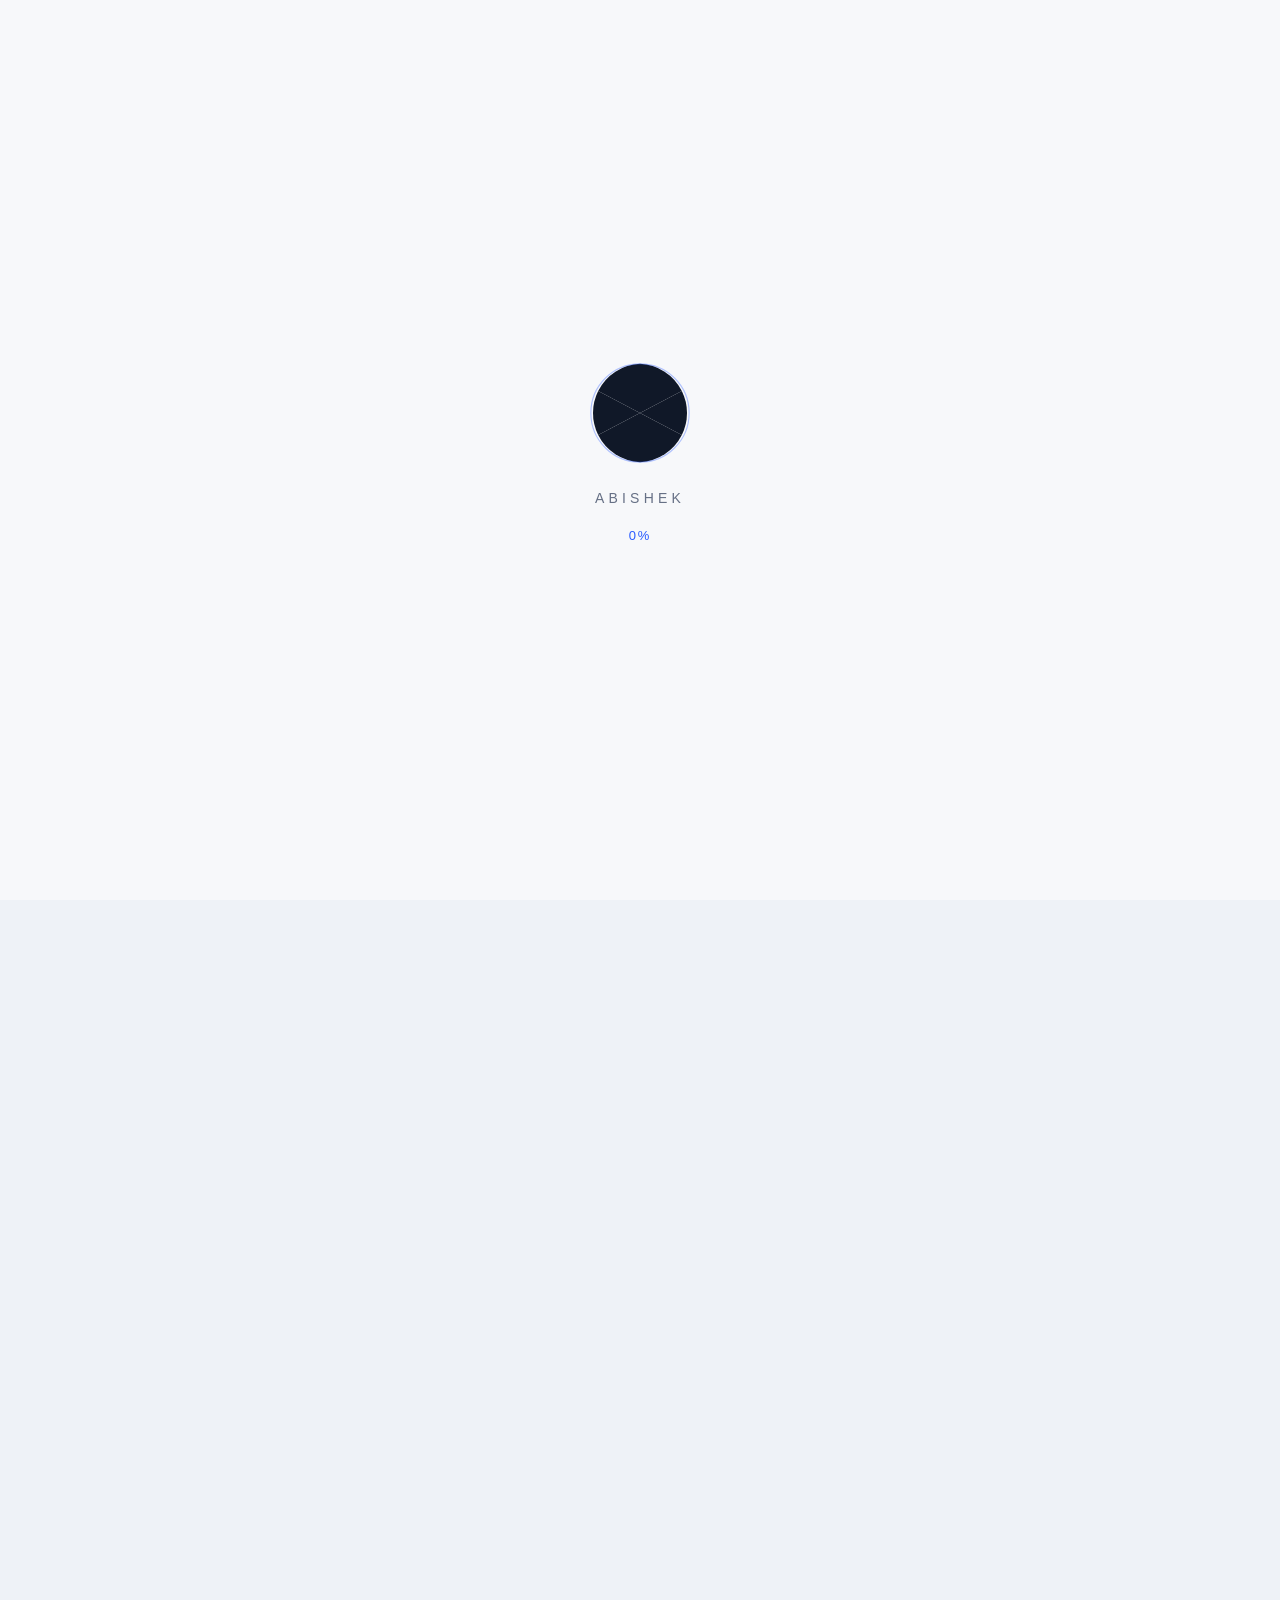
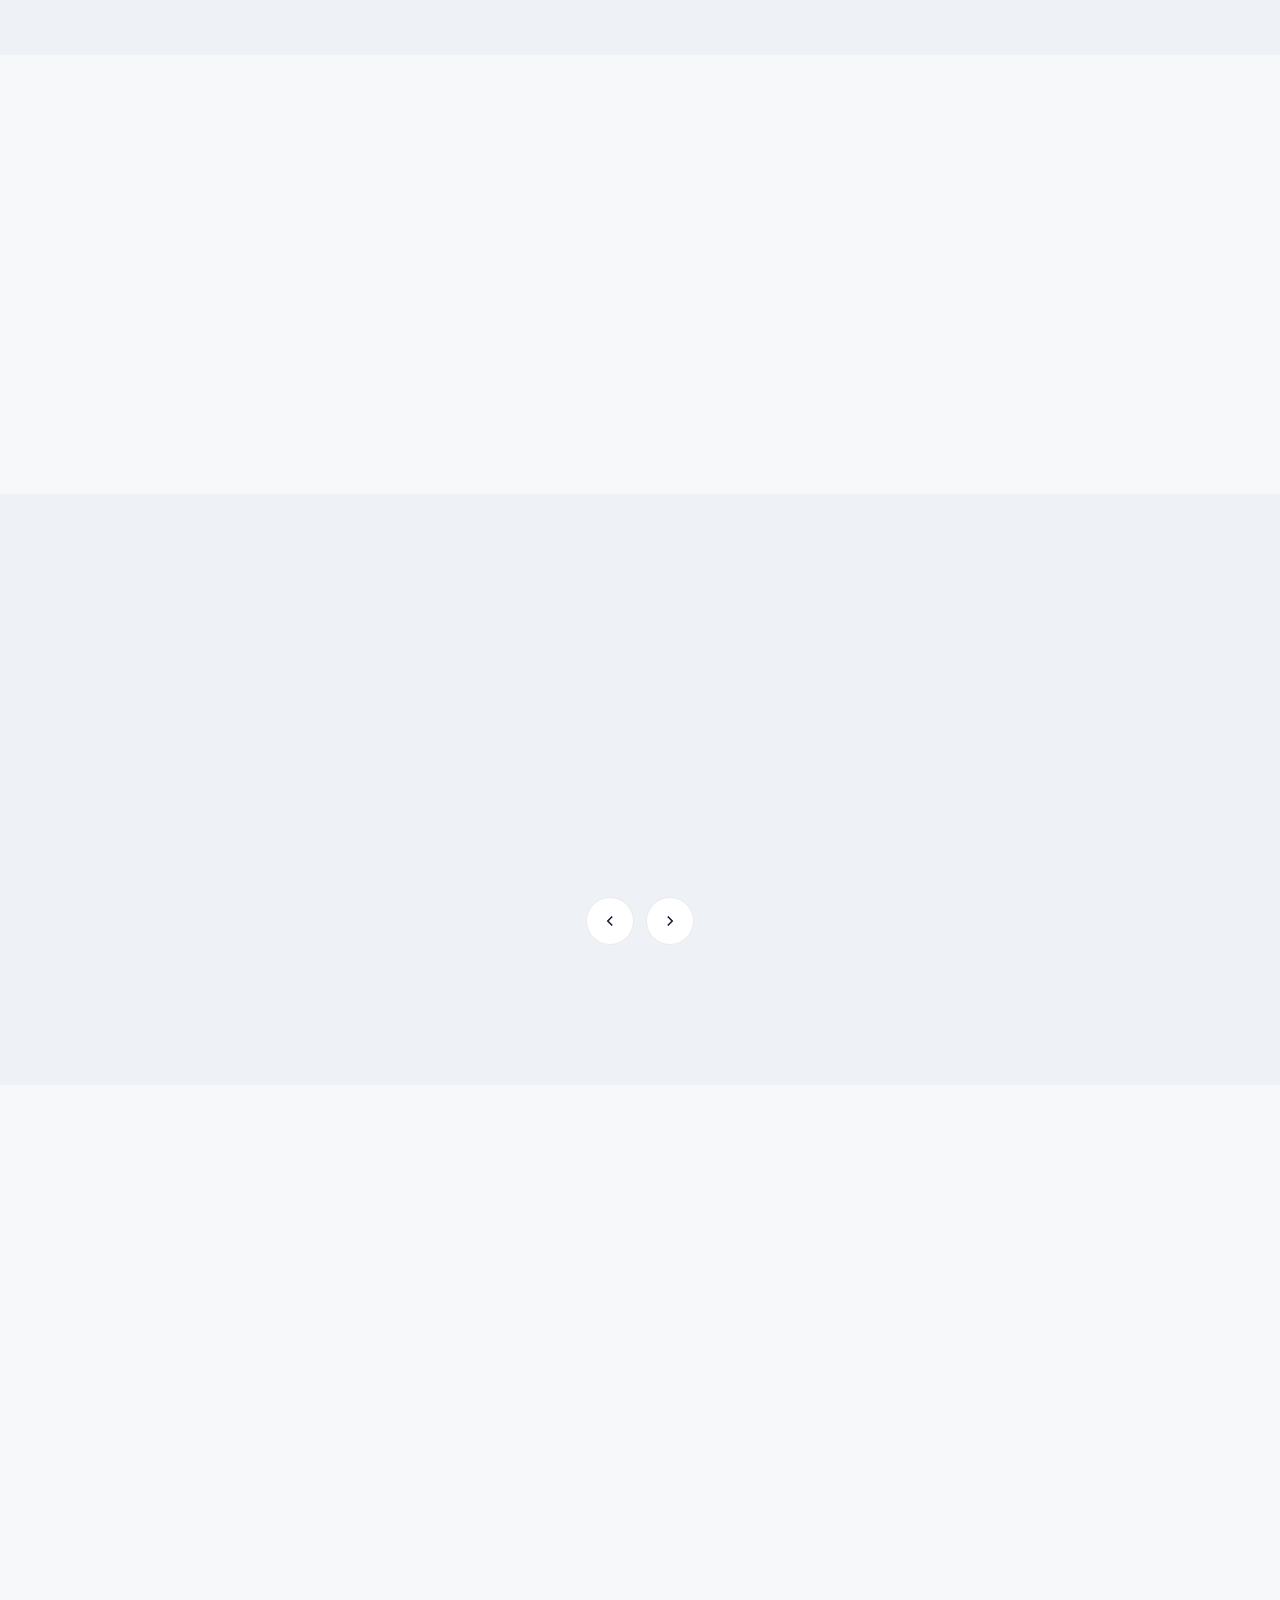
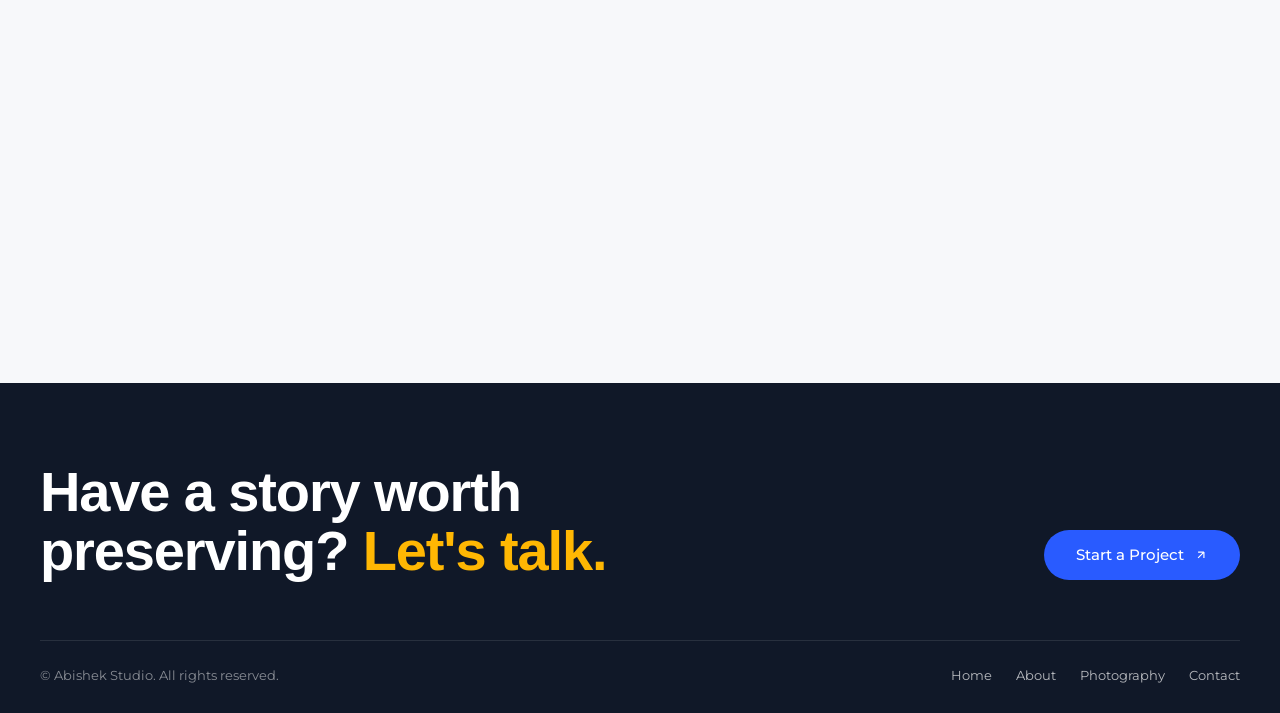
==== index.html @ bbdb17e8 "the first changes font, stdioto digital arts,remove skill" ====
<!DOCTYPE html>
<html lang="en">
<head>
<meta charset="UTF-8">
<meta name="viewport" content="width=device-width, initial-scale=1.0">
<title>ABISHEK — Photographer &amp; Graphic Designer</title>
<meta name="description" content="ABISHEK — Professional Photographer &amp; Graphic Designer. Photography is not just capturing moments, it is preserving emotions.">

<link rel="preconnect" href="https://fonts.googleapis.com">
<link rel="preconnect" href="https://fonts.gstatic.com" crossorigin>
<link href="https://fonts.googleapis.com/css2?family=Montserrat:wght@300;400;500;600;700;800&display=swap" rel="stylesheet">
<link href="https://api.fontshare.com/v2/css?f[]=clash-display@400,500,600,700&display=swap" rel="stylesheet">

<script src="https://cdnjs.cloudflare.com/ajax/libs/gsap/3.12.5/gsap.min.js"></script>
<script src="https://cdnjs.cloudflare.com/ajax/libs/gsap/3.12.5/ScrollTrigger.min.js"></script>
<script src="https://unpkg.com/lenis@1.1.13/dist/lenis.min.js"></script>

<style>
:root{
  --bg:#F7F8FA;
  --bg2:#EEF2F7;
  --accent:#295BFF;
  --accent-2:#FFB703;
  --text:#101828;
  --text-light:#667085;
  --border:rgba(0,0,0,.08);
  --white:#ffffff;
  --shadow-sm: 0 2px 12px rgba(16,24,40,.05);
  --shadow-md: 0 12px 40px rgba(16,24,40,.08);
  --shadow-lg: 0 24px 70px rgba(16,24,40,.14);
  --ease: cubic-bezier(.16,.84,.44,1);
  --f-head:'Clash Display', 'Inter', sans-serif;
  --f-body:'Montserrat', sans-serif;
}
*{margin:0;padding:0;box-sizing:border-box;}
html{background:var(--bg);}
html.lenis, html.lenis body{height:auto;}
.lenis.lenis-smooth{scroll-behavior:auto!important;}
body{
  font-family:var(--f-body);
  background:var(--bg);
  color:var(--text);
  overflow-x:hidden;
  cursor:none;
  -webkit-font-smoothing:antialiased;
}
@media (max-width:900px){ body{cursor:auto;} }
img{max-width:100%;display:block;}
a{color:inherit;text-decoration:none;}
button{font-family:inherit;cursor:pointer;border:none;background:none;color:inherit;}
::selection{background:var(--accent);color:#fff;}
.wrap{max-width:1320px;margin:0 auto;padding:0 40px;}
@media (max-width:640px){.wrap{padding:0 22px;}}

h1,h2,h3,h4{font-family:var(--f-head);font-weight:600;letter-spacing:-0.02em;line-height:1.05;}
.eyebrow{
  font-family:var(--f-body);
  font-size:12.5px;
  letter-spacing:.22em;
  text-transform:uppercase;
  color:var(--accent);
  font-weight:600;
  display:flex;align-items:center;gap:10px;
}
.eyebrow::before{content:'';width:26px;height:1px;background:var(--accent);display:inline-block;}
.section-tag{color:var(--text-light);font-size:16px;max-width:520px;line-height:1.6;}

/* ===== custom cursor ===== */
#cursor-dot,#cursor-ring{
  position:fixed;top:0;left:0;border-radius:50%;pointer-events:none;z-index:9999;
  transform:translate(-50%,-50%);
}
#cursor-dot{width:6px;height:6px;background:var(--accent);}
#cursor-ring{width:38px;height:38px;border:1px solid rgba(41,91,255,.45);transition:width .3s var(--ease),height .3s var(--ease),border-color .3s var(--ease),background .3s var(--ease);}
#cursor-ring.big{width:96px;height:96px;background:rgba(41,91,255,.06);border-color:rgba(41,91,255,.2);}
#cursor-ring.view::after{content:'View';font-size:11px;letter-spacing:.08em;text-transform:uppercase;color:var(--accent);font-weight:600;}
#cursor-ring.view{display:flex;align-items:center;justify-content:center;}
@media (max-width:900px){#cursor-dot,#cursor-ring{display:none;}}

/* ===== loader ===== */
#loader{
  position:fixed;inset:0;z-index:10000;background:var(--bg);
  display:flex;align-items:center;justify-content:center;flex-direction:column;gap:22px;
}
.shutter{position:relative;width:110px;height:110px;}
.shutter svg{width:100%;height:100%;}
.shutter-blade{transform-origin:75px 75px;transition:transform 1.1s var(--ease);}
#loader .loader-label{font-family:var(--f-head);font-size:14px;letter-spacing:.3em;text-transform:uppercase;color:var(--text-light);}
#loader .loader-pct{font-family:var(--f-head);font-size:13px;color:var(--accent);letter-spacing:.15em;}

/* ===== nav ===== */
header{position:fixed;top:0;left:0;right:0;z-index:900;padding:26px 0;transition:padding .4s var(--ease),background .4s var(--ease),box-shadow .4s var(--ease);}
header .navbar{
  max-width:1320px;margin:0 auto;padding:0 40px;
  display:flex;align-items:center;justify-content:space-between;
}
@media (max-width:640px){header .navbar{padding:0 22px;}}
header.scrolled{padding:14px 0;}
header.scrolled .nav-inner{
  background:rgba(247,248,250,.72);backdrop-filter:blur(18px) saturate(160%);-webkit-backdrop-filter:blur(18px) saturate(160%);
  box-shadow:var(--shadow-sm);border:1px solid var(--border);
}
.nav-inner{width:100%;display:flex;align-items:center;justify-content:space-between;padding:10px 10px 10px 24px;border-radius:100px;transition:all .4s var(--ease);}
.logo{font-family:var(--f-head);font-size:20px;font-weight:600;letter-spacing:.04em;}
.logo span{color:var(--accent);}
.nav-links{display:flex;gap:2px;list-style:none;align-items:center;}
.nav-links a{
  position:relative;padding:10px 18px;font-size:14px;font-weight:500;color:var(--text-light);border-radius:100px;transition:color .3s;
}
.nav-links a:hover,.nav-links a.active{color:var(--text);}
.nav-links a.active::after{
  content:'';position:absolute;left:18px;right:18px;bottom:5px;height:2px;background:var(--accent);border-radius:2px;
}
.nav-cta{
  background:var(--text);color:#fff;padding:11px 24px;border-radius:100px;font-size:14px;font-weight:500;display:flex;align-items:center;gap:8px;
}
.nav-cta:hover{background:var(--accent);}
.burger{display:none;width:44px;height:44px;border-radius:50%;background:var(--white);border:1px solid var(--border);align-items:center;justify-content:center;flex-direction:column;gap:5px;}
.burger span{width:18px;height:2px;background:var(--text);display:block;transition:.3s;}
@media (max-width:900px){
  .nav-links,.nav-cta{display:none;}
  .burger{display:flex;}
}
#mobile-menu{
  position:fixed;inset:0;z-index:950;background:var(--bg);display:flex;flex-direction:column;
  justify-content:center;padding:40px;transform:translateY(-100%);transition:transform .6s var(--ease);
}
#mobile-menu.open{transform:translateY(0);}
#mobile-menu a{font-family:var(--f-head);font-size:38px;padding:14px 0;border-bottom:1px solid var(--border);}
#mobile-menu .mm-close{position:absolute;top:30px;right:30px;width:44px;height:44px;border-radius:50%;border:1px solid var(--border);display:flex;align-items:center;justify-content:center;}

/* ===== hero ===== */
#hero{position:relative;min-height:100svh;display:flex;align-items:center;overflow:hidden;padding-top:120px;padding-bottom:60px;}
.hero-bg-lines{position:absolute;inset:0;opacity:.5;pointer-events:none;}
.hero-grid{
  display:grid;grid-template-columns:1.05fr .95fr;gap:40px;align-items:center;width:100%;position:relative;z-index:2;
}
@media (max-width:980px){.hero-grid{grid-template-columns:1fr;gap:70px;}}
.hero-eyebrow{margin-bottom:26px;}
.hero-title{font-size:clamp(46px,7vw,92px);overflow:hidden;}
.hero-title .line{display:block;overflow:hidden;}
.hero-title .line span{display:inline-block;transform:translateY(110%);}
.hero-role{
  font-family:var(--f-head);font-size:clamp(20px,2.4vw,28px);color:var(--accent);margin-top:6px;font-weight:500;
}
.hero-desc{max-width:460px;color:var(--text-light);font-size:17px;line-height:1.7;margin-top:26px;}
.hero-btns{display:flex;gap:16px;margin-top:40px;flex-wrap:wrap;}
.btn{
  position:relative;display:inline-flex;align-items:center;gap:10px;padding:16px 32px;border-radius:100px;font-size:14.5px;font-weight:500;
  overflow:hidden;isolation:isolate;
}
.btn-primary{background:var(--accent);color:#fff;}
.btn-primary::before{content:'';position:absolute;inset:0;background:#1b46e0;transform:translateY(101%);transition:transform .45s var(--ease);z-index:-1;}
.btn-primary:hover::before{transform:translateY(0);}
.btn-outline{border:1px solid var(--border);color:var(--text);background:var(--white);}
.btn-outline:hover{border-color:var(--accent);color:var(--accent);}
.magnetic{will-change:transform;}

.hero-visual{position:relative;height:560px;display:flex;align-items:center;justify-content:center;}
@media (max-width:980px){.hero-visual{height:420px;}}
.hero-portrait-ring{
  position:absolute;width:420px;height:420px;border-radius:50%;
  background:conic-gradient(from 90deg, var(--accent), var(--accent-2), #295BFF33, var(--accent));
  filter:blur(2px);opacity:.55;animation:spin 16s linear infinite;
}
@media (max-width:980px){.hero-portrait-ring{width:320px;height:320px;}}
@keyframes spin{to{transform:rotate(360deg);}}
.hero-portrait-frame{
  position:relative;width:380px;height:460px;border-radius:190px 190px 24px 24px;overflow:hidden;
  box-shadow:var(--shadow-lg);border:6px solid var(--white);
}
@media (max-width:980px){.hero-portrait-frame{width:290px;height:360px;border-radius:145px 145px 20px 20px;}}
.hero-portrait-frame img{width:100%;height:100%;object-fit:cover;transform:scale(1.12);}
.float-icon{
  position:absolute;background:var(--white);border-radius:50%;box-shadow:var(--shadow-md);display:flex;align-items:center;justify-content:center;color:var(--accent);
}
.float-icon svg{width:20px;height:20px;}
.fi-1{width:64px;height:64px;top:6%;left:-2%;}
.fi-2{width:52px;height:52px;bottom:14%;right:-4%;color:var(--accent-2);}
.fi-3{width:44px;height:44px;top:44%;right:6%;}
.hero-particle{position:absolute;border-radius:50%;background:var(--accent);opacity:.35;pointer-events:none;}
.hero-scroll{
  position:absolute;bottom:34px;left:50%;transform:translateX(-50%);display:flex;flex-direction:column;align-items:center;gap:10px;color:var(--text-light);font-size:11px;letter-spacing:.2em;text-transform:uppercase;z-index:3;
}
.hero-scroll .line{width:1px;height:38px;background:var(--border);position:relative;overflow:hidden;}
.hero-scroll .line::after{content:'';position:absolute;top:-100%;left:0;width:100%;height:100%;background:var(--accent);animation:scrollLine 2s ease-in-out infinite;}
@keyframes scrollLine{50%{top:100%;}100%{top:100%;}}

/* ===== section shell ===== */
section{position:relative;padding:140px 0;}
@media (max-width:768px){section{padding:90px 0;}}
.section-head{display:flex;justify-content:space-between;align-items:flex-end;gap:40px;margin-bottom:70px;}
@media (max-width:768px){.section-head{flex-direction:column;align-items:flex-start;gap:20px;margin-bottom:50px;}}
.section-title{font-size:clamp(34px,4.6vw,56px);margin-top:16px;}

/* ===== about ===== */
#about{background:var(--bg2);}
.about-grid{display:grid;grid-template-columns:.85fr 1.15fr;gap:80px;align-items:start;}
@media (max-width:980px){.about-grid{grid-template-columns:1fr;gap:60px;}}
.about-portrait{position:relative;}
.about-portrait-img{border-radius:24px;overflow:hidden;box-shadow:var(--shadow-lg);aspect-ratio:4/5;}
.about-portrait-img img{width:100%;height:100%;object-fit:cover;}
.about-badge{
  position:absolute;bottom:-28px;left:-28px;background:var(--white);border-radius:20px;box-shadow:var(--shadow-md);
  padding:20px 26px;display:flex;align-items:center;gap:14px;border:1px solid var(--border);
}
@media (max-width:640px){.about-badge{left:0;bottom:-20px;padding:16px 20px;}}
.badge-ring{width:52px;height:52px;position:relative;flex:none;}
.badge-ring svg{transform:rotate(-90deg);}
.badge-ring circle{fill:none;stroke-width:5;}
.badge-num{font-family:var(--f-head);font-size:22px;}
.badge-label{font-size:12px;color:var(--text-light);max-width:110px;line-height:1.3;}

.about-cards{display:flex;flex-direction:column;gap:14px;}
.a-card{
  background:var(--white);border:1px solid var(--border);border-radius:20px;padding:26px 28px;cursor:pointer;
  box-shadow:var(--shadow-sm);transition:box-shadow .35s var(--ease),border-color .35s;
}
.a-card:hover{box-shadow:var(--shadow-md);}
.a-card.open{border-color:rgba(41,91,255,.25);}
.a-card-top{display:flex;align-items:center;justify-content:space-between;gap:20px;}
.a-card-left{display:flex;align-items:center;gap:18px;}
.a-num{font-family:var(--f-head);font-size:13px;color:var(--accent);width:30px;}
.a-title{font-family:var(--f-head);font-size:19px;font-weight:500;}
.a-plus{width:34px;height:34px;border-radius:50%;border:1px solid var(--border);flex:none;display:flex;align-items:center;justify-content:center;transition:transform .4s var(--ease),background .3s;position:relative;}
.a-plus::before,.a-plus::after{content:'';position:absolute;background:var(--text);transition:transform .35s var(--ease);}
.a-plus::before{width:11px;height:1.4px;}
.a-plus::after{width:1.4px;height:11px;}
.a-card.open .a-plus{background:var(--accent);border-color:var(--accent);}
.a-card.open .a-plus::before,.a-card.open .a-plus::after{background:#fff;}
.a-card.open .a-plus::after{transform:rotate(90deg) scaleY(0);}
.a-body{max-height:0;overflow:hidden;transition:max-height .5s var(--ease);}
.a-body-in{padding-top:18px;color:var(--text-light);font-size:15px;line-height:1.75;}

.counters{display:grid;grid-template-columns:repeat(4,1fr);gap:20px;margin-top:64px;}
@media (max-width:640px){.counters{grid-template-columns:repeat(2,1fr);}}
.counter-item{text-align:left;}
.counter-num{font-family:var(--f-head);font-size:clamp(30px,4vw,44px);color:var(--text);display:flex;align-items:baseline;}
.counter-num span.suffix{color:var(--accent);font-size:.5em;margin-left:2px;}
.counter-label{font-size:13px;color:var(--text-light);margin-top:6px;}

/* ===== skills ===== */
.skills-grid{display:grid;grid-template-columns:repeat(4,1fr);gap:22px;}
@media (max-width:900px){.skills-grid{grid-template-columns:repeat(2,1fr);}}
@media (max-width:480px){.skills-grid{grid-template-columns:1fr;}}
.skill-card{
  background:var(--white);border:1px solid var(--border);border-radius:22px;padding:32px 26px;text-align:center;
  box-shadow:var(--shadow-sm);position:relative;overflow:hidden;transition:transform .4s var(--ease),box-shadow .4s var(--ease);
}
.skill-card:hover{transform:translateY(-6px);box-shadow:var(--shadow-md);}
.skill-ring{width:104px;height:104px;margin:0 auto 18px;position:relative;}
.skill-ring svg{transform:rotate(-90deg);width:100%;height:100%;}
.skill-ring circle{fill:none;stroke-width:6;}
.skill-ring .bg-c{stroke:var(--bg2);}
.skill-ring .fg-c{stroke:var(--accent);stroke-linecap:round;transition:stroke-dashoffset 1.4s var(--ease);}
.skill-pct{position:absolute;inset:0;display:flex;align-items:center;justify-content:center;font-family:var(--f-head);font-size:20px;}
.skill-name{font-family:var(--f-head);font-size:16px;font-weight:500;}
.skill-desc{
  font-size:12.5px;color:var(--text-light);max-height:0;overflow:hidden;transition:max-height .4s var(--ease),margin .4s var(--ease);line-height:1.5;
}
.skill-card:hover .skill-desc{max-height:60px;margin-top:10px;}

/* ===== portfolio ===== */
#portfolio{background:var(--bg2);}
.filter-bar{display:flex;gap:10px;flex-wrap:wrap;margin-bottom:52px;}
.filter-btn{
  padding:11px 22px;border-radius:100px;border:1px solid var(--border);font-size:13.5px;font-weight:500;color:var(--text-light);
  background:var(--white);transition:all .3s var(--ease);
}
.filter-btn:hover{color:var(--text);}
.filter-btn.active{background:var(--text);color:#fff;border-color:var(--text);}

.masonry{column-count:3;column-gap:20px;}
@media (max-width:980px){.masonry{column-count:2;}}
@media (max-width:600px){.masonry{column-count:1;}}
.g-card{
  break-inside:avoid;margin-bottom:20px;border-radius:20px;overflow:hidden;position:relative;background:var(--white);
  box-shadow:var(--shadow-sm);cursor:pointer;transition:box-shadow .4s var(--ease);
}
.g-card:hover{box-shadow:var(--shadow-lg);}
.g-card-img{overflow:hidden;position:relative;}
.g-card-img img{width:100%;display:block;transition:transform .7s var(--ease);}
.g-card:hover .g-card-img img{transform:scale(1.08);}
.g-overlay{
  position:absolute;inset:0;background:linear-gradient(to top,rgba(16,24,40,.78) 0%,rgba(16,24,40,.15) 45%,transparent 70%);
  opacity:0;transition:opacity .4s var(--ease);display:flex;flex-direction:column;justify-content:flex-end;padding:22px;color:#fff;
}
.g-card:hover .g-overlay{opacity:1;}
.g-cat{font-size:11px;text-transform:uppercase;letter-spacing:.15em;color:var(--accent-2);font-weight:600;}
.g-title{font-family:var(--f-head);font-size:19px;margin-top:6px;}
.g-loc{font-size:12.5px;opacity:.8;margin-top:4px;display:flex;align-items:center;gap:6px;}
.g-dots{
  position:absolute;top:14px;right:14px;width:36px;height:36px;border-radius:50%;background:rgba(255,255,255,.92);
  display:flex;align-items:center;justify-content:center;z-index:3;backdrop-filter:blur(6px);
}
.g-dots svg{width:16px;height:16px;color:var(--text);}
.g-menu{
  position:absolute;top:56px;right:14px;background:#fff;border-radius:14px;box-shadow:var(--shadow-lg);width:170px;
  padding:8px;z-index:5;opacity:0;transform:translateY(-8px);pointer-events:none;transition:.25s var(--ease);
}
.g-menu.open{opacity:1;transform:translateY(0);pointer-events:auto;}
.g-menu button{width:100%;text-align:left;padding:10px 12px;border-radius:8px;font-size:13.5px;display:flex;align-items:center;gap:10px;}
.g-menu button:hover{background:var(--bg2);}
.view-more-wrap{text-align:center;margin-top:50px;}

/* ===== modal ===== */
#modal-backdrop{
  position:fixed;inset:0;background:rgba(16,24,40,.55);backdrop-filter:blur(10px);z-index:2000;
  display:flex;align-items:center;justify-content:center;padding:30px;opacity:0;pointer-events:none;transition:opacity .4s var(--ease);
}
#modal-backdrop.open{opacity:1;pointer-events:auto;}
#modal{
  background:var(--white);max-width:1000px;width:100%;max-height:88vh;overflow-y:auto;border-radius:28px;
  display:grid;grid-template-columns:1.1fr .9fr;transform:scale(.94) translateY(20px);opacity:0;transition:all .45s var(--ease);
}
#modal-backdrop.open #modal{transform:scale(1) translateY(0);opacity:1;}
@media (max-width:800px){#modal{grid-template-columns:1fr;}}
.modal-img{background:var(--bg2);}
.modal-img img{width:100%;height:100%;object-fit:cover;max-height:88vh;}
.modal-info{padding:40px;}
.modal-close{
  position:absolute;top:20px;right:20px;width:42px;height:42px;border-radius:50%;background:#fff;box-shadow:var(--shadow-md);
  display:flex;align-items:center;justify-content:center;z-index:10;
}
.modal-cat{color:var(--accent);font-size:12px;letter-spacing:.15em;text-transform:uppercase;font-weight:600;}
.modal-title{font-size:30px;margin-top:10px;}
.modal-desc{color:var(--text-light);font-size:14.5px;line-height:1.7;margin-top:16px;}
.modal-story{background:var(--bg2);border-radius:16px;padding:18px 20px;margin-top:22px;font-size:14px;line-height:1.7;color:var(--text);}
.modal-story b{color:var(--accent);display:block;font-size:11px;letter-spacing:.12em;text-transform:uppercase;margin-bottom:8px;}
.modal-specs{display:grid;grid-template-columns:1fr 1fr;gap:16px;margin-top:26px;padding-top:26px;border-top:1px solid var(--border);}
.spec-item{}
.spec-label{font-size:11px;text-transform:uppercase;letter-spacing:.1em;color:var(--text-light);}
.spec-val{font-size:14.5px;margin-top:4px;font-weight:500;}
.modal-tags{display:flex;gap:8px;flex-wrap:wrap;margin-top:22px;}
.tag{background:var(--bg2);padding:7px 14px;border-radius:100px;font-size:12px;color:var(--text-light);}

/* ===== projects ===== */
.projects-grid{display:grid;grid-template-columns:repeat(3,1fr);gap:24px;}
@media (max-width:980px){.projects-grid{grid-template-columns:1fr;}}
.p-card{
  background:var(--white);border-radius:24px;overflow:hidden;box-shadow:var(--shadow-sm);border:1px solid var(--border);
  transition:box-shadow .4s var(--ease),transform .4s var(--ease);
}
.p-card:hover{box-shadow:var(--shadow-lg);transform:translateY(-6px);}
.p-cover{aspect-ratio:16/11;overflow:hidden;}
.p-cover img{width:100%;height:100%;object-fit:cover;transition:transform .6s var(--ease);}
.p-card:hover .p-cover img{transform:scale(1.06);}
.p-body{padding:26px;}
.p-role{font-size:12px;color:var(--accent);letter-spacing:.1em;text-transform:uppercase;font-weight:600;}
.p-title{font-size:21px;margin-top:8px;}
.p-desc{font-size:14px;color:var(--text-light);margin-top:10px;line-height:1.6;}
.p-meta{display:flex;gap:18px;margin-top:18px;padding-top:18px;border-top:1px solid var(--border);font-size:12px;color:var(--text-light);}
.p-link{display:inline-flex;align-items:center;gap:8px;margin-top:18px;font-size:13.5px;font-weight:600;color:var(--text);}
.p-link svg{width:14px;height:14px;transition:transform .3s var(--ease);}
.p-card:hover .p-link svg{transform:translate(4px,-4px);}

/* ===== testimonials ===== */
#testimonials{background:var(--bg2);overflow:hidden;}
.t-track-wrap{position:relative;}
.t-track{display:flex;gap:24px;transition:transform .6s var(--ease);}
.t-card{
  min-width:calc(33.333% - 16px);background:rgba(255,255,255,.6);backdrop-filter:blur(14px);border:1px solid rgba(255,255,255,.7);
  border-radius:24px;padding:34px;box-shadow:var(--shadow-sm);
}
@media (max-width:980px){.t-card{min-width:calc(50% - 12px);}}
@media (max-width:640px){.t-card{min-width:100%;}}
.t-stars{display:flex;gap:3px;color:var(--accent-2);margin-bottom:18px;}
.t-stars svg{width:16px;height:16px;}
.t-quote{font-size:15.5px;line-height:1.75;color:var(--text);}
.t-person{display:flex;align-items:center;gap:14px;margin-top:26px;}
.t-avatar{width:48px;height:48px;border-radius:50%;overflow:hidden;flex:none;}
.t-avatar img{width:100%;height:100%;object-fit:cover;}
.t-name{font-family:var(--f-head);font-size:15px;font-weight:500;}
.t-role{font-size:12.5px;color:var(--text-light);}
.t-controls{display:flex;gap:12px;margin-top:44px;justify-content:center;}
.t-arrow{width:48px;height:48px;border-radius:50%;border:1px solid var(--border);display:flex;align-items:center;justify-content:center;background:var(--white);transition:.3s;}
.t-arrow:hover{background:var(--accent);color:#fff;border-color:var(--accent);}
.t-arrow svg{width:18px;height:18px;}

/* ===== contact ===== */
.contact-grid{display:grid;grid-template-columns:1fr 1fr;gap:70px;}
@media (max-width:980px){.contact-grid{grid-template-columns:1fr;gap:50px;}}
.contact-info-list{display:flex;flex-direction:column;gap:18px;margin-top:36px;}
.ci-item{display:flex;align-items:center;gap:18px;padding:18px;background:var(--white);border:1px solid var(--border);border-radius:18px;transition:.3s;}
.ci-item:hover{border-color:var(--accent);transform:translateX(6px);}
.ci-icon{width:46px;height:46px;border-radius:50%;background:var(--bg2);display:flex;align-items:center;justify-content:center;color:var(--accent);flex:none;}
.ci-icon svg{width:19px;height:19px;}
.ci-label{font-size:11.5px;color:var(--text-light);text-transform:uppercase;letter-spacing:.08em;}
.ci-val{font-size:15px;font-weight:500;margin-top:2px;}
.social-row{display:flex;gap:12px;margin-top:28px;}
.social-btn{width:46px;height:46px;border-radius:50%;border:1px solid var(--border);display:flex;align-items:center;justify-content:center;background:var(--white);transition:.3s;}
.social-btn:hover{background:var(--text);color:#fff;border-color:var(--text);}
.social-btn svg{width:17px;height:17px;}

.contact-form{background:var(--white);border-radius:28px;padding:40px;border:1px solid var(--border);box-shadow:var(--shadow-sm);}
.f-row{display:grid;grid-template-columns:1fr 1fr;gap:16px;}
@media (max-width:480px){.f-row{grid-template-columns:1fr;}}
.f-group{margin-bottom:20px;}
.f-group label{font-size:12px;color:var(--text-light);text-transform:uppercase;letter-spacing:.08em;margin-bottom:8px;display:block;}
.f-group input,.f-group textarea,.f-group select{
  width:100%;padding:14px 16px;border-radius:12px;border:1px solid var(--border);background:var(--bg);font-family:inherit;font-size:14.5px;
  transition:border-color .3s;
}
.f-group input:focus,.f-group textarea:focus,.f-group select:focus{outline:none;border-color:var(--accent);}
.send-btn{width:100%;justify-content:center;margin-top:6px;}
.send-btn .icon-send{width:16px;height:16px;transition:transform .3s var(--ease);}
.send-btn:hover .icon-send{transform:translate(4px,-4px);}
.form-success{display:none;text-align:center;padding:30px 0;}
.form-success.show{display:block;}
.form-success svg{width:56px;height:56px;color:var(--accent);margin:0 auto 16px;}

/* ===== footer ===== */
footer{background:var(--text);color:#fff;padding:80px 0 30px;}
.footer-top{display:flex;justify-content:space-between;align-items:flex-end;flex-wrap:wrap;gap:30px;padding-bottom:60px;border-bottom:1px solid rgba(255,255,255,.1);}
.footer-cta-title{font-size:clamp(30px,4.6vw,56px);max-width:640px;}
.footer-cta-title span{color:var(--accent-2);}
.footer-bottom{display:flex;justify-content:space-between;align-items:center;padding-top:26px;flex-wrap:wrap;gap:16px;color:rgba(255,255,255,.5);font-size:13px;}
.footer-bottom a{color:rgba(255,255,255,.7);}
.footer-links{display:flex;gap:24px;}

/* ===== reveal helper ===== */
.reveal{opacity:0;transform:translateY(36px);}

@media (prefers-reduced-motion: reduce){
  *{animation:none!important;transition:none!important;}
}
</style>
</head>
<body>

<div id="cursor-dot"></div>
<div id="cursor-ring"></div>

<div id="loader">
  <div class="shutter">
    <svg viewBox="0 0 150 150">
      <g id="blades" fill="#101828">
        <path class="shutter-blade" d="M75 75 L75 8 A67 67 0 0 1 132 45 Z"/>
        <path class="shutter-blade" d="M75 75 L132 45 A67 67 0 0 1 132 105 Z"/>
        <path class="shutter-blade" d="M75 75 L132 105 A67 67 0 0 1 75 142 Z"/>
        <path class="shutter-blade" d="M75 75 L75 142 A67 67 0 0 1 18 105 Z"/>
        <path class="shutter-blade" d="M75 75 L18 105 A67 67 0 0 1 18 45 Z"/>
        <path class="shutter-blade" d="M75 75 L18 45 A67 67 0 0 1 75 8 Z"/>
      </g>
      <circle cx="75" cy="75" r="67" fill="none" stroke="#295BFF" stroke-width="1.5" opacity=".35"/>
    </svg>
  </div>
  <div class="loader-label">ABISHEK</div>
  <div class="loader-pct" id="loader-pct">0%</div>
</div>

<header id="site-header">
  <div class="navbar">
    <div class="nav-inner">
      <a href="#hero" class="logo">ABI<span>SHEK</span></a>
      <ul class="nav-links">
        <li><a href="#hero" class="nav-link active" data-target="hero">Home</a></li>
        <li><a href="#about" class="nav-link" data-target="about">About</a></li>
        <li><a href="#portfolio" class="nav-link" data-target="portfolio">Photography</a></li>
        <li><a href="#projects" class="nav-link" data-target="projects">Projects</a></li>
        <li><a href="#testimonials" class="nav-link" data-target="testimonials">Testimonials</a></li>
        <li><a href="#contact" class="nav-link" data-target="contact">Contact</a></li>
      </ul>
      <a href="#contact" class="nav-cta magnetic">Hire Me
        <svg width="14" height="14" viewBox="0 0 24 24" fill="none" stroke="currentColor" stroke-width="2"><path d="M7 17L17 7M17 7H7M17 7V17"/></svg>
      </a>
      <button class="burger" id="burger-btn"><span></span><span></span><span></span></button>
    </div>
  </div>
</header>

<div id="mobile-menu">
  <button class="mm-close" id="mm-close"><svg width="18" height="18" viewBox="0 0 24 24" fill="none" stroke="#101828" stroke-width="2"><path d="M6 6l12 12M18 6L6 18"/></svg></button>
  <a href="#hero" class="mm-link">Home</a>
  <a href="#about" class="mm-link">About</a>
  <a href="#portfolio" class="mm-link">Photography</a>
  <a href="#projects" class="mm-link">Projects</a>
  <a href="#testimonials" class="mm-link">Testimonials</a>
  <a href="#contact" class="mm-link">Contact</a>
</div>

<!-- ===================== HERO ===================== -->
<section id="hero">
  <svg class="hero-bg-lines" viewBox="0 0 1400 900" preserveAspectRatio="xMidYMid slice">
    <circle cx="1150" cy="200" r="180" fill="none" stroke="#101828" stroke-width="1" opacity=".05"/>
    <circle cx="1150" cy="200" r="130" fill="none" stroke="#101828" stroke-width="1" opacity=".06"/>
    <circle cx="150" cy="760" r="220" fill="none" stroke="#295BFF" stroke-width="1" opacity=".06"/>
    <path d="M1230 120 L1230 280 M1080 200 L1220 200" stroke="#101828" stroke-width="1" opacity=".08"/>
    <rect x="1180" y="150" width="100" height="100" rx="14" fill="none" stroke="#101828" stroke-width="1" opacity=".06"/>
  </svg>
  <div class="wrap hero-grid">
    <div>
      <div class="hero-eyebrow">Photography &amp;  Digital Arts</div>
      <h1 class="hero-title">
        <span class="line"><span>ABISHEK</span></span>
      </h1>
      <div class="hero-role">Professional Photographer &amp; Graphic Designer</div>
      <p class="hero-desc">Photography is not just capturing moments. It is preserving emotions — every frame designed with intention, every story told with light.</p>
      <div class="hero-btns">
        <a href="#portfolio" class="btn btn-primary magnetic">View Portfolio
          <svg width="14" height="14" viewBox="0 0 24 24" fill="none" stroke="currentColor" stroke-width="2"><path d="M7 17L17 7M17 7H7M17 7V17"/></svg>
        </a>
        <a href="#contact" class="btn btn-outline magnetic">Hire Me</a>
      </div>
    </div>
    <div class="hero-visual" id="hero-visual">
      <div class="hero-portrait-ring"></div>
      <div class="hero-portrait-frame" id="hero-portrait">
        <img src="https://images.unsplash.com/photo-1519085360753-af0119f7cbe7?w=700&q=80&auto=format&fit=crop" alt="Abishek, photographer portrait" onerror="this.onerror=null;this.src='https://picsum.photos/seed/abishek-hero/700/860';">
      </div>
      <div class="float-icon fi-1"><svg viewBox="0 0 24 24" fill="none" stroke="currentColor" stroke-width="1.8"><rect x="3" y="7" width="18" height="13" rx="2"/><circle cx="12" cy="13.5" r="3.5"/><path d="M8 7l1.4-2.5h5.2L16 7"/></svg></div>
      <div class="float-icon fi-2"><svg viewBox="0 0 24 24" fill="none" stroke="currentColor" stroke-width="1.8"><circle cx="12" cy="12" r="8"/><circle cx="12" cy="12" r="3"/></svg></div>
      <div class="float-icon fi-3"><svg viewBox="0 0 24 24" fill="none" stroke="currentColor" stroke-width="1.8"><path d="M4 15l4-4 3 3 5-6 4 5"/></svg></div>
    </div>
  </div>
  <div class="hero-scroll"><span>Scroll</span><span class="line"></span></div>
</section>

<!-- ===================== ABOUT ===================== -->
<section id="about">
  <div class="wrap">
    <div class="about-grid">
      <div class="about-portrait reveal">
        <div class="about-portrait-img">
          <img src="https://images.unsplash.com/photo-1500648767791-00dcc994a43e?w=800&q=80&auto=format&fit=crop" alt="Abishek at work" onerror="this.onerror=null;this.src='https://picsum.photos/seed/abishek-about/800/1000';">
        </div>
        <div class="about-badge">
          <div class="badge-ring">
            <svg viewBox="0 0 60 60"><circle cx="30" cy="30" r="26" stroke="#EEF2F7"/><circle cx="30" cy="30" r="26" stroke="#295BFF" stroke-dasharray="163" stroke-dashoffset="20" stroke-linecap="round"/></svg>
          </div>
          <div>
            <div class="badge-num">8+ yrs</div>
            <div class="badge-label">Behind the lens, crafting visual stories</div>
          </div>
        </div>
      </div>

      <div>
        <div class="eyebrow reveal">About Abishek</div>
        <h2 class="section-title reveal" style="margin-bottom:26px;">Where craft meets<br>quiet obsession.</h2>
        <p class="section-tag reveal" style="max-width:100%;margin-bottom:40px;">Eight years spent chasing light — as a photographer and a graphic designer — has taught me one thing: the best work never feels designed. It feels inevitable. Click a card to read more.</p>

        <div class="about-cards reveal">
          <div class="a-card" data-open="true">
            <div class="a-card-top"><div class="a-card-left"><span class="a-num">01</span><span class="a-title">Who I Am</span></div><div class="a-plus"></div></div>
            <div class="a-body"><div class="a-body-in">A visual storyteller based between studio and street — equally at home behind a medium-format camera or inside a design file, building brand identities that photograph as well as they print.</div></div>
          </div>
          <div class="a-card">
            <div class="a-card-top"><div class="a-card-left"><span class="a-num">02</span><span class="a-title">Experience</span></div><div class="a-plus"></div></div>
            <div class="a-body"><div class="a-body-in">8+ years shooting weddings, editorial, and brand campaigns across three countries, alongside 6 years designing identity systems and packaging for boutique and enterprise clients alike.</div></div>
          </div>
          <div class="a-card">
            <div class="a-card-top"><div class="a-card-left"><span class="a-num">03</span><span class="a-title">Creative Philosophy</span></div><div class="a-plus"></div></div>
            <div class="a-body"><div class="a-body-in">Restraint is a design decision. I chase the one true frame and the one right typeface rather than a hundred good-enough options — precision over volume, always.</div></div>
          </div>
          <div class="a-card">
            <div class="a-card-top"><div class="a-card-left"><span class="a-num">04</span><span class="a-title">Education</span></div><div class="a-plus"></div></div>
            <div class="a-body"><div class="a-body-in">BFA in Visual Communication, National Institute of Design — followed by an independent apprenticeship under two documentary photographers across Southeast Asia.</div></div>
          </div>
          <div class="a-card">
            <div class="a-card-top"><div class="a-card-left"><span class="a-num">05</span><span class="a-title">Achievements</span></div><div class="a-plus"></div></div>
            <div class="a-body"><div class="a-body-in">Featured in International Photography Awards 2023, two Awwwards-recognised brand launches, and 40+ published editorial covers.</div></div>
          </div>
        </div>

        <div class="counters reveal">
          <div class="counter-item"><div class="counter-num" data-count="240"><span class="n">0</span><span class="suffix">+</span></div><div class="counter-label">Projects Completed</div></div>
          <div class="counter-item"><div class="counter-num" data-count="180"><span class="n">0</span><span class="suffix">+</span></div><div class="counter-label">Happy Clients</div></div>
          <div class="counter-item"><div class="counter-num" data-count="8"><span class="n">0</span><span class="suffix">yr</span></div><div class="counter-label">Years Experience</div></div>
          <div class="counter-item"><div class="counter-num" data-count="52"><span class="n">0</span><span class="suffix">k+</span></div><div class="counter-label">Photos Taken</div></div>
        </div>
      </div>
    </div>
  </div>
</section>

<!-- ===================== SKILLS ===================== -->
<section id="skills">
  <div class="wrap">
    <div class="section-head">
      <div>
        <div class="eyebrow reveal">Craft &amp; Tools</div>
        <h2 class="section-title reveal">Skills that hold<br>the frame together.</h2>
      </div>
      <p class="section-tag reveal">Hover any card for a short note on how each skill shows up in the work.</p>
    </div>
    <div class="skills-grid" id="skills-grid"></div>
  </div>
</section>

<!-- ===================== PORTFOLIO ===================== -->
<section id="portfolio">
  <div class="wrap">
    <div class="section-head">
      <div>
        <div class="eyebrow reveal">Selected Work</div>
        <h2 class="section-title reveal">Photography &amp;<br>Graphic Design.</h2>
      </div>
      <p class="section-tag reveal">A collection of frames and layouts — filter by category, click to see the full story behind each piece.</p>
    </div>
    <div class="filter-bar reveal" id="filter-bar"></div>
    <div class="masonry" id="gallery"></div>
    <div class="view-more-wrap reveal">
      <button class="btn btn-outline magnetic" id="load-more-btn">Load More Work</button>
    </div>
  </div>
</section>

<!-- ===================== PROJECTS ===================== -->
<section id="projects">
  <div class="wrap">
    <div class="section-head">
      <div>
        <div class="eyebrow reveal">Case Studies</div>
        <h2 class="section-title reveal">Selected Projects.</h2>
      </div>
      <p class="section-tag reveal">Full campaigns — from brief to final delivery — with role, tools, and results.</p>
    </div>
    <div class="projects-grid" id="projects-grid"></div>
  </div>
</section>

<!-- ===================== TESTIMONIALS ===================== -->
<section id="testimonials">
  <div class="wrap">
    <div class="section-head">
      <div>
        <div class="eyebrow reveal">Kind Words</div>
        <h2 class="section-title reveal">Trusted by people<br>who value craft.</h2>
      </div>
    </div>
    <div class="t-track-wrap reveal">
      <div class="t-track" id="t-track"></div>
    </div>
    <div class="t-controls">
      <button class="t-arrow" id="t-prev"><svg viewBox="0 0 24 24" fill="none" stroke="currentColor" stroke-width="2"><path d="M15 18l-6-6 6-6"/></svg></button>
      <button class="t-arrow" id="t-next"><svg viewBox="0 0 24 24" fill="none" stroke="currentColor" stroke-width="2"><path d="M9 18l6-6-6-6"/></svg></button>
    </div>
  </div>
</section>

<!-- ===================== CONTACT ===================== -->
<section id="contact">
  <div class="wrap">
    <div class="contact-grid">
      <div>
        <div class="eyebrow reveal">Get In Touch</div>
        <h2 class="section-title reveal">Let's create<br>something timeless.</h2>
        <p class="section-tag reveal" style="margin-top:20px;">Available for weddings, editorial shoots, brand identity and packaging work worldwide.</p>
        <div class="contact-info-list reveal">
          <div class="ci-item"><div class="ci-icon"><svg viewBox="0 0 24 24" fill="none" stroke="currentColor" stroke-width="1.8"><path d="M22 16.92v3a2 2 0 01-2.18 2 19.8 19.8 0 01-8.63-3.07 19.5 19.5 0 01-6-6 19.8 19.8 0 01-3.07-8.67A2 2 0 014.11 2h3a2 2 0 012 1.72c.127.96.361 1.903.7 2.81a2 2 0 01-.45 2.11L8.09 9.91a16 16 0 006 6l1.27-1.27a2 2 0 012.11-.45c.907.339 1.85.573 2.81.7A2 2 0 0122 16.92z"/></svg></div><div><div class="ci-label">Phone</div><div class="ci-val">+1 (415) 555-0182</div></div></div>
          <div class="ci-item"><div class="ci-icon"><svg viewBox="0 0 24 24" fill="none" stroke="currentColor" stroke-width="1.8"><rect x="2" y="4" width="20" height="16" rx="2"/><path d="M22 6l-10 7L2 6"/></svg></div><div><div class="ci-label">Email</div><div class="ci-val">hello@abishek.studio</div></div></div>
          <div class="ci-item"><div class="ci-icon"><svg viewBox="0 0 24 24" fill="none" stroke="currentColor" stroke-width="1.8"><path d="M21 10c0 6-9 12-9 12S3 16 3 10a9 9 0 0118 0z"/><circle cx="12" cy="10" r="3"/></svg></div><div><div class="ci-label">Studio</div><div class="ci-val">1204 Market St, San Francisco, CA</div></div></div>
        </div>
        <div class="social-row reveal">
          <a href="#" class="social-btn magnetic" aria-label="Instagram"><svg viewBox="0 0 24 24" fill="none" stroke="currentColor" stroke-width="1.8"><rect x="2" y="2" width="20" height="20" rx="5"/><circle cx="12" cy="12" r="4"/><circle cx="17.5" cy="6.5" r="1"/></svg></a>
          <a href="#" class="social-btn magnetic" aria-label="Behance"><svg viewBox="0 0 24 24" fill="none" stroke="currentColor" stroke-width="1.8"><path d="M2 7h7M2 12h5.5a3 3 0 010 6H2V7h6a2.5 2.5 0 010 5H2M16 15.5c1 1.2 4 1.2 5-.2M14 13h8a4 4 0 00-4-4c-2.5 0-4 2-4 4.5S15.5 18 18 18"/></svg></a>
          <a href="#" class="social-btn magnetic" aria-label="LinkedIn"><svg viewBox="0 0 24 24" fill="none" stroke="currentColor" stroke-width="1.8"><path d="M16 8a6 6 0 016 6v7h-4v-7a2 2 0 00-4 0v7h-4V8h4v1.5A5.98 5.98 0 0116 8z"/><rect x="2" y="9" width="4" height="12"/><circle cx="4" cy="4" r="2"/></svg></a>
        </div>
      </div>

      <div class="contact-form reveal">
        <form id="contact-form">
          <div class="f-row">
            <div class="f-group"><label>Name</label><input type="text" placeholder="Your name" required></div>
            <div class="f-group"><label>Email</label><input type="email" placeholder="you@email.com" required></div>
          </div>
          <div class="f-group"><label>Project Type</label>
            <select><option>Wedding Photography</option><option>Editorial / Portrait</option><option>Graphic Design / Branding</option><option>Other</option></select>
          </div>
          <div class="f-group"><label>Message</label><textarea rows="4" placeholder="Tell me about your project..." required></textarea></div>
          <button type="submit" class="btn btn-primary send-btn magnetic">Send Message
            <svg class="icon-send" viewBox="0 0 24 24" fill="none" stroke="currentColor" stroke-width="2"><path d="M7 17L17 7M17 7H7M17 7V17"/></svg>
          </button>
        </form>
        <div class="form-success" id="form-success">
          <svg viewBox="0 0 24 24" fill="none" stroke="currentColor" stroke-width="1.6"><circle cx="12" cy="12" r="10"/><path d="M8 12l3 3 5-6"/></svg>
          <h3 style="font-size:20px;">Message sent</h3>
          <p style="color:var(--text-light);font-size:14px;margin-top:8px;">Thanks for reaching out — Abishek typically replies within 24 hours.</p>
        </div>
      </div>
    </div>
  </div>
</section>

<footer>
  <div class="wrap">
    <div class="footer-top">
      <h3 class="footer-cta-title">Have a story worth<br>preserving? <span>Let's talk.</span></h3>
      <a href="#contact" class="btn btn-primary magnetic">Start a Project
        <svg width="14" height="14" viewBox="0 0 24 24" fill="none" stroke="currentColor" stroke-width="2"><path d="M7 17L17 7M17 7H7M17 7V17"/></svg>
      </a>
    </div>
    <div class="footer-bottom">
      <div>© <span id="year"></span> Abishek Studio. All rights reserved.</div>
      <div class="footer-links"><a href="#hero">Home</a><a href="#about">About</a><a href="#portfolio">Photography</a><a href="#contact">Contact</a></div>
    </div>
  </div>
</footer>

<!-- ===================== MODAL ===================== -->
<div id="modal-backdrop">
  <div id="modal">
    <button class="modal-close" id="modal-close"><svg width="16" height="16" viewBox="0 0 24 24" fill="none" stroke="#101828" stroke-width="2"><path d="M6 6l12 12M18 6L6 18"/></svg></button>
    <div class="modal-img"><img id="modal-img" src="" alt=""></div>
    <div class="modal-info">
      <div class="modal-cat" id="modal-cat"></div>
      <h3 class="modal-title" id="modal-title"></h3>
      <p class="modal-desc" id="modal-desc"></p>
      <div class="modal-story"><b>Story Behind The Photo</b><span id="modal-story"></span></div>
      <div class="modal-specs" id="modal-specs"></div>
      <div class="modal-tags" id="modal-tags"></div>
    </div>
  </div>
</div>

<script>
gsap.registerPlugin(ScrollTrigger);

/* ============ DATA ============ */
const galleryData = [
  {cat:'wedding',title:'Golden Hour Vows',loc:'Napa Valley, CA',date:'Jun 2024',desc:'An intimate vineyard ceremony captured as the light turned amber over the hills.',story:'The couple asked for one thing only: no posed shots during the vows. Every frame here was earned by staying invisible for forty minutes.',img:'photo-1519741497674-611481863552',h:520,camera:'Sony A7R V',lens:'85mm f/1.4 GM',iso:'200',aperture:'f/1.8',shutter:'1/400s',client:'Priya & Dev',tags:['wedding','golden hour','documentary']},
  {cat:'nature',title:'Ridge Line',loc:'Dolomites, Italy',date:'Sep 2023',desc:'First light breaking over a jagged alpine ridge after a two-hour pre-dawn hike.',story:'Shot at -4°C with fogged-up lenses twice. The third attempt, the clouds finally parted for ninety seconds.',img:'photo-1470071459604-3b5ec3a7fe05',h:640,camera:'Nikon Z9',lens:'14-24mm f/2.8',iso:'100',aperture:'f/11',shutter:'1/60s',client:'Personal Work',tags:['landscape','mountains','sunrise']},
  {cat:'street',title:'Rain on Fifth',loc:'New York, NY',date:'Nov 2023',desc:'A lone commuter cuts through the reflections of a rain-soaked avenue at dusk.',story:'No tripod, no plan — just forty-five minutes of walking until the reflections and the figure lined up.',img:'photo-1519608487953-e999c86e7455',h:480,camera:'Fujifilm X-T5',lens:'35mm f/1.4',iso:'1600',aperture:'f/2',shutter:'1/125s',client:'Personal Work',tags:['street','night','reflection']},
  {cat:'food',title:'Char & Citrus',loc:'Studio, Los Angeles',date:'Feb 2024',desc:'Editorial food photography for a Mediterranean restaurant\'s spring menu launch.',story:'Three lighting setups tested before landing on a single hard side light to keep the char texture honest.',img:'photo-1476224203421-9ac39bcb3327',h:560,camera:'Canon R5',lens:'100mm f/2.8 Macro',iso:'100',aperture:'f/5.6',shutter:'1/160s',client:'Ember & Salt Kitchen',tags:['food','editorial','studio']},
  {cat:'sports',title:'Match Point',loc:'Melbourne, Australia',date:'Jan 2024',desc:'Peak action from an ATP qualifier — freezing the exact moment of contact.',story:'Pre-focused on the baseline and burst-fired across eleven matches to land this single frame.',img:'photo-1461896836934-ffe607ba8211',h:500,camera:'Canon R3',lens:'400mm f/2.8',iso:'800',aperture:'f/4',shutter:'1/2000s',client:'Melbourne Open',tags:['sports','action','tennis']},
  {cat:'events',title:'Festival Lights',loc:'Austin, TX',date:'Oct 2023',desc:'Crowd energy at golden hour during a three-day music festival main stage set.',story:'Climbed the sound tower for a clean angle above the crowd just as the haze caught the stage lights.',img:'photo-1492684223066-81342ee5ff30',h:600,camera:'Sony A7 IV',lens:'24-70mm f/2.8',iso:'400',aperture:'f/3.2',shutter:'1/500s',client:'Wildflower Festival',tags:['event','concert','crowd']},
  {cat:'nature',title:'Silent Pines',loc:'Olympic NP, WA',date:'Aug 2023',desc:'Fog drifting through old-growth forest at first light.',story:'Returned to this trail four mornings in a row before the fog cooperated with the light.',img:'photo-1441974231531-c6227db76b6e',h:560,camera:'Nikon Z9',lens:'50mm f/1.8',iso:'320',aperture:'f/4',shutter:'1/40s',client:'Personal Work',tags:['forest','fog','nature']},
  {cat:'wedding',title:'First Look',loc:'Lake Como, Italy',date:'May 2024',desc:'The quiet seconds before a first look, lakeside villa in the background.',story:'Positioned three steps back and let the moment happen unscripted — no direction given.',img:'photo-1511285560929-80b456fea0bc',h:480,camera:'Sony A7R V',lens:'50mm f/1.2',iso:'160',aperture:'f/1.6',shutter:'1/320s',client:'Elena & Marco',tags:['wedding','emotion','villa']},
  {cat:'branding',title:'Nordr Identity System',loc:'Studio, Oslo',date:'Mar 2024',desc:'Full brand identity for a Scandinavian outdoor apparel label.',story:'Built the entire mark around a single ski-track line — every asset in the system traces back to it.',img:'photo-1523726491678-bf852e717f6a',h:520,camera:null,lens:null,iso:null,aperture:null,shutter:null,client:'Nordr Apparel',tags:['branding','logo','identity']},
  {cat:'poster',title:'Monochrome Jazz',loc:'Studio, Chicago',date:'Apr 2024',desc:'Poster series for a five-night jazz residency downtown.',story:'Typography-led design using a single distressed serif to mirror the analog warmth of the music.',img:'photo-1493225457124-a3eb161ffa5f',h:600,camera:null,lens:null,iso:null,aperture:null,shutter:null,client:'Blue Room Jazz Club',tags:['poster','typography','print']},
  {cat:'social media',title:'Bloom Skincare Campaign',loc:'Studio, Toronto',date:'Jul 2024',desc:'Social content system for a skincare brand\'s summer launch.',story:'Designed a modular grid so the in-house team could keep producing on-brand posts long after handoff.',img:'photo-1522337360788-8b13dee7a37e',h:460,camera:null,lens:null,iso:null,aperture:null,shutter:null,client:'Bloom Skincare',tags:['social','campaign','packaging']},
  {cat:'street',title:'Crosswalk Silhouettes',loc:'Tokyo, Japan',date:'Dec 2023',desc:'Backlit figures crossing Shibuya at blue hour.',story:'Twelve minutes of blue hour, one crossing cycle, and a lot of luck with the timing.',img:'photo-1449824913935-59a10b8d2000',h:540,camera:'Fujifilm X-T5',lens:'23mm f/2',iso:'640',aperture:'f/4',shutter:'1/250s',client:'Personal Work',tags:['street','silhouette','tokyo']},
];

const categories = ['all','wedding','nature','street','food','sports','events','branding','poster','social media'];

const projectsData = [
  {title:'Bloom Skincare Rebrand',role:'Lead Designer',img:'photo-1522337360788-8b13dee7a37e',desc:'Full visual identity, packaging and campaign photography for a skincare relaunch across 40 retail doors.',software:'Illustrator, Photoshop, Figma',duration:'6 weeks',client:'Bloom Skincare'},
  {title:'Nordr Apparel Launch',role:'Photographer & Designer',img:'photo-1441974231531-c6227db76b6e',desc:'Brand identity plus a full lookbook shot across three alpine locations in one week.',software:'Lightroom, Illustrator, InDesign',duration:'4 weeks',client:'Nordr Apparel'},
  {title:'Wildflower Festival 2024',role:'Lead Photographer',img:'photo-1492684223066-81342ee5ff30',desc:'Three-day event coverage delivering same-day social content and a full recap gallery.',software:'Lightroom, Premiere Pro',duration:'3 days on-site',client:'Wildflower Festival'},
];

const testimonialsData = [
  {name:'Priya Nair',role:'Bride, Napa Valley Wedding',quote:'Abishek disappeared into the day and somehow still caught every single moment that mattered. We didn\'t feel photographed — we felt witnessed.',img:'photo-1517841905240-472988babdf9',rating:5},
  {name:'Marcus Reid',role:'Founder, Bloom Skincare',quote:'The rebrand didn\'t just look good — it sold better. Retail partners asked for the packaging by name. Rare to find someone this precise.',img:'photo-1500648767791-00dcc994a43e',rating:5},
  {name:'Elena Rossi',role:'Bride, Lake Como Wedding',quote:'Quiet, unobtrusive, and somehow always in exactly the right place. The gallery still makes me cry, in the best way.',img:'photo-1519125323398-675f0ddb6308',rating:5},
  {name:'Jordan Blake',role:'Director, Wildflower Festival',quote:'Same-day turnaround on festival content with zero drop in quality. Our socials have never performed better.',img:'photo-1506905925346-21bda4d32df4',rating:5},
];

const skillsData = [
  {name:'Photography',pct:96,desc:'Weddings, editorial & landscape work.'},
  {name:'Graphic Design',pct:92,desc:'Identity systems & print collateral.'},
  {name:'Photoshop',pct:90,desc:'Retouching & composite imagery.'},
  {name:'Illustrator',pct:85,desc:'Logos, icons & vector illustration.'},
  {name:'Premiere Pro',pct:78,desc:'Wedding films & event recaps.'},
  {name:'Figma',pct:40,desc:'Digital layouts & brand presentation.'},
  ];

const IMG = (id,w=800,q=80) => `https://images.unsplash.com/${id}?w=${w}&q=${q}&auto=format&fit=crop`;
function withFallback(el, seed){ el.onerror = function(){ this.onerror=null; this.src = `https://picsum.photos/seed/${seed}/900/1100`; }; }

/* ============ BUILD SKILLS ============ */
const skillsGrid = document.getElementById('skills-grid');
skillsData.forEach((s,i)=>{
  const r = 42, c = 2*Math.PI*r;
  const div = document.createElement('div');
  div.className = 'skill-card reveal';
  div.innerHTML = `
    <div class="skill-ring">
      <svg viewBox="0 0 104 104">
        <circle class="bg-c" cx="52" cy="52" r="${r}"></circle>
        <circle class="fg-c" cx="52" cy="52" r="${r}" stroke-dasharray="${c}" stroke-dashoffset="${c}" data-offset="${c - (s.pct/100)*c}"></circle>
      </svg>
      <div class="skill-pct">${s.pct}%</div>
    </div>
    <div class="skill-name">${s.name}</div>
    <div class="skill-desc">${s.desc}</div>`;
  skillsGrid.appendChild(div);
});

/* ============ BUILD FILTER BAR ============ */
const filterBar = document.getElementById('filter-bar');
categories.forEach((c,i)=>{
  const b = document.createElement('button');
  b.className = 'filter-btn' + (i===0?' active':'');
  b.textContent = c.charAt(0).toUpperCase()+c.slice(1);
  b.dataset.cat = c;
  filterBar.appendChild(b);
});

/* ============ BUILD GALLERY ============ */
const gallery = document.getElementById('gallery');
let visibleCount = 8;

function renderGallery(filter){
  gallery.innerHTML = '';
  const items = galleryData.filter(g => filter==='all' || g.cat===filter).slice(0, visibleCount);
  items.forEach((g, idx)=>{
    const card = document.createElement('div');
    card.className = 'g-card reveal';
    card.dataset.idx = galleryData.indexOf(g);
    card.innerHTML = `
      <div class="g-card-img">
        <img src="${IMG(g.img,700)}" style="height:${g.h}px;object-fit:cover;" alt="${g.title}">
        <div class="g-overlay">
          <div class="g-cat">${g.cat}</div>
          <div class="g-title">${g.title}</div>
          <div class="g-loc"><svg width="12" height="12" viewBox="0 0 24 24" fill="none" stroke="currentColor" stroke-width="2"><path d="M21 10c0 6-9 12-9 12S3 16 3 10a9 9 0 0118 0z"/><circle cx="12" cy="10" r="3"/></svg>${g.loc} · ${g.date}</div>
        </div>
      </div>
      <div class="g-dots"><svg viewBox="0 0 24 24" fill="currentColor"><circle cx="5" cy="12" r="2"/><circle cx="12" cy="12" r="2"/><circle cx="19" cy="12" r="2"/></svg></div>
      <div class="g-menu">
        <button data-act="view"><svg width="14" height="14" viewBox="0 0 24 24" fill="none" stroke="currentColor" stroke-width="2"><path d="M1 12s4-7 11-7 11 7 11 7-4 7-11 7-11-7-11-7z"/><circle cx="12" cy="12" r="3"/></svg>View Details</button>
        <button data-act="share"><svg width="14" height="14" viewBox="0 0 24 24" fill="none" stroke="currentColor" stroke-width="2"><circle cx="18" cy="5" r="3"/><circle cx="6" cy="12" r="3"/><circle cx="18" cy="19" r="3"/><path d="M8.6 13.5l6.8 4M15.4 6.5l-6.8 4"/></svg>Share</button>
        <button data-act="download"><svg width="14" height="14" viewBox="0 0 24 24" fill="none" stroke="currentColor" stroke-width="2"><path d="M12 3v12M7 10l5 5 5-5M5 21h14"/></svg>Download</button>
        <button data-act="favorite"><svg width="14" height="14" viewBox="0 0 24 24" fill="none" stroke="currentColor" stroke-width="2"><path d="M20.8 4.6a5 5 0 00-7.1 0L12 6.3l-1.7-1.7a5 5 0 00-7.1 7.1L12 21l8.8-9.3a5 5 0 000-7.1z"/></svg>Favorite</button>
      </div>`;
    const img = card.querySelector('img');
    withFallback(img, 'gal-'+galleryData.indexOf(g));
    gallery.appendChild(card);
  });
  document.getElementById('load-more-btn').style.display =
    galleryData.filter(g=>filter==='all'||g.cat===filter).length > visibleCount ? 'inline-flex':'none';
  refreshRevealTargets();
}
renderGallery('all');

filterBar.addEventListener('click', e=>{
  const btn = e.target.closest('.filter-btn'); if(!btn) return;
  filterBar.querySelectorAll('.filter-btn').forEach(b=>b.classList.remove('active'));
  btn.classList.add('active');
  visibleCount = 8;
  renderGallery(btn.dataset.cat);
});
document.getElementById('load-more-btn').addEventListener('click', ()=>{
  visibleCount += 8;
  const active = filterBar.querySelector('.filter-btn.active').dataset.cat;
  renderGallery(active);
});

/* gallery card interactions: dots menu + open modal */
gallery.addEventListener('click', e=>{
  const dots = e.target.closest('.g-dots');
  const menuBtn = e.target.closest('.g-menu button');
  const card = e.target.closest('.g-card');
  if(dots){
    e.stopPropagation();
    const menu = card.querySelector('.g-menu');
    document.querySelectorAll('.g-menu.open').forEach(m=>{ if(m!==menu) m.classList.remove('open'); });
    menu.classList.toggle('open');
    return;
  }
  if(menuBtn){
    e.stopPropagation();
    card.querySelector('.g-menu').classList.remove('open');
    if(menuBtn.dataset.act==='view') openModal(parseInt(card.dataset.idx));
    return;
  }
  if(card){ openModal(parseInt(card.dataset.idx)); }
});
document.addEventListener('click', e=>{
  if(!e.target.closest('.g-menu') && !e.target.closest('.g-dots')){
    document.querySelectorAll('.g-menu.open').forEach(m=>m.classList.remove('open'));
  }
});

/* ============ MODAL ============ */
const backdrop = document.getElementById('modal-backdrop');
function openModal(i){
  const g = galleryData[i];
  document.getElementById('modal-img').src = IMG(g.img,1000);
  withFallback(document.getElementById('modal-img'), 'modal-'+i);
  document.getElementById('modal-cat').textContent = g.cat;
  document.getElementById('modal-title').textContent = g.title;
  document.getElementById('modal-desc').textContent = g.desc;
  document.getElementById('modal-story').textContent = g.story;
  const specs = document.getElementById('modal-specs');
  const specList = [
    ['Location', g.loc], ['Date', g.date], ['Client', g.client],
    ...(g.camera ? [['Camera', g.camera],['Lens', g.lens],['ISO', g.iso],['Aperture', g.aperture],['Shutter Speed', g.shutter]] : [])
  ];
  specs.innerHTML = specList.map(([l,v])=>`<div class="spec-item"><div class="spec-label">${l}</div><div class="spec-val">${v}</div></div>`).join('');
  document.getElementById('modal-tags').innerHTML = g.tags.map(t=>`<span class="tag">#${t}</span>`).join('');
  backdrop.classList.add('open');
  document.body.style.overflow='hidden';
}
function closeModal(){ backdrop.classList.remove('open'); document.body.style.overflow=''; }
document.getElementById('modal-close').addEventListener('click', closeModal);
backdrop.addEventListener('click', e=>{ if(e.target===backdrop) closeModal(); });
document.addEventListener('keydown', e=>{ if(e.key==='Escape') closeModal(); });

/* ============ PROJECTS ============ */
const projGrid = document.getElementById('projects-grid');
projectsData.forEach((p,i)=>{
  const div = document.createElement('div');
  div.className = 'p-card reveal';
  div.innerHTML = `
    <div class="p-cover"><img src="${IMG(p.img,700)}" alt="${p.title}"></div>
    <div class="p-body">
      <div class="p-role">${p.role}</div>
      <h3 class="p-title">${p.title}</h3>
      <p class="p-desc">${p.desc}</p>
      <div class="p-meta"><span>${p.software}</span><span>${p.duration}</span></div>
      <a href="#" class="p-link">View Case Study <svg viewBox="0 0 24 24" fill="none" stroke="currentColor" stroke-width="2"><path d="M7 17L17 7M17 7H7M17 7V17"/></svg></a>
    </div>`;
  withFallback(div.querySelector('img'), 'proj-'+i);
  projGrid.appendChild(div);
});

/* ============ TESTIMONIALS ============ */
const tTrack = document.getElementById('t-track');
testimonialsData.forEach((t,i)=>{
  const stars = Array.from({length:t.rating}).map(()=>`<svg viewBox="0 0 24 24" fill="currentColor"><path d="M12 2l3.1 6.3 6.9 1-5 4.9 1.2 6.9L12 17.8 5.8 21l1.2-6.9-5-4.9 6.9-1z"/></svg>`).join('');
  const div = document.createElement('div');
  div.className = 't-card';
  div.innerHTML = `
    <div class="t-stars">${stars}</div>
    <p class="t-quote">"${t.quote}"</p>
    <div class="t-person">
      <div class="t-avatar"><img src="${IMG(t.img,120)}" alt="${t.name}"></div>
      <div><div class="t-name">${t.name}</div><div class="t-role">${t.role}</div></div>
    </div>`;
  withFallback(div.querySelector('img'), 'test-'+i);
  tTrack.appendChild(div);
});
let tIndex = 0;
function tUpdate(){
  const cardWidth = tTrack.children[0].getBoundingClientRect().width + 24;
  const perView = window.innerWidth<=640?1:(window.innerWidth<=980?2:3);
  const maxIndex = Math.max(0, testimonialsData.length - perView);
  tIndex = Math.max(0, Math.min(tIndex, maxIndex));
  tTrack.style.transform = `translateX(-${tIndex*cardWidth}px)`;
}
document.getElementById('t-next').addEventListener('click', ()=>{ tIndex++; tUpdate(); });
document.getElementById('t-prev').addEventListener('click', ()=>{ tIndex--; tUpdate(); });
window.addEventListener('resize', tUpdate);

/* ============ CONTACT FORM ============ */
document.getElementById('contact-form').addEventListener('submit', function(e){
  e.preventDefault();
  this.style.display = 'none';
  document.getElementById('form-success').classList.add('show');
});

/* ============ LOADER + INIT ============ */
window.addEventListener('load', ()=>{
  const pctEl = document.getElementById('loader-pct');
  let p = 0;
  const t = setInterval(()=>{
    p += Math.random()*18;
    if(p>=100){ p=100; clearInterval(t); }
    pctEl.textContent = Math.floor(p)+'%';
  }, 90);

  const tl = gsap.timeline({ delay: 0.9, onComplete: initPage });
  tl.to('.shutter-blade', { scale: 0, transformOrigin:'75px 75px', duration:.9, ease:'power3.inOut', stagger:.03 })
    .to('#loader', { opacity:0, duration:.6, ease:'power2.inOut', pointerEvents:'none' }, '-=.3')
    .set('#loader', { display:'none' });
});

function initPage(){
  document.getElementById('year').textContent = new Date().getFullYear();

  /* Lenis smooth scroll */
  const lenis = new Lenis({ duration:1.1, easing:(t)=>Math.min(1,1.001-Math.pow(2,-10*t)) });
  function raf(time){ lenis.raf(time); requestAnimationFrame(raf); }
  requestAnimationFrame(raf);
  lenis.on('scroll', ScrollTrigger.update);
  gsap.ticker.add((time)=>{ lenis.raf(time*1000); });
  gsap.ticker.lagSmoothing(0);

  /* hero entrance */
  gsap.to('.hero-title .line span', { yPercent:-110, duration:1, ease:'power4.out', delay:.1 });
  gsap.from('.hero-eyebrow, .hero-role, .hero-desc, .hero-btns', { y:24, opacity:0, duration:.9, stagger:.08, ease:'power3.out', delay:.35 });
  gsap.from('#hero-visual', { scale:.88, opacity:0, duration:1.2, ease:'power3.out', delay:.3 });
  gsap.from('.float-icon', { scale:0, opacity:0, duration:.7, stagger:.12, ease:'back.out(2)', delay:1 });

  /* skill rings animate in */
  document.querySelectorAll('.skill-ring .fg-c').forEach(c=>{
    gsap.to(c, { strokeDashoffset: c.dataset.offset, duration:1.6, ease:'power3.out',
      scrollTrigger:{ trigger:c, start:'top 85%' } });
  });
  /* badge ring */
  gsap.set('.badge-ring .fg-c', {opacity:1});

  /* generic reveal */
  refreshRevealTargets();

  tUpdate();
  ScrollTrigger.refresh();
}

function refreshRevealTargets(){
  document.querySelectorAll('.reveal').forEach(el=>{
    if(el.dataset.revealed) return;
    gsap.set(el,{opacity:0,y:36});
    ScrollTrigger.create({
      trigger:el, start:'top 90%',
      onEnter:()=>{ gsap.to(el,{opacity:1,y:0,duration:.9,ease:'power3.out'}); el.dataset.revealed='1'; }
    });
  });
}

/* ============ NAV ============ */
const header = document.getElementById('site-header');
window.addEventListener('scroll', ()=>{ header.classList.toggle('scrolled', window.scrollY>40); });

const sections = ['hero','about','skills','portfolio','projects','testimonials','contact'];
const navLinks = document.querySelectorAll('.nav-link');
window.addEventListener('scroll', ()=>{
  let current = 'hero';
  sections.forEach(id=>{
    const el = document.getElementById(id);
    if(el && window.scrollY >= el.offsetTop - window.innerHeight*0.4) current = id;
  });
  navLinks.forEach(l=> l.classList.toggle('active', l.dataset.target===current));
});

/* mobile menu */
const burger = document.getElementById('burger-btn');
const mmenu = document.getElementById('mobile-menu');
burger.addEventListener('click', ()=> mmenu.classList.add('open'));
document.getElementById('mm-close').addEventListener('click', ()=> mmenu.classList.remove('open'));
mmenu.querySelectorAll('a').forEach(a=> a.addEventListener('click', ()=> mmenu.classList.remove('open')));

/* about cards accordion */
document.querySelectorAll('.a-card').forEach(card=>{
  const body = card.querySelector('.a-body');
  if(card.dataset.open==='true'){ card.classList.add('open'); body.style.maxHeight = body.scrollHeight+40+'px'; }
  card.addEventListener('click', ()=>{
    const isOpen = card.classList.contains('open');
    document.querySelectorAll('.a-card').forEach(c=>{
      c.classList.remove('open'); c.querySelector('.a-body').style.maxHeight = 0;
    });
    if(!isOpen){ card.classList.add('open'); body.style.maxHeight = body.scrollHeight+40+'px'; }
  });
});

/* counters */
document.querySelectorAll('.counter-num').forEach(el=>{
  const target = +el.dataset.count;
  const numEl = el.querySelector('.n');
  ScrollTrigger.create({
    trigger:el, start:'top 90%', once:true,
    onEnter:()=>{ gsap.to({v:0},{ v:target, duration:1.8, ease:'power2.out',
      onUpdate:function(){ numEl.textContent = Math.floor(this.targets()[0].v); } }); }
  });
});

/* ============ CURSOR ============ */
const cDot = document.getElementById('cursor-dot');
const cRing = document.getElementById('cursor-ring');
let mx=0,my=0, rx=0, ry=0;
window.addEventListener('mousemove', e=>{ mx=e.clientX; my=e.clientY; cDot.style.left=mx+'px'; cDot.style.top=my+'px'; });
gsap.ticker.add(()=>{ rx += (mx-rx)*0.16; ry += (my-ry)*0.16; cRing.style.left=rx+'px'; cRing.style.top=ry+'px'; });
document.querySelectorAll('a, button, .g-card, .magnetic, input, textarea, select').forEach(el=>{
  el.addEventListener('mouseenter', ()=> cRing.classList.add('big'));
  el.addEventListener('mouseleave', ()=> cRing.classList.remove('big'));
});
document.querySelectorAll('.g-card').forEach(el=>{
  el.addEventListener('mouseenter', ()=> cRing.classList.add('view'));
  el.addEventListener('mouseleave', ()=> cRing.classList.remove('view'));
});

/* re-bind on gallery re-render */
const galleryObserver = new MutationObserver(()=>{
  gallery.querySelectorAll('.g-card').forEach(el=>{
    el.addEventListener('mouseenter', ()=>{ cRing.classList.add('big'); cRing.classList.add('view'); });
    el.addEventListener('mouseleave', ()=>{ cRing.classList.remove('big'); cRing.classList.remove('view'); });
  });
});
galleryObserver.observe(gallery, {childList:true});

/* ============ MAGNETIC BUTTONS ============ */
function bindMagnetic(){
  document.querySelectorAll('.magnetic').forEach(btn=>{
    if(btn.dataset.magBound) return;
    btn.dataset.magBound='1';
    btn.addEventListener('mousemove', e=>{
      const r = btn.getBoundingClientRect();
      const x = e.clientX - r.left - r.width/2;
      const y = e.clientY - r.top - r.height/2;
      gsap.to(btn, { x:x*0.35, y:y*0.35, duration:.4, ease:'power3.out' });
    });
    btn.addEventListener('mouseleave', ()=>{ gsap.to(btn,{x:0,y:0,duration:.5,ease:'elastic.out(1,0.4)'}); });
  });
}
bindMagnetic();
new MutationObserver(bindMagnetic).observe(document.body,{childList:true,subtree:true});

/* ============ HERO PARALLAX ON MOUSE ============ */
const heroVisual = document.getElementById('hero-visual');
const heroPortrait = document.getElementById('hero-portrait');
window.addEventListener('mousemove', e=>{
  if(window.innerWidth<=980) return;
  const x = (e.clientX/window.innerWidth - .5)*24;
  const y = (e.clientY/window.innerHeight - .5)*24;
  gsap.to(heroPortrait, { x:x, y:y, duration:.8, ease:'power2.out' });
});

/* ============ FLOATING PARTICLES ============ */
(function initParticles(){
  const visual = document.getElementById('hero-visual');
  for(let i=0;i<14;i++){
    const p = document.createElement('div');
    p.className='hero-particle';
    const size = Math.random()*5+2;
    p.style.width=size+'px'; p.style.height=size+'px';
    p.style.left = Math.random()*100+'%';
    p.style.top = Math.random()*100+'%';
    visual.appendChild(p);
    gsap.to(p, { y: (Math.random()*80-40), x:(Math.random()*80-40), opacity: Math.random()*.5+.2,
      duration: Math.random()*4+3, repeat:-1, yoyo:true, ease:'sine.inOut', delay: Math.random()*2 });
  }
})();
</script>
</body>
</html>
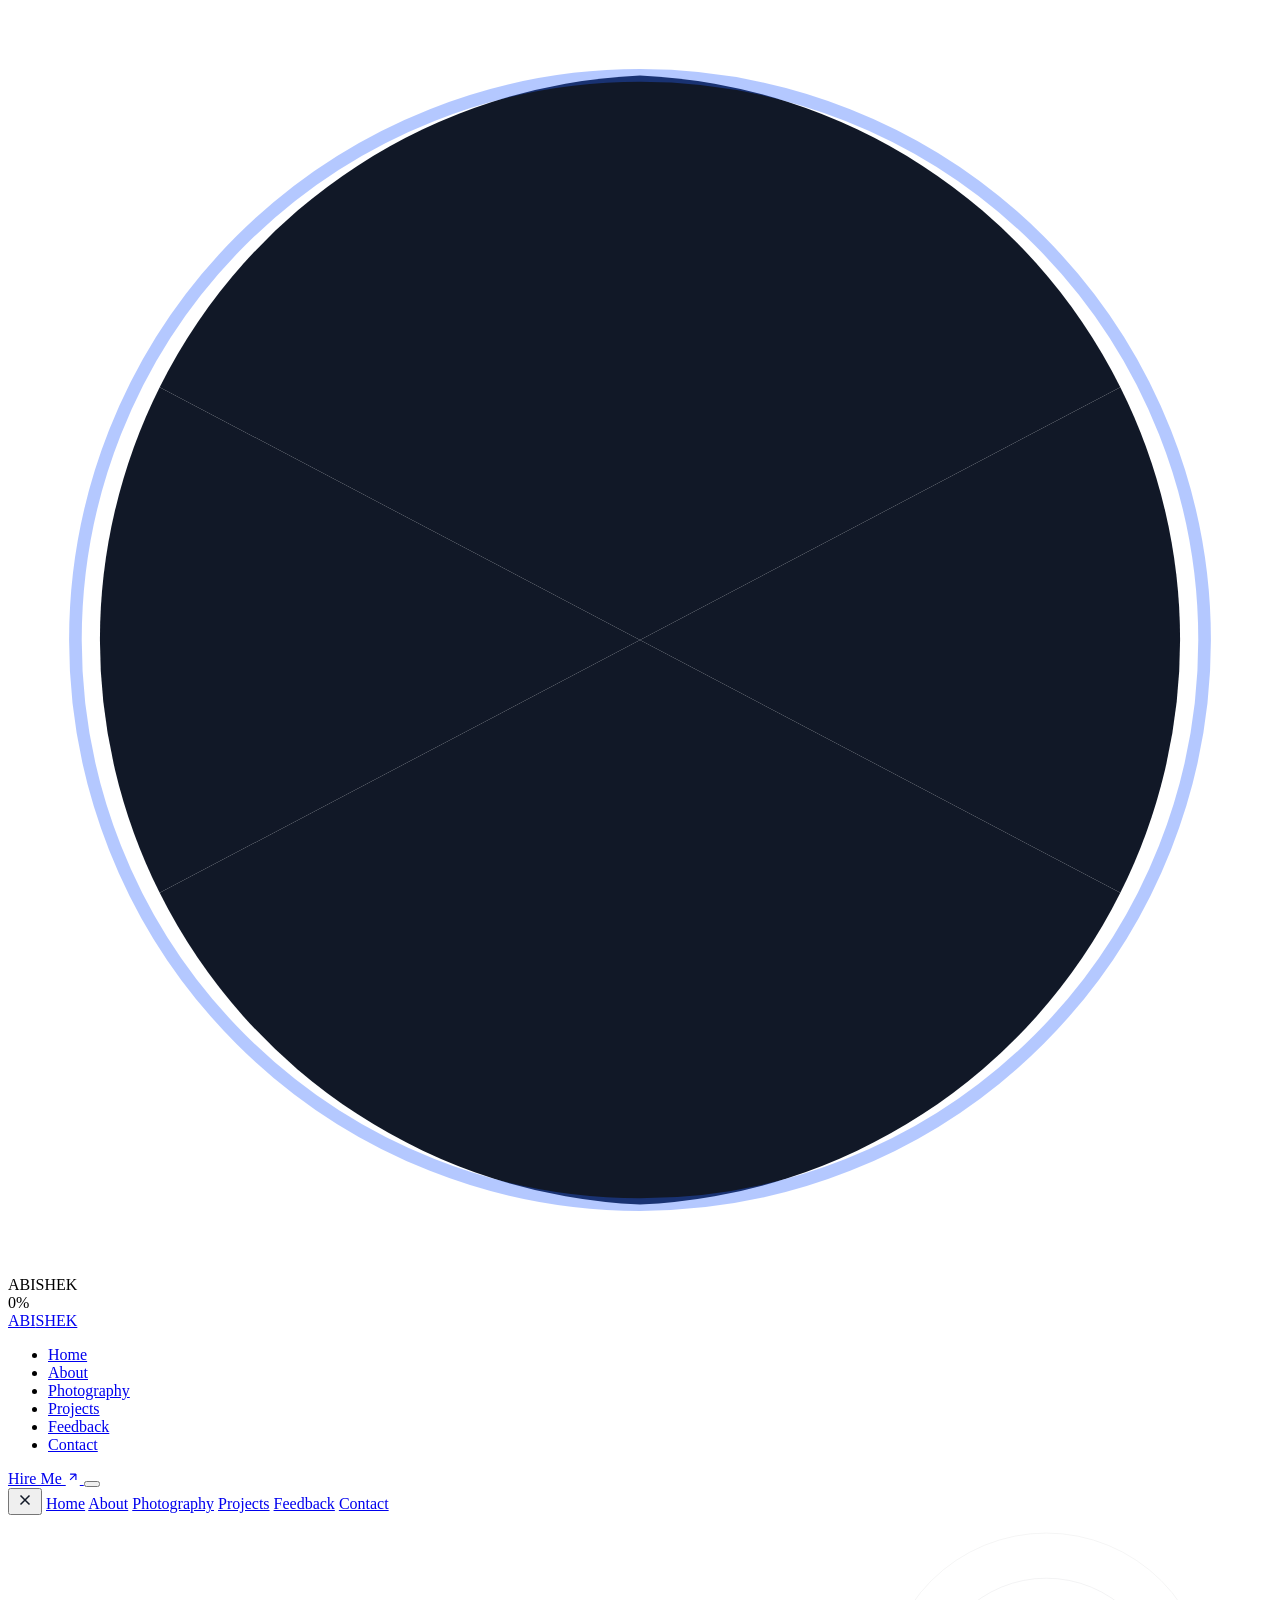
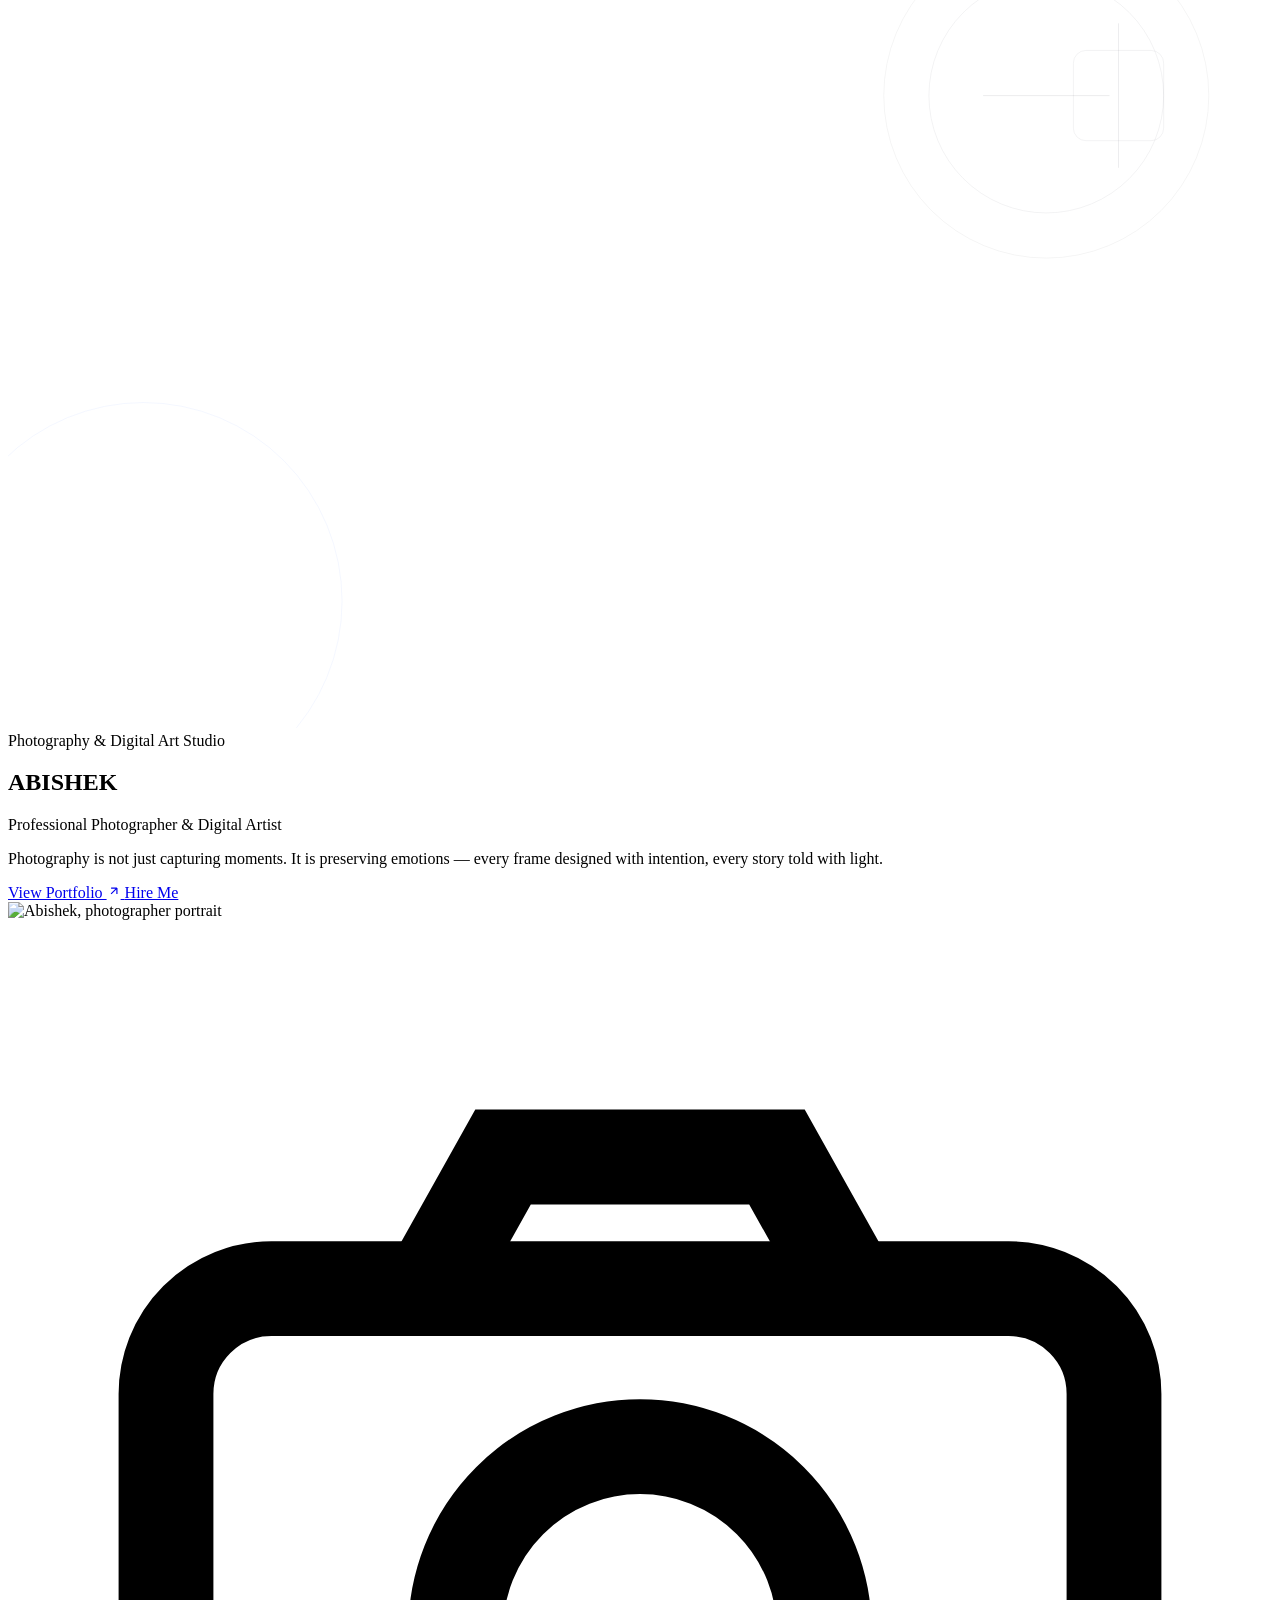
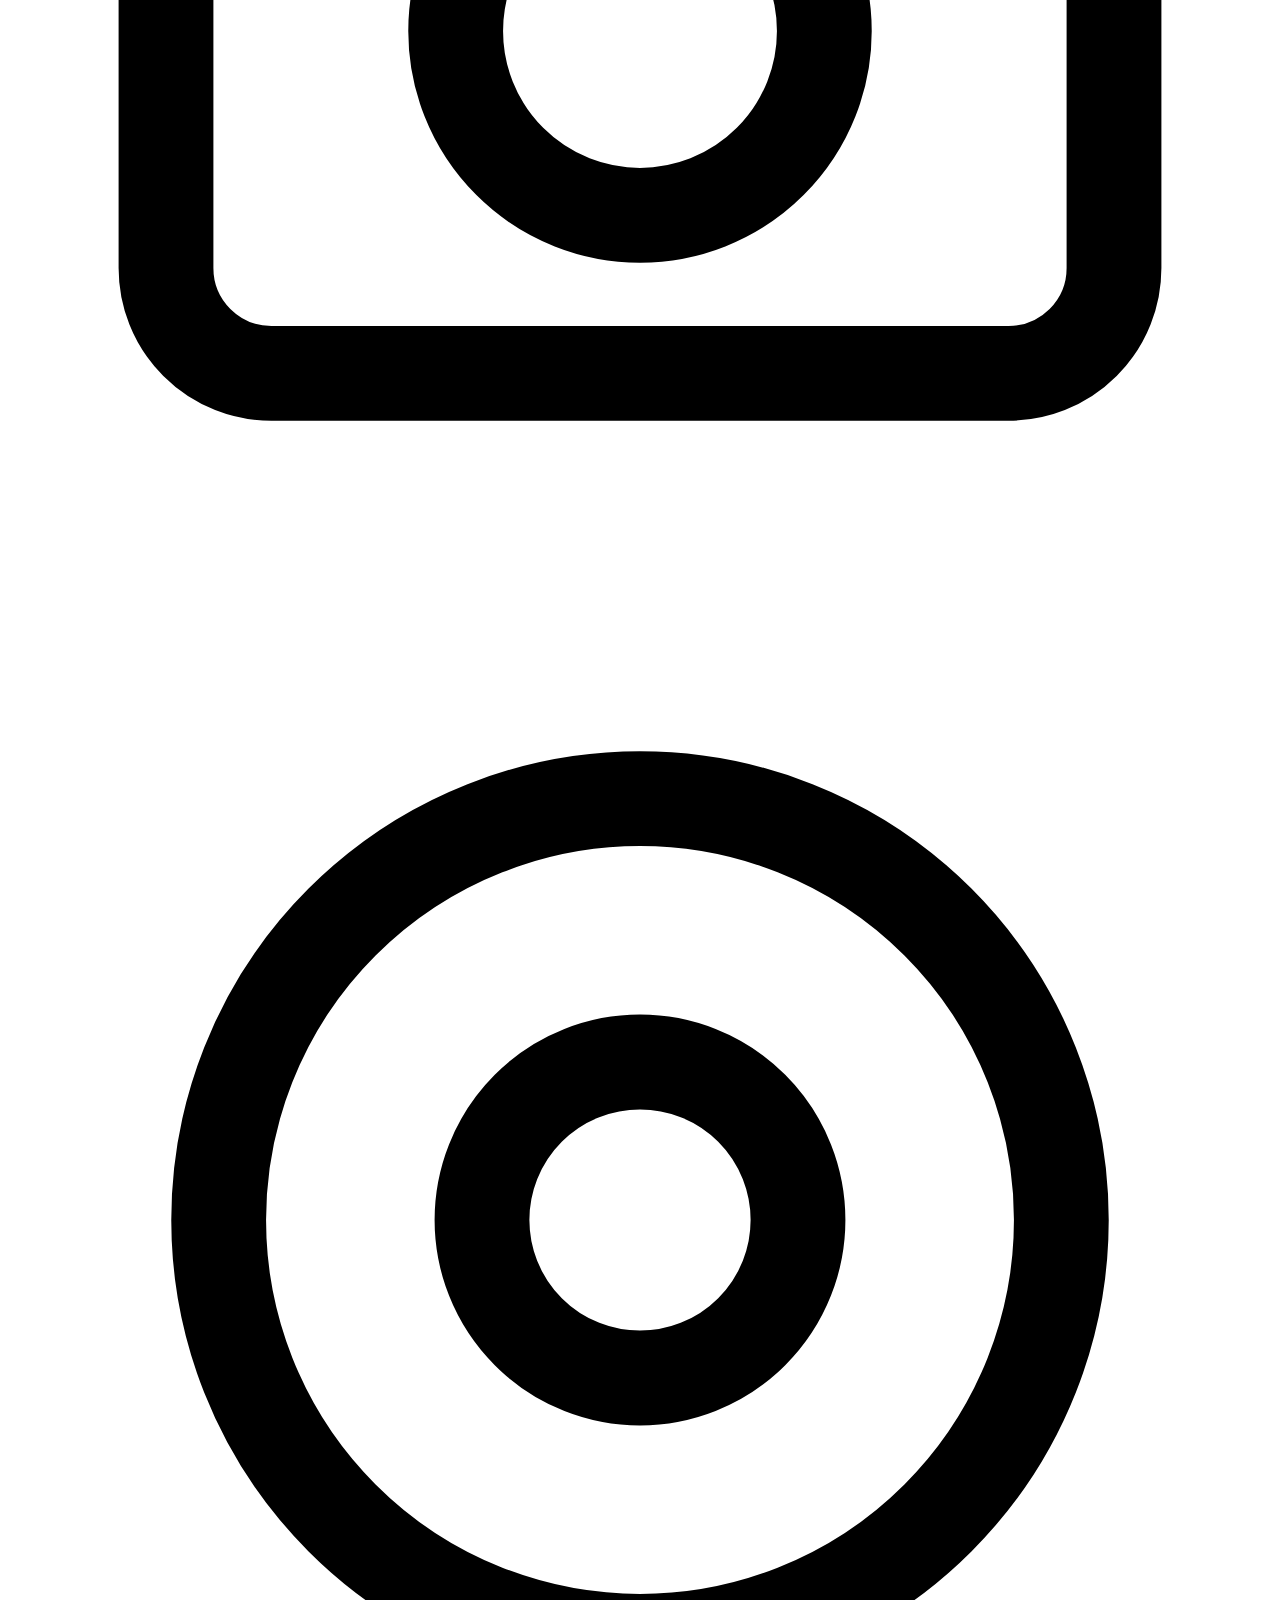
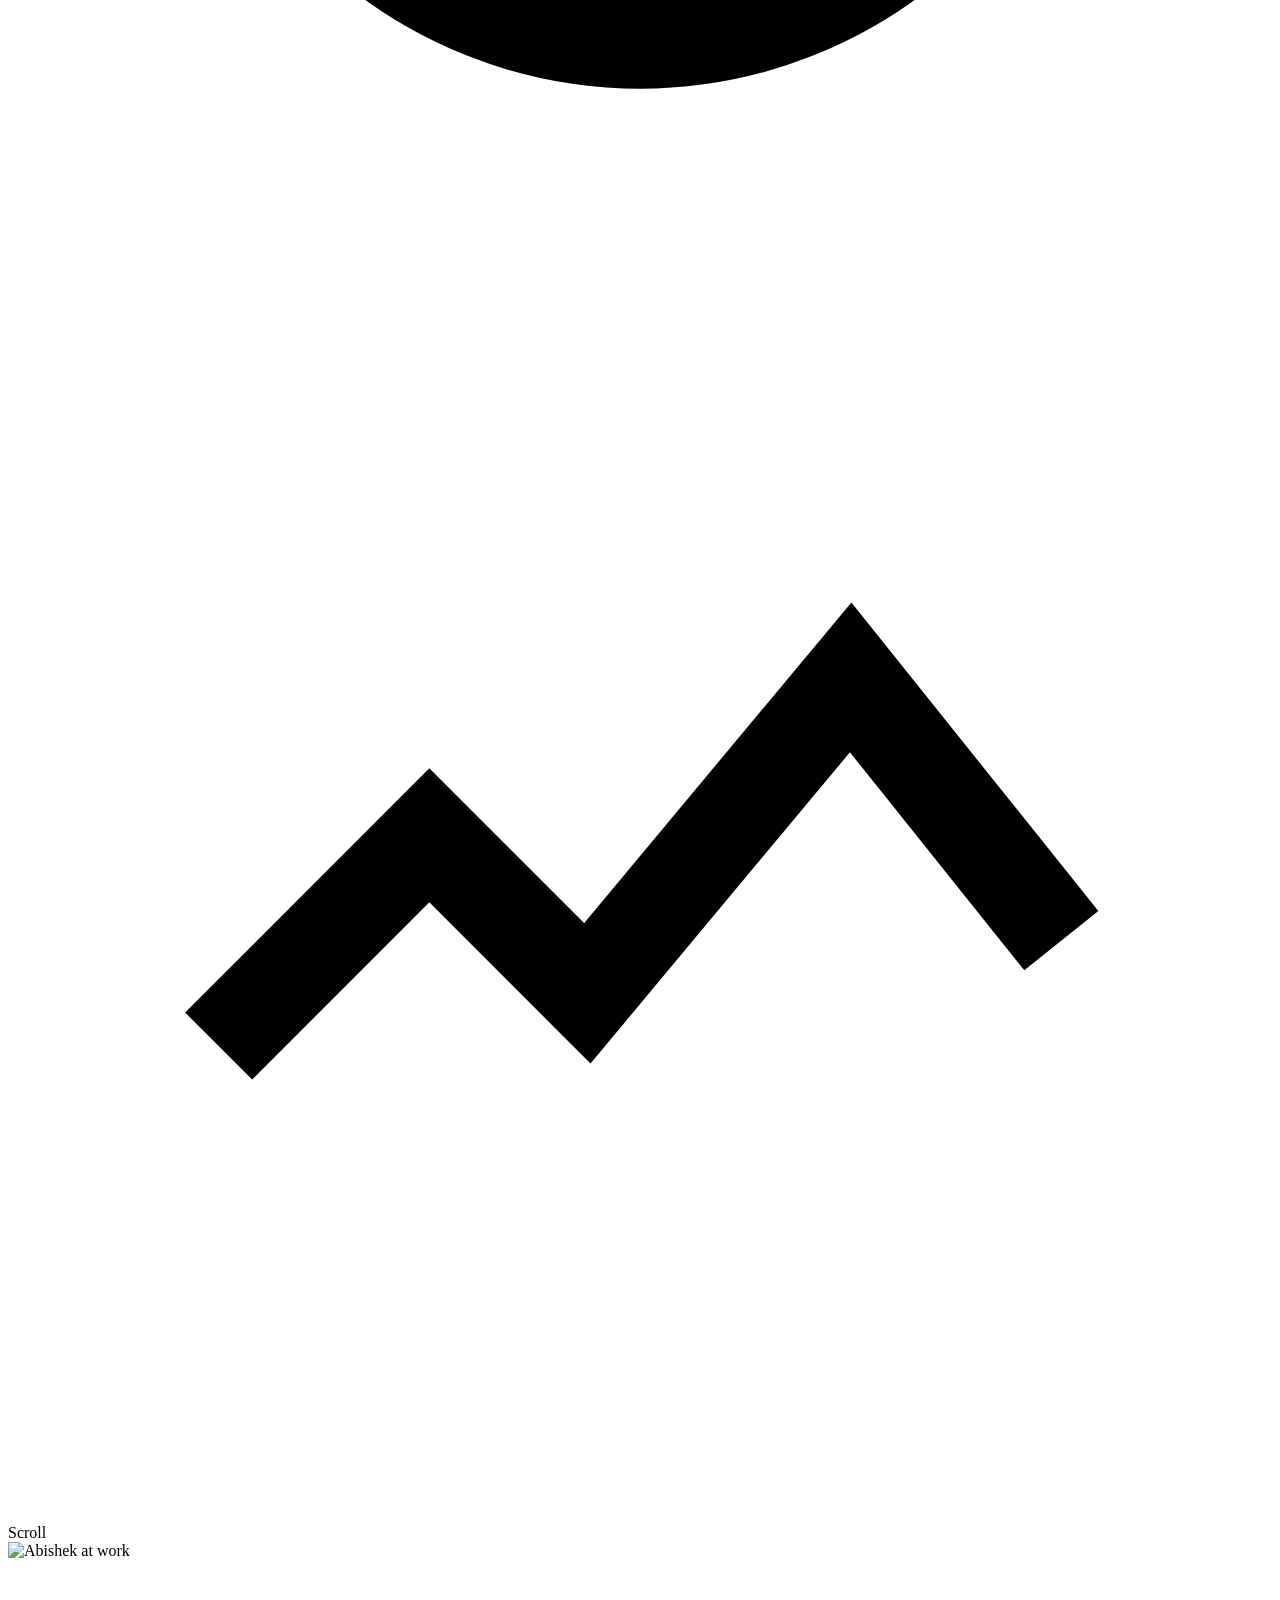
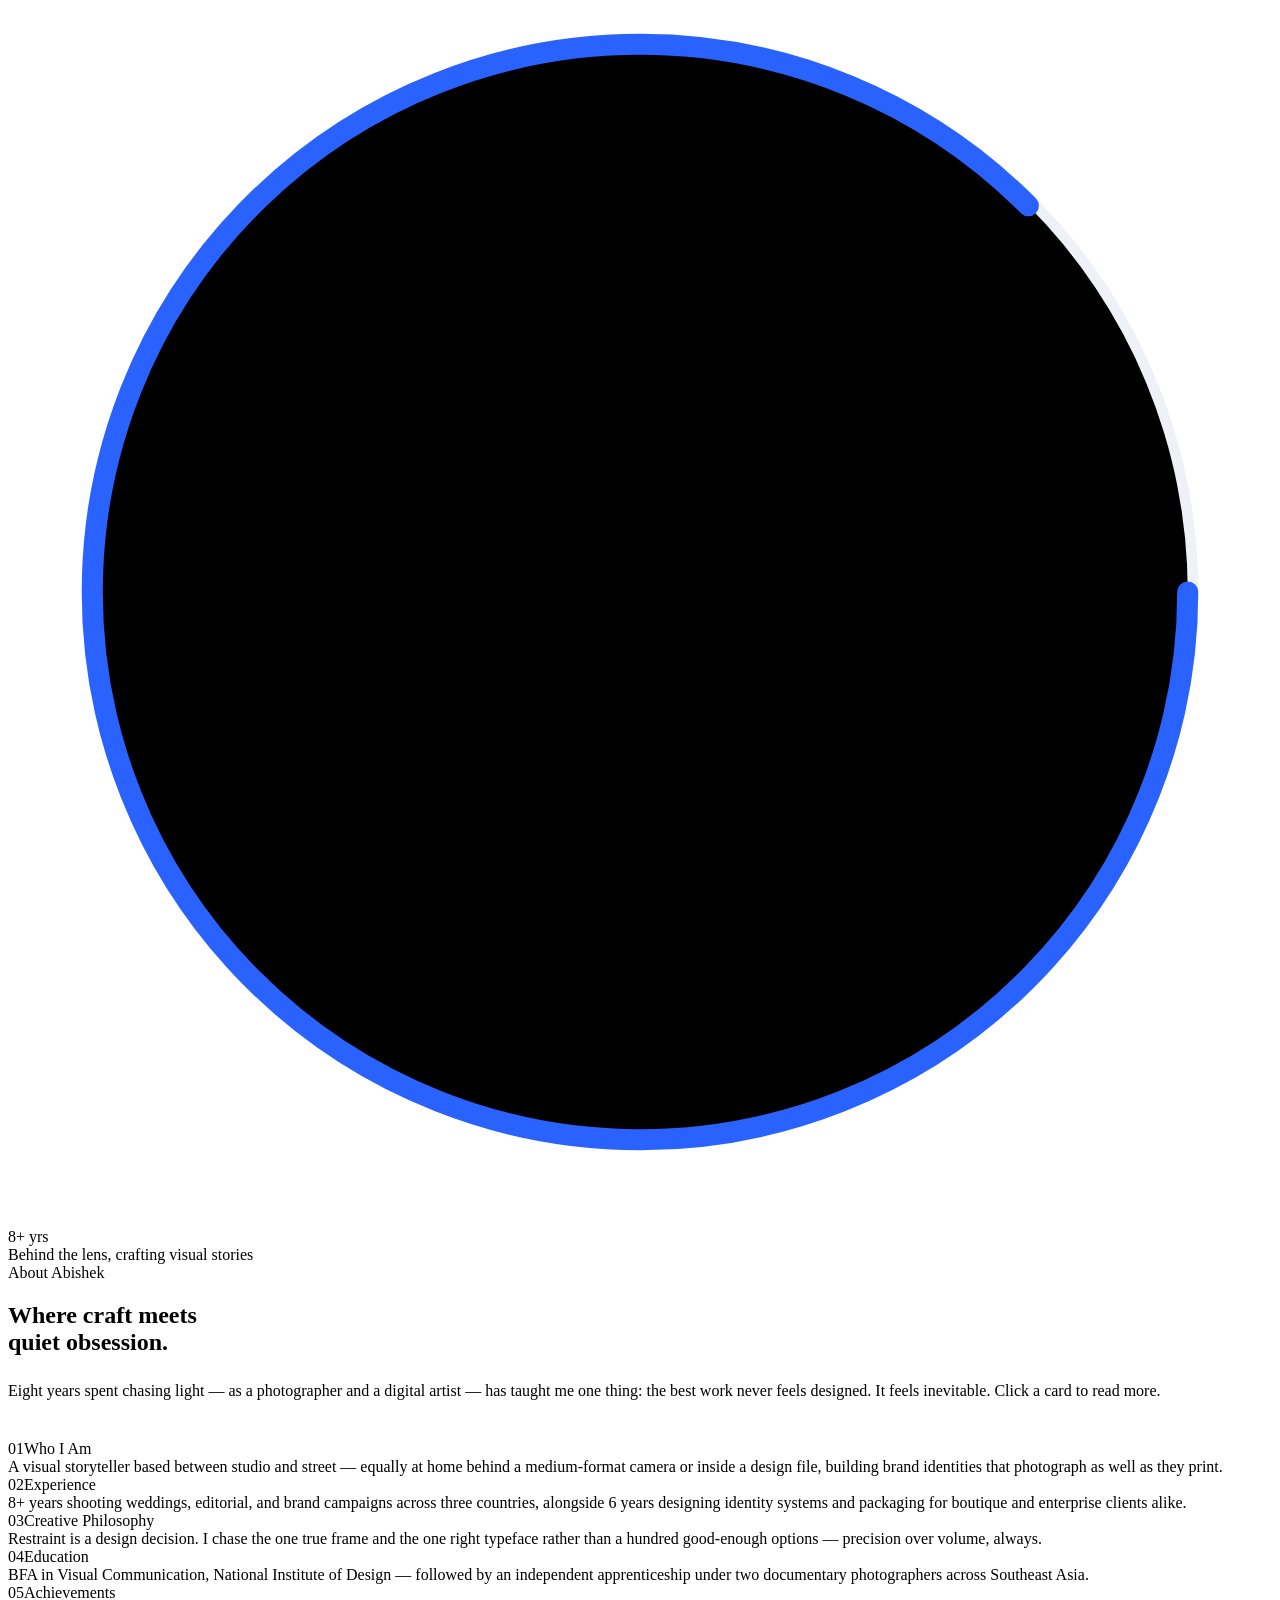
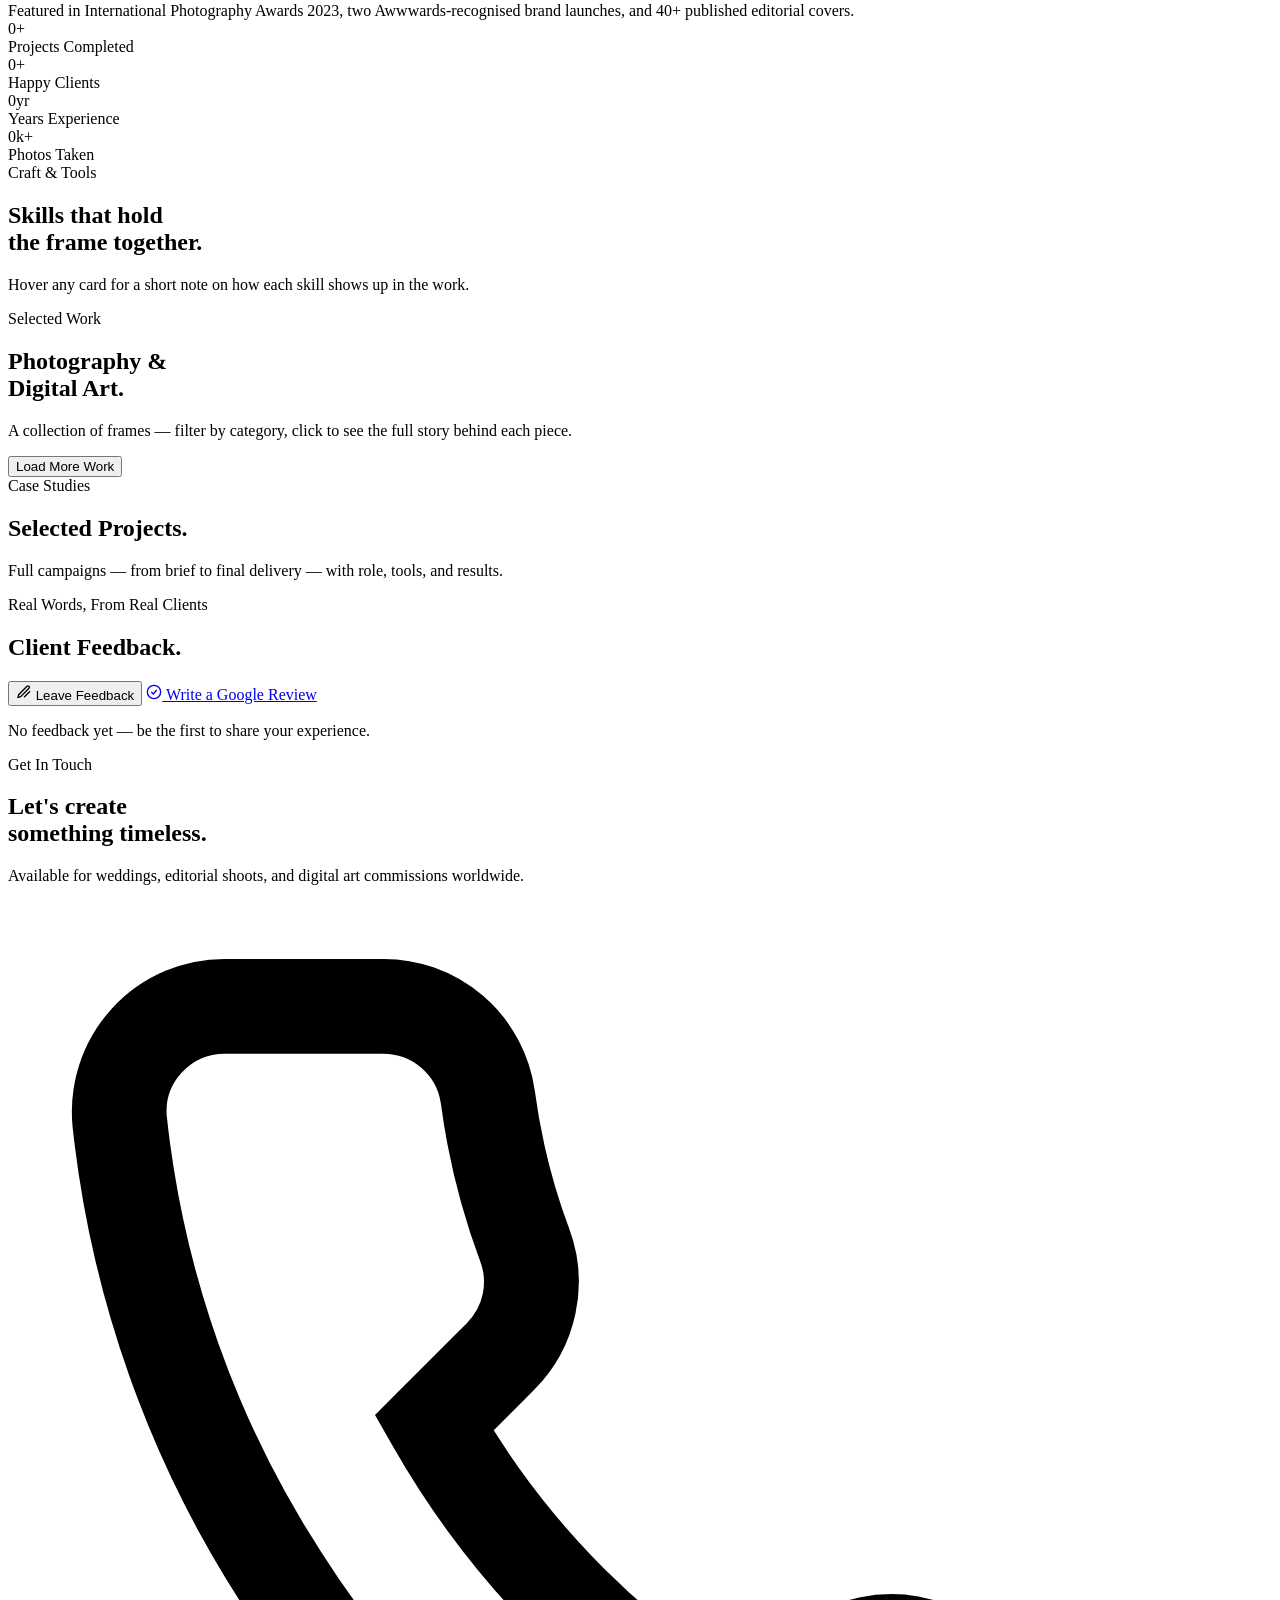
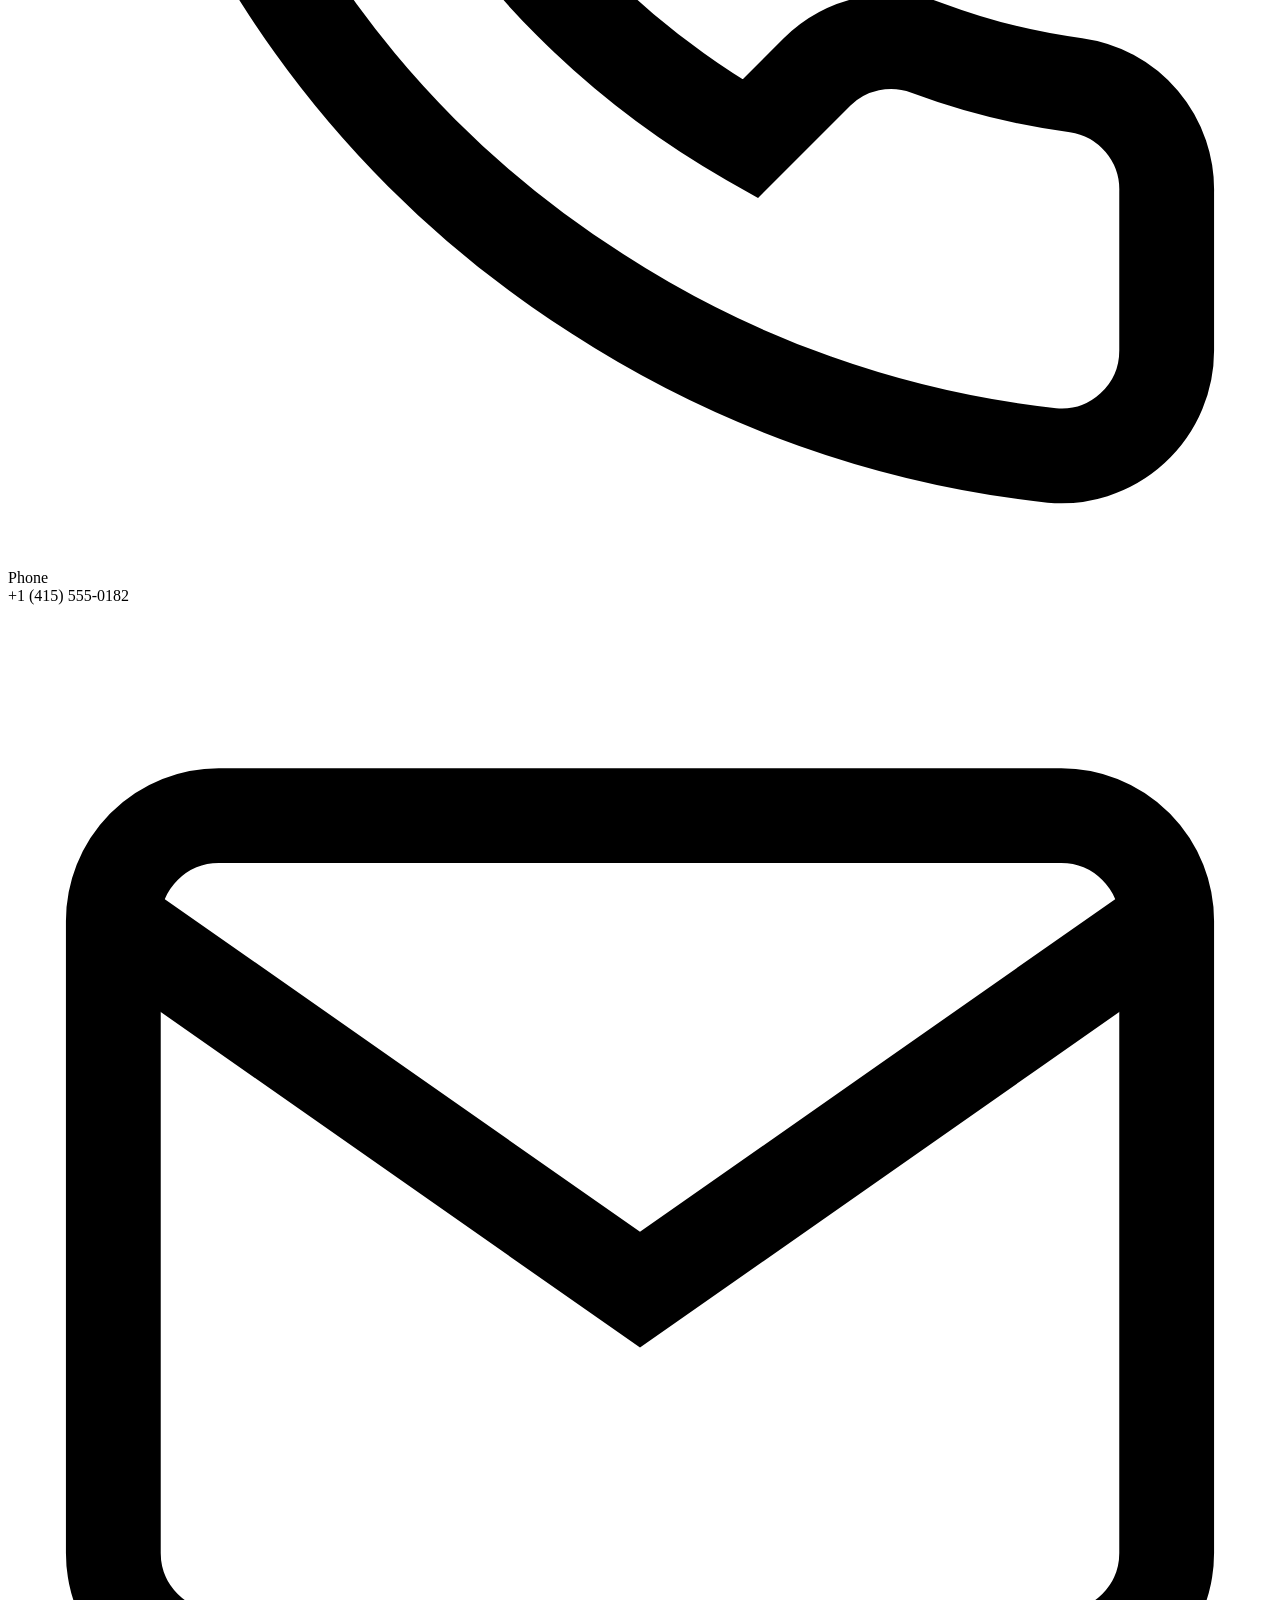
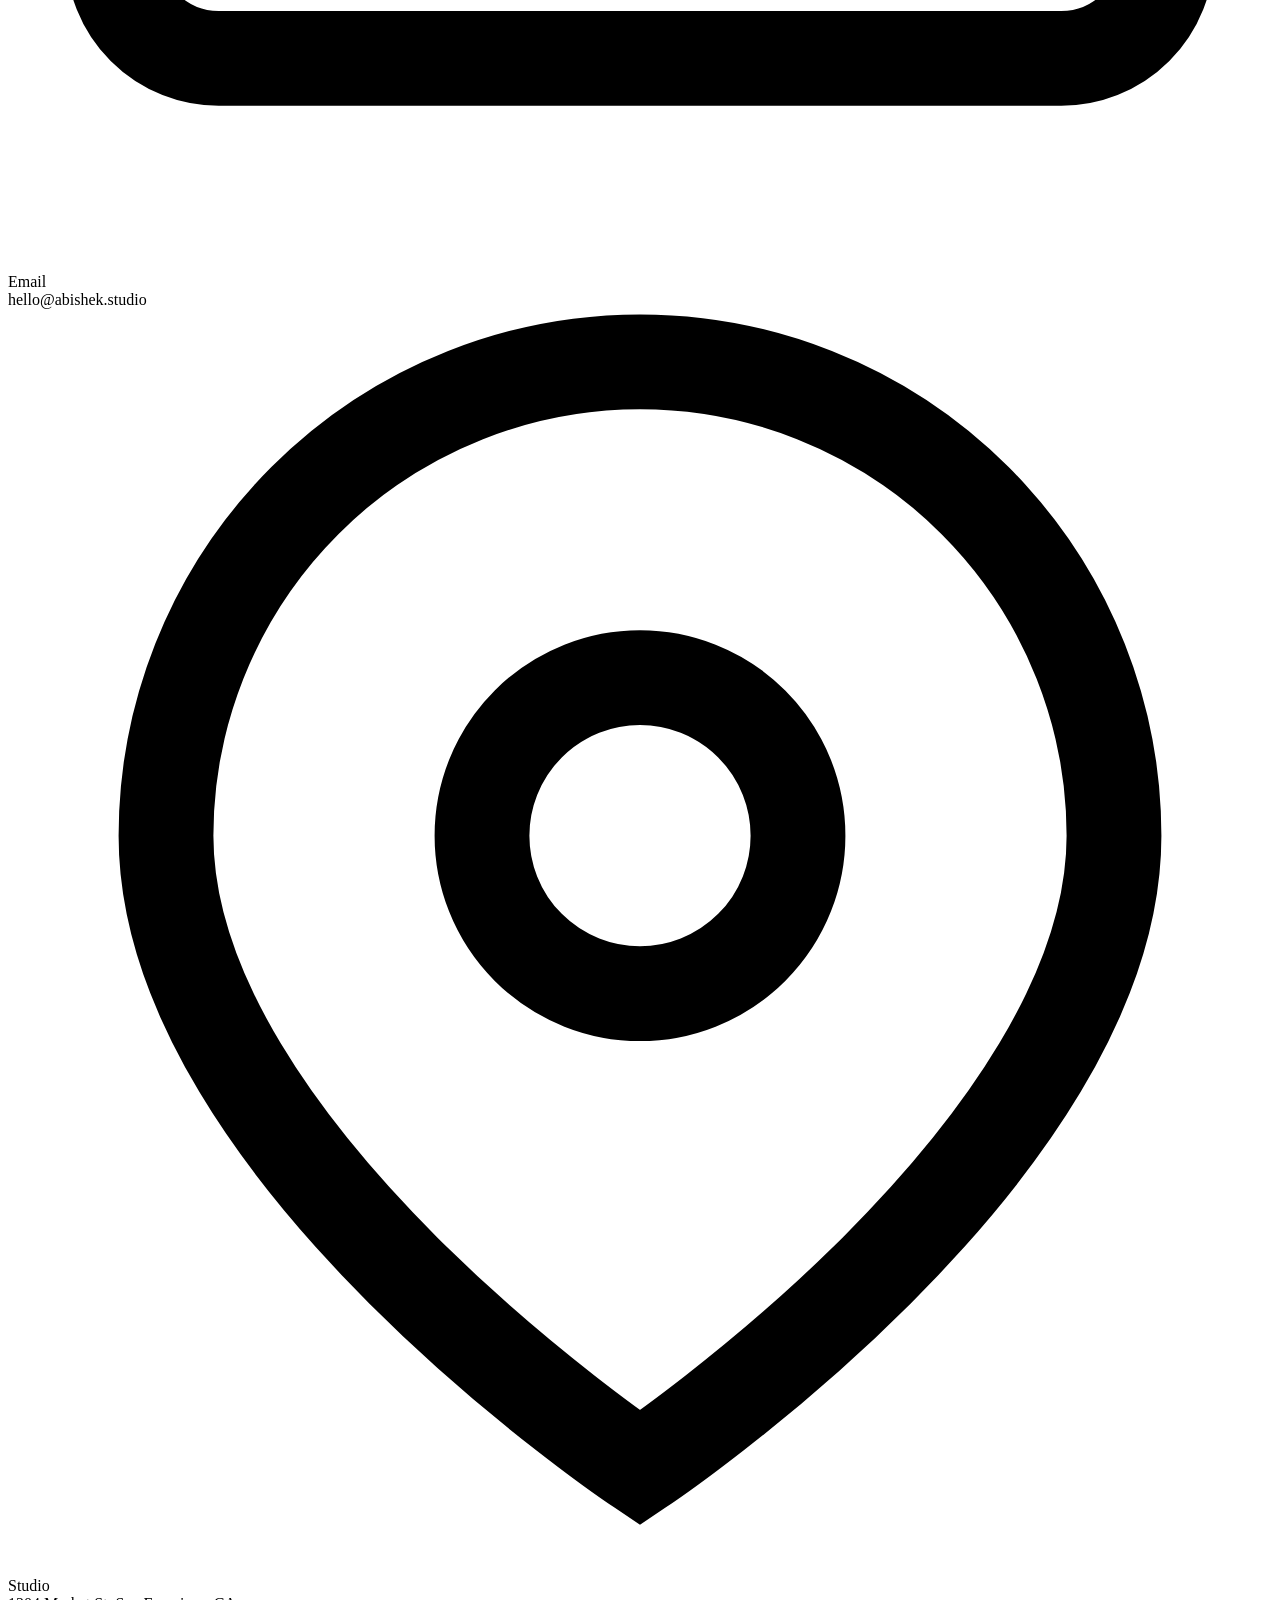
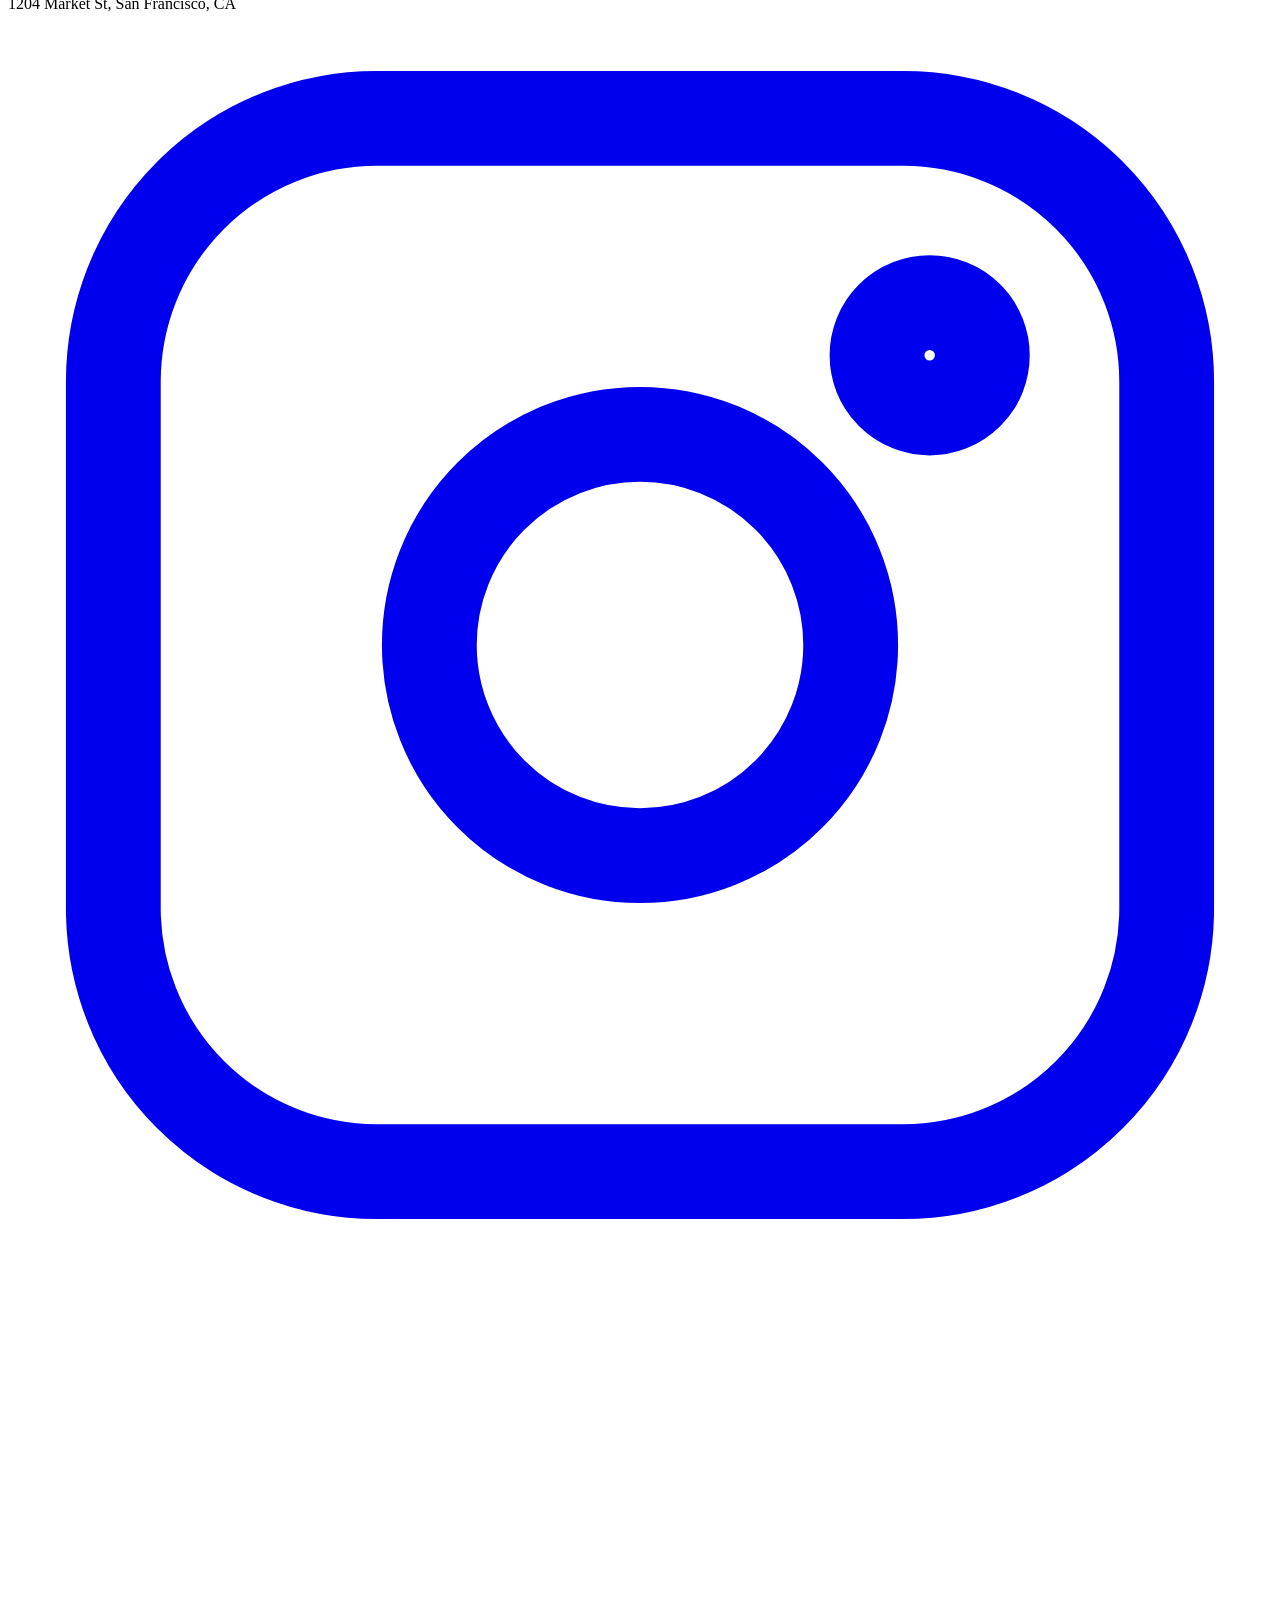
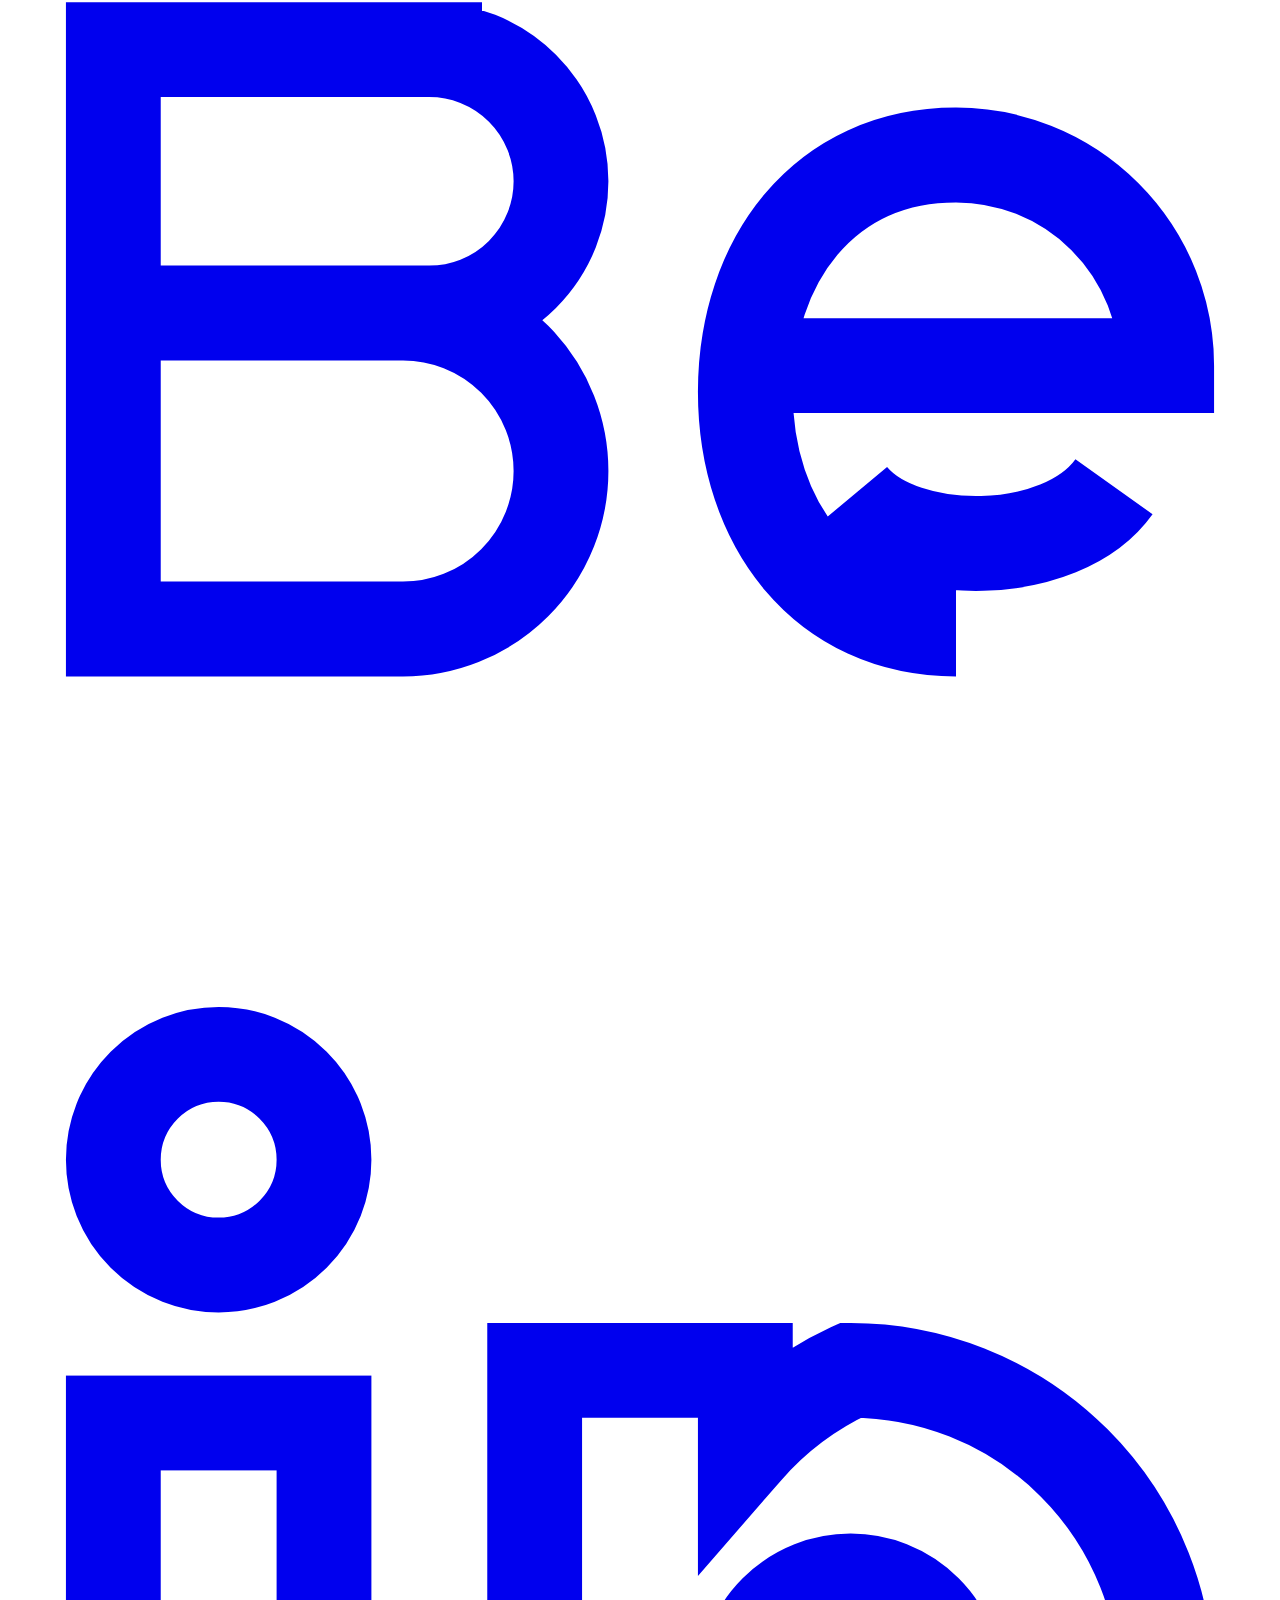
==== commit 7bfb35ad: "the git and change" ====
--- a/index.html
+++ b/index.html
@@ -3,428 +3,28 @@
 <head>
 <meta charset="UTF-8">
 <meta name="viewport" content="width=device-width, initial-scale=1.0">
-<title>ABISHEK — Photographer &amp; Graphic Designer</title>
-<meta name="description" content="ABISHEK — Professional Photographer &amp; Graphic Designer. Photography is not just capturing moments, it is preserving emotions.">
-
+<title>ABISHEK — Photographer &amp; Digital Artist</title>
+<meta name="description" content="ABISHEK — Professional Photographer &amp; Digital Artist. Photography is not just capturing moments, it is preserving emotions.">
+
+<!-- Fonts: General Sans (primary + secondary heading fallback) + Lexend (body) -->
 <link rel="preconnect" href="https://fonts.googleapis.com">
 <link rel="preconnect" href="https://fonts.gstatic.com" crossorigin>
-<link href="https://fonts.googleapis.com/css2?family=Montserrat:wght@300;400;500;600;700;800&display=swap" rel="stylesheet">
-<link href="https://api.fontshare.com/v2/css?f[]=clash-display@400,500,600,700&display=swap" rel="stylesheet">
+<link href="https://fonts.googleapis.com/css2?family=Lexend:wght@300;400;500;600;700&display=swap" rel="stylesheet">
+<link href="https://api.fontshare.com/v2/css?f[]=general-sans@400,500,600,700&display=swap" rel="stylesheet">
+<!--
+  NOTE: "TT Hoves Pro Trial" is a licensed commercial font and cannot be
+  loaded from a free CDN. Per the brief, it automatically falls back to
+  General Sans (see --f-head-secondary in style.css). If the client later
+  purchases a license, host the font files and update that one variable.
+-->
+
+<link rel="stylesheet" href="style.css">
 
 <script src="https://cdnjs.cloudflare.com/ajax/libs/gsap/3.12.5/gsap.min.js"></script>
 <script src="https://cdnjs.cloudflare.com/ajax/libs/gsap/3.12.5/ScrollTrigger.min.js"></script>
 <script src="https://unpkg.com/lenis@1.1.13/dist/lenis.min.js"></script>
-
-<style>
-:root{
-  --bg:#F7F8FA;
-  --bg2:#EEF2F7;
-  --accent:#295BFF;
-  --accent-2:#FFB703;
-  --text:#101828;
-  --text-light:#667085;
-  --border:rgba(0,0,0,.08);
-  --white:#ffffff;
-  --shadow-sm: 0 2px 12px rgba(16,24,40,.05);
-  --shadow-md: 0 12px 40px rgba(16,24,40,.08);
-  --shadow-lg: 0 24px 70px rgba(16,24,40,.14);
-  --ease: cubic-bezier(.16,.84,.44,1);
-  --f-head:'Clash Display', 'Inter', sans-serif;
-  --f-body:'Montserrat', sans-serif;
-}
-*{margin:0;padding:0;box-sizing:border-box;}
-html{background:var(--bg);}
-html.lenis, html.lenis body{height:auto;}
-.lenis.lenis-smooth{scroll-behavior:auto!important;}
-body{
-  font-family:var(--f-body);
-  background:var(--bg);
-  color:var(--text);
-  overflow-x:hidden;
-  cursor:none;
-  -webkit-font-smoothing:antialiased;
-}
-@media (max-width:900px){ body{cursor:auto;} }
-img{max-width:100%;display:block;}
-a{color:inherit;text-decoration:none;}
-button{font-family:inherit;cursor:pointer;border:none;background:none;color:inherit;}
-::selection{background:var(--accent);color:#fff;}
-.wrap{max-width:1320px;margin:0 auto;padding:0 40px;}
-@media (max-width:640px){.wrap{padding:0 22px;}}
-
-h1,h2,h3,h4{font-family:var(--f-head);font-weight:600;letter-spacing:-0.02em;line-height:1.05;}
-.eyebrow{
-  font-family:var(--f-body);
-  font-size:12.5px;
-  letter-spacing:.22em;
-  text-transform:uppercase;
-  color:var(--accent);
-  font-weight:600;
-  display:flex;align-items:center;gap:10px;
-}
-.eyebrow::before{content:'';width:26px;height:1px;background:var(--accent);display:inline-block;}
-.section-tag{color:var(--text-light);font-size:16px;max-width:520px;line-height:1.6;}
-
-/* ===== custom cursor ===== */
-#cursor-dot,#cursor-ring{
-  position:fixed;top:0;left:0;border-radius:50%;pointer-events:none;z-index:9999;
-  transform:translate(-50%,-50%);
-}
-#cursor-dot{width:6px;height:6px;background:var(--accent);}
-#cursor-ring{width:38px;height:38px;border:1px solid rgba(41,91,255,.45);transition:width .3s var(--ease),height .3s var(--ease),border-color .3s var(--ease),background .3s var(--ease);}
-#cursor-ring.big{width:96px;height:96px;background:rgba(41,91,255,.06);border-color:rgba(41,91,255,.2);}
-#cursor-ring.view::after{content:'View';font-size:11px;letter-spacing:.08em;text-transform:uppercase;color:var(--accent);font-weight:600;}
-#cursor-ring.view{display:flex;align-items:center;justify-content:center;}
-@media (max-width:900px){#cursor-dot,#cursor-ring{display:none;}}
-
-/* ===== loader ===== */
-#loader{
-  position:fixed;inset:0;z-index:10000;background:var(--bg);
-  display:flex;align-items:center;justify-content:center;flex-direction:column;gap:22px;
-}
-.shutter{position:relative;width:110px;height:110px;}
-.shutter svg{width:100%;height:100%;}
-.shutter-blade{transform-origin:75px 75px;transition:transform 1.1s var(--ease);}
-#loader .loader-label{font-family:var(--f-head);font-size:14px;letter-spacing:.3em;text-transform:uppercase;color:var(--text-light);}
-#loader .loader-pct{font-family:var(--f-head);font-size:13px;color:var(--accent);letter-spacing:.15em;}
-
-/* ===== nav ===== */
-header{position:fixed;top:0;left:0;right:0;z-index:900;padding:26px 0;transition:padding .4s var(--ease),background .4s var(--ease),box-shadow .4s var(--ease);}
-header .navbar{
-  max-width:1320px;margin:0 auto;padding:0 40px;
-  display:flex;align-items:center;justify-content:space-between;
-}
-@media (max-width:640px){header .navbar{padding:0 22px;}}
-header.scrolled{padding:14px 0;}
-header.scrolled .nav-inner{
-  background:rgba(247,248,250,.72);backdrop-filter:blur(18px) saturate(160%);-webkit-backdrop-filter:blur(18px) saturate(160%);
-  box-shadow:var(--shadow-sm);border:1px solid var(--border);
-}
-.nav-inner{width:100%;display:flex;align-items:center;justify-content:space-between;padding:10px 10px 10px 24px;border-radius:100px;transition:all .4s var(--ease);}
-.logo{font-family:var(--f-head);font-size:20px;font-weight:600;letter-spacing:.04em;}
-.logo span{color:var(--accent);}
-.nav-links{display:flex;gap:2px;list-style:none;align-items:center;}
-.nav-links a{
-  position:relative;padding:10px 18px;font-size:14px;font-weight:500;color:var(--text-light);border-radius:100px;transition:color .3s;
-}
-.nav-links a:hover,.nav-links a.active{color:var(--text);}
-.nav-links a.active::after{
-  content:'';position:absolute;left:18px;right:18px;bottom:5px;height:2px;background:var(--accent);border-radius:2px;
-}
-.nav-cta{
-  background:var(--text);color:#fff;padding:11px 24px;border-radius:100px;font-size:14px;font-weight:500;display:flex;align-items:center;gap:8px;
-}
-.nav-cta:hover{background:var(--accent);}
-.burger{display:none;width:44px;height:44px;border-radius:50%;background:var(--white);border:1px solid var(--border);align-items:center;justify-content:center;flex-direction:column;gap:5px;}
-.burger span{width:18px;height:2px;background:var(--text);display:block;transition:.3s;}
-@media (max-width:900px){
-  .nav-links,.nav-cta{display:none;}
-  .burger{display:flex;}
-}
-#mobile-menu{
-  position:fixed;inset:0;z-index:950;background:var(--bg);display:flex;flex-direction:column;
-  justify-content:center;padding:40px;transform:translateY(-100%);transition:transform .6s var(--ease);
-}
-#mobile-menu.open{transform:translateY(0);}
-#mobile-menu a{font-family:var(--f-head);font-size:38px;padding:14px 0;border-bottom:1px solid var(--border);}
-#mobile-menu .mm-close{position:absolute;top:30px;right:30px;width:44px;height:44px;border-radius:50%;border:1px solid var(--border);display:flex;align-items:center;justify-content:center;}
-
-/* ===== hero ===== */
-#hero{position:relative;min-height:100svh;display:flex;align-items:center;overflow:hidden;padding-top:120px;padding-bottom:60px;}
-.hero-bg-lines{position:absolute;inset:0;opacity:.5;pointer-events:none;}
-.hero-grid{
-  display:grid;grid-template-columns:1.05fr .95fr;gap:40px;align-items:center;width:100%;position:relative;z-index:2;
-}
-@media (max-width:980px){.hero-grid{grid-template-columns:1fr;gap:70px;}}
-.hero-eyebrow{margin-bottom:26px;}
-.hero-title{font-size:clamp(46px,7vw,92px);overflow:hidden;}
-.hero-title .line{display:block;overflow:hidden;}
-.hero-title .line span{display:inline-block;transform:translateY(110%);}
-.hero-role{
-  font-family:var(--f-head);font-size:clamp(20px,2.4vw,28px);color:var(--accent);margin-top:6px;font-weight:500;
-}
-.hero-desc{max-width:460px;color:var(--text-light);font-size:17px;line-height:1.7;margin-top:26px;}
-.hero-btns{display:flex;gap:16px;margin-top:40px;flex-wrap:wrap;}
-.btn{
-  position:relative;display:inline-flex;align-items:center;gap:10px;padding:16px 32px;border-radius:100px;font-size:14.5px;font-weight:500;
-  overflow:hidden;isolation:isolate;
-}
-.btn-primary{background:var(--accent);color:#fff;}
-.btn-primary::before{content:'';position:absolute;inset:0;background:#1b46e0;transform:translateY(101%);transition:transform .45s var(--ease);z-index:-1;}
-.btn-primary:hover::before{transform:translateY(0);}
-.btn-outline{border:1px solid var(--border);color:var(--text);background:var(--white);}
-.btn-outline:hover{border-color:var(--accent);color:var(--accent);}
-.magnetic{will-change:transform;}
-
-.hero-visual{position:relative;height:560px;display:flex;align-items:center;justify-content:center;}
-@media (max-width:980px){.hero-visual{height:420px;}}
-.hero-portrait-ring{
-  position:absolute;width:420px;height:420px;border-radius:50%;
-  background:conic-gradient(from 90deg, var(--accent), var(--accent-2), #295BFF33, var(--accent));
-  filter:blur(2px);opacity:.55;animation:spin 16s linear infinite;
-}
-@media (max-width:980px){.hero-portrait-ring{width:320px;height:320px;}}
-@keyframes spin{to{transform:rotate(360deg);}}
-.hero-portrait-frame{
-  position:relative;width:380px;height:460px;border-radius:190px 190px 24px 24px;overflow:hidden;
-  box-shadow:var(--shadow-lg);border:6px solid var(--white);
-}
-@media (max-width:980px){.hero-portrait-frame{width:290px;height:360px;border-radius:145px 145px 20px 20px;}}
-.hero-portrait-frame img{width:100%;height:100%;object-fit:cover;transform:scale(1.12);}
-.float-icon{
-  position:absolute;background:var(--white);border-radius:50%;box-shadow:var(--shadow-md);display:flex;align-items:center;justify-content:center;color:var(--accent);
-}
-.float-icon svg{width:20px;height:20px;}
-.fi-1{width:64px;height:64px;top:6%;left:-2%;}
-.fi-2{width:52px;height:52px;bottom:14%;right:-4%;color:var(--accent-2);}
-.fi-3{width:44px;height:44px;top:44%;right:6%;}
-.hero-particle{position:absolute;border-radius:50%;background:var(--accent);opacity:.35;pointer-events:none;}
-.hero-scroll{
-  position:absolute;bottom:34px;left:50%;transform:translateX(-50%);display:flex;flex-direction:column;align-items:center;gap:10px;color:var(--text-light);font-size:11px;letter-spacing:.2em;text-transform:uppercase;z-index:3;
-}
-.hero-scroll .line{width:1px;height:38px;background:var(--border);position:relative;overflow:hidden;}
-.hero-scroll .line::after{content:'';position:absolute;top:-100%;left:0;width:100%;height:100%;background:var(--accent);animation:scrollLine 2s ease-in-out infinite;}
-@keyframes scrollLine{50%{top:100%;}100%{top:100%;}}
-
-/* ===== section shell ===== */
-section{position:relative;padding:140px 0;}
-@media (max-width:768px){section{padding:90px 0;}}
-.section-head{display:flex;justify-content:space-between;align-items:flex-end;gap:40px;margin-bottom:70px;}
-@media (max-width:768px){.section-head{flex-direction:column;align-items:flex-start;gap:20px;margin-bottom:50px;}}
-.section-title{font-size:clamp(34px,4.6vw,56px);margin-top:16px;}
-
-/* ===== about ===== */
-#about{background:var(--bg2);}
-.about-grid{display:grid;grid-template-columns:.85fr 1.15fr;gap:80px;align-items:start;}
-@media (max-width:980px){.about-grid{grid-template-columns:1fr;gap:60px;}}
-.about-portrait{position:relative;}
-.about-portrait-img{border-radius:24px;overflow:hidden;box-shadow:var(--shadow-lg);aspect-ratio:4/5;}
-.about-portrait-img img{width:100%;height:100%;object-fit:cover;}
-.about-badge{
-  position:absolute;bottom:-28px;left:-28px;background:var(--white);border-radius:20px;box-shadow:var(--shadow-md);
-  padding:20px 26px;display:flex;align-items:center;gap:14px;border:1px solid var(--border);
-}
-@media (max-width:640px){.about-badge{left:0;bottom:-20px;padding:16px 20px;}}
-.badge-ring{width:52px;height:52px;position:relative;flex:none;}
-.badge-ring svg{transform:rotate(-90deg);}
-.badge-ring circle{fill:none;stroke-width:5;}
-.badge-num{font-family:var(--f-head);font-size:22px;}
-.badge-label{font-size:12px;color:var(--text-light);max-width:110px;line-height:1.3;}
-
-.about-cards{display:flex;flex-direction:column;gap:14px;}
-.a-card{
-  background:var(--white);border:1px solid var(--border);border-radius:20px;padding:26px 28px;cursor:pointer;
-  box-shadow:var(--shadow-sm);transition:box-shadow .35s var(--ease),border-color .35s;
-}
-.a-card:hover{box-shadow:var(--shadow-md);}
-.a-card.open{border-color:rgba(41,91,255,.25);}
-.a-card-top{display:flex;align-items:center;justify-content:space-between;gap:20px;}
-.a-card-left{display:flex;align-items:center;gap:18px;}
-.a-num{font-family:var(--f-head);font-size:13px;color:var(--accent);width:30px;}
-.a-title{font-family:var(--f-head);font-size:19px;font-weight:500;}
-.a-plus{width:34px;height:34px;border-radius:50%;border:1px solid var(--border);flex:none;display:flex;align-items:center;justify-content:center;transition:transform .4s var(--ease),background .3s;position:relative;}
-.a-plus::before,.a-plus::after{content:'';position:absolute;background:var(--text);transition:transform .35s var(--ease);}
-.a-plus::before{width:11px;height:1.4px;}
-.a-plus::after{width:1.4px;height:11px;}
-.a-card.open .a-plus{background:var(--accent);border-color:var(--accent);}
-.a-card.open .a-plus::before,.a-card.open .a-plus::after{background:#fff;}
-.a-card.open .a-plus::after{transform:rotate(90deg) scaleY(0);}
-.a-body{max-height:0;overflow:hidden;transition:max-height .5s var(--ease);}
-.a-body-in{padding-top:18px;color:var(--text-light);font-size:15px;line-height:1.75;}
-
-.counters{display:grid;grid-template-columns:repeat(4,1fr);gap:20px;margin-top:64px;}
-@media (max-width:640px){.counters{grid-template-columns:repeat(2,1fr);}}
-.counter-item{text-align:left;}
-.counter-num{font-family:var(--f-head);font-size:clamp(30px,4vw,44px);color:var(--text);display:flex;align-items:baseline;}
-.counter-num span.suffix{color:var(--accent);font-size:.5em;margin-left:2px;}
-.counter-label{font-size:13px;color:var(--text-light);margin-top:6px;}
-
-/* ===== skills ===== */
-.skills-grid{display:grid;grid-template-columns:repeat(4,1fr);gap:22px;}
-@media (max-width:900px){.skills-grid{grid-template-columns:repeat(2,1fr);}}
-@media (max-width:480px){.skills-grid{grid-template-columns:1fr;}}
-.skill-card{
-  background:var(--white);border:1px solid var(--border);border-radius:22px;padding:32px 26px;text-align:center;
-  box-shadow:var(--shadow-sm);position:relative;overflow:hidden;transition:transform .4s var(--ease),box-shadow .4s var(--ease);
-}
-.skill-card:hover{transform:translateY(-6px);box-shadow:var(--shadow-md);}
-.skill-ring{width:104px;height:104px;margin:0 auto 18px;position:relative;}
-.skill-ring svg{transform:rotate(-90deg);width:100%;height:100%;}
-.skill-ring circle{fill:none;stroke-width:6;}
-.skill-ring .bg-c{stroke:var(--bg2);}
-.skill-ring .fg-c{stroke:var(--accent);stroke-linecap:round;transition:stroke-dashoffset 1.4s var(--ease);}
-.skill-pct{position:absolute;inset:0;display:flex;align-items:center;justify-content:center;font-family:var(--f-head);font-size:20px;}
-.skill-name{font-family:var(--f-head);font-size:16px;font-weight:500;}
-.skill-desc{
-  font-size:12.5px;color:var(--text-light);max-height:0;overflow:hidden;transition:max-height .4s var(--ease),margin .4s var(--ease);line-height:1.5;
-}
-.skill-card:hover .skill-desc{max-height:60px;margin-top:10px;}
-
-/* ===== portfolio ===== */
-#portfolio{background:var(--bg2);}
-.filter-bar{display:flex;gap:10px;flex-wrap:wrap;margin-bottom:52px;}
-.filter-btn{
-  padding:11px 22px;border-radius:100px;border:1px solid var(--border);font-size:13.5px;font-weight:500;color:var(--text-light);
-  background:var(--white);transition:all .3s var(--ease);
-}
-.filter-btn:hover{color:var(--text);}
-.filter-btn.active{background:var(--text);color:#fff;border-color:var(--text);}
-
-.masonry{column-count:3;column-gap:20px;}
-@media (max-width:980px){.masonry{column-count:2;}}
-@media (max-width:600px){.masonry{column-count:1;}}
-.g-card{
-  break-inside:avoid;margin-bottom:20px;border-radius:20px;overflow:hidden;position:relative;background:var(--white);
-  box-shadow:var(--shadow-sm);cursor:pointer;transition:box-shadow .4s var(--ease);
-}
-.g-card:hover{box-shadow:var(--shadow-lg);}
-.g-card-img{overflow:hidden;position:relative;}
-.g-card-img img{width:100%;display:block;transition:transform .7s var(--ease);}
-.g-card:hover .g-card-img img{transform:scale(1.08);}
-.g-overlay{
-  position:absolute;inset:0;background:linear-gradient(to top,rgba(16,24,40,.78) 0%,rgba(16,24,40,.15) 45%,transparent 70%);
-  opacity:0;transition:opacity .4s var(--ease);display:flex;flex-direction:column;justify-content:flex-end;padding:22px;color:#fff;
-}
-.g-card:hover .g-overlay{opacity:1;}
-.g-cat{font-size:11px;text-transform:uppercase;letter-spacing:.15em;color:var(--accent-2);font-weight:600;}
-.g-title{font-family:var(--f-head);font-size:19px;margin-top:6px;}
-.g-loc{font-size:12.5px;opacity:.8;margin-top:4px;display:flex;align-items:center;gap:6px;}
-.g-dots{
-  position:absolute;top:14px;right:14px;width:36px;height:36px;border-radius:50%;background:rgba(255,255,255,.92);
-  display:flex;align-items:center;justify-content:center;z-index:3;backdrop-filter:blur(6px);
-}
-.g-dots svg{width:16px;height:16px;color:var(--text);}
-.g-menu{
-  position:absolute;top:56px;right:14px;background:#fff;border-radius:14px;box-shadow:var(--shadow-lg);width:170px;
-  padding:8px;z-index:5;opacity:0;transform:translateY(-8px);pointer-events:none;transition:.25s var(--ease);
-}
-.g-menu.open{opacity:1;transform:translateY(0);pointer-events:auto;}
-.g-menu button{width:100%;text-align:left;padding:10px 12px;border-radius:8px;font-size:13.5px;display:flex;align-items:center;gap:10px;}
-.g-menu button:hover{background:var(--bg2);}
-.view-more-wrap{text-align:center;margin-top:50px;}
-
-/* ===== modal ===== */
-#modal-backdrop{
-  position:fixed;inset:0;background:rgba(16,24,40,.55);backdrop-filter:blur(10px);z-index:2000;
-  display:flex;align-items:center;justify-content:center;padding:30px;opacity:0;pointer-events:none;transition:opacity .4s var(--ease);
-}
-#modal-backdrop.open{opacity:1;pointer-events:auto;}
-#modal{
-  background:var(--white);max-width:1000px;width:100%;max-height:88vh;overflow-y:auto;border-radius:28px;
-  display:grid;grid-template-columns:1.1fr .9fr;transform:scale(.94) translateY(20px);opacity:0;transition:all .45s var(--ease);
-}
-#modal-backdrop.open #modal{transform:scale(1) translateY(0);opacity:1;}
-@media (max-width:800px){#modal{grid-template-columns:1fr;}}
-.modal-img{background:var(--bg2);}
-.modal-img img{width:100%;height:100%;object-fit:cover;max-height:88vh;}
-.modal-info{padding:40px;}
-.modal-close{
-  position:absolute;top:20px;right:20px;width:42px;height:42px;border-radius:50%;background:#fff;box-shadow:var(--shadow-md);
-  display:flex;align-items:center;justify-content:center;z-index:10;
-}
-.modal-cat{color:var(--accent);font-size:12px;letter-spacing:.15em;text-transform:uppercase;font-weight:600;}
-.modal-title{font-size:30px;margin-top:10px;}
-.modal-desc{color:var(--text-light);font-size:14.5px;line-height:1.7;margin-top:16px;}
-.modal-story{background:var(--bg2);border-radius:16px;padding:18px 20px;margin-top:22px;font-size:14px;line-height:1.7;color:var(--text);}
-.modal-story b{color:var(--accent);display:block;font-size:11px;letter-spacing:.12em;text-transform:uppercase;margin-bottom:8px;}
-.modal-specs{display:grid;grid-template-columns:1fr 1fr;gap:16px;margin-top:26px;padding-top:26px;border-top:1px solid var(--border);}
-.spec-item{}
-.spec-label{font-size:11px;text-transform:uppercase;letter-spacing:.1em;color:var(--text-light);}
-.spec-val{font-size:14.5px;margin-top:4px;font-weight:500;}
-.modal-tags{display:flex;gap:8px;flex-wrap:wrap;margin-top:22px;}
-.tag{background:var(--bg2);padding:7px 14px;border-radius:100px;font-size:12px;color:var(--text-light);}
-
-/* ===== projects ===== */
-.projects-grid{display:grid;grid-template-columns:repeat(3,1fr);gap:24px;}
-@media (max-width:980px){.projects-grid{grid-template-columns:1fr;}}
-.p-card{
-  background:var(--white);border-radius:24px;overflow:hidden;box-shadow:var(--shadow-sm);border:1px solid var(--border);
-  transition:box-shadow .4s var(--ease),transform .4s var(--ease);
-}
-.p-card:hover{box-shadow:var(--shadow-lg);transform:translateY(-6px);}
-.p-cover{aspect-ratio:16/11;overflow:hidden;}
-.p-cover img{width:100%;height:100%;object-fit:cover;transition:transform .6s var(--ease);}
-.p-card:hover .p-cover img{transform:scale(1.06);}
-.p-body{padding:26px;}
-.p-role{font-size:12px;color:var(--accent);letter-spacing:.1em;text-transform:uppercase;font-weight:600;}
-.p-title{font-size:21px;margin-top:8px;}
-.p-desc{font-size:14px;color:var(--text-light);margin-top:10px;line-height:1.6;}
-.p-meta{display:flex;gap:18px;margin-top:18px;padding-top:18px;border-top:1px solid var(--border);font-size:12px;color:var(--text-light);}
-.p-link{display:inline-flex;align-items:center;gap:8px;margin-top:18px;font-size:13.5px;font-weight:600;color:var(--text);}
-.p-link svg{width:14px;height:14px;transition:transform .3s var(--ease);}
-.p-card:hover .p-link svg{transform:translate(4px,-4px);}
-
-/* ===== testimonials ===== */
-#testimonials{background:var(--bg2);overflow:hidden;}
-.t-track-wrap{position:relative;}
-.t-track{display:flex;gap:24px;transition:transform .6s var(--ease);}
-.t-card{
-  min-width:calc(33.333% - 16px);background:rgba(255,255,255,.6);backdrop-filter:blur(14px);border:1px solid rgba(255,255,255,.7);
-  border-radius:24px;padding:34px;box-shadow:var(--shadow-sm);
-}
-@media (max-width:980px){.t-card{min-width:calc(50% - 12px);}}
-@media (max-width:640px){.t-card{min-width:100%;}}
-.t-stars{display:flex;gap:3px;color:var(--accent-2);margin-bottom:18px;}
-.t-stars svg{width:16px;height:16px;}
-.t-quote{font-size:15.5px;line-height:1.75;color:var(--text);}
-.t-person{display:flex;align-items:center;gap:14px;margin-top:26px;}
-.t-avatar{width:48px;height:48px;border-radius:50%;overflow:hidden;flex:none;}
-.t-avatar img{width:100%;height:100%;object-fit:cover;}
-.t-name{font-family:var(--f-head);font-size:15px;font-weight:500;}
-.t-role{font-size:12.5px;color:var(--text-light);}
-.t-controls{display:flex;gap:12px;margin-top:44px;justify-content:center;}
-.t-arrow{width:48px;height:48px;border-radius:50%;border:1px solid var(--border);display:flex;align-items:center;justify-content:center;background:var(--white);transition:.3s;}
-.t-arrow:hover{background:var(--accent);color:#fff;border-color:var(--accent);}
-.t-arrow svg{width:18px;height:18px;}
-
-/* ===== contact ===== */
-.contact-grid{display:grid;grid-template-columns:1fr 1fr;gap:70px;}
-@media (max-width:980px){.contact-grid{grid-template-columns:1fr;gap:50px;}}
-.contact-info-list{display:flex;flex-direction:column;gap:18px;margin-top:36px;}
-.ci-item{display:flex;align-items:center;gap:18px;padding:18px;background:var(--white);border:1px solid var(--border);border-radius:18px;transition:.3s;}
-.ci-item:hover{border-color:var(--accent);transform:translateX(6px);}
-.ci-icon{width:46px;height:46px;border-radius:50%;background:var(--bg2);display:flex;align-items:center;justify-content:center;color:var(--accent);flex:none;}
-.ci-icon svg{width:19px;height:19px;}
-.ci-label{font-size:11.5px;color:var(--text-light);text-transform:uppercase;letter-spacing:.08em;}
-.ci-val{font-size:15px;font-weight:500;margin-top:2px;}
-.social-row{display:flex;gap:12px;margin-top:28px;}
-.social-btn{width:46px;height:46px;border-radius:50%;border:1px solid var(--border);display:flex;align-items:center;justify-content:center;background:var(--white);transition:.3s;}
-.social-btn:hover{background:var(--text);color:#fff;border-color:var(--text);}
-.social-btn svg{width:17px;height:17px;}
-
-.contact-form{background:var(--white);border-radius:28px;padding:40px;border:1px solid var(--border);box-shadow:var(--shadow-sm);}
-.f-row{display:grid;grid-template-columns:1fr 1fr;gap:16px;}
-@media (max-width:480px){.f-row{grid-template-columns:1fr;}}
-.f-group{margin-bottom:20px;}
-.f-group label{font-size:12px;color:var(--text-light);text-transform:uppercase;letter-spacing:.08em;margin-bottom:8px;display:block;}
-.f-group input,.f-group textarea,.f-group select{
-  width:100%;padding:14px 16px;border-radius:12px;border:1px solid var(--border);background:var(--bg);font-family:inherit;font-size:14.5px;
-  transition:border-color .3s;
-}
-.f-group input:focus,.f-group textarea:focus,.f-group select:focus{outline:none;border-color:var(--accent);}
-.send-btn{width:100%;justify-content:center;margin-top:6px;}
-.send-btn .icon-send{width:16px;height:16px;transition:transform .3s var(--ease);}
-.send-btn:hover .icon-send{transform:translate(4px,-4px);}
-.form-success{display:none;text-align:center;padding:30px 0;}
-.form-success.show{display:block;}
-.form-success svg{width:56px;height:56px;color:var(--accent);margin:0 auto 16px;}
-
-/* ===== footer ===== */
-footer{background:var(--text);color:#fff;padding:80px 0 30px;}
-.footer-top{display:flex;justify-content:space-between;align-items:flex-end;flex-wrap:wrap;gap:30px;padding-bottom:60px;border-bottom:1px solid rgba(255,255,255,.1);}
-.footer-cta-title{font-size:clamp(30px,4.6vw,56px);max-width:640px;}
-.footer-cta-title span{color:var(--accent-2);}
-.footer-bottom{display:flex;justify-content:space-between;align-items:center;padding-top:26px;flex-wrap:wrap;gap:16px;color:rgba(255,255,255,.5);font-size:13px;}
-.footer-bottom a{color:rgba(255,255,255,.7);}
-.footer-links{display:flex;gap:24px;}
-
-/* ===== reveal helper ===== */
-.reveal{opacity:0;transform:translateY(36px);}
-
-@media (prefers-reduced-motion: reduce){
-  *{animation:none!important;transition:none!important;}
-}
-</style>
+<!-- Supabase client for the feedback system (see script.js for config) -->
+<script src="https://unpkg.com/@supabase/supabase-js@2"></script>
 </head>
 <body>
 
@@ -434,7 +34,7 @@
 <div id="loader">
   <div class="shutter">
     <svg viewBox="0 0 150 150">
-      <g id="blades" fill="#101828">
+      <g id="blades" fill="#111827">
         <path class="shutter-blade" d="M75 75 L75 8 A67 67 0 0 1 132 45 Z"/>
         <path class="shutter-blade" d="M75 75 L132 45 A67 67 0 0 1 132 105 Z"/>
         <path class="shutter-blade" d="M75 75 L132 105 A67 67 0 0 1 75 142 Z"/>
@@ -442,7 +42,7 @@
         <path class="shutter-blade" d="M75 75 L18 105 A67 67 0 0 1 18 45 Z"/>
         <path class="shutter-blade" d="M75 75 L18 45 A67 67 0 0 1 75 8 Z"/>
       </g>
-      <circle cx="75" cy="75" r="67" fill="none" stroke="#295BFF" stroke-width="1.5" opacity=".35"/>
+      <circle cx="75" cy="75" r="67" fill="none" stroke="#2962FF" stroke-width="1.5" opacity=".35"/>
     </svg>
   </div>
   <div class="loader-label">ABISHEK</div>
@@ -458,7 +58,7 @@
         <li><a href="#about" class="nav-link" data-target="about">About</a></li>
         <li><a href="#portfolio" class="nav-link" data-target="portfolio">Photography</a></li>
         <li><a href="#projects" class="nav-link" data-target="projects">Projects</a></li>
-        <li><a href="#testimonials" class="nav-link" data-target="testimonials">Testimonials</a></li>
+        <li><a href="#testimonials" class="nav-link" data-target="testimonials">Feedback</a></li>
         <li><a href="#contact" class="nav-link" data-target="contact">Contact</a></li>
       </ul>
       <a href="#contact" class="nav-cta magnetic">Hire Me
@@ -470,31 +70,31 @@
 </header>
 
 <div id="mobile-menu">
-  <button class="mm-close" id="mm-close"><svg width="18" height="18" viewBox="0 0 24 24" fill="none" stroke="#101828" stroke-width="2"><path d="M6 6l12 12M18 6L6 18"/></svg></button>
+  <button class="mm-close" id="mm-close"><svg width="18" height="18" viewBox="0 0 24 24" fill="none" stroke="#111827" stroke-width="2"><path d="M6 6l12 12M18 6L6 18"/></svg></button>
   <a href="#hero" class="mm-link">Home</a>
   <a href="#about" class="mm-link">About</a>
   <a href="#portfolio" class="mm-link">Photography</a>
   <a href="#projects" class="mm-link">Projects</a>
-  <a href="#testimonials" class="mm-link">Testimonials</a>
+  <a href="#testimonials" class="mm-link">Feedback</a>
   <a href="#contact" class="mm-link">Contact</a>
 </div>
 
 <!-- ===================== HERO ===================== -->
 <section id="hero">
   <svg class="hero-bg-lines" viewBox="0 0 1400 900" preserveAspectRatio="xMidYMid slice">
-    <circle cx="1150" cy="200" r="180" fill="none" stroke="#101828" stroke-width="1" opacity=".05"/>
-    <circle cx="1150" cy="200" r="130" fill="none" stroke="#101828" stroke-width="1" opacity=".06"/>
-    <circle cx="150" cy="760" r="220" fill="none" stroke="#295BFF" stroke-width="1" opacity=".06"/>
-    <path d="M1230 120 L1230 280 M1080 200 L1220 200" stroke="#101828" stroke-width="1" opacity=".08"/>
-    <rect x="1180" y="150" width="100" height="100" rx="14" fill="none" stroke="#101828" stroke-width="1" opacity=".06"/>
+    <circle cx="1150" cy="200" r="180" fill="none" stroke="#111827" stroke-width="1" opacity=".05"/>
+    <circle cx="1150" cy="200" r="130" fill="none" stroke="#111827" stroke-width="1" opacity=".06"/>
+    <circle cx="150" cy="760" r="220" fill="none" stroke="#2962FF" stroke-width="1" opacity=".06"/>
+    <path d="M1230 120 L1230 280 M1080 200 L1220 200" stroke="#111827" stroke-width="1" opacity=".08"/>
+    <rect x="1180" y="150" width="100" height="100" rx="14" fill="none" stroke="#111827" stroke-width="1" opacity=".06"/>
   </svg>
   <div class="wrap hero-grid">
     <div>
-      <div class="hero-eyebrow">Photography &amp;  Digital Arts</div>
+      <div class="hero-eyebrow">Photography &amp; Digital Art Studio</div>
       <h1 class="hero-title">
         <span class="line"><span>ABISHEK</span></span>
       </h1>
-      <div class="hero-role">Professional Photographer &amp; Graphic Designer</div>
+      <div class="hero-role">Professional Photographer &amp; Digital Artist</div>
       <p class="hero-desc">Photography is not just capturing moments. It is preserving emotions — every frame designed with intention, every story told with light.</p>
       <div class="hero-btns">
         <a href="#portfolio" class="btn btn-primary magnetic">View Portfolio
@@ -526,7 +126,7 @@
         </div>
         <div class="about-badge">
           <div class="badge-ring">
-            <svg viewBox="0 0 60 60"><circle cx="30" cy="30" r="26" stroke="#EEF2F7"/><circle cx="30" cy="30" r="26" stroke="#295BFF" stroke-dasharray="163" stroke-dashoffset="20" stroke-linecap="round"/></svg>
+            <svg viewBox="0 0 60 60"><circle cx="30" cy="30" r="26" stroke="#EEF2F7"/><circle cx="30" cy="30" r="26" stroke="#2962FF" stroke-dasharray="163" stroke-dashoffset="20" stroke-linecap="round"/></svg>
           </div>
           <div>
             <div class="badge-num">8+ yrs</div>
@@ -538,7 +138,7 @@
       <div>
         <div class="eyebrow reveal">About Abishek</div>
         <h2 class="section-title reveal" style="margin-bottom:26px;">Where craft meets<br>quiet obsession.</h2>
-        <p class="section-tag reveal" style="max-width:100%;margin-bottom:40px;">Eight years spent chasing light — as a photographer and a graphic designer — has taught me one thing: the best work never feels designed. It feels inevitable. Click a card to read more.</p>
+        <p class="section-tag reveal" style="max-width:100%;margin-bottom:40px;">Eight years spent chasing light — as a photographer and a digital artist — has taught me one thing: the best work never feels designed. It feels inevitable. Click a card to read more.</p>
 
         <div class="about-cards reveal">
           <div class="a-card" data-open="true">
@@ -594,9 +194,9 @@
     <div class="section-head">
       <div>
         <div class="eyebrow reveal">Selected Work</div>
-        <h2 class="section-title reveal">Photography &amp;<br>Graphic Design.</h2>
-      </div>
-      <p class="section-tag reveal">A collection of frames and layouts — filter by category, click to see the full story behind each piece.</p>
+        <h2 class="section-title reveal">Photography &amp;<br>Digital Art.</h2>
+      </div>
+      <p class="section-tag reveal">A collection of frames — filter by category, click to see the full story behind each piece.</p>
     </div>
     <div class="filter-bar reveal" id="filter-bar"></div>
     <div class="masonry" id="gallery"></div>
@@ -620,21 +220,31 @@
   </div>
 </section>
 
-<!-- ===================== TESTIMONIALS ===================== -->
+<!-- ===================== CLIENT FEEDBACK ===================== -->
 <section id="testimonials">
   <div class="wrap">
     <div class="section-head">
       <div>
-        <div class="eyebrow reveal">Kind Words</div>
-        <h2 class="section-title reveal">Trusted by people<br>who value craft.</h2>
-      </div>
-    </div>
-    <div class="t-track-wrap reveal">
-      <div class="t-track" id="t-track"></div>
-    </div>
-    <div class="t-controls">
-      <button class="t-arrow" id="t-prev"><svg viewBox="0 0 24 24" fill="none" stroke="currentColor" stroke-width="2"><path d="M15 18l-6-6 6-6"/></svg></button>
-      <button class="t-arrow" id="t-next"><svg viewBox="0 0 24 24" fill="none" stroke="currentColor" stroke-width="2"><path d="M9 18l6-6-6-6"/></svg></button>
+        <div class="eyebrow reveal">Real Words, From Real Clients</div>
+        <h2 class="section-title reveal">Client Feedback.</h2>
+      </div>
+      <div class="feedback-actions reveal">
+        <button class="btn btn-primary magnetic" id="open-feedback-btn">
+          <svg width="16" height="16" viewBox="0 0 24 24" fill="none" stroke="currentColor" stroke-width="2"><path d="M12 20l9-9M16.5 3.5a2.1 2.1 0 013 3L7 19l-4 1 1-4L16.5 3.5z"/></svg>
+          Leave Feedback
+        </button>
+        <a href="#" target="_blank" rel="noopener" class="btn btn-outline magnetic" id="google-review-btn">
+          <svg width="16" height="16" viewBox="0 0 24 24" fill="none" stroke="currentColor" stroke-width="2"><circle cx="12" cy="12" r="10"/><path d="M8 12l3 3 5-6"/></svg>
+          Write a Google Review
+        </a>
+      </div>
+    </div>
+
+    <div class="feedback-grid" id="feedback-grid">
+      <!-- feedback cards injected by script.js (Supabase, with in-memory fallback) -->
+    </div>
+    <div class="feedback-empty" id="feedback-empty">
+      <p>No feedback yet — be the first to share your experience.</p>
     </div>
   </div>
 </section>
@@ -646,7 +256,7 @@
       <div>
         <div class="eyebrow reveal">Get In Touch</div>
         <h2 class="section-title reveal">Let's create<br>something timeless.</h2>
-        <p class="section-tag reveal" style="margin-top:20px;">Available for weddings, editorial shoots, brand identity and packaging work worldwide.</p>
+        <p class="section-tag reveal" style="margin-top:20px;">Available for weddings, editorial shoots, and digital art commissions worldwide.</p>
         <div class="contact-info-list reveal">
           <div class="ci-item"><div class="ci-icon"><svg viewBox="0 0 24 24" fill="none" stroke="currentColor" stroke-width="1.8"><path d="M22 16.92v3a2 2 0 01-2.18 2 19.8 19.8 0 01-8.63-3.07 19.5 19.5 0 01-6-6 19.8 19.8 0 01-3.07-8.67A2 2 0 014.11 2h3a2 2 0 012 1.72c.127.96.361 1.903.7 2.81a2 2 0 01-.45 2.11L8.09 9.91a16 16 0 006 6l1.27-1.27a2 2 0 012.11-.45c.907.339 1.85.573 2.81.7A2 2 0 0122 16.92z"/></svg></div><div><div class="ci-label">Phone</div><div class="ci-val">+1 (415) 555-0182</div></div></div>
           <div class="ci-item"><div class="ci-icon"><svg viewBox="0 0 24 24" fill="none" stroke="currentColor" stroke-width="1.8"><rect x="2" y="4" width="20" height="16" rx="2"/><path d="M22 6l-10 7L2 6"/></svg></div><div><div class="ci-label">Email</div><div class="ci-val">hello@abishek.studio</div></div></div>
@@ -662,21 +272,31 @@
       <div class="contact-form reveal">
         <form id="contact-form">
           <div class="f-row">
-            <div class="f-group"><label>Name</label><input type="text" placeholder="Your name" required></div>
-            <div class="f-group"><label>Email</label><input type="email" placeholder="you@email.com" required></div>
-          </div>
-          <div class="f-group"><label>Project Type</label>
-            <select><option>Wedding Photography</option><option>Editorial / Portrait</option><option>Graphic Design / Branding</option><option>Other</option></select>
-          </div>
-          <div class="f-group"><label>Message</label><textarea rows="4" placeholder="Tell me about your project..." required></textarea></div>
+            <div class="f-group floating">
+              <input type="text" id="cf-name" placeholder=" " required>
+              <label for="cf-name">Name</label>
+            </div>
+            <div class="f-group floating">
+              <input type="email" id="cf-email" placeholder=" " required>
+              <label for="cf-email">Email</label>
+            </div>
+          </div>
+          <div class="f-group">
+            <label class="static-label">Project Type</label>
+            <select id="cf-type"><option>Wedding Photography</option><option>Editorial / Portrait</option><option>Digital Art / Commission</option><option>Other</option></select>
+          </div>
+          <div class="f-group floating">
+            <textarea id="cf-message" rows="4" placeholder=" " required></textarea>
+            <label for="cf-message">Message</label>
+          </div>
           <button type="submit" class="btn btn-primary send-btn magnetic">Send Message
             <svg class="icon-send" viewBox="0 0 24 24" fill="none" stroke="currentColor" stroke-width="2"><path d="M7 17L17 7M17 7H7M17 7V17"/></svg>
           </button>
         </form>
         <div class="form-success" id="form-success">
           <svg viewBox="0 0 24 24" fill="none" stroke="currentColor" stroke-width="1.6"><circle cx="12" cy="12" r="10"/><path d="M8 12l3 3 5-6"/></svg>
-          <h3 style="font-size:20px;">Message sent</h3>
-          <p style="color:var(--text-light);font-size:14px;margin-top:8px;">Thanks for reaching out — Abishek typically replies within 24 hours.</p>
+          <h3>Message sent</h3>
+          <p>Thanks for reaching out — Abishek typically replies within 24 hours.</p>
         </div>
       </div>
     </div>
@@ -698,10 +318,12 @@
   </div>
 </footer>
 
-<!-- ===================== MODAL ===================== -->
+<!-- ===================== IMAGE MODAL ===================== -->
 <div id="modal-backdrop">
   <div id="modal">
-    <button class="modal-close" id="modal-close"><svg width="16" height="16" viewBox="0 0 24 24" fill="none" stroke="#101828" stroke-width="2"><path d="M6 6l12 12M18 6L6 18"/></svg></button>
+    <button class="modal-close" id="modal-close" aria-label="Close"><svg width="16" height="16" viewBox="0 0 24 24" fill="none" stroke="#111827" stroke-width="2"><path d="M6 6l12 12M18 6L6 18"/></svg></button>
+    <button class="modal-nav modal-prev" id="modal-prev" aria-label="Previous"><svg width="18" height="18" viewBox="0 0 24 24" fill="none" stroke="currentColor" stroke-width="2"><path d="M15 18l-6-6 6-6"/></svg></button>
+    <button class="modal-nav modal-next" id="modal-next" aria-label="Next"><svg width="18" height="18" viewBox="0 0 24 24" fill="none" stroke="currentColor" stroke-width="2"><path d="M9 18l6-6-6-6"/></svg></button>
     <div class="modal-img"><img id="modal-img" src="" alt=""></div>
     <div class="modal-info">
       <div class="modal-cat" id="modal-cat"></div>
@@ -710,410 +332,66 @@
       <div class="modal-story"><b>Story Behind The Photo</b><span id="modal-story"></span></div>
       <div class="modal-specs" id="modal-specs"></div>
       <div class="modal-tags" id="modal-tags"></div>
+      <div class="modal-related">
+        <b class="modal-related-label">Related Photos</b>
+        <div class="modal-related-row" id="modal-related-row"></div>
+      </div>
     </div>
   </div>
 </div>
 
-<script>
-gsap.registerPlugin(ScrollTrigger);
-
-/* ============ DATA ============ */
-const galleryData = [
-  {cat:'wedding',title:'Golden Hour Vows',loc:'Napa Valley, CA',date:'Jun 2024',desc:'An intimate vineyard ceremony captured as the light turned amber over the hills.',story:'The couple asked for one thing only: no posed shots during the vows. Every frame here was earned by staying invisible for forty minutes.',img:'photo-1519741497674-611481863552',h:520,camera:'Sony A7R V',lens:'85mm f/1.4 GM',iso:'200',aperture:'f/1.8',shutter:'1/400s',client:'Priya & Dev',tags:['wedding','golden hour','documentary']},
-  {cat:'nature',title:'Ridge Line',loc:'Dolomites, Italy',date:'Sep 2023',desc:'First light breaking over a jagged alpine ridge after a two-hour pre-dawn hike.',story:'Shot at -4°C with fogged-up lenses twice. The third attempt, the clouds finally parted for ninety seconds.',img:'photo-1470071459604-3b5ec3a7fe05',h:640,camera:'Nikon Z9',lens:'14-24mm f/2.8',iso:'100',aperture:'f/11',shutter:'1/60s',client:'Personal Work',tags:['landscape','mountains','sunrise']},
-  {cat:'street',title:'Rain on Fifth',loc:'New York, NY',date:'Nov 2023',desc:'A lone commuter cuts through the reflections of a rain-soaked avenue at dusk.',story:'No tripod, no plan — just forty-five minutes of walking until the reflections and the figure lined up.',img:'photo-1519608487953-e999c86e7455',h:480,camera:'Fujifilm X-T5',lens:'35mm f/1.4',iso:'1600',aperture:'f/2',shutter:'1/125s',client:'Personal Work',tags:['street','night','reflection']},
-  {cat:'food',title:'Char & Citrus',loc:'Studio, Los Angeles',date:'Feb 2024',desc:'Editorial food photography for a Mediterranean restaurant\'s spring menu launch.',story:'Three lighting setups tested before landing on a single hard side light to keep the char texture honest.',img:'photo-1476224203421-9ac39bcb3327',h:560,camera:'Canon R5',lens:'100mm f/2.8 Macro',iso:'100',aperture:'f/5.6',shutter:'1/160s',client:'Ember & Salt Kitchen',tags:['food','editorial','studio']},
-  {cat:'sports',title:'Match Point',loc:'Melbourne, Australia',date:'Jan 2024',desc:'Peak action from an ATP qualifier — freezing the exact moment of contact.',story:'Pre-focused on the baseline and burst-fired across eleven matches to land this single frame.',img:'photo-1461896836934-ffe607ba8211',h:500,camera:'Canon R3',lens:'400mm f/2.8',iso:'800',aperture:'f/4',shutter:'1/2000s',client:'Melbourne Open',tags:['sports','action','tennis']},
-  {cat:'events',title:'Festival Lights',loc:'Austin, TX',date:'Oct 2023',desc:'Crowd energy at golden hour during a three-day music festival main stage set.',story:'Climbed the sound tower for a clean angle above the crowd just as the haze caught the stage lights.',img:'photo-1492684223066-81342ee5ff30',h:600,camera:'Sony A7 IV',lens:'24-70mm f/2.8',iso:'400',aperture:'f/3.2',shutter:'1/500s',client:'Wildflower Festival',tags:['event','concert','crowd']},
-  {cat:'nature',title:'Silent Pines',loc:'Olympic NP, WA',date:'Aug 2023',desc:'Fog drifting through old-growth forest at first light.',story:'Returned to this trail four mornings in a row before the fog cooperated with the light.',img:'photo-1441974231531-c6227db76b6e',h:560,camera:'Nikon Z9',lens:'50mm f/1.8',iso:'320',aperture:'f/4',shutter:'1/40s',client:'Personal Work',tags:['forest','fog','nature']},
-  {cat:'wedding',title:'First Look',loc:'Lake Como, Italy',date:'May 2024',desc:'The quiet seconds before a first look, lakeside villa in the background.',story:'Positioned three steps back and let the moment happen unscripted — no direction given.',img:'photo-1511285560929-80b456fea0bc',h:480,camera:'Sony A7R V',lens:'50mm f/1.2',iso:'160',aperture:'f/1.6',shutter:'1/320s',client:'Elena & Marco',tags:['wedding','emotion','villa']},
-  {cat:'branding',title:'Nordr Identity System',loc:'Studio, Oslo',date:'Mar 2024',desc:'Full brand identity for a Scandinavian outdoor apparel label.',story:'Built the entire mark around a single ski-track line — every asset in the system traces back to it.',img:'photo-1523726491678-bf852e717f6a',h:520,camera:null,lens:null,iso:null,aperture:null,shutter:null,client:'Nordr Apparel',tags:['branding','logo','identity']},
-  {cat:'poster',title:'Monochrome Jazz',loc:'Studio, Chicago',date:'Apr 2024',desc:'Poster series for a five-night jazz residency downtown.',story:'Typography-led design using a single distressed serif to mirror the analog warmth of the music.',img:'photo-1493225457124-a3eb161ffa5f',h:600,camera:null,lens:null,iso:null,aperture:null,shutter:null,client:'Blue Room Jazz Club',tags:['poster','typography','print']},
-  {cat:'social media',title:'Bloom Skincare Campaign',loc:'Studio, Toronto',date:'Jul 2024',desc:'Social content system for a skincare brand\'s summer launch.',story:'Designed a modular grid so the in-house team could keep producing on-brand posts long after handoff.',img:'photo-1522337360788-8b13dee7a37e',h:460,camera:null,lens:null,iso:null,aperture:null,shutter:null,client:'Bloom Skincare',tags:['social','campaign','packaging']},
-  {cat:'street',title:'Crosswalk Silhouettes',loc:'Tokyo, Japan',date:'Dec 2023',desc:'Backlit figures crossing Shibuya at blue hour.',story:'Twelve minutes of blue hour, one crossing cycle, and a lot of luck with the timing.',img:'photo-1449824913935-59a10b8d2000',h:540,camera:'Fujifilm X-T5',lens:'23mm f/2',iso:'640',aperture:'f/4',shutter:'1/250s',client:'Personal Work',tags:['street','silhouette','tokyo']},
-];
-
-const categories = ['all','wedding','nature','street','food','sports','events','branding','poster','social media'];
-
-const projectsData = [
-  {title:'Bloom Skincare Rebrand',role:'Lead Designer',img:'photo-1522337360788-8b13dee7a37e',desc:'Full visual identity, packaging and campaign photography for a skincare relaunch across 40 retail doors.',software:'Illustrator, Photoshop, Figma',duration:'6 weeks',client:'Bloom Skincare'},
-  {title:'Nordr Apparel Launch',role:'Photographer & Designer',img:'photo-1441974231531-c6227db76b6e',desc:'Brand identity plus a full lookbook shot across three alpine locations in one week.',software:'Lightroom, Illustrator, InDesign',duration:'4 weeks',client:'Nordr Apparel'},
-  {title:'Wildflower Festival 2024',role:'Lead Photographer',img:'photo-1492684223066-81342ee5ff30',desc:'Three-day event coverage delivering same-day social content and a full recap gallery.',software:'Lightroom, Premiere Pro',duration:'3 days on-site',client:'Wildflower Festival'},
-];
-
-const testimonialsData = [
-  {name:'Priya Nair',role:'Bride, Napa Valley Wedding',quote:'Abishek disappeared into the day and somehow still caught every single moment that mattered. We didn\'t feel photographed — we felt witnessed.',img:'photo-1517841905240-472988babdf9',rating:5},
-  {name:'Marcus Reid',role:'Founder, Bloom Skincare',quote:'The rebrand didn\'t just look good — it sold better. Retail partners asked for the packaging by name. Rare to find someone this precise.',img:'photo-1500648767791-00dcc994a43e',rating:5},
-  {name:'Elena Rossi',role:'Bride, Lake Como Wedding',quote:'Quiet, unobtrusive, and somehow always in exactly the right place. The gallery still makes me cry, in the best way.',img:'photo-1519125323398-675f0ddb6308',rating:5},
-  {name:'Jordan Blake',role:'Director, Wildflower Festival',quote:'Same-day turnaround on festival content with zero drop in quality. Our socials have never performed better.',img:'photo-1506905925346-21bda4d32df4',rating:5},
-];
-
-const skillsData = [
-  {name:'Photography',pct:96,desc:'Weddings, editorial & landscape work.'},
-  {name:'Graphic Design',pct:92,desc:'Identity systems & print collateral.'},
-  {name:'Photoshop',pct:90,desc:'Retouching & composite imagery.'},
-  {name:'Illustrator',pct:85,desc:'Logos, icons & vector illustration.'},
-  {name:'Premiere Pro',pct:78,desc:'Wedding films & event recaps.'},
-  {name:'Figma',pct:40,desc:'Digital layouts & brand presentation.'},
-  ];
-
-const IMG = (id,w=800,q=80) => `https://images.unsplash.com/${id}?w=${w}&q=${q}&auto=format&fit=crop`;
-function withFallback(el, seed){ el.onerror = function(){ this.onerror=null; this.src = `https://picsum.photos/seed/${seed}/900/1100`; }; }
-
-/* ============ BUILD SKILLS ============ */
-const skillsGrid = document.getElementById('skills-grid');
-skillsData.forEach((s,i)=>{
-  const r = 42, c = 2*Math.PI*r;
-  const div = document.createElement('div');
-  div.className = 'skill-card reveal';
-  div.innerHTML = `
-    <div class="skill-ring">
-      <svg viewBox="0 0 104 104">
-        <circle class="bg-c" cx="52" cy="52" r="${r}"></circle>
-        <circle class="fg-c" cx="52" cy="52" r="${r}" stroke-dasharray="${c}" stroke-dashoffset="${c}" data-offset="${c - (s.pct/100)*c}"></circle>
-      </svg>
-      <div class="skill-pct">${s.pct}%</div>
-    </div>
-    <div class="skill-name">${s.name}</div>
-    <div class="skill-desc">${s.desc}</div>`;
-  skillsGrid.appendChild(div);
-});
-
-/* ============ BUILD FILTER BAR ============ */
-const filterBar = document.getElementById('filter-bar');
-categories.forEach((c,i)=>{
-  const b = document.createElement('button');
-  b.className = 'filter-btn' + (i===0?' active':'');
-  b.textContent = c.charAt(0).toUpperCase()+c.slice(1);
-  b.dataset.cat = c;
-  filterBar.appendChild(b);
-});
-
-/* ============ BUILD GALLERY ============ */
-const gallery = document.getElementById('gallery');
-let visibleCount = 8;
-
-function renderGallery(filter){
-  gallery.innerHTML = '';
-  const items = galleryData.filter(g => filter==='all' || g.cat===filter).slice(0, visibleCount);
-  items.forEach((g, idx)=>{
-    const card = document.createElement('div');
-    card.className = 'g-card reveal';
-    card.dataset.idx = galleryData.indexOf(g);
-    card.innerHTML = `
-      <div class="g-card-img">
-        <img src="${IMG(g.img,700)}" style="height:${g.h}px;object-fit:cover;" alt="${g.title}">
-        <div class="g-overlay">
-          <div class="g-cat">${g.cat}</div>
-          <div class="g-title">${g.title}</div>
-          <div class="g-loc"><svg width="12" height="12" viewBox="0 0 24 24" fill="none" stroke="currentColor" stroke-width="2"><path d="M21 10c0 6-9 12-9 12S3 16 3 10a9 9 0 0118 0z"/><circle cx="12" cy="10" r="3"/></svg>${g.loc} · ${g.date}</div>
-        </div>
-      </div>
-      <div class="g-dots"><svg viewBox="0 0 24 24" fill="currentColor"><circle cx="5" cy="12" r="2"/><circle cx="12" cy="12" r="2"/><circle cx="19" cy="12" r="2"/></svg></div>
-      <div class="g-menu">
-        <button data-act="view"><svg width="14" height="14" viewBox="0 0 24 24" fill="none" stroke="currentColor" stroke-width="2"><path d="M1 12s4-7 11-7 11 7 11 7-4 7-11 7-11-7-11-7z"/><circle cx="12" cy="12" r="3"/></svg>View Details</button>
-        <button data-act="share"><svg width="14" height="14" viewBox="0 0 24 24" fill="none" stroke="currentColor" stroke-width="2"><circle cx="18" cy="5" r="3"/><circle cx="6" cy="12" r="3"/><circle cx="18" cy="19" r="3"/><path d="M8.6 13.5l6.8 4M15.4 6.5l-6.8 4"/></svg>Share</button>
-        <button data-act="download"><svg width="14" height="14" viewBox="0 0 24 24" fill="none" stroke="currentColor" stroke-width="2"><path d="M12 3v12M7 10l5 5 5-5M5 21h14"/></svg>Download</button>
-        <button data-act="favorite"><svg width="14" height="14" viewBox="0 0 24 24" fill="none" stroke="currentColor" stroke-width="2"><path d="M20.8 4.6a5 5 0 00-7.1 0L12 6.3l-1.7-1.7a5 5 0 00-7.1 7.1L12 21l8.8-9.3a5 5 0 000-7.1z"/></svg>Favorite</button>
-      </div>`;
-    const img = card.querySelector('img');
-    withFallback(img, 'gal-'+galleryData.indexOf(g));
-    gallery.appendChild(card);
-  });
-  document.getElementById('load-more-btn').style.display =
-    galleryData.filter(g=>filter==='all'||g.cat===filter).length > visibleCount ? 'inline-flex':'none';
-  refreshRevealTargets();
-}
-renderGallery('all');
-
-filterBar.addEventListener('click', e=>{
-  const btn = e.target.closest('.filter-btn'); if(!btn) return;
-  filterBar.querySelectorAll('.filter-btn').forEach(b=>b.classList.remove('active'));
-  btn.classList.add('active');
-  visibleCount = 8;
-  renderGallery(btn.dataset.cat);
-});
-document.getElementById('load-more-btn').addEventListener('click', ()=>{
-  visibleCount += 8;
-  const active = filterBar.querySelector('.filter-btn.active').dataset.cat;
-  renderGallery(active);
-});
-
-/* gallery card interactions: dots menu + open modal */
-gallery.addEventListener('click', e=>{
-  const dots = e.target.closest('.g-dots');
-  const menuBtn = e.target.closest('.g-menu button');
-  const card = e.target.closest('.g-card');
-  if(dots){
-    e.stopPropagation();
-    const menu = card.querySelector('.g-menu');
-    document.querySelectorAll('.g-menu.open').forEach(m=>{ if(m!==menu) m.classList.remove('open'); });
-    menu.classList.toggle('open');
-    return;
-  }
-  if(menuBtn){
-    e.stopPropagation();
-    card.querySelector('.g-menu').classList.remove('open');
-    if(menuBtn.dataset.act==='view') openModal(parseInt(card.dataset.idx));
-    return;
-  }
-  if(card){ openModal(parseInt(card.dataset.idx)); }
-});
-document.addEventListener('click', e=>{
-  if(!e.target.closest('.g-menu') && !e.target.closest('.g-dots')){
-    document.querySelectorAll('.g-menu.open').forEach(m=>m.classList.remove('open'));
-  }
-});
-
-/* ============ MODAL ============ */
-const backdrop = document.getElementById('modal-backdrop');
-function openModal(i){
-  const g = galleryData[i];
-  document.getElementById('modal-img').src = IMG(g.img,1000);
-  withFallback(document.getElementById('modal-img'), 'modal-'+i);
-  document.getElementById('modal-cat').textContent = g.cat;
-  document.getElementById('modal-title').textContent = g.title;
-  document.getElementById('modal-desc').textContent = g.desc;
-  document.getElementById('modal-story').textContent = g.story;
-  const specs = document.getElementById('modal-specs');
-  const specList = [
-    ['Location', g.loc], ['Date', g.date], ['Client', g.client],
-    ...(g.camera ? [['Camera', g.camera],['Lens', g.lens],['ISO', g.iso],['Aperture', g.aperture],['Shutter Speed', g.shutter]] : [])
-  ];
-  specs.innerHTML = specList.map(([l,v])=>`<div class="spec-item"><div class="spec-label">${l}</div><div class="spec-val">${v}</div></div>`).join('');
-  document.getElementById('modal-tags').innerHTML = g.tags.map(t=>`<span class="tag">#${t}</span>`).join('');
-  backdrop.classList.add('open');
-  document.body.style.overflow='hidden';
-}
-function closeModal(){ backdrop.classList.remove('open'); document.body.style.overflow=''; }
-document.getElementById('modal-close').addEventListener('click', closeModal);
-backdrop.addEventListener('click', e=>{ if(e.target===backdrop) closeModal(); });
-document.addEventListener('keydown', e=>{ if(e.key==='Escape') closeModal(); });
-
-/* ============ PROJECTS ============ */
-const projGrid = document.getElementById('projects-grid');
-projectsData.forEach((p,i)=>{
-  const div = document.createElement('div');
-  div.className = 'p-card reveal';
-  div.innerHTML = `
-    <div class="p-cover"><img src="${IMG(p.img,700)}" alt="${p.title}"></div>
-    <div class="p-body">
-      <div class="p-role">${p.role}</div>
-      <h3 class="p-title">${p.title}</h3>
-      <p class="p-desc">${p.desc}</p>
-      <div class="p-meta"><span>${p.software}</span><span>${p.duration}</span></div>
-      <a href="#" class="p-link">View Case Study <svg viewBox="0 0 24 24" fill="none" stroke="currentColor" stroke-width="2"><path d="M7 17L17 7M17 7H7M17 7V17"/></svg></a>
-    </div>`;
-  withFallback(div.querySelector('img'), 'proj-'+i);
-  projGrid.appendChild(div);
-});
-
-/* ============ TESTIMONIALS ============ */
-const tTrack = document.getElementById('t-track');
-testimonialsData.forEach((t,i)=>{
-  const stars = Array.from({length:t.rating}).map(()=>`<svg viewBox="0 0 24 24" fill="currentColor"><path d="M12 2l3.1 6.3 6.9 1-5 4.9 1.2 6.9L12 17.8 5.8 21l1.2-6.9-5-4.9 6.9-1z"/></svg>`).join('');
-  const div = document.createElement('div');
-  div.className = 't-card';
-  div.innerHTML = `
-    <div class="t-stars">${stars}</div>
-    <p class="t-quote">"${t.quote}"</p>
-    <div class="t-person">
-      <div class="t-avatar"><img src="${IMG(t.img,120)}" alt="${t.name}"></div>
-      <div><div class="t-name">${t.name}</div><div class="t-role">${t.role}</div></div>
-    </div>`;
-  withFallback(div.querySelector('img'), 'test-'+i);
-  tTrack.appendChild(div);
-});
-let tIndex = 0;
-function tUpdate(){
-  const cardWidth = tTrack.children[0].getBoundingClientRect().width + 24;
-  const perView = window.innerWidth<=640?1:(window.innerWidth<=980?2:3);
-  const maxIndex = Math.max(0, testimonialsData.length - perView);
-  tIndex = Math.max(0, Math.min(tIndex, maxIndex));
-  tTrack.style.transform = `translateX(-${tIndex*cardWidth}px)`;
-}
-document.getElementById('t-next').addEventListener('click', ()=>{ tIndex++; tUpdate(); });
-document.getElementById('t-prev').addEventListener('click', ()=>{ tIndex--; tUpdate(); });
-window.addEventListener('resize', tUpdate);
-
-/* ============ CONTACT FORM ============ */
-document.getElementById('contact-form').addEventListener('submit', function(e){
-  e.preventDefault();
-  this.style.display = 'none';
-  document.getElementById('form-success').classList.add('show');
-});
-
-/* ============ LOADER + INIT ============ */
-window.addEventListener('load', ()=>{
-  const pctEl = document.getElementById('loader-pct');
-  let p = 0;
-  const t = setInterval(()=>{
-    p += Math.random()*18;
-    if(p>=100){ p=100; clearInterval(t); }
-    pctEl.textContent = Math.floor(p)+'%';
-  }, 90);
-
-  const tl = gsap.timeline({ delay: 0.9, onComplete: initPage });
-  tl.to('.shutter-blade', { scale: 0, transformOrigin:'75px 75px', duration:.9, ease:'power3.inOut', stagger:.03 })
-    .to('#loader', { opacity:0, duration:.6, ease:'power2.inOut', pointerEvents:'none' }, '-=.3')
-    .set('#loader', { display:'none' });
-});
-
-function initPage(){
-  document.getElementById('year').textContent = new Date().getFullYear();
-
-  /* Lenis smooth scroll */
-  const lenis = new Lenis({ duration:1.1, easing:(t)=>Math.min(1,1.001-Math.pow(2,-10*t)) });
-  function raf(time){ lenis.raf(time); requestAnimationFrame(raf); }
-  requestAnimationFrame(raf);
-  lenis.on('scroll', ScrollTrigger.update);
-  gsap.ticker.add((time)=>{ lenis.raf(time*1000); });
-  gsap.ticker.lagSmoothing(0);
-
-  /* hero entrance */
-  gsap.to('.hero-title .line span', { yPercent:-110, duration:1, ease:'power4.out', delay:.1 });
-  gsap.from('.hero-eyebrow, .hero-role, .hero-desc, .hero-btns', { y:24, opacity:0, duration:.9, stagger:.08, ease:'power3.out', delay:.35 });
-  gsap.from('#hero-visual', { scale:.88, opacity:0, duration:1.2, ease:'power3.out', delay:.3 });
-  gsap.from('.float-icon', { scale:0, opacity:0, duration:.7, stagger:.12, ease:'back.out(2)', delay:1 });
-
-  /* skill rings animate in */
-  document.querySelectorAll('.skill-ring .fg-c').forEach(c=>{
-    gsap.to(c, { strokeDashoffset: c.dataset.offset, duration:1.6, ease:'power3.out',
-      scrollTrigger:{ trigger:c, start:'top 85%' } });
-  });
-  /* badge ring */
-  gsap.set('.badge-ring .fg-c', {opacity:1});
-
-  /* generic reveal */
-  refreshRevealTargets();
-
-  tUpdate();
-  ScrollTrigger.refresh();
-}
-
-function refreshRevealTargets(){
-  document.querySelectorAll('.reveal').forEach(el=>{
-    if(el.dataset.revealed) return;
-    gsap.set(el,{opacity:0,y:36});
-    ScrollTrigger.create({
-      trigger:el, start:'top 90%',
-      onEnter:()=>{ gsap.to(el,{opacity:1,y:0,duration:.9,ease:'power3.out'}); el.dataset.revealed='1'; }
-    });
-  });
-}
-
-/* ============ NAV ============ */
-const header = document.getElementById('site-header');
-window.addEventListener('scroll', ()=>{ header.classList.toggle('scrolled', window.scrollY>40); });
-
-const sections = ['hero','about','skills','portfolio','projects','testimonials','contact'];
-const navLinks = document.querySelectorAll('.nav-link');
-window.addEventListener('scroll', ()=>{
-  let current = 'hero';
-  sections.forEach(id=>{
-    const el = document.getElementById(id);
-    if(el && window.scrollY >= el.offsetTop - window.innerHeight*0.4) current = id;
-  });
-  navLinks.forEach(l=> l.classList.toggle('active', l.dataset.target===current));
-});
-
-/* mobile menu */
-const burger = document.getElementById('burger-btn');
-const mmenu = document.getElementById('mobile-menu');
-burger.addEventListener('click', ()=> mmenu.classList.add('open'));
-document.getElementById('mm-close').addEventListener('click', ()=> mmenu.classList.remove('open'));
-mmenu.querySelectorAll('a').forEach(a=> a.addEventListener('click', ()=> mmenu.classList.remove('open')));
-
-/* about cards accordion */
-document.querySelectorAll('.a-card').forEach(card=>{
-  const body = card.querySelector('.a-body');
-  if(card.dataset.open==='true'){ card.classList.add('open'); body.style.maxHeight = body.scrollHeight+40+'px'; }
-  card.addEventListener('click', ()=>{
-    const isOpen = card.classList.contains('open');
-    document.querySelectorAll('.a-card').forEach(c=>{
-      c.classList.remove('open'); c.querySelector('.a-body').style.maxHeight = 0;
-    });
-    if(!isOpen){ card.classList.add('open'); body.style.maxHeight = body.scrollHeight+40+'px'; }
-  });
-});
-
-/* counters */
-document.querySelectorAll('.counter-num').forEach(el=>{
-  const target = +el.dataset.count;
-  const numEl = el.querySelector('.n');
-  ScrollTrigger.create({
-    trigger:el, start:'top 90%', once:true,
-    onEnter:()=>{ gsap.to({v:0},{ v:target, duration:1.8, ease:'power2.out',
-      onUpdate:function(){ numEl.textContent = Math.floor(this.targets()[0].v); } }); }
-  });
-});
-
-/* ============ CURSOR ============ */
-const cDot = document.getElementById('cursor-dot');
-const cRing = document.getElementById('cursor-ring');
-let mx=0,my=0, rx=0, ry=0;
-window.addEventListener('mousemove', e=>{ mx=e.clientX; my=e.clientY; cDot.style.left=mx+'px'; cDot.style.top=my+'px'; });
-gsap.ticker.add(()=>{ rx += (mx-rx)*0.16; ry += (my-ry)*0.16; cRing.style.left=rx+'px'; cRing.style.top=ry+'px'; });
-document.querySelectorAll('a, button, .g-card, .magnetic, input, textarea, select').forEach(el=>{
-  el.addEventListener('mouseenter', ()=> cRing.classList.add('big'));
-  el.addEventListener('mouseleave', ()=> cRing.classList.remove('big'));
-});
-document.querySelectorAll('.g-card').forEach(el=>{
-  el.addEventListener('mouseenter', ()=> cRing.classList.add('view'));
-  el.addEventListener('mouseleave', ()=> cRing.classList.remove('view'));
-});
-
-/* re-bind on gallery re-render */
-const galleryObserver = new MutationObserver(()=>{
-  gallery.querySelectorAll('.g-card').forEach(el=>{
-    el.addEventListener('mouseenter', ()=>{ cRing.classList.add('big'); cRing.classList.add('view'); });
-    el.addEventListener('mouseleave', ()=>{ cRing.classList.remove('big'); cRing.classList.remove('view'); });
-  });
-});
-galleryObserver.observe(gallery, {childList:true});
-
-/* ============ MAGNETIC BUTTONS ============ */
-function bindMagnetic(){
-  document.querySelectorAll('.magnetic').forEach(btn=>{
-    if(btn.dataset.magBound) return;
-    btn.dataset.magBound='1';
-    btn.addEventListener('mousemove', e=>{
-      const r = btn.getBoundingClientRect();
-      const x = e.clientX - r.left - r.width/2;
-      const y = e.clientY - r.top - r.height/2;
-      gsap.to(btn, { x:x*0.35, y:y*0.35, duration:.4, ease:'power3.out' });
-    });
-    btn.addEventListener('mouseleave', ()=>{ gsap.to(btn,{x:0,y:0,duration:.5,ease:'elastic.out(1,0.4)'}); });
-  });
-}
-bindMagnetic();
-new MutationObserver(bindMagnetic).observe(document.body,{childList:true,subtree:true});
-
-/* ============ HERO PARALLAX ON MOUSE ============ */
-const heroVisual = document.getElementById('hero-visual');
-const heroPortrait = document.getElementById('hero-portrait');
-window.addEventListener('mousemove', e=>{
-  if(window.innerWidth<=980) return;
-  const x = (e.clientX/window.innerWidth - .5)*24;
-  const y = (e.clientY/window.innerHeight - .5)*24;
-  gsap.to(heroPortrait, { x:x, y:y, duration:.8, ease:'power2.out' });
-});
-
-/* ============ FLOATING PARTICLES ============ */
-(function initParticles(){
-  const visual = document.getElementById('hero-visual');
-  for(let i=0;i<14;i++){
-    const p = document.createElement('div');
-    p.className='hero-particle';
-    const size = Math.random()*5+2;
-    p.style.width=size+'px'; p.style.height=size+'px';
-    p.style.left = Math.random()*100+'%';
-    p.style.top = Math.random()*100+'%';
-    visual.appendChild(p);
-    gsap.to(p, { y: (Math.random()*80-40), x:(Math.random()*80-40), opacity: Math.random()*.5+.2,
-      duration: Math.random()*4+3, repeat:-1, yoyo:true, ease:'sine.inOut', delay: Math.random()*2 });
-  }
-})();
-</script>
+<!-- ===================== FEEDBACK MODAL ===================== -->
+<div id="fb-modal-backdrop">
+  <div id="fb-modal">
+    <button class="modal-close" id="fb-modal-close" aria-label="Close"><svg width="16" height="16" viewBox="0 0 24 24" fill="none" stroke="#111827" stroke-width="2"><path d="M6 6l12 12M18 6L6 18"/></svg></button>
+    <div class="fb-modal-head">
+      <div class="eyebrow" style="margin-bottom:12px;">Client Feedback</div>
+      <h3>Share your experience</h3>
+      <p>Your feedback helps other clients trust the work — and helps me improve it.</p>
+    </div>
+    <form id="fb-form">
+      <div class="f-row">
+        <div class="f-group floating">
+          <input type="text" id="fb-name" placeholder=" " required>
+          <label for="fb-name">Full Name</label>
+        </div>
+        <div class="f-group floating">
+          <input type="tel" id="fb-phone" placeholder=" ">
+          <label for="fb-phone">Phone Number (optional)</label>
+        </div>
+      </div>
+      <div class="f-group floating">
+        <input type="email" id="fb-email" placeholder=" ">
+        <label for="fb-email">Email (optional)</label>
+      </div>
+      <div class="f-group">
+        <label class="static-label">Rating</label>
+        <div class="star-input" id="fb-star-input">
+          <button type="button" class="star" data-val="1">★</button>
+          <button type="button" class="star" data-val="2">★</button>
+          <button type="button" class="star" data-val="3">★</button>
+          <button type="button" class="star" data-val="4">★</button>
+          <button type="button" class="star" data-val="5">★</button>
+        </div>
+        <input type="hidden" id="fb-rating" value="0">
+      </div>
+      <div class="f-group floating">
+        <textarea id="fb-message" rows="4" placeholder=" " required></textarea>
+        <label for="fb-message">Feedback Message</label>
+      </div>
+      <div class="fb-error" id="fb-error"></div>
+      <button type="submit" class="btn btn-primary send-btn magnetic" id="fb-submit-btn">Submit Feedback
+        <svg class="icon-send" viewBox="0 0 24 24" fill="none" stroke="currentColor" stroke-width="2"><path d="M7 17L17 7M17 7H7M17 7V17"/></svg>
+      </button>
+    </form>
+    <div class="form-success" id="fb-success">
+      <svg viewBox="0 0 24 24" fill="none" stroke="currentColor" stroke-width="1.6"><circle cx="12" cy="12" r="10"/><path d="M8 12l3 3 5-6"/></svg>
+      <h3>Thank you!</h3>
+      <p>Your feedback has been submitted and now appears below.</p>
+    </div>
+  </div>
+</div>
+
+<script src="script.js"></script>
 </body>
-</html>
+</html>
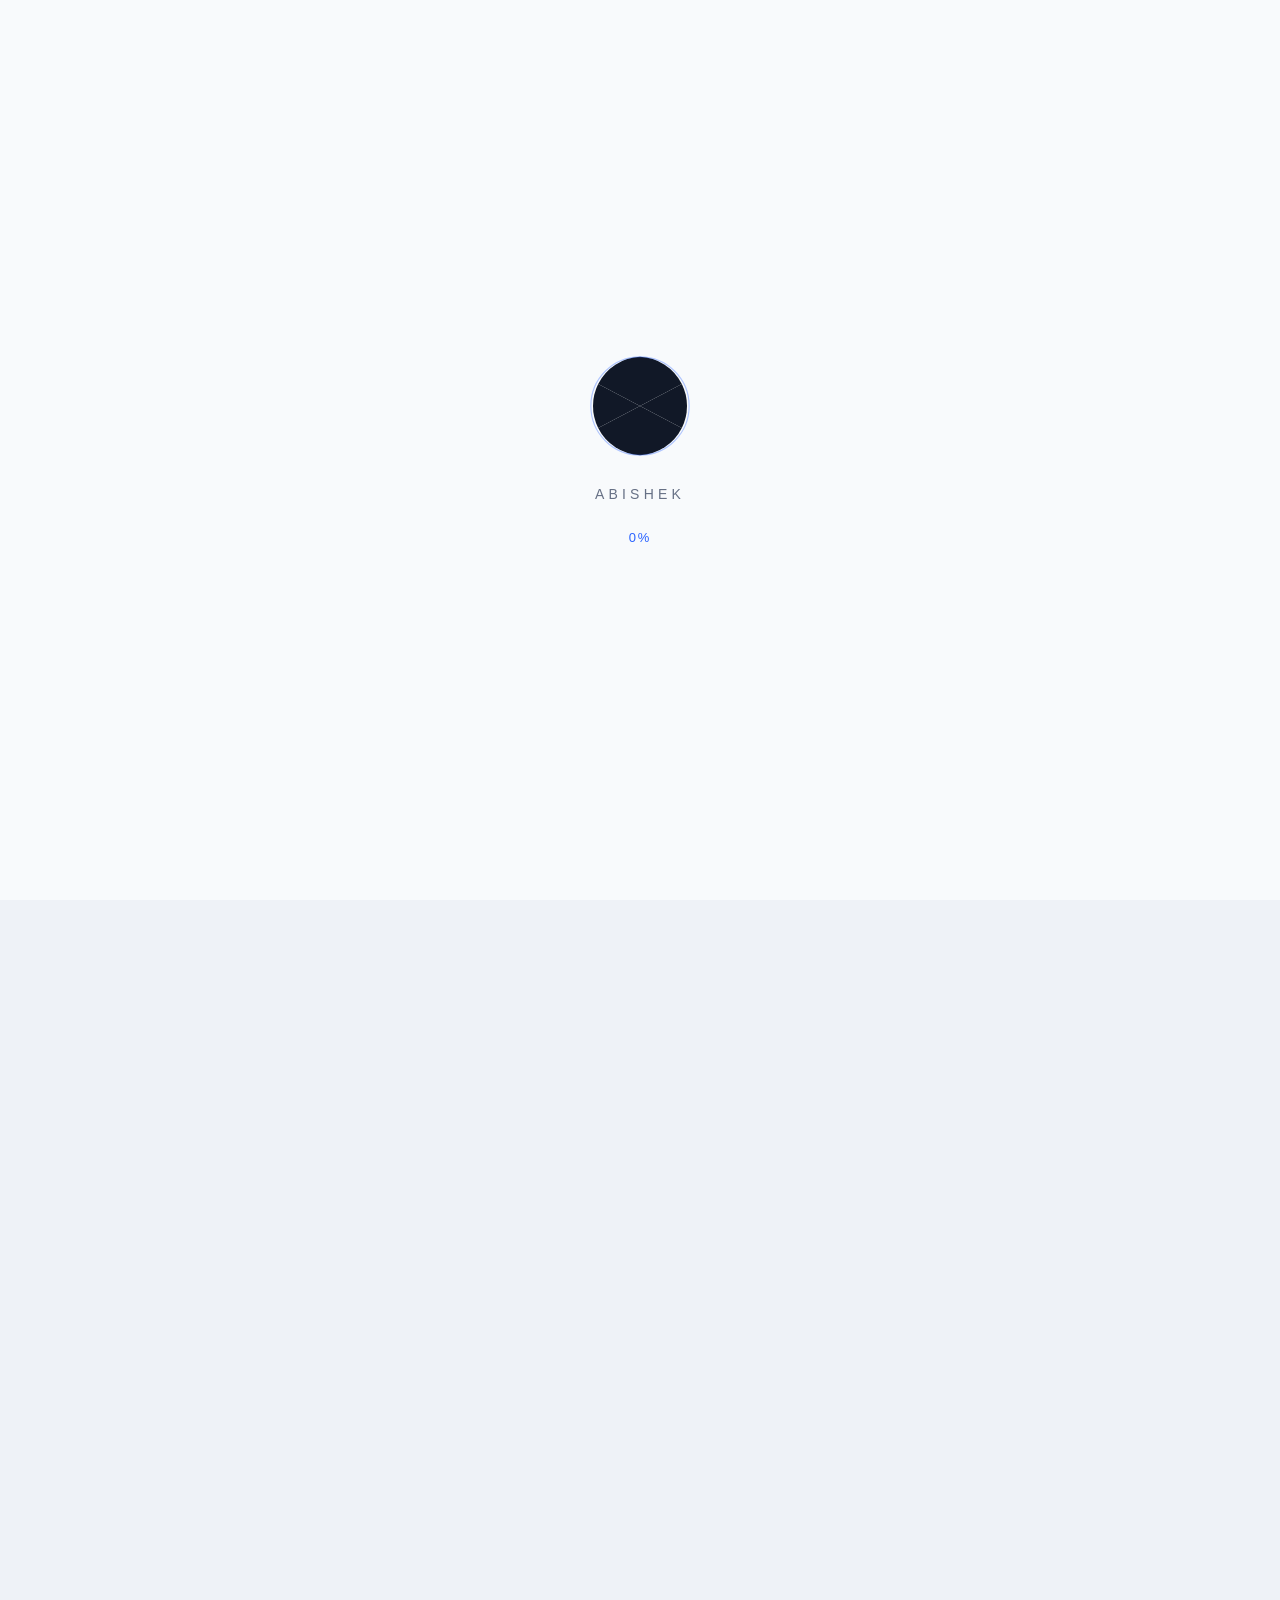
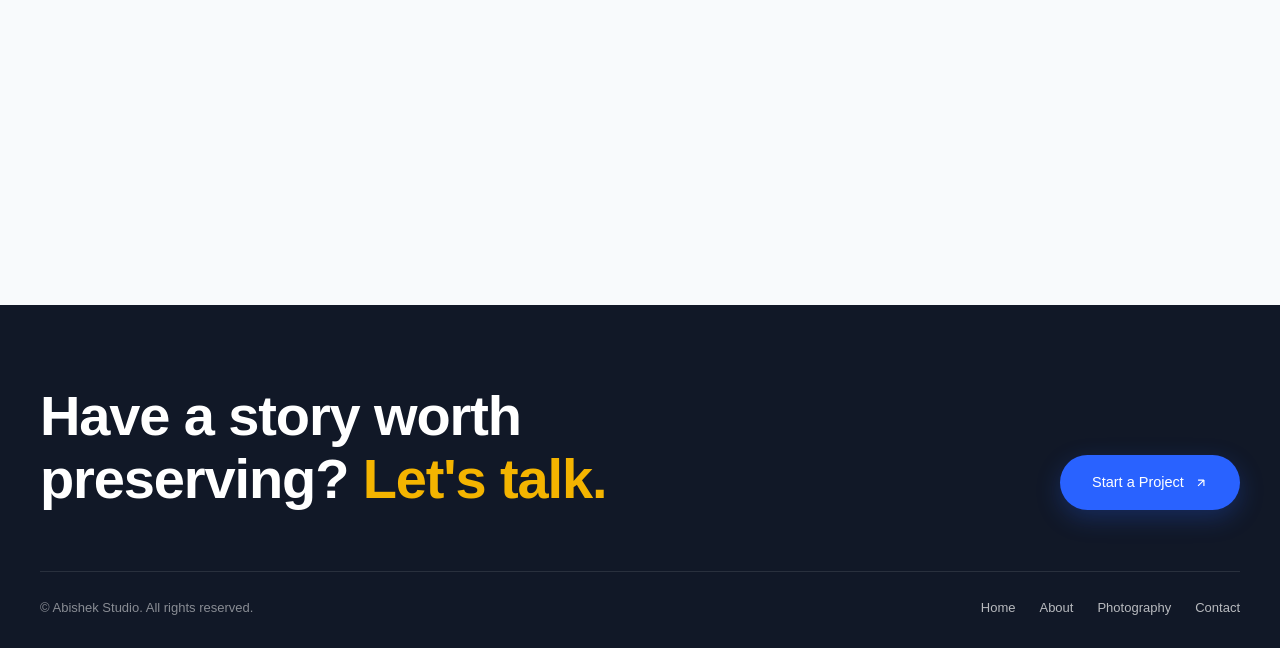
==== commit 47f76c8c: "pic" ====
--- a/index.html
+++ b/index.html
@@ -52,7 +52,7 @@
 <header id="site-header">
   <div class="navbar">
     <div class="nav-inner">
-      <a href="#hero" class="logo">ABI<span>SHEK</span></a>
+      <a href="#hero" class="logo"><img src="images/logo.png" alt="Vision By Abishek logo" class="logo-img"></a>
       <ul class="nav-links">
         <li><a href="#hero" class="nav-link active" data-target="hero">Home</a></li>
         <li><a href="#about" class="nav-link" data-target="about">About</a></li>
@@ -106,7 +106,7 @@
     <div class="hero-visual" id="hero-visual">
       <div class="hero-portrait-ring"></div>
       <div class="hero-portrait-frame" id="hero-portrait">
-        <img src="https://images.unsplash.com/photo-1519085360753-af0119f7cbe7?w=700&q=80&auto=format&fit=crop" alt="Abishek, photographer portrait" onerror="this.onerror=null;this.src='https://picsum.photos/seed/abishek-hero/700/860';">
+        <img src="images/hero.png" alt="Abishek, photographer portrait" onerror="this.onerror=null;this.src='https://picsum.photos/seed/abishek-hero/700/860';">
       </div>
       <div class="float-icon fi-1"><svg viewBox="0 0 24 24" fill="none" stroke="currentColor" stroke-width="1.8"><rect x="3" y="7" width="18" height="13" rx="2"/><circle cx="12" cy="13.5" r="3.5"/><path d="M8 7l1.4-2.5h5.2L16 7"/></svg></div>
       <div class="float-icon fi-2"><svg viewBox="0 0 24 24" fill="none" stroke="currentColor" stroke-width="1.8"><circle cx="12" cy="12" r="8"/><circle cx="12" cy="12" r="3"/></svg></div>
@@ -132,6 +132,9 @@
             <div class="badge-num">8+ yrs</div>
             <div class="badge-label">Behind the lens, crafting visual stories</div>
           </div>
+        </div>
+        <div class="about-portrait-img-2">
+          <img src="images/about-2.jpg" alt="Abishek at work, second photo">
         </div>
       </div>
 
--- a/style.css
+++ b/style.css
@@ -0,0 +1,402 @@
+:root{
+  /* ===== Premium color system ===== */
+  --bg:#F8FAFC;
+  --bg2:#EEF2F7;
+  --accent:#2962FF;
+  --accent-2:#F4B400;
+  --text:#111827;
+  --text-light:#667085;
+  --border:rgba(17,24,39,.08);
+  --white:#ffffff;
+  --shadow-sm: 0 2px 12px rgba(17,24,39,.05);
+  --shadow-md: 0 12px 40px rgba(17,24,39,.08);
+  --shadow-lg: 0 24px 70px rgba(17,24,39,.14);
+  --ease: cubic-bezier(.16,.84,.44,1);
+
+  /* ===== Typography system =====
+     Primary heading   -> General Sans (fallback Helvetica Neue)
+     Secondary heading -> TT Hoves Pro Trial, auto-falls back to General Sans
+                           (licensed font, not loadable from a free CDN —
+                           swap this one variable if a license is purchased)
+     Body               -> Lexend
+  */
+  --f-display:'General Sans','Helvetica Neue',sans-serif;
+  --f-head:'TT Hoves Pro Trial','General Sans','Helvetica Neue',sans-serif;
+  --f-body:'Lexend',sans-serif;
+}
+*{margin:0;padding:0;box-sizing:border-box;}
+html{background:var(--bg);}
+html.lenis, html.lenis body{height:auto;}
+.lenis.lenis-smooth{scroll-behavior:auto!important;}
+body{
+  font-family:var(--f-body);
+  background:var(--bg);
+  color:var(--text);
+  overflow-x:hidden;
+  cursor:none;
+  -webkit-font-smoothing:antialiased;
+  line-height:1.6;
+}
+@media (max-width:900px){ body{cursor:auto;} }
+img{max-width:100%;display:block;}
+a{color:inherit;text-decoration:none;}
+button{font-family:inherit;cursor:pointer;border:none;background:none;color:inherit;}
+::selection{background:var(--accent);color:#fff;}
+.wrap{max-width:1320px;margin:0 auto;padding:0 40px;}
+@media (max-width:640px){.wrap{padding:0 22px;}}
+
+h1,h2,h3,h4{font-family:var(--f-head);font-weight:600;letter-spacing:-0.02em;line-height:1.12;}
+.hero-title, .logo{font-family:var(--f-display);} /* primary heading face */
+
+.eyebrow{
+  font-family:var(--f-body);
+  font-size:12.5px;
+  letter-spacing:.2em;
+  text-transform:uppercase;
+  color:var(--accent);
+  font-weight:600;
+  display:flex;align-items:center;gap:10px;
+}
+.eyebrow::before{content:'';width:26px;height:1px;background:var(--accent);display:inline-block;}
+.section-tag{color:var(--text-light);font-size:16px;max-width:520px;line-height:1.7;font-weight:300;}
+
+/* ===== custom cursor ===== */
+#cursor-dot,#cursor-ring{
+  position:fixed;top:0;left:0;border-radius:50%;pointer-events:none;z-index:9999;
+  transform:translate(-50%,-50%);
+}
+#cursor-dot{width:6px;height:6px;background:var(--accent);}
+#cursor-ring{width:38px;height:38px;border:1px solid rgba(41,98,255,.45);transition:width .3s var(--ease),height .3s var(--ease),border-color .3s var(--ease),background .3s var(--ease);}
+#cursor-ring.big{width:96px;height:96px;background:rgba(41,98,255,.06);border-color:rgba(41,98,255,.2);}
+#cursor-ring.view{display:flex;align-items:center;justify-content:center;}
+#cursor-ring.view::after{content:'View';font-size:11px;letter-spacing:.08em;text-transform:uppercase;color:var(--accent);font-weight:600;}
+@media (max-width:900px){#cursor-dot,#cursor-ring{display:none;}}
+
+/* ===== loader ===== */
+#loader{
+  position:fixed;inset:0;z-index:10000;background:var(--bg);
+  display:flex;align-items:center;justify-content:center;flex-direction:column;gap:22px;
+}
+.shutter{position:relative;width:110px;height:110px;}
+.shutter svg{width:100%;height:100%;}
+.shutter-blade{transform-origin:75px 75px;transition:transform 1.1s var(--ease);}
+#loader .loader-label{font-family:var(--f-display);font-size:14px;letter-spacing:.3em;text-transform:uppercase;color:var(--text-light);}
+#loader .loader-pct{font-family:var(--f-display);font-size:13px;color:var(--accent);letter-spacing:.15em;}
+
+/* ===== nav ===== */
+header{position:fixed;top:0;left:0;right:0;z-index:900;padding:26px 0;transition:padding .4s var(--ease);}
+header .navbar{max-width:1320px;margin:0 auto;padding:0 40px;display:flex;align-items:center;justify-content:space-between;}
+@media (max-width:640px){header .navbar{padding:0 22px;}}
+header.scrolled{padding:14px 0;}
+header.scrolled .nav-inner{
+  background:rgba(248,250,252,.72);backdrop-filter:blur(18px) saturate(160%);-webkit-backdrop-filter:blur(18px) saturate(160%);
+  box-shadow:var(--shadow-sm);border:1px solid var(--border);
+}
+.nav-inner{width:100%;display:flex;align-items:center;justify-content:space-between;padding:10px 10px 10px 24px;border-radius:100px;transition:all .4s var(--ease);}
+.logo{font-size:20px;font-weight:600;letter-spacing:.02em;}
+.logo span{color:var(--accent);}
+.nav-links{display:flex;gap:2px;list-style:none;align-items:center;}
+.nav-links a{position:relative;padding:10px 18px;font-size:14px;font-weight:500;color:var(--text-light);border-radius:100px;transition:color .3s;}
+.nav-links a:hover,.nav-links a.active{color:var(--text);}
+.nav-links a.active::after{content:'';position:absolute;left:18px;right:18px;bottom:5px;height:2px;background:var(--accent);border-radius:2px;transform-origin:left;animation:navIndicator .35s var(--ease);}
+@keyframes navIndicator{from{transform:scaleX(0);}to{transform:scaleX(1);}}
+.nav-cta{background:var(--text);color:#fff;padding:11px 24px;border-radius:100px;font-size:14px;font-weight:500;display:flex;align-items:center;gap:8px;}
+.nav-cta:hover{background:var(--accent);}
+.burger{display:none;width:44px;height:44px;border-radius:50%;background:var(--white);border:1px solid var(--border);align-items:center;justify-content:center;flex-direction:column;gap:5px;}
+.burger span{width:18px;height:2px;background:var(--text);display:block;transition:.3s;}
+@media (max-width:900px){.nav-links,.nav-cta{display:none;}.burger{display:flex;}}
+#mobile-menu{position:fixed;inset:0;z-index:950;background:var(--bg);display:flex;flex-direction:column;justify-content:center;padding:40px;transform:translateY(-100%);transition:transform .6s var(--ease);}
+#mobile-menu.open{transform:translateY(0);}
+#mobile-menu a{font-family:var(--f-display);font-size:38px;padding:14px 0;border-bottom:1px solid var(--border);}
+#mobile-menu .mm-close{position:absolute;top:30px;right:30px;width:44px;height:44px;border-radius:50%;border:1px solid var(--border);display:flex;align-items:center;justify-content:center;}
+
+/* ===== hero =====
+   NOTE (bug fix): the reveal animation for .hero-title .line span must
+   land on yPercent(0), never a value beyond 0, or the glyphs end up
+   partially outside the overflow:hidden line box (the "clipped ABISHEK"
+   bug). Extra line-height + bottom padding on .line also protects
+   descenders/ascenders across every font swap. See script.js. */
+#hero{position:relative;min-height:100svh;display:flex;align-items:center;overflow:hidden;padding-top:120px;padding-bottom:60px;}
+.hero-bg-lines{position:absolute;inset:0;opacity:.5;pointer-events:none;}
+.hero-grid{display:grid;grid-template-columns:1.05fr .95fr;gap:40px;align-items:center;width:100%;position:relative;z-index:2;}
+@media (max-width:980px){.hero-grid{grid-template-columns:1fr;gap:70px;}}
+.hero-eyebrow{margin-bottom:26px;font-family:var(--f-body);font-size:12.5px;letter-spacing:.2em;text-transform:uppercase;color:var(--accent);font-weight:600;}
+.hero-title{font-size:clamp(46px,7vw,92px);}
+.hero-title .line{display:block;overflow:hidden;line-height:1.12;padding-bottom:.1em;margin-bottom:-.1em;}
+.hero-title .line span{display:inline-block;transform:translateY(0);will-change:transform;}
+.hero-role{font-family:var(--f-head);font-size:clamp(20px,2.4vw,28px);color:var(--accent);margin-top:10px;font-weight:500;}
+.hero-desc{max-width:460px;color:var(--text-light);font-size:17px;line-height:1.75;margin-top:26px;font-weight:300;}
+.hero-btns{display:flex;gap:16px;margin-top:40px;flex-wrap:wrap;}
+
+.btn{position:relative;display:inline-flex;align-items:center;gap:10px;padding:16px 32px;border-radius:100px;font-size:14.5px;font-weight:500;overflow:hidden;isolation:isolate;}
+.btn-primary{background:var(--accent);color:#fff;box-shadow:0 8px 24px rgba(41,98,255,.25);}
+.btn-primary::before{content:'';position:absolute;inset:0;background:#1d4ed8;transform:translateY(101%);transition:transform .45s var(--ease);z-index:-1;}
+.btn-primary:hover::before{transform:translateY(0);}
+.btn-primary:hover{box-shadow:0 12px 30px rgba(41,98,255,.35);}
+.btn-outline{border:1px solid var(--border);color:var(--text);background:var(--white);}
+.btn-outline:hover{border-color:var(--accent);color:var(--accent);}
+.btn:active{transform:scale(.97);}
+.magnetic{will-change:transform;}
+
+/* ripple */
+.ripple-dot{position:absolute;border-radius:50%;background:rgba(255,255,255,.55);transform:scale(0);animation:rippleAnim .6s var(--ease) forwards;pointer-events:none;}
+.btn-outline .ripple-dot{background:rgba(41,98,255,.18);}
+@keyframes rippleAnim{to{transform:scale(2.6);opacity:0;}}
+
+.hero-visual{position:relative;height:560px;display:flex;align-items:center;justify-content:center;}
+@media (max-width:980px){.hero-visual{height:420px;}}
+.hero-portrait-ring{position:absolute;width:420px;height:420px;border-radius:50%;background:conic-gradient(from 90deg, var(--accent), var(--accent-2), #2962FF33, var(--accent));filter:blur(2px);opacity:.5;animation:spin 16s linear infinite;}
+@media (max-width:980px){.hero-portrait-ring{width:320px;height:320px;}}
+@keyframes spin{to{transform:rotate(360deg);}}
+.hero-portrait-frame{position:relative;width:380px;height:460px;border-radius:190px 190px 24px 24px;overflow:hidden;box-shadow:var(--shadow-lg);border:6px solid var(--white);}
+@media (max-width:980px){.hero-portrait-frame{width:290px;height:360px;border-radius:145px 145px 20px 20px;}}
+.hero-portrait-frame img{width:100%;height:100%;object-fit:cover;transform:scale(1.12);}
+.float-icon{position:absolute;background:var(--white);border-radius:50%;box-shadow:var(--shadow-md);display:flex;align-items:center;justify-content:center;color:var(--accent);}
+.float-icon svg{width:20px;height:20px;}
+.fi-1{width:64px;height:64px;top:6%;left:-2%;}
+.fi-2{width:52px;height:52px;bottom:14%;right:-4%;color:var(--accent-2);}
+.fi-3{width:44px;height:44px;top:44%;right:6%;}
+.hero-particle{position:absolute;border-radius:50%;background:var(--accent);opacity:.35;pointer-events:none;}
+.hero-scroll{position:absolute;bottom:34px;left:50%;transform:translateX(-50%);display:flex;flex-direction:column;align-items:center;gap:10px;color:var(--text-light);font-size:11px;letter-spacing:.2em;text-transform:uppercase;z-index:3;}
+.hero-scroll .line{width:1px;height:38px;background:var(--border);position:relative;overflow:hidden;}
+.hero-scroll .line::after{content:'';position:absolute;top:-100%;left:0;width:100%;height:100%;background:var(--accent);animation:scrollLine 2s ease-in-out infinite;}
+@keyframes scrollLine{50%{top:100%;}100%{top:100%;}}
+
+/* ===== section shell ===== */
+section{position:relative;padding:140px 0;}
+@media (max-width:768px){section{padding:90px 0;}}
+.section-head{display:flex;justify-content:space-between;align-items:flex-end;gap:40px;margin-bottom:70px;flex-wrap:wrap;}
+@media (max-width:768px){.section-head{flex-direction:column;align-items:flex-start;gap:20px;margin-bottom:50px;}}
+.section-title{font-size:clamp(34px,4.6vw,56px);margin-top:16px;}
+
+/* ===== about ===== */
+#about{background:var(--bg2);}
+.about-grid{display:grid;grid-template-columns:.85fr 1.15fr;gap:80px;align-items:start;}
+@media (max-width:980px){.about-grid{grid-template-columns:1fr;gap:60px;}}
+.about-portrait{position:relative;}
+.about-portrait-img{border-radius:24px;overflow:hidden;box-shadow:var(--shadow-lg);aspect-ratio:4/5;}
+.about-portrait-img img{width:100%;height:100%;object-fit:cover;transition:transform .6s var(--ease);}
+.about-portrait-img:hover img{transform:scale(1.04);}
+.about-badge{position:absolute;bottom:-28px;left:-28px;background:var(--white);border-radius:20px;box-shadow:var(--shadow-md);padding:20px 26px;display:flex;align-items:center;gap:14px;border:1px solid var(--border);}
+@media (max-width:640px){.about-badge{left:0;bottom:-20px;padding:16px 20px;}}
+.badge-ring{width:52px;height:52px;position:relative;flex:none;}
+.badge-ring svg{transform:rotate(-90deg);}
+.badge-ring circle{fill:none;stroke-width:5;}
+.badge-num{font-family:var(--f-head);font-size:22px;}
+.badge-label{font-size:12px;color:var(--text-light);max-width:110px;line-height:1.4;}
+
+.about-cards{display:flex;flex-direction:column;gap:14px;}
+.a-card{background:var(--white);border:1px solid var(--border);border-radius:20px;padding:26px 28px;cursor:pointer;box-shadow:var(--shadow-sm);transition:box-shadow .35s var(--ease),border-color .35s,transform .35s var(--ease);}
+.a-card:hover{box-shadow:var(--shadow-md);transform:translateY(-2px);}
+.a-card.open{border-color:rgba(41,98,255,.25);}
+.a-card-top{display:flex;align-items:center;justify-content:space-between;gap:20px;}
+.a-card-left{display:flex;align-items:center;gap:18px;}
+.a-num{font-family:var(--f-head);font-size:13px;color:var(--accent);width:30px;}
+.a-title{font-family:var(--f-head);font-size:19px;font-weight:500;}
+.a-plus{width:34px;height:34px;border-radius:50%;border:1px solid var(--border);flex:none;display:flex;align-items:center;justify-content:center;transition:transform .4s var(--ease),background .3s;position:relative;}
+.a-plus::before,.a-plus::after{content:'';position:absolute;background:var(--text);transition:transform .35s var(--ease);}
+.a-plus::before{width:11px;height:1.4px;}
+.a-plus::after{width:1.4px;height:11px;}
+.a-card.open .a-plus{background:var(--accent);border-color:var(--accent);}
+.a-card.open .a-plus::before,.a-card.open .a-plus::after{background:#fff;}
+.a-card.open .a-plus::after{transform:rotate(90deg) scaleY(0);}
+.a-body{max-height:0;overflow:hidden;transition:max-height .5s var(--ease);}
+.a-body-in{padding-top:18px;color:var(--text-light);font-size:15px;line-height:1.8;font-weight:300;}
+
+.counters{display:grid;grid-template-columns:repeat(4,1fr);gap:20px;margin-top:64px;}
+@media (max-width:640px){.counters{grid-template-columns:repeat(2,1fr);}}
+.counter-num{font-family:var(--f-display);font-size:clamp(30px,4vw,44px);color:var(--text);display:flex;align-items:baseline;}
+.counter-num span.suffix{color:var(--accent);font-size:.5em;margin-left:2px;}
+.counter-label{font-size:13px;color:var(--text-light);margin-top:6px;}
+
+/* ===== skills ===== */
+.skills-grid{display:grid;grid-template-columns:repeat(4,1fr);gap:22px;}
+@media (max-width:900px){.skills-grid{grid-template-columns:repeat(2,1fr);}}
+@media (max-width:480px){.skills-grid{grid-template-columns:1fr;}}
+.skill-card{background:var(--white);border:1px solid var(--border);border-radius:22px;padding:32px 26px;text-align:center;box-shadow:var(--shadow-sm);position:relative;overflow:hidden;transition:transform .4s var(--ease),box-shadow .4s var(--ease);}
+.skill-card:hover{transform:translateY(-8px);box-shadow:var(--shadow-md);}
+.skill-ring{width:104px;height:104px;margin:0 auto 18px;position:relative;}
+.skill-ring svg{transform:rotate(-90deg);width:100%;height:100%;}
+.skill-ring circle{fill:none;stroke-width:6;}
+.skill-ring .bg-c{stroke:var(--bg2);}
+.skill-ring .fg-c{stroke:var(--accent);stroke-linecap:round;transition:stroke-dashoffset 1.4s var(--ease);}
+.skill-pct{position:absolute;inset:0;display:flex;align-items:center;justify-content:center;font-family:var(--f-display);font-size:20px;}
+.skill-name{font-family:var(--f-head);font-size:16px;font-weight:500;}
+.skill-desc{font-size:12.5px;color:var(--text-light);max-height:0;overflow:hidden;transition:max-height .4s var(--ease),margin .4s var(--ease);line-height:1.5;font-weight:300;}
+.skill-card:hover .skill-desc{max-height:60px;margin-top:10px;}
+
+/* ===== portfolio ===== */
+#portfolio{background:var(--bg2);}
+.filter-bar{display:flex;gap:10px;flex-wrap:wrap;margin-bottom:52px;}
+.filter-btn{padding:11px 22px;border-radius:100px;border:1px solid var(--border);font-size:13.5px;font-weight:500;color:var(--text-light);background:var(--white);transition:all .3s var(--ease);}
+.filter-btn:hover{color:var(--text);}
+.filter-btn.active{background:var(--text);color:#fff;border-color:var(--text);}
+
+.masonry{column-count:3;column-gap:20px;}
+@media (max-width:980px){.masonry{column-count:2;}}
+@media (max-width:600px){.masonry{column-count:1;}}
+.g-card{break-inside:avoid;margin-bottom:20px;border-radius:20px;overflow:hidden;position:relative;background:var(--white);box-shadow:var(--shadow-sm);cursor:pointer;transition:box-shadow .4s var(--ease),transform .4s var(--ease);}
+.g-card:hover{box-shadow:var(--shadow-lg);transform:translateY(-4px);}
+.g-card-img{overflow:hidden;position:relative;}
+.g-card-img img{width:100%;display:block;transition:transform .7s var(--ease);}
+.g-card:hover .g-card-img img{transform:scale(1.08);}
+.g-overlay{position:absolute;inset:0;background:linear-gradient(to top,rgba(17,24,39,.78) 0%,rgba(17,24,39,.15) 45%,transparent 70%);opacity:0;transition:opacity .4s var(--ease);display:flex;flex-direction:column;justify-content:flex-end;padding:22px;color:#fff;}
+.g-card:hover .g-overlay{opacity:1;}
+.g-cat{font-size:11px;text-transform:uppercase;letter-spacing:.15em;color:var(--accent-2);font-weight:600;}
+.g-title{font-family:var(--f-head);font-size:19px;margin-top:6px;}
+.g-loc{font-size:12.5px;opacity:.8;margin-top:4px;display:flex;align-items:center;gap:6px;}
+.g-dots{position:absolute;top:14px;right:14px;width:36px;height:36px;border-radius:50%;background:rgba(255,255,255,.92);display:flex;align-items:center;justify-content:center;z-index:3;backdrop-filter:blur(6px);transition:transform .25s var(--ease);}
+.g-dots:hover{transform:scale(1.08);}
+.g-dots svg{width:16px;height:16px;color:var(--text);}
+.g-menu{position:absolute;top:56px;right:14px;background:#fff;border-radius:14px;box-shadow:var(--shadow-lg);width:170px;padding:8px;z-index:5;opacity:0;transform:translateY(-8px);pointer-events:none;transition:.25s var(--ease);}
+.g-menu.open{opacity:1;transform:translateY(0);pointer-events:auto;}
+.g-menu button{width:100%;text-align:left;padding:10px 12px;border-radius:8px;font-size:13.5px;display:flex;align-items:center;gap:10px;}
+.g-menu button:hover{background:var(--bg2);}
+.view-more-wrap{text-align:center;margin-top:50px;}
+
+/* ===== modal (image detail) ===== */
+#modal-backdrop{position:fixed;inset:0;background:rgba(17,24,39,.55);backdrop-filter:blur(10px);z-index:2000;display:flex;align-items:center;justify-content:center;padding:30px;opacity:0;pointer-events:none;transition:opacity .4s var(--ease);}
+#modal-backdrop.open{opacity:1;pointer-events:auto;}
+#modal{position:relative;background:var(--white);max-width:1040px;width:100%;max-height:88vh;overflow-y:auto;border-radius:28px;display:grid;grid-template-columns:1.1fr .9fr;transform:scale(.94) translateY(20px);opacity:0;transition:all .45s var(--ease);}
+#modal-backdrop.open #modal{transform:scale(1) translateY(0);opacity:1;}
+@media (max-width:800px){#modal{grid-template-columns:1fr;}}
+.modal-img{background:var(--bg2);}
+.modal-img img{width:100%;height:100%;object-fit:cover;max-height:88vh;}
+.modal-info{padding:40px;}
+.modal-close{position:absolute;top:20px;right:20px;width:42px;height:42px;border-radius:50%;background:#fff;box-shadow:var(--shadow-md);display:flex;align-items:center;justify-content:center;z-index:10;transition:transform .25s var(--ease);}
+.modal-close:hover{transform:rotate(90deg);}
+.modal-nav{position:absolute;top:50%;transform:translateY(-50%);width:44px;height:44px;border-radius:50%;background:rgba(255,255,255,.92);box-shadow:var(--shadow-md);display:flex;align-items:center;justify-content:center;z-index:10;transition:.25s var(--ease);}
+.modal-nav:hover{background:var(--accent);color:#fff;}
+.modal-prev{left:20px;}
+.modal-next{right:20px;}
+@media (max-width:800px){.modal-nav{top:auto;bottom:16px;transform:none;}.modal-prev{left:16px;}.modal-next{right:16px;}}
+.modal-cat{color:var(--accent);font-size:12px;letter-spacing:.15em;text-transform:uppercase;font-weight:600;}
+.modal-title{font-size:30px;margin-top:10px;}
+.modal-desc{color:var(--text-light);font-size:14.5px;line-height:1.75;margin-top:16px;font-weight:300;}
+.modal-story{background:var(--bg2);border-radius:16px;padding:18px 20px;margin-top:22px;font-size:14px;line-height:1.75;color:var(--text);}
+.modal-story b{color:var(--accent);display:block;font-size:11px;letter-spacing:.12em;text-transform:uppercase;margin-bottom:8px;font-family:var(--f-head);}
+.modal-specs{display:grid;grid-template-columns:1fr 1fr;gap:16px;margin-top:26px;padding-top:26px;border-top:1px solid var(--border);}
+.spec-label{font-size:11px;text-transform:uppercase;letter-spacing:.1em;color:var(--text-light);}
+.spec-val{font-size:14.5px;margin-top:4px;font-weight:500;}
+.modal-tags{display:flex;gap:8px;flex-wrap:wrap;margin-top:22px;}
+.tag{background:var(--bg2);padding:7px 14px;border-radius:100px;font-size:12px;color:var(--text-light);}
+.modal-related{margin-top:28px;padding-top:24px;border-top:1px solid var(--border);}
+.modal-related-label{font-size:11px;letter-spacing:.12em;text-transform:uppercase;color:var(--text-light);font-family:var(--f-head);display:block;margin-bottom:12px;}
+.modal-related-row{display:flex;gap:10px;overflow-x:auto;padding-bottom:4px;}
+.modal-related-row img{width:64px;height:64px;object-fit:cover;border-radius:12px;flex:none;cursor:pointer;opacity:.75;transition:opacity .25s,transform .25s;}
+.modal-related-row img:hover{opacity:1;transform:translateY(-3px);}
+
+/* ===== projects ===== */
+.projects-grid{display:grid;grid-template-columns:repeat(3,1fr);gap:24px;}
+@media (max-width:980px){.projects-grid{grid-template-columns:1fr;}}
+.p-card{background:var(--white);border-radius:24px;overflow:hidden;box-shadow:var(--shadow-sm);border:1px solid var(--border);transition:box-shadow .4s var(--ease),transform .4s var(--ease);}
+.p-card:hover{box-shadow:var(--shadow-lg);transform:translateY(-6px);}
+.p-cover{aspect-ratio:16/11;overflow:hidden;}
+.p-cover img{width:100%;height:100%;object-fit:cover;transition:transform .6s var(--ease);}
+.p-card:hover .p-cover img{transform:scale(1.06);}
+.p-body{padding:26px;}
+.p-role{font-size:12px;color:var(--accent);letter-spacing:.1em;text-transform:uppercase;font-weight:600;}
+.p-title{font-family:var(--f-head);font-size:21px;margin-top:8px;}
+.p-desc{font-size:14px;color:var(--text-light);margin-top:10px;line-height:1.65;font-weight:300;}
+.p-meta{display:flex;gap:18px;margin-top:18px;padding-top:18px;border-top:1px solid var(--border);font-size:12px;color:var(--text-light);}
+.p-link{display:inline-flex;align-items:center;gap:8px;margin-top:18px;font-size:13.5px;font-weight:600;color:var(--text);}
+.p-link svg{width:14px;height:14px;transition:transform .3s var(--ease);}
+.p-card:hover .p-link svg{transform:translate(4px,-4px);}
+
+/* ===== feedback / testimonials ===== */
+#testimonials{background:var(--bg2);}
+.feedback-actions{display:flex;gap:14px;flex-wrap:wrap;}
+.feedback-grid{display:grid;grid-template-columns:repeat(3,1fr);gap:22px;}
+@media (max-width:980px){.feedback-grid{grid-template-columns:1fr 1fr;}}
+@media (max-width:640px){.feedback-grid{grid-template-columns:1fr;}}
+.fb-card{background:rgba(255,255,255,.7);backdrop-filter:blur(14px);border:1px solid rgba(255,255,255,.7);border-radius:24px;padding:30px;box-shadow:var(--shadow-sm);opacity:0;transform:translateY(18px);animation:fbIn .6s var(--ease) forwards;}
+@keyframes fbIn{to{opacity:1;transform:translateY(0);}}
+.fb-stars{display:flex;gap:3px;color:var(--accent-2);margin-bottom:16px;}
+.fb-stars svg{width:15px;height:15px;}
+.fb-quote{font-size:14.5px;line-height:1.75;color:var(--text);font-weight:300;}
+.fb-person{display:flex;align-items:center;gap:14px;margin-top:24px;}
+.fb-avatar{width:46px;height:46px;border-radius:50%;flex:none;background:var(--accent);color:#fff;display:flex;align-items:center;justify-content:center;font-family:var(--f-head);font-size:15px;font-weight:600;}
+.fb-name{font-family:var(--f-head);font-size:14.5px;font-weight:500;}
+.fb-date{font-size:12px;color:var(--text-light);}
+.feedback-empty{display:none;text-align:center;color:var(--text-light);padding:40px 0;font-size:14.5px;}
+.feedback-empty.show{display:block;}
+
+/* ===== contact ===== */
+.contact-grid{display:grid;grid-template-columns:1fr 1fr;gap:70px;}
+@media (max-width:980px){.contact-grid{grid-template-columns:1fr;gap:50px;}}
+.contact-info-list{display:flex;flex-direction:column;gap:18px;margin-top:36px;}
+.ci-item{display:flex;align-items:center;gap:18px;padding:18px;background:var(--white);border:1px solid var(--border);border-radius:18px;transition:.3s;}
+.ci-item:hover{border-color:var(--accent);transform:translateX(6px);}
+.ci-icon{width:46px;height:46px;border-radius:50%;background:var(--bg2);display:flex;align-items:center;justify-content:center;color:var(--accent);flex:none;}
+.ci-icon svg{width:19px;height:19px;}
+.ci-label{font-size:11.5px;color:var(--text-light);text-transform:uppercase;letter-spacing:.08em;}
+.ci-val{font-size:15px;font-weight:500;margin-top:2px;}
+.social-row{display:flex;gap:12px;margin-top:28px;}
+.social-btn{width:46px;height:46px;border-radius:50%;border:1px solid var(--border);display:flex;align-items:center;justify-content:center;background:var(--white);transition:.3s;}
+.social-btn:hover{background:var(--text);color:#fff;border-color:var(--text);}
+.social-btn svg{width:17px;height:17px;}
+
+.contact-form, #fb-modal{background:var(--white);border-radius:28px;padding:40px;border:1px solid var(--border);box-shadow:var(--shadow-sm);}
+.f-row{display:grid;grid-template-columns:1fr 1fr;gap:16px;}
+@media (max-width:480px){.f-row{grid-template-columns:1fr;}}
+.f-group{margin-bottom:20px;position:relative;}
+.f-group .static-label{font-size:12px;color:var(--text-light);text-transform:uppercase;letter-spacing:.08em;margin-bottom:8px;display:block;}
+.f-group input,.f-group textarea,.f-group select{width:100%;padding:14px 16px;border-radius:12px;border:1px solid var(--border);background:var(--bg);font-family:inherit;font-size:14.5px;transition:border-color .3s,box-shadow .3s;}
+.f-group input:focus,.f-group textarea:focus,.f-group select:focus{outline:none;border-color:var(--accent);box-shadow:0 0 0 4px rgba(41,98,255,.1);}
+
+/* floating labels */
+.f-group.floating{padding-top:6px;}
+.f-group.floating input,.f-group.floating textarea{padding:20px 16px 8px;}
+.f-group.floating label{position:absolute;left:16px;top:20px;font-size:14.5px;color:var(--text-light);pointer-events:none;transition:all .2s var(--ease);transform-origin:left top;}
+.f-group.floating input:focus + label,
+.f-group.floating input:not(:placeholder-shown) + label,
+.f-group.floating textarea:focus + label,
+.f-group.floating textarea:not(:placeholder-shown) + label{
+  top:8px;font-size:11px;letter-spacing:.06em;text-transform:uppercase;color:var(--accent);
+}
+
+.send-btn{width:100%;justify-content:center;margin-top:6px;}
+.send-btn .icon-send{width:16px;height:16px;transition:transform .3s var(--ease);}
+.send-btn:hover .icon-send{transform:translate(4px,-4px);}
+.form-success{display:none;text-align:center;padding:30px 0;}
+.form-success.show{display:block;}
+.form-success svg{width:56px;height:56px;color:var(--accent);margin:0 auto 16px;}
+.form-success h3{font-size:20px;}
+.form-success p{color:var(--text-light);font-size:14px;margin-top:8px;font-weight:300;}
+
+/* star rating input (feedback modal) */
+.star-input{display:flex;gap:6px;}
+.star-input .star{font-size:30px;line-height:1;color:var(--border);transition:transform .2s var(--ease),color .2s;}
+.star-input .star:hover{transform:scale(1.15);}
+.star-input .star.active{color:var(--accent-2);}
+.fb-error{color:#D92D20;font-size:13px;margin-bottom:10px;min-height:0;}
+
+/* ===== feedback modal ===== */
+#fb-modal-backdrop{position:fixed;inset:0;background:rgba(17,24,39,.55);backdrop-filter:blur(10px);z-index:2100;display:flex;align-items:center;justify-content:center;padding:24px;opacity:0;pointer-events:none;transition:opacity .4s var(--ease);}
+#fb-modal-backdrop.open{opacity:1;pointer-events:auto;}
+#fb-modal{position:relative;max-width:560px;width:100%;max-height:90vh;overflow-y:auto;transform:scale(.92) translateY(20px);opacity:0;transition:all .45s var(--ease);}
+#fb-modal-backdrop.open #fb-modal{transform:scale(1) translateY(0);opacity:1;}
+.fb-modal-head h3{font-size:24px;margin-top:0;}
+.fb-modal-head p{color:var(--text-light);font-size:14px;margin-top:8px;margin-bottom:26px;font-weight:300;}
+
+/* ===== footer ===== */
+footer{background:var(--text);color:#fff;padding:80px 0 30px;}
+.footer-top{display:flex;justify-content:space-between;align-items:flex-end;flex-wrap:wrap;gap:30px;padding-bottom:60px;border-bottom:1px solid rgba(255,255,255,.1);}
+.footer-cta-title{font-size:clamp(30px,4.6vw,56px);max-width:640px;}
+.footer-cta-title span{color:var(--accent-2);}
+.footer-bottom{display:flex;justify-content:space-between;align-items:center;padding-top:26px;flex-wrap:wrap;gap:16px;color:rgba(255,255,255,.5);font-size:13px;}
+.footer-bottom a{color:rgba(255,255,255,.7);}
+.footer-links{display:flex;gap:24px;}
+
+/* ===== reveal helper ===== */
+.reveal{opacity:0;transform:translateY(36px);}
+
+/* ===== accessibility / perf ===== */
+a:focus-visible,button:focus-visible,input:focus-visible,textarea:focus-visible,select:focus-visible{
+  outline:2px solid var(--accent);outline-offset:2px;
+}
+img{content-visibility:auto;}
+
+@media (prefers-reduced-motion: reduce){
+  *{animation:none!important;transition:none!important;}
+}
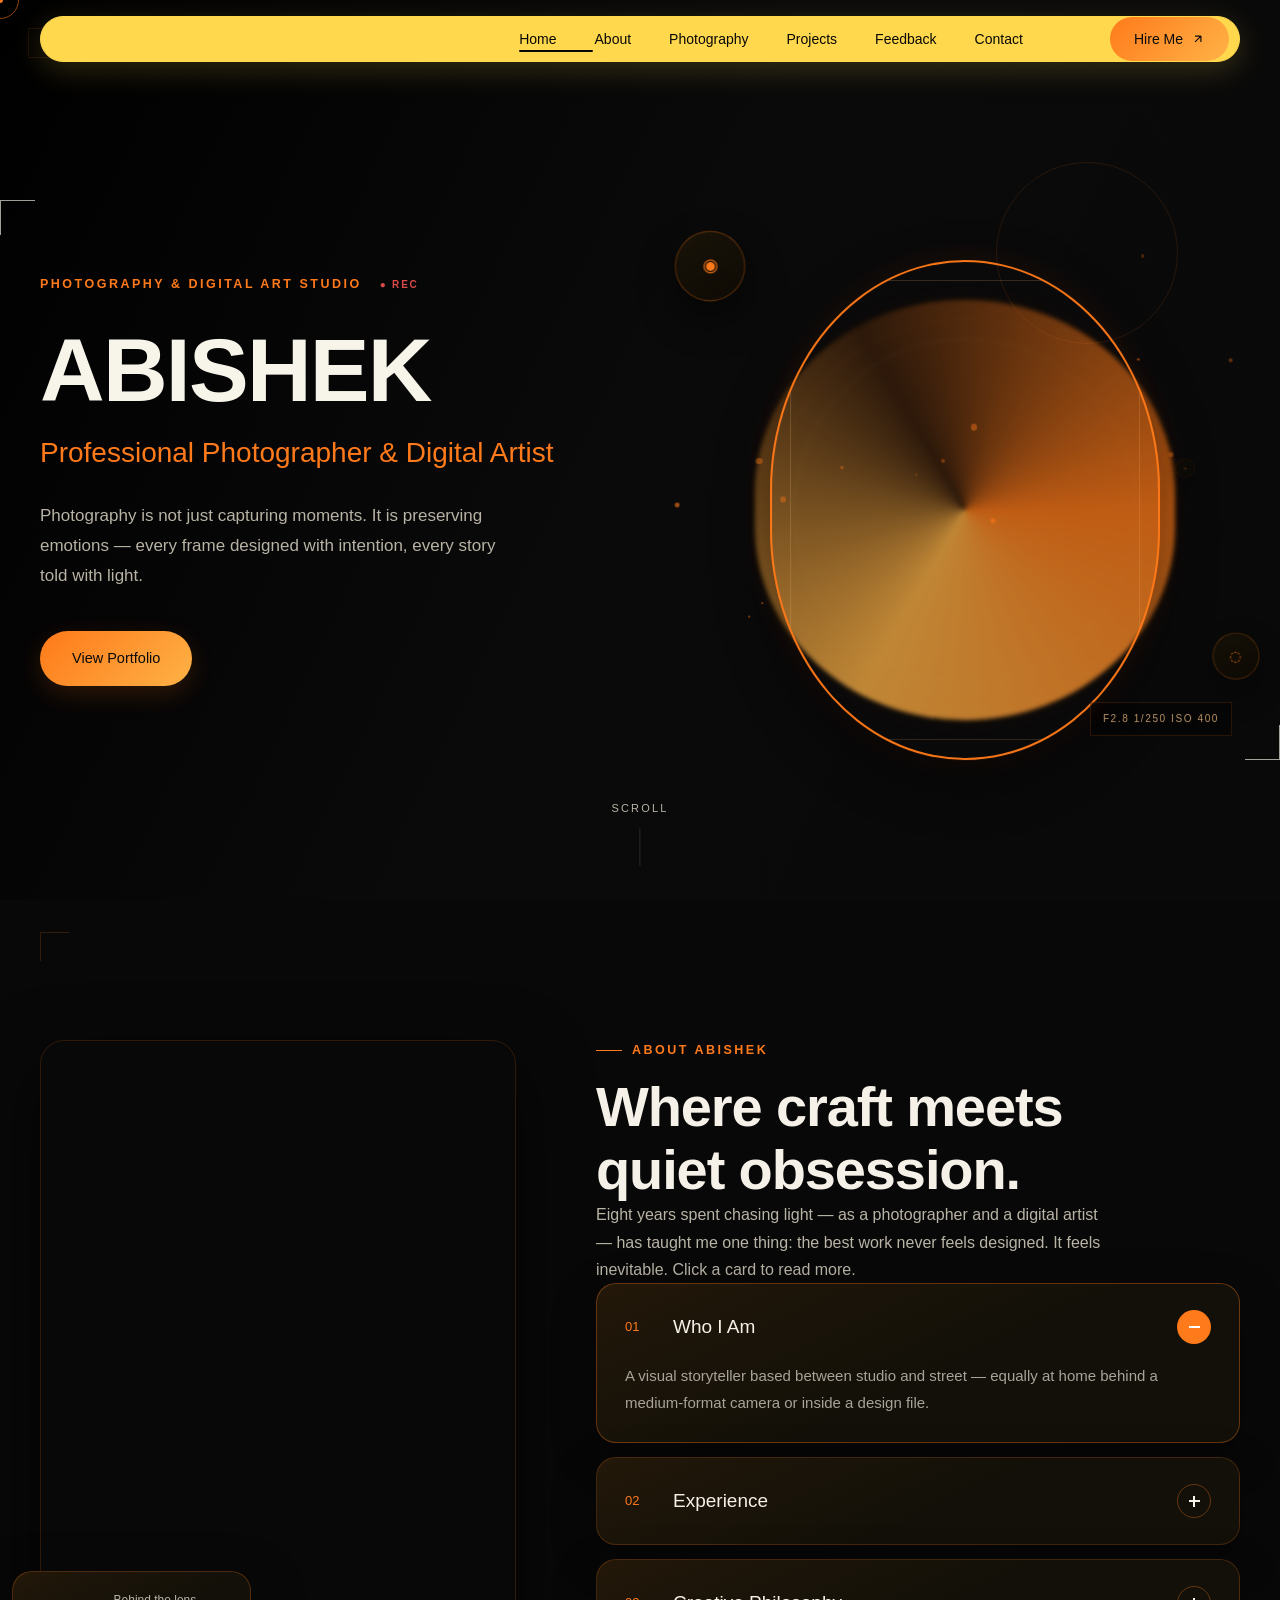
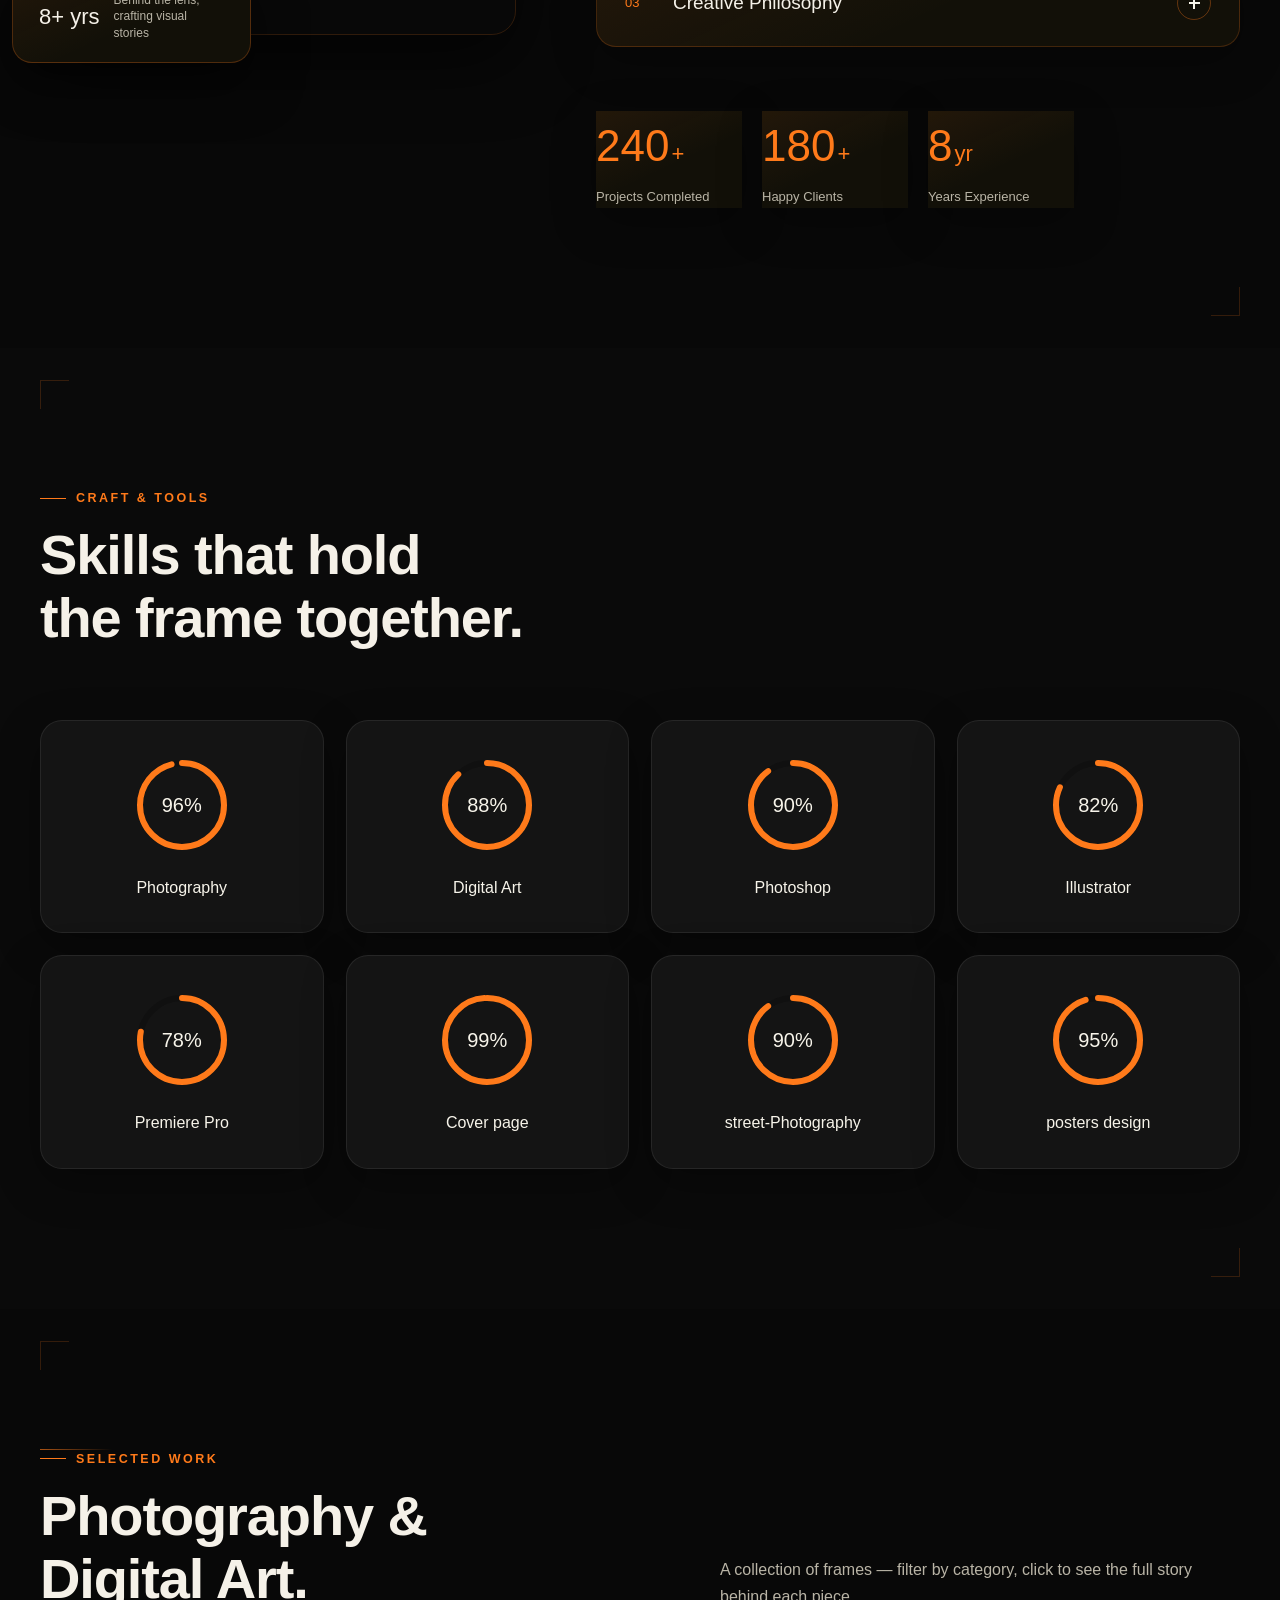
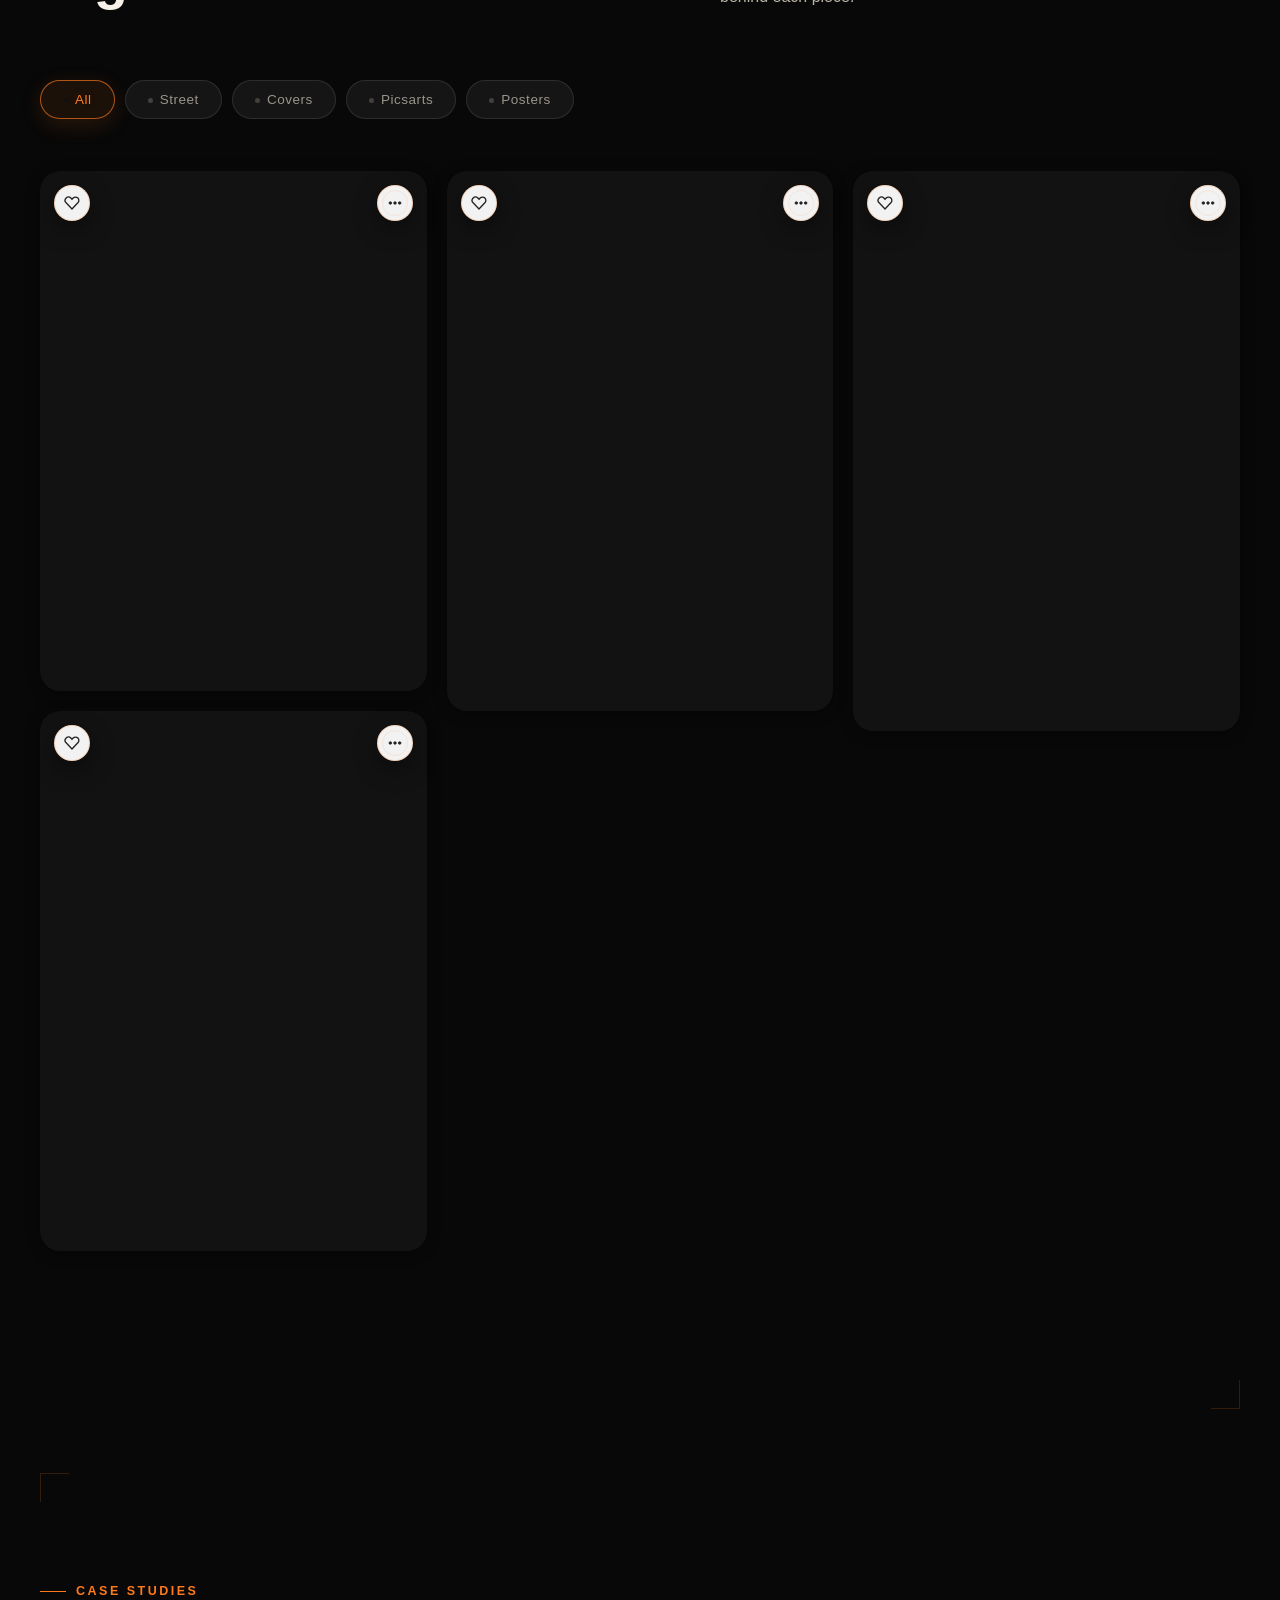
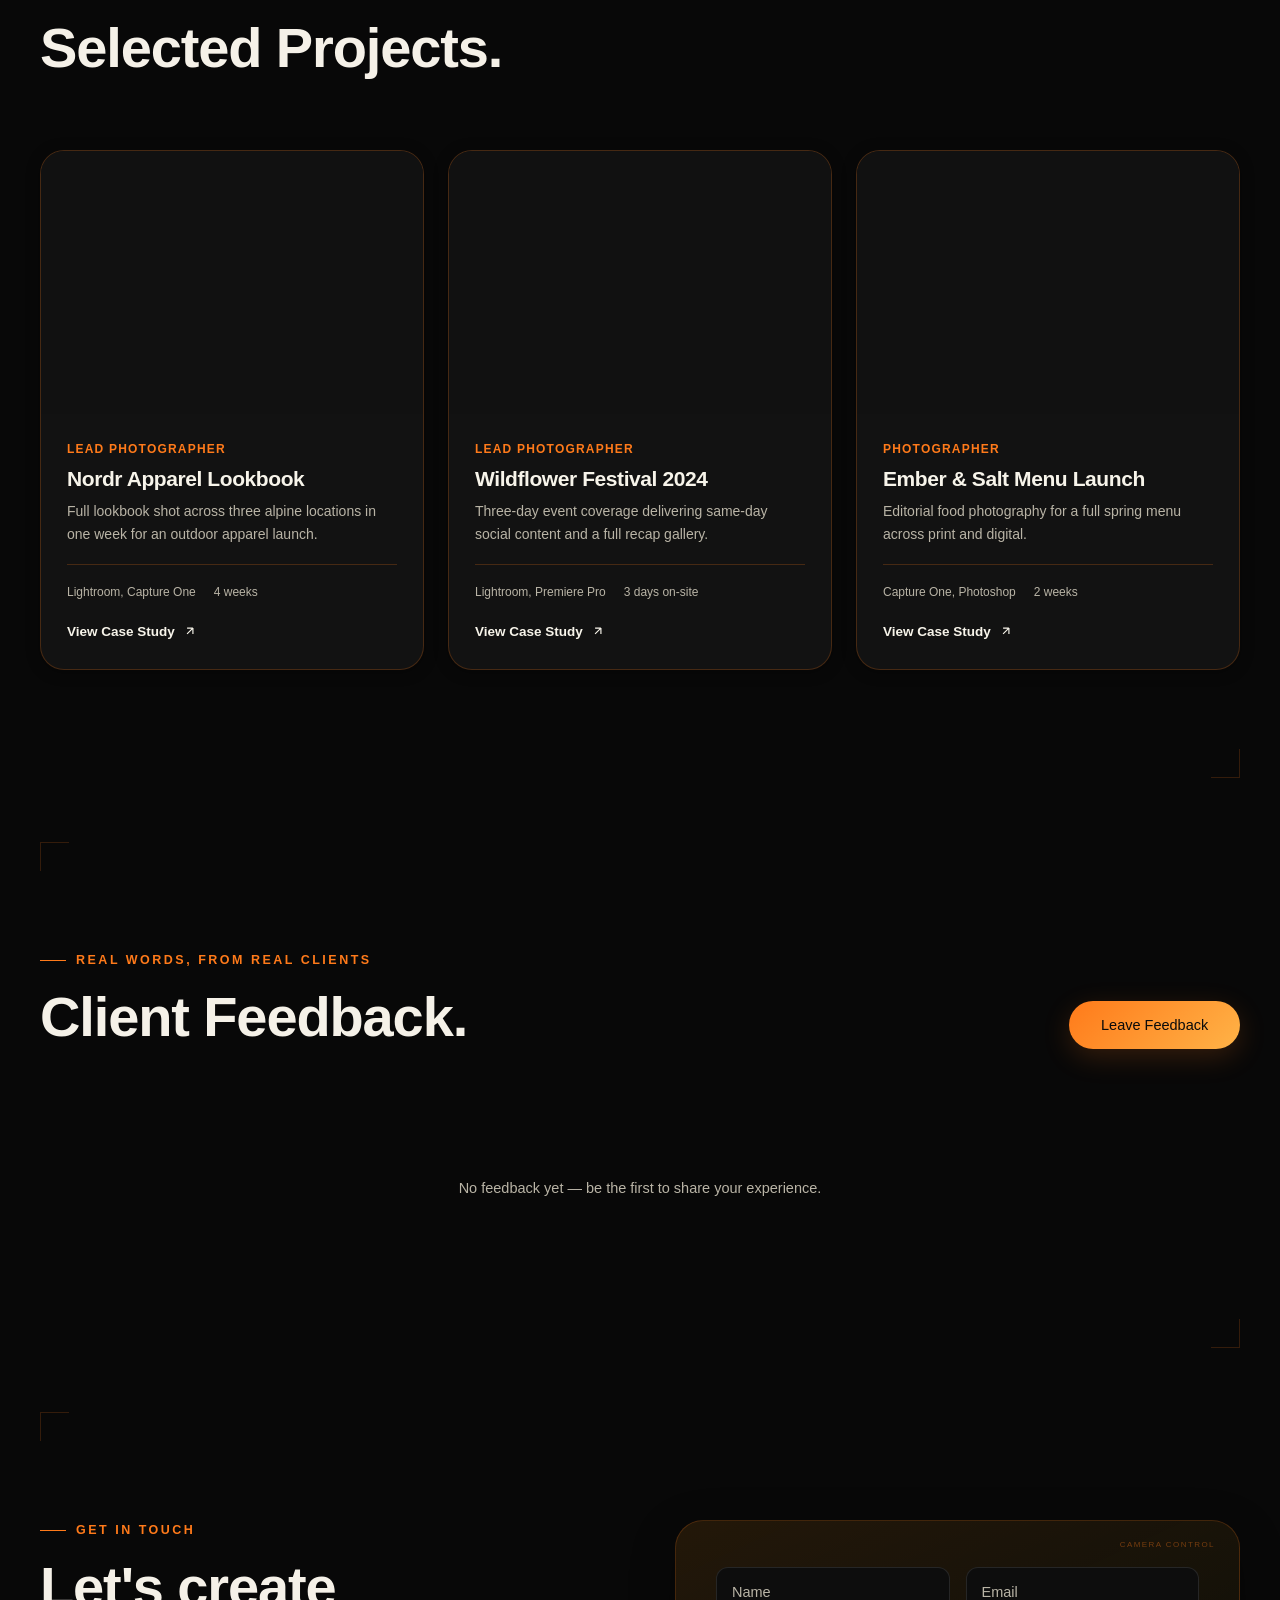
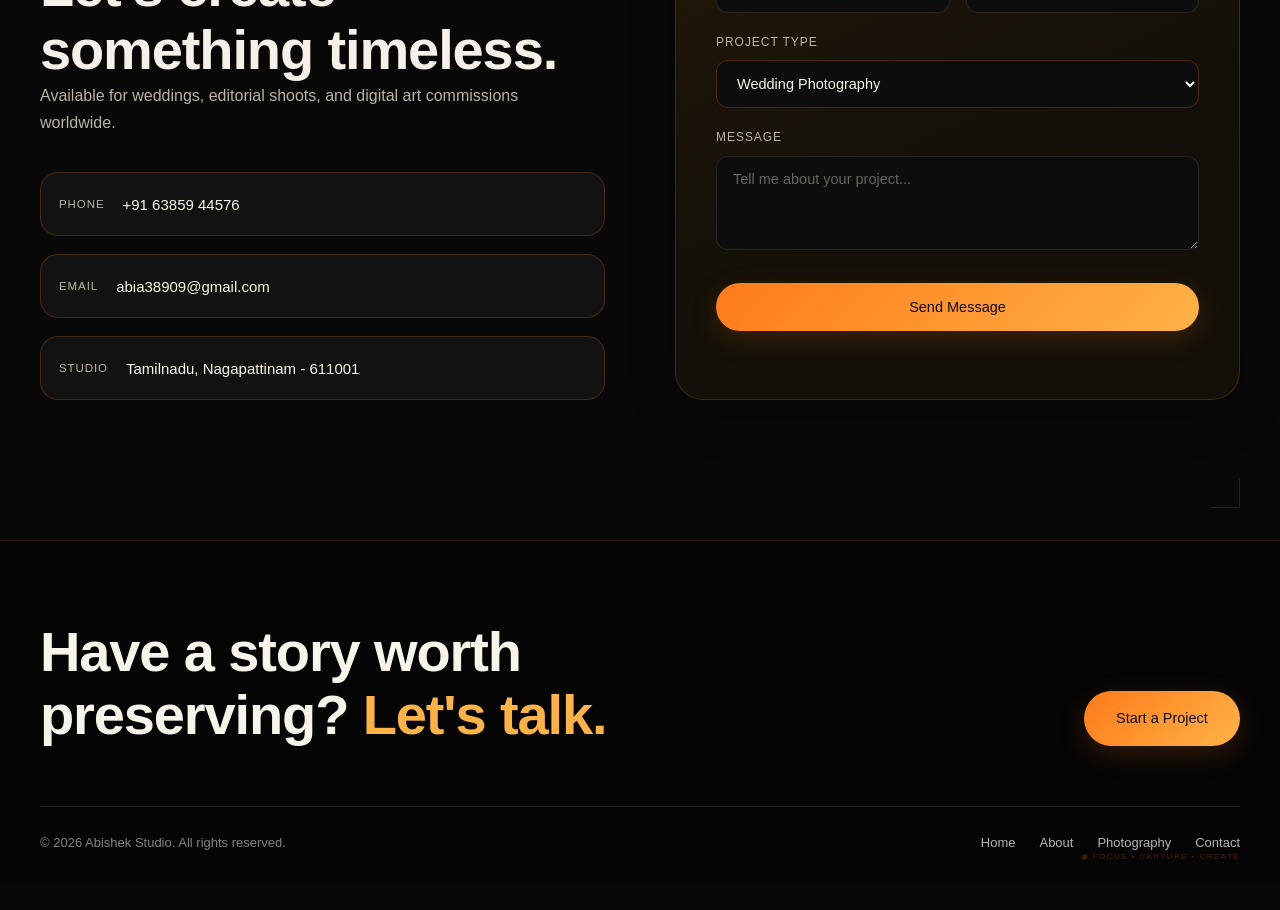
==== commit 131eba64: "suji to me 1 day" ====
--- a/index.html
+++ b/index.html
@@ -1,400 +1,27 @@
 <!DOCTYPE html>
 <html lang="en">
 <head>
-<meta charset="UTF-8">
-<meta name="viewport" content="width=device-width, initial-scale=1.0">
-<title>ABISHEK — Photographer &amp; Digital Artist</title>
-<meta name="description" content="ABISHEK — Professional Photographer &amp; Digital Artist. Photography is not just capturing moments, it is preserving emotions.">
-
-<!-- Fonts: General Sans (primary + secondary heading fallback) + Lexend (body) -->
-<link rel="preconnect" href="https://fonts.googleapis.com">
-<link rel="preconnect" href="https://fonts.gstatic.com" crossorigin>
-<link href="https://fonts.googleapis.com/css2?family=Lexend:wght@300;400;500;600;700&display=swap" rel="stylesheet">
-<link href="https://api.fontshare.com/v2/css?f[]=general-sans@400,500,600,700&display=swap" rel="stylesheet">
-<!--
-  NOTE: "TT Hoves Pro Trial" is a licensed commercial font and cannot be
-  loaded from a free CDN. Per the brief, it automatically falls back to
-  General Sans (see --f-head-secondary in style.css). If the client later
-  purchases a license, host the font files and update that one variable.
--->
-
-<link rel="stylesheet" href="style.css">
-
-<script src="https://cdnjs.cloudflare.com/ajax/libs/gsap/3.12.5/gsap.min.js"></script>
-<script src="https://cdnjs.cloudflare.com/ajax/libs/gsap/3.12.5/ScrollTrigger.min.js"></script>
-<script src="https://unpkg.com/lenis@1.1.13/dist/lenis.min.js"></script>
-<!-- Supabase client for the feedback system (see script.js for config) -->
-<script src="https://unpkg.com/@supabase/supabase-js@2"></script>
+  <meta charset="UTF-8"><meta name="viewport" content="width=device-width, initial-scale=1.0"><title>ABISHEK</title>
+  <meta name="description" content="ABISHEK — Professional Photographer & Digital Artist. Photography is not just capturing moments, it is preserving emotions.">
+  <link rel="icon" type="image/png" href="images/icon.png"><link rel="apple-touch-icon" href="images/icon.png">
+  <link rel="stylesheet" href="style.css"><link rel="stylesheet" href="photography-animations.css"><link rel="stylesheet" href="black-gold-theme.css"><link rel="stylesheet" href="orange-enhance.css">
+  <script src="vendor/gsap.min.js"></script><script src="vendor/ScrollTrigger.min.js"></script><script src="vendor/lenis.min.js"></script><script src="vendor/supabase.min.js"></script>
 </head>
 <body>
-
-<div id="cursor-dot"></div>
-<div id="cursor-ring"></div>
-
-<div id="loader">
-  <div class="shutter">
-    <svg viewBox="0 0 150 150">
-      <g id="blades" fill="#111827">
-        <path class="shutter-blade" d="M75 75 L75 8 A67 67 0 0 1 132 45 Z"/>
-        <path class="shutter-blade" d="M75 75 L132 45 A67 67 0 0 1 132 105 Z"/>
-        <path class="shutter-blade" d="M75 75 L132 105 A67 67 0 0 1 75 142 Z"/>
-        <path class="shutter-blade" d="M75 75 L75 142 A67 67 0 0 1 18 105 Z"/>
-        <path class="shutter-blade" d="M75 75 L18 105 A67 67 0 0 1 18 45 Z"/>
-        <path class="shutter-blade" d="M75 75 L18 45 A67 67 0 0 1 75 8 Z"/>
-      </g>
-      <circle cx="75" cy="75" r="67" fill="none" stroke="#2962FF" stroke-width="1.5" opacity=".35"/>
-    </svg>
-  </div>
-  <div class="loader-label">ABISHEK</div>
-  <div class="loader-pct" id="loader-pct">0%</div>
-</div>
-
-<header id="site-header">
-  <div class="navbar">
-    <div class="nav-inner">
-      <a href="#hero" class="logo"><img src="images/logo.png" alt="Vision By Abishek logo" class="logo-img"></a>
-      <ul class="nav-links">
-        <li><a href="#hero" class="nav-link active" data-target="hero">Home</a></li>
-        <li><a href="#about" class="nav-link" data-target="about">About</a></li>
-        <li><a href="#portfolio" class="nav-link" data-target="portfolio">Photography</a></li>
-        <li><a href="#projects" class="nav-link" data-target="projects">Projects</a></li>
-        <li><a href="#testimonials" class="nav-link" data-target="testimonials">Feedback</a></li>
-        <li><a href="#contact" class="nav-link" data-target="contact">Contact</a></li>
-      </ul>
-      <a href="#contact" class="nav-cta magnetic">Hire Me
-        <svg width="14" height="14" viewBox="0 0 24 24" fill="none" stroke="currentColor" stroke-width="2"><path d="M7 17L17 7M17 7H7M17 7V17"/></svg>
-      </a>
-      <button class="burger" id="burger-btn"><span></span><span></span><span></span></button>
-    </div>
-  </div>
-</header>
-
-<div id="mobile-menu">
-  <button class="mm-close" id="mm-close"><svg width="18" height="18" viewBox="0 0 24 24" fill="none" stroke="#111827" stroke-width="2"><path d="M6 6l12 12M18 6L6 18"/></svg></button>
-  <a href="#hero" class="mm-link">Home</a>
-  <a href="#about" class="mm-link">About</a>
-  <a href="#portfolio" class="mm-link">Photography</a>
-  <a href="#projects" class="mm-link">Projects</a>
-  <a href="#testimonials" class="mm-link">Feedback</a>
-  <a href="#contact" class="mm-link">Contact</a>
-</div>
-
-<!-- ===================== HERO ===================== -->
-<section id="hero">
-  <svg class="hero-bg-lines" viewBox="0 0 1400 900" preserveAspectRatio="xMidYMid slice">
-    <circle cx="1150" cy="200" r="180" fill="none" stroke="#111827" stroke-width="1" opacity=".05"/>
-    <circle cx="1150" cy="200" r="130" fill="none" stroke="#111827" stroke-width="1" opacity=".06"/>
-    <circle cx="150" cy="760" r="220" fill="none" stroke="#2962FF" stroke-width="1" opacity=".06"/>
-    <path d="M1230 120 L1230 280 M1080 200 L1220 200" stroke="#111827" stroke-width="1" opacity=".08"/>
-    <rect x="1180" y="150" width="100" height="100" rx="14" fill="none" stroke="#111827" stroke-width="1" opacity=".06"/>
-  </svg>
-  <div class="wrap hero-grid">
-    <div>
-      <div class="hero-eyebrow">Photography &amp; Digital Art Studio</div>
-      <h1 class="hero-title">
-        <span class="line"><span>ABISHEK</span></span>
-      </h1>
-      <div class="hero-role">Professional Photographer &amp; Digital Artist</div>
-      <p class="hero-desc">Photography is not just capturing moments. It is preserving emotions — every frame designed with intention, every story told with light.</p>
-      <div class="hero-btns">
-        <a href="#portfolio" class="btn btn-primary magnetic">View Portfolio
-          <svg width="14" height="14" viewBox="0 0 24 24" fill="none" stroke="currentColor" stroke-width="2"><path d="M7 17L17 7M17 7H7M17 7V17"/></svg>
-        </a>
-        <a href="#contact" class="btn btn-outline magnetic">Hire Me</a>
-      </div>
-    </div>
-    <div class="hero-visual" id="hero-visual">
-      <div class="hero-portrait-ring"></div>
-      <div class="hero-portrait-frame" id="hero-portrait">
-        <img src="images/hero.png" alt="Abishek, photographer portrait" onerror="this.onerror=null;this.src='https://picsum.photos/seed/abishek-hero/700/860';">
-      </div>
-      <div class="float-icon fi-1"><svg viewBox="0 0 24 24" fill="none" stroke="currentColor" stroke-width="1.8"><rect x="3" y="7" width="18" height="13" rx="2"/><circle cx="12" cy="13.5" r="3.5"/><path d="M8 7l1.4-2.5h5.2L16 7"/></svg></div>
-      <div class="float-icon fi-2"><svg viewBox="0 0 24 24" fill="none" stroke="currentColor" stroke-width="1.8"><circle cx="12" cy="12" r="8"/><circle cx="12" cy="12" r="3"/></svg></div>
-      <div class="float-icon fi-3"><svg viewBox="0 0 24 24" fill="none" stroke="currentColor" stroke-width="1.8"><path d="M4 15l4-4 3 3 5-6 4 5"/></svg></div>
-    </div>
-  </div>
-  <div class="hero-scroll"><span>Scroll</span><span class="line"></span></div>
-</section>
-
-<!-- ===================== ABOUT ===================== -->
-<section id="about">
-  <div class="wrap">
-    <div class="about-grid">
-      <div class="about-portrait reveal">
-        <div class="about-portrait-img">
-          <img src="https://images.unsplash.com/photo-1500648767791-00dcc994a43e?w=800&q=80&auto=format&fit=crop" alt="Abishek at work" onerror="this.onerror=null;this.src='https://picsum.photos/seed/abishek-about/800/1000';">
-        </div>
-        <div class="about-badge">
-          <div class="badge-ring">
-            <svg viewBox="0 0 60 60"><circle cx="30" cy="30" r="26" stroke="#EEF2F7"/><circle cx="30" cy="30" r="26" stroke="#2962FF" stroke-dasharray="163" stroke-dashoffset="20" stroke-linecap="round"/></svg>
-          </div>
-          <div>
-            <div class="badge-num">8+ yrs</div>
-            <div class="badge-label">Behind the lens, crafting visual stories</div>
-          </div>
-        </div>
-        <div class="about-portrait-img-2">
-          <img src="images/about-2.jpg" alt="Abishek at work, second photo">
-        </div>
-      </div>
-
-      <div>
-        <div class="eyebrow reveal">About Abishek</div>
-        <h2 class="section-title reveal" style="margin-bottom:26px;">Where craft meets<br>quiet obsession.</h2>
-        <p class="section-tag reveal" style="max-width:100%;margin-bottom:40px;">Eight years spent chasing light — as a photographer and a digital artist — has taught me one thing: the best work never feels designed. It feels inevitable. Click a card to read more.</p>
-
-        <div class="about-cards reveal">
-          <div class="a-card" data-open="true">
-            <div class="a-card-top"><div class="a-card-left"><span class="a-num">01</span><span class="a-title">Who I Am</span></div><div class="a-plus"></div></div>
-            <div class="a-body"><div class="a-body-in">A visual storyteller based between studio and street — equally at home behind a medium-format camera or inside a design file, building brand identities that photograph as well as they print.</div></div>
-          </div>
-          <div class="a-card">
-            <div class="a-card-top"><div class="a-card-left"><span class="a-num">02</span><span class="a-title">Experience</span></div><div class="a-plus"></div></div>
-            <div class="a-body"><div class="a-body-in">8+ years shooting weddings, editorial, and brand campaigns across three countries, alongside 6 years designing identity systems and packaging for boutique and enterprise clients alike.</div></div>
-          </div>
-          <div class="a-card">
-            <div class="a-card-top"><div class="a-card-left"><span class="a-num">03</span><span class="a-title">Creative Philosophy</span></div><div class="a-plus"></div></div>
-            <div class="a-body"><div class="a-body-in">Restraint is a design decision. I chase the one true frame and the one right typeface rather than a hundred good-enough options — precision over volume, always.</div></div>
-          </div>
-          <div class="a-card">
-            <div class="a-card-top"><div class="a-card-left"><span class="a-num">04</span><span class="a-title">Education</span></div><div class="a-plus"></div></div>
-            <div class="a-body"><div class="a-body-in">BFA in Visual Communication, National Institute of Design — followed by an independent apprenticeship under two documentary photographers across Southeast Asia.</div></div>
-          </div>
-          <div class="a-card">
-            <div class="a-card-top"><div class="a-card-left"><span class="a-num">05</span><span class="a-title">Achievements</span></div><div class="a-plus"></div></div>
-            <div class="a-body"><div class="a-body-in">Featured in International Photography Awards 2023, two Awwwards-recognised brand launches, and 40+ published editorial covers.</div></div>
-          </div>
-        </div>
-
-        <div class="counters reveal">
-          <div class="counter-item"><div class="counter-num" data-count="240"><span class="n">0</span><span class="suffix">+</span></div><div class="counter-label">Projects Completed</div></div>
-          <div class="counter-item"><div class="counter-num" data-count="180"><span class="n">0</span><span class="suffix">+</span></div><div class="counter-label">Happy Clients</div></div>
-          <div class="counter-item"><div class="counter-num" data-count="8"><span class="n">0</span><span class="suffix">yr</span></div><div class="counter-label">Years Experience</div></div>
-          <div class="counter-item"><div class="counter-num" data-count="52"><span class="n">0</span><span class="suffix">k+</span></div><div class="counter-label">Photos Taken</div></div>
-        </div>
-      </div>
-    </div>
-  </div>
-</section>
-
-<!-- ===================== SKILLS ===================== -->
-<section id="skills">
-  <div class="wrap">
-    <div class="section-head">
-      <div>
-        <div class="eyebrow reveal">Craft &amp; Tools</div>
-        <h2 class="section-title reveal">Skills that hold<br>the frame together.</h2>
-      </div>
-      <p class="section-tag reveal">Hover any card for a short note on how each skill shows up in the work.</p>
-    </div>
-    <div class="skills-grid" id="skills-grid"></div>
-  </div>
-</section>
-
-<!-- ===================== PORTFOLIO ===================== -->
-<section id="portfolio">
-  <div class="wrap">
-    <div class="section-head">
-      <div>
-        <div class="eyebrow reveal">Selected Work</div>
-        <h2 class="section-title reveal">Photography &amp;<br>Digital Art.</h2>
-      </div>
-      <p class="section-tag reveal">A collection of frames — filter by category, click to see the full story behind each piece.</p>
-    </div>
-    <div class="filter-bar reveal" id="filter-bar"></div>
-    <div class="masonry" id="gallery"></div>
-    <div class="view-more-wrap reveal">
-      <button class="btn btn-outline magnetic" id="load-more-btn">Load More Work</button>
-    </div>
-  </div>
-</section>
-
-<!-- ===================== PROJECTS ===================== -->
-<section id="projects">
-  <div class="wrap">
-    <div class="section-head">
-      <div>
-        <div class="eyebrow reveal">Case Studies</div>
-        <h2 class="section-title reveal">Selected Projects.</h2>
-      </div>
-      <p class="section-tag reveal">Full campaigns — from brief to final delivery — with role, tools, and results.</p>
-    </div>
-    <div class="projects-grid" id="projects-grid"></div>
-  </div>
-</section>
-
-<!-- ===================== CLIENT FEEDBACK ===================== -->
-<section id="testimonials">
-  <div class="wrap">
-    <div class="section-head">
-      <div>
-        <div class="eyebrow reveal">Real Words, From Real Clients</div>
-        <h2 class="section-title reveal">Client Feedback.</h2>
-      </div>
-      <div class="feedback-actions reveal">
-        <button class="btn btn-primary magnetic" id="open-feedback-btn">
-          <svg width="16" height="16" viewBox="0 0 24 24" fill="none" stroke="currentColor" stroke-width="2"><path d="M12 20l9-9M16.5 3.5a2.1 2.1 0 013 3L7 19l-4 1 1-4L16.5 3.5z"/></svg>
-          Leave Feedback
-        </button>
-        <a href="#" target="_blank" rel="noopener" class="btn btn-outline magnetic" id="google-review-btn">
-          <svg width="16" height="16" viewBox="0 0 24 24" fill="none" stroke="currentColor" stroke-width="2"><circle cx="12" cy="12" r="10"/><path d="M8 12l3 3 5-6"/></svg>
-          Write a Google Review
-        </a>
-      </div>
-    </div>
-
-    <div class="feedback-grid" id="feedback-grid">
-      <!-- feedback cards injected by script.js (Supabase, with in-memory fallback) -->
-    </div>
-    <div class="feedback-empty" id="feedback-empty">
-      <p>No feedback yet — be the first to share your experience.</p>
-    </div>
-  </div>
-</section>
-
-<!-- ===================== CONTACT ===================== -->
-<section id="contact">
-  <div class="wrap">
-    <div class="contact-grid">
-      <div>
-        <div class="eyebrow reveal">Get In Touch</div>
-        <h2 class="section-title reveal">Let's create<br>something timeless.</h2>
-        <p class="section-tag reveal" style="margin-top:20px;">Available for weddings, editorial shoots, and digital art commissions worldwide.</p>
-        <div class="contact-info-list reveal">
-          <div class="ci-item"><div class="ci-icon"><svg viewBox="0 0 24 24" fill="none" stroke="currentColor" stroke-width="1.8"><path d="M22 16.92v3a2 2 0 01-2.18 2 19.8 19.8 0 01-8.63-3.07 19.5 19.5 0 01-6-6 19.8 19.8 0 01-3.07-8.67A2 2 0 014.11 2h3a2 2 0 012 1.72c.127.96.361 1.903.7 2.81a2 2 0 01-.45 2.11L8.09 9.91a16 16 0 006 6l1.27-1.27a2 2 0 012.11-.45c.907.339 1.85.573 2.81.7A2 2 0 0122 16.92z"/></svg></div><div><div class="ci-label">Phone</div><div class="ci-val">+1 (415) 555-0182</div></div></div>
-          <div class="ci-item"><div class="ci-icon"><svg viewBox="0 0 24 24" fill="none" stroke="currentColor" stroke-width="1.8"><rect x="2" y="4" width="20" height="16" rx="2"/><path d="M22 6l-10 7L2 6"/></svg></div><div><div class="ci-label">Email</div><div class="ci-val">hello@abishek.studio</div></div></div>
-          <div class="ci-item"><div class="ci-icon"><svg viewBox="0 0 24 24" fill="none" stroke="currentColor" stroke-width="1.8"><path d="M21 10c0 6-9 12-9 12S3 16 3 10a9 9 0 0118 0z"/><circle cx="12" cy="10" r="3"/></svg></div><div><div class="ci-label">Studio</div><div class="ci-val">1204 Market St, San Francisco, CA</div></div></div>
-        </div>
-        <div class="social-row reveal">
-          <a href="#" class="social-btn magnetic" aria-label="Instagram"><svg viewBox="0 0 24 24" fill="none" stroke="currentColor" stroke-width="1.8"><rect x="2" y="2" width="20" height="20" rx="5"/><circle cx="12" cy="12" r="4"/><circle cx="17.5" cy="6.5" r="1"/></svg></a>
-          <a href="#" class="social-btn magnetic" aria-label="Behance"><svg viewBox="0 0 24 24" fill="none" stroke="currentColor" stroke-width="1.8"><path d="M2 7h7M2 12h5.5a3 3 0 010 6H2V7h6a2.5 2.5 0 010 5H2M16 15.5c1 1.2 4 1.2 5-.2M14 13h8a4 4 0 00-4-4c-2.5 0-4 2-4 4.5S15.5 18 18 18"/></svg></a>
-          <a href="#" class="social-btn magnetic" aria-label="LinkedIn"><svg viewBox="0 0 24 24" fill="none" stroke="currentColor" stroke-width="1.8"><path d="M16 8a6 6 0 016 6v7h-4v-7a2 2 0 00-4 0v7h-4V8h4v1.5A5.98 5.98 0 0116 8z"/><rect x="2" y="9" width="4" height="12"/><circle cx="4" cy="4" r="2"/></svg></a>
-        </div>
-      </div>
-
-      <div class="contact-form reveal">
-        <form id="contact-form">
-          <div class="f-row">
-            <div class="f-group floating">
-              <input type="text" id="cf-name" placeholder=" " required>
-              <label for="cf-name">Name</label>
-            </div>
-            <div class="f-group floating">
-              <input type="email" id="cf-email" placeholder=" " required>
-              <label for="cf-email">Email</label>
-            </div>
-          </div>
-          <div class="f-group">
-            <label class="static-label">Project Type</label>
-            <select id="cf-type"><option>Wedding Photography</option><option>Editorial / Portrait</option><option>Digital Art / Commission</option><option>Other</option></select>
-          </div>
-          <div class="f-group floating">
-            <textarea id="cf-message" rows="4" placeholder=" " required></textarea>
-            <label for="cf-message">Message</label>
-          </div>
-          <button type="submit" class="btn btn-primary send-btn magnetic">Send Message
-            <svg class="icon-send" viewBox="0 0 24 24" fill="none" stroke="currentColor" stroke-width="2"><path d="M7 17L17 7M17 7H7M17 7V17"/></svg>
-          </button>
-        </form>
-        <div class="form-success" id="form-success">
-          <svg viewBox="0 0 24 24" fill="none" stroke="currentColor" stroke-width="1.6"><circle cx="12" cy="12" r="10"/><path d="M8 12l3 3 5-6"/></svg>
-          <h3>Message sent</h3>
-          <p>Thanks for reaching out — Abishek typically replies within 24 hours.</p>
-        </div>
-      </div>
-    </div>
-  </div>
-</section>
-
-<footer>
-  <div class="wrap">
-    <div class="footer-top">
-      <h3 class="footer-cta-title">Have a story worth<br>preserving? <span>Let's talk.</span></h3>
-      <a href="#contact" class="btn btn-primary magnetic">Start a Project
-        <svg width="14" height="14" viewBox="0 0 24 24" fill="none" stroke="currentColor" stroke-width="2"><path d="M7 17L17 7M17 7H7M17 7V17"/></svg>
-      </a>
-    </div>
-    <div class="footer-bottom">
-      <div>© <span id="year"></span> Abishek Studio. All rights reserved.</div>
-      <div class="footer-links"><a href="#hero">Home</a><a href="#about">About</a><a href="#portfolio">Photography</a><a href="#contact">Contact</a></div>
-    </div>
-  </div>
-</footer>
-
-<!-- ===================== IMAGE MODAL ===================== -->
-<div id="modal-backdrop">
-  <div id="modal">
-    <button class="modal-close" id="modal-close" aria-label="Close"><svg width="16" height="16" viewBox="0 0 24 24" fill="none" stroke="#111827" stroke-width="2"><path d="M6 6l12 12M18 6L6 18"/></svg></button>
-    <button class="modal-nav modal-prev" id="modal-prev" aria-label="Previous"><svg width="18" height="18" viewBox="0 0 24 24" fill="none" stroke="currentColor" stroke-width="2"><path d="M15 18l-6-6 6-6"/></svg></button>
-    <button class="modal-nav modal-next" id="modal-next" aria-label="Next"><svg width="18" height="18" viewBox="0 0 24 24" fill="none" stroke="currentColor" stroke-width="2"><path d="M9 18l6-6-6-6"/></svg></button>
-    <div class="modal-img"><img id="modal-img" src="" alt=""></div>
-    <div class="modal-info">
-      <div class="modal-cat" id="modal-cat"></div>
-      <h3 class="modal-title" id="modal-title"></h3>
-      <p class="modal-desc" id="modal-desc"></p>
-      <div class="modal-story"><b>Story Behind The Photo</b><span id="modal-story"></span></div>
-      <div class="modal-specs" id="modal-specs"></div>
-      <div class="modal-tags" id="modal-tags"></div>
-      <div class="modal-related">
-        <b class="modal-related-label">Related Photos</b>
-        <div class="modal-related-row" id="modal-related-row"></div>
-      </div>
-    </div>
-  </div>
-</div>
-
-<!-- ===================== FEEDBACK MODAL ===================== -->
-<div id="fb-modal-backdrop">
-  <div id="fb-modal">
-    <button class="modal-close" id="fb-modal-close" aria-label="Close"><svg width="16" height="16" viewBox="0 0 24 24" fill="none" stroke="#111827" stroke-width="2"><path d="M6 6l12 12M18 6L6 18"/></svg></button>
-    <div class="fb-modal-head">
-      <div class="eyebrow" style="margin-bottom:12px;">Client Feedback</div>
-      <h3>Share your experience</h3>
-      <p>Your feedback helps other clients trust the work — and helps me improve it.</p>
-    </div>
-    <form id="fb-form">
-      <div class="f-row">
-        <div class="f-group floating">
-          <input type="text" id="fb-name" placeholder=" " required>
-          <label for="fb-name">Full Name</label>
-        </div>
-        <div class="f-group floating">
-          <input type="tel" id="fb-phone" placeholder=" ">
-          <label for="fb-phone">Phone Number (optional)</label>
-        </div>
-      </div>
-      <div class="f-group floating">
-        <input type="email" id="fb-email" placeholder=" ">
-        <label for="fb-email">Email (optional)</label>
-      </div>
-      <div class="f-group">
-        <label class="static-label">Rating</label>
-        <div class="star-input" id="fb-star-input">
-          <button type="button" class="star" data-val="1">★</button>
-          <button type="button" class="star" data-val="2">★</button>
-          <button type="button" class="star" data-val="3">★</button>
-          <button type="button" class="star" data-val="4">★</button>
-          <button type="button" class="star" data-val="5">★</button>
-        </div>
-        <input type="hidden" id="fb-rating" value="0">
-      </div>
-      <div class="f-group floating">
-        <textarea id="fb-message" rows="4" placeholder=" " required></textarea>
-        <label for="fb-message">Feedback Message</label>
-      </div>
-      <div class="fb-error" id="fb-error"></div>
-      <button type="submit" class="btn btn-primary send-btn magnetic" id="fb-submit-btn">Submit Feedback
-        <svg class="icon-send" viewBox="0 0 24 24" fill="none" stroke="currentColor" stroke-width="2"><path d="M7 17L17 7M17 7H7M17 7V17"/></svg>
-      </button>
-    </form>
-    <div class="form-success" id="fb-success">
-      <svg viewBox="0 0 24 24" fill="none" stroke="currentColor" stroke-width="1.6"><circle cx="12" cy="12" r="10"/><path d="M8 12l3 3 5-6"/></svg>
-      <h3>Thank you!</h3>
-      <p>Your feedback has been submitted and now appears below.</p>
-    </div>
-  </div>
-</div>
-
-<script src="script.js"></script>
-</body>
-</html>+<div id="cursor-dot"></div><div id="cursor-ring"></div>
+<div id="loader"><div class="shutter"><svg viewBox="0 0 150 150"><g id="blades" fill="#111827"><path class="shutter-blade" d="M75 75 L75 8 A67 67 0 0 1 132 45 Z"/><path class="shutter-blade" d="M75 75 L132 45 A67 67 0 0 1 132 105 Z"/><path class="shutter-blade" d="M75 75 L132 105 A67 67 0 0 1 75 142 Z"/><path class="shutter-blade" d="M75 75 L75 142 A67 67 0 0 1 18 105 Z"/><path class="shutter-blade" d="M75 75 L18 105 A67 67 0 0 1 18 45 Z"/><path class="shutter-blade" d="M75 75 L18 45 A67 67 0 0 1 75 8 Z"/></g><circle cx="75" cy="75" r="67" fill="none" stroke="#2962FF" stroke-width="1.5" opacity=".35"/></svg></div><div class="loader-label">ABISHEK</div><div class="loader-pct" id="loader-pct">0%</div></div>
+<header id="site-header"><div class="navbar"><div class="nav-inner"><a href="#hero" class="logo"><img src="images/logo-premium.svg" alt="Vision By Abishek logo" class="logo-img"></a><ul class="nav-links"><li><a href="#hero" class="nav-link active" data-target="hero">Home</a></li><li><a href="#about" class="nav-link" data-target="about">About</a></li><li><a href="#portfolio" class="nav-link" data-target="portfolio">Photography</a></li><li><a href="#projects" class="nav-link" data-target="projects">Projects</a></li><li><a href="#testimonials" class="nav-link" data-target="testimonials">Feedback</a></li><li><a href="#contact" class="nav-link" data-target="contact">Contact</a></li></ul><a href="#contact" class="nav-cta magnetic">Hire Me <svg width="14" height="14" viewBox="0 0 24 24" fill="none" stroke="currentColor" stroke-width="2"><path d="M7 17L17 7M17 7H7M17 7V17"/></svg></a><button class="burger" id="burger-btn" type="button"><span></span><span></span><span></span></button></div></div></header>
+<div id="mobile-menu"><button class="mm-close" id="mm-close" type="button">×</button><a href="#hero" class="mm-link">Home</a><a href="#about" class="mm-link">About</a><a href="#portfolio" class="mm-link">Photography</a><a href="#projects" class="mm-link">Projects</a><a href="#testimonials" class="mm-link">Feedback</a><a href="#contact" class="mm-link">Contact</a></div>
+<section id="hero"><svg class="hero-bg-lines" viewBox="0 0 1400 900" preserveAspectRatio="xMidYMid slice"><circle cx="1150" cy="200" r="180" fill="none" stroke="#111827" stroke-width="1" opacity=".05"/><circle cx="1150" cy="200" r="130" fill="none" stroke="#111827" stroke-width="1" opacity=".06"/><circle cx="150" cy="760" r="220" fill="none" stroke="#2962FF" stroke-width="1" opacity=".06"/></svg><div class="wrap hero-grid"><div><div class="hero-eyebrow">Photography & Digital Art Studio</div><h1 class="hero-title"><span class="line"><span>ABISHEK</span></span></h1><div class="hero-role">Professional Photographer & Digital Artist</div><p class="hero-desc">Photography is not just capturing moments. It is preserving emotions — every frame designed with intention, every story told with light.</p><div class="hero-btns"><a href="#portfolio" class="btn btn-primary magnetic">View Portfolio</a></div></div><div class="hero-visual" id="hero-visual"><div class="hero-portrait-ring"></div><div class="hero-portrait-frame" id="hero-portrait"><img src="images/hero.png" alt="Abishek photographer portrait"></div><div class="float-icon fi-1">◉</div><div class="float-icon fi-2">◌</div><div class="float-icon fi-3">⌁</div></div></div><div class="hero-scroll"><span>Scroll</span><span class="line"></span></div></section>
+<section id="about"><div class="wrap"><div class="about-grid"><div class="about-portrait reveal"><div class="about-portrait-img"><img src="images/about-2.jpg" alt="Abishek at work"></div><div class="about-badge"><div class="badge-num">8+ yrs</div><div class="badge-label">Behind the lens,<br>crafting visual stories</div></div></div><div><div class="eyebrow reveal">About Abishek</div><h2 class="section-title reveal">Where craft meets<br>quiet obsession.</h2><p class="section-tag reveal">Eight years spent chasing light — as a photographer and a digital artist — has taught me one thing: the best work never feels designed. It feels inevitable. Click a card to read more.</p><div class="about-cards reveal"><div class="a-card" data-open="true"><div class="a-card-top"><div class="a-card-left"><span class="a-num">01</span><span class="a-title">Who I Am</span></div><div class="a-plus"></div></div><div class="a-body"><div class="a-body-in">A visual storyteller based between studio and street — equally at home behind a medium-format camera or inside a design file.</div></div></div><div class="a-card"><div class="a-card-top"><div class="a-card-left"><span class="a-num">02</span><span class="a-title">Experience</span></div><div class="a-plus"></div></div><div class="a-body"><div class="a-body-in">8+ years shooting weddings, editorial, and brand campaigns.</div></div></div><div class="a-card"><div class="a-card-top"><div class="a-card-left"><span class="a-num">03</span><span class="a-title">Creative Philosophy</span></div><div class="a-plus"></div></div><div class="a-body"><div class="a-body-in">Restraint is a design decision. Precision over volume, always.</div></div></div></div><div class="counters reveal"><div class="counter-item"><div class="counter-num" data-count="240"><span class="n">0</span><span class="suffix">+</span></div><div class="counter-label">Projects Completed</div></div><div class="counter-item"><div class="counter-num" data-count="180"><span class="n">0</span><span class="suffix">+</span></div><div class="counter-label">Happy Clients</div></div><div class="counter-item"><div class="counter-num" data-count="8"><span class="n">0</span><span class="suffix">yr</span></div><div class="counter-label">Years Experience</div></div></div></div></div></div></section>
+<section id="skills"><div class="wrap"><div class="section-head"><div><div class="eyebrow reveal">Craft & Tools</div><h2 class="section-title reveal">Skills that hold<br>the frame together.</h2></div></div><div class="skills-grid" id="skills-grid"></div></div></section>
+<section id="portfolio"><div class="wrap"><div class="section-head"><div><div class="eyebrow reveal">Selected Work</div><h2 class="section-title reveal">Photography &<br>Digital Art.</h2></div><p class="section-tag reveal">A collection of frames — filter by category, click to see the full story behind each piece.</p></div><div class="filter-bar reveal" id="filter-bar"></div><div class="masonry" id="gallery"></div><div class="view-more-wrap reveal"><button class="btn btn-outline magnetic" id="load-more-btn" type="button">View More</button></div></div></section>
+<section id="projects"><div class="wrap"><div class="section-head"><div><div class="eyebrow reveal">Case Studies</div><h2 class="section-title reveal">Selected Projects.</h2></div></div><div class="projects-grid" id="projects-grid"></div></div></section>
+<section id="testimonials"><div class="wrap"><div class="section-head"><div><div class="eyebrow reveal">Real Words, From Real Clients</div><h2 class="section-title reveal">Client Feedback.</h2></div><button class="btn btn-primary magnetic" id="open-feedback-btn" type="button">Leave Feedback</button></div><div class="feedback-carousel"><button class="fb-arrow fb-arrow-left" id="fb-scroll-left" type="button">‹</button><div class="feedback-grid" id="feedback-grid"></div><button class="fb-arrow fb-arrow-right" id="fb-scroll-right" type="button">›</button></div><div class="feedback-empty" id="feedback-empty"><p>No feedback yet — be the first to share your experience.</p></div></div></section>
+<section id="contact"><div class="wrap"><div class="contact-grid"><div><div class="eyebrow reveal">Get In Touch</div><h2 class="section-title reveal">Let's create<br>something timeless.</h2><p class="section-tag reveal">Available for weddings, editorial shoots, and digital art commissions worldwide.</p><div class="contact-info-list reveal"><div class="ci-item"><div class="ci-label">Phone</div><div class="ci-val">+91 63859 44576</div></div><div class="ci-item"><div class="ci-label">Email</div><div class="ci-val">abia38909@gmail.com</div></div><div class="ci-item"><div class="ci-label">Studio</div><div class="ci-val">Tamilnadu, Nagapattinam - 611001</div></div></div></div><div class="contact-form reveal"><form id="contact-form"><div class="f-row"><div class="f-group floating"><input type="text" id="cf-name" placeholder=" " required><label for="cf-name">Name</label></div><div class="f-group floating"><input type="email" id="cf-email" placeholder=" " required><label for="cf-email">Email</label></div></div><div class="f-group"><label class="static-label">Project Type</label><select id="cf-type"><option>Wedding Photography</option><option>Editorial / Portrait</option><option>Digital Art / Commission</option><option>Other</option></select></div><div class="f-group"><label class="static-label" for="cf-message">Message</label><textarea id="cf-message" rows="4" placeholder="Tell me about your project..." required></textarea></div><button type="submit" class="btn btn-primary send-btn magnetic">Send Message</button></form><div class="form-success" id="form-success"><h3>Message sent</h3></div></div></div></div></section>
+<footer><div class="wrap"><div class="footer-top"><h3 class="footer-cta-title">Have a story worth<br>preserving? <span>Let's talk.</span></h3><a href="#contact" class="btn btn-primary magnetic">Start a Project</a></div><div class="footer-bottom"><div>© <span id="year"></span> Abishek Studio. All rights reserved.</div><div class="footer-links"><a href="#hero">Home</a><a href="#about">About</a><a href="#portfolio">Photography</a><a href="#contact">Contact</a></div></div></div></footer>
+<div id="modal-backdrop"><div id="modal"><button class="modal-close" id="modal-close" type="button">×</button><button class="modal-nav modal-prev" id="modal-prev" type="button">‹</button><button class="modal-nav modal-next" id="modal-next" type="button">›</button><div class="modal-img"><img id="modal-img" src="" alt=""></div><div class="modal-info"><div class="modal-cat" id="modal-cat"></div><h3 class="modal-title" id="modal-title"></h3><p class="modal-desc" id="modal-desc"></p><div class="modal-story"><b>Story Behind The Photo</b><span id="modal-story"></span></div><div class="modal-specs" id="modal-specs"></div><div class="modal-tags" id="modal-tags"></div><div class="modal-related"><b class="modal-related-label">Related Photos</b><div class="modal-related-row" id="modal-related-row"></div></div></div></div></div></div>
+<div id="fb-modal-backdrop"><div id="fb-modal"><button class="modal-close" id="fb-modal-close" type="button">×</button><div class="fb-modal-head"><div class="eyebrow">Client Feedback</div><h3>Share your experience</h3><p>Your feedback helps other clients trust the work — and helps me improve it.</p></div><form id="fb-form"><div class="f-row"><div class="f-group floating"><input type="text" id="fb-name" placeholder=" " required><label for="fb-name">Full Name</label></div><div class="f-group floating"><input type="tel" id="fb-phone" placeholder=" " required><label for="fb-phone">Phone Number</label></div></div><div class="f-group floating"><input type="email" id="fb-email" placeholder=" "><label for="fb-email">Email (optional)</label></div><div class="f-group"><label class="static-label">Rating</label><div class="star-input" id="fb-star-input"><button type="button" class="star" data-val="1">★</button><button type="button" class="star" data-val="2">★</button><button type="button" class="star" data-val="3">★</button><button type="button" class="star" data-val="4">★</button><button type="button" class="star" data-val="5">★</button></div><input type="hidden" id="fb-rating" value="0"></div><div class="f-group"><label class="static-label" for="fb-message">Feedback Message</label><textarea id="fb-message" rows="4" required></textarea></div><div class="f-group"><label class="static-label" for="fb-pin">Set a 4-Digit PIN</label><input type="password" inputmode="numeric" pattern="[0-9]{4}" maxlength="4" id="fb-pin" required></div><div class="fb-error" id="fb-error"></div><button type="submit" class="btn btn-primary send-btn magnetic" id="fb-submit-btn">Submit Feedback</button></form><div class="form-success" id="fb-success"><h3>Thank you!</h3></div></div></div>
+<div id="fb-view-backdrop"><div id="fb-view-modal"><button class="modal-close" id="fb-view-close" type="button">×</button><div class="fb-view-stars" id="fb-view-stars"></div><p class="fb-view-quote" id="fb-view-quote"></p><div class="fb-person"><div class="fb-avatar" id="fb-view-avatar"></div><div><div class="fb-name" id="fb-view-name"></div><div class="fb-date" id="fb-view-date"></div></div></div><div class="fb-delete-zone"><button class="fb-delete-trigger" id="fb-delete-trigger" type="button">Delete this feedback</button><div class="fb-delete-panel" id="fb-delete-panel"><label class="static-label">Enter the 4-digit PIN</label><div class="fb-delete-row"><input type="password" inputmode="numeric" pattern="[0-9]{4}" maxlength="4" id="fb-delete-pin"><button class="btn btn-primary" id="fb-delete-confirm" type="button">Confirm Delete</button></div><div class="fb-delete-error" id="fb-delete-error"></div></div></div></div></div>
+<script>const y=document.getElementById('year');if(y)y.textContent=new Date().getFullYear();</script><script src="script.js"></script><script src="photography-animations.js"></script>
+</body></html>
--- a/style.css
+++ b/style.css
@@ -92,9 +92,10 @@
   background:rgba(248,250,252,.72);backdrop-filter:blur(18px) saturate(160%);-webkit-backdrop-filter:blur(18px) saturate(160%);
   box-shadow:var(--shadow-sm);border:1px solid var(--border);
 }
-.nav-inner{width:100%;display:flex;align-items:center;justify-content:space-between;padding:10px 10px 10px 24px;border-radius:100px;transition:all .4s var(--ease);}
-.logo{font-size:20px;font-weight:600;letter-spacing:.02em;}
+.nav-inner{width:100%;display:flex;align-items:center;justify-content:space-between;padding:10px 10px 10px 24px;border-radius:100px;transition:all .4s var(--ease);height:64px;box-sizing:border-box;}
+.logo{font-size:20px;font-weight:600;letter-spacing:.02em;display:flex;align-items:center;}
 .logo span{color:var(--accent);}
+.logo-img{height:150px;width:auto;display:block;margin:0 -4px;}
 .nav-links{display:flex;gap:2px;list-style:none;align-items:center;}
 .nav-links a{position:relative;padding:10px 18px;font-size:14px;font-weight:500;color:var(--text-light);border-radius:100px;transition:color .3s;}
 .nav-links a:hover,.nav-links a.active{color:var(--text);}
@@ -143,14 +144,14 @@
 .btn-outline .ripple-dot{background:rgba(41,98,255,.18);}
 @keyframes rippleAnim{to{transform:scale(2.6);opacity:0;}}
 
-.hero-visual{position:relative;height:560px;display:flex;align-items:center;justify-content:center;}
+.hero-visual{position:relative;height:560px;display:flex;align-items:center;justify-content:center;padding-top:60px;}
 @media (max-width:980px){.hero-visual{height:420px;}}
 .hero-portrait-ring{position:absolute;width:420px;height:420px;border-radius:50%;background:conic-gradient(from 90deg, var(--accent), var(--accent-2), #2962FF33, var(--accent));filter:blur(2px);opacity:.5;animation:spin 16s linear infinite;}
 @media (max-width:980px){.hero-portrait-ring{width:320px;height:320px;}}
 @keyframes spin{to{transform:rotate(360deg);}}
 .hero-portrait-frame{position:relative;width:380px;height:460px;border-radius:190px 190px 24px 24px;overflow:hidden;box-shadow:var(--shadow-lg);border:6px solid var(--white);}
 @media (max-width:980px){.hero-portrait-frame{width:290px;height:360px;border-radius:145px 145px 20px 20px;}}
-.hero-portrait-frame img{width:100%;height:100%;object-fit:cover;transform:scale(1.12);}
+.hero-portrait-frame img{width:100%;height:100%;object-fit:cover;object-position:center 15%;transform:scale(1.12);}
 .float-icon{position:absolute;background:var(--white);border-radius:50%;box-shadow:var(--shadow-md);display:flex;align-items:center;justify-content:center;color:var(--accent);}
 .float-icon svg{width:20px;height:20px;}
 .fi-1{width:64px;height:64px;top:6%;left:-2%;}
@@ -184,6 +185,10 @@
 .badge-ring circle{fill:none;stroke-width:5;}
 .badge-num{font-family:var(--f-head);font-size:22px;}
 .badge-label{font-size:12px;color:var(--text-light);max-width:110px;line-height:1.4;}
+
+.about-portrait-img-2{position:absolute;top:-28px;right:-28px;width:38%;max-width:180px;border-radius:16px;overflow:hidden;box-shadow:var(--shadow-md);border:4px solid var(--white);aspect-ratio:1/1;}
+.about-portrait-img-2 img{width:100%;height:100%;object-fit:cover;display:block;}
+@media (max-width:640px){.about-portrait-img-2{top:-16px;right:0;width:32%;}}
 
 .about-cards{display:flex;flex-direction:column;gap:14px;}
 .a-card{background:var(--white);border:1px solid var(--border);border-radius:20px;padding:26px 28px;cursor:pointer;box-shadow:var(--shadow-sm);transition:box-shadow .35s var(--ease),border-color .35s,transform .35s var(--ease);}
@@ -235,7 +240,7 @@
 .masonry{column-count:3;column-gap:20px;}
 @media (max-width:980px){.masonry{column-count:2;}}
 @media (max-width:600px){.masonry{column-count:1;}}
-.g-card{break-inside:avoid;margin-bottom:20px;border-radius:20px;overflow:hidden;position:relative;background:var(--white);box-shadow:var(--shadow-sm);cursor:pointer;transition:box-shadow .4s var(--ease),transform .4s var(--ease);}
+.g-card{break-inside:avoid;margin-bottom:20px;border-radius:20px;position:relative;background:var(--white);box-shadow:var(--shadow-sm);cursor:pointer;transition:box-shadow .4s var(--ease),transform .4s var(--ease);}
 .g-card:hover{box-shadow:var(--shadow-lg);transform:translateY(-4px);}
 .g-card-img{overflow:hidden;position:relative;}
 .g-card-img img{width:100%;display:block;transition:transform .7s var(--ease);}
@@ -252,6 +257,12 @@
 .g-menu.open{opacity:1;transform:translateY(0);pointer-events:auto;}
 .g-menu button{width:100%;text-align:left;padding:10px 12px;border-radius:8px;font-size:13.5px;display:flex;align-items:center;gap:10px;}
 .g-menu button:hover{background:var(--bg2);}
+.g-fav-badge{position:absolute;top:14px;left:14px;width:36px;height:36px;border-radius:50%;background:rgba(255,255,255,.92);display:flex;align-items:center;justify-content:center;z-index:3;backdrop-filter:blur(6px);color:var(--text);transition:transform .25s var(--ease),color .25s var(--ease),background .25s var(--ease);}
+.g-fav-badge:hover{transform:scale(1.1);}
+.g-fav-badge.favorited{color:#fff;background:#e0245e;}
+.g-fav-badge.favorited svg{filter:drop-shadow(0 1px 1px rgba(0,0,0,.2));}
+.fav-menu-item.favorited{color:#e0245e;}
+.fav-menu-item.favorited svg{color:#e0245e;}
 .view-more-wrap{text-align:center;margin-top:50px;}
 
 /* ===== modal (image detail) ===== */
@@ -261,7 +272,7 @@
 #modal-backdrop.open #modal{transform:scale(1) translateY(0);opacity:1;}
 @media (max-width:800px){#modal{grid-template-columns:1fr;}}
 .modal-img{background:var(--bg2);}
-.modal-img img{width:100%;height:100%;object-fit:cover;max-height:88vh;}
+.modal-img img{width:100%;height:100%;object-fit:contain;max-height:88vh;}
 .modal-info{padding:40px;}
 .modal-close{position:absolute;top:20px;right:20px;width:42px;height:42px;border-radius:50%;background:#fff;box-shadow:var(--shadow-md);display:flex;align-items:center;justify-content:center;z-index:10;transition:transform .25s var(--ease);}
 .modal-close:hover{transform:rotate(90deg);}
@@ -306,10 +317,29 @@
 /* ===== feedback / testimonials ===== */
 #testimonials{background:var(--bg2);}
 .feedback-actions{display:flex;gap:14px;flex-wrap:wrap;}
-.feedback-grid{display:grid;grid-template-columns:repeat(3,1fr);gap:22px;}
-@media (max-width:980px){.feedback-grid{grid-template-columns:1fr 1fr;}}
-@media (max-width:640px){.feedback-grid{grid-template-columns:1fr;}}
-.fb-card{background:rgba(255,255,255,.7);backdrop-filter:blur(14px);border:1px solid rgba(255,255,255,.7);border-radius:24px;padding:30px;box-shadow:var(--shadow-sm);opacity:0;transform:translateY(18px);animation:fbIn .6s var(--ease) forwards;}
+
+/* horizontal scroll carousel */
+.feedback-carousel{position:relative;display:flex;align-items:center;gap:12px;}
+.feedback-grid{display:flex;gap:22px;overflow-x:auto;scroll-behavior:smooth;scroll-snap-type:x proximity;padding:4px 2px 14px;flex:1;
+  scrollbar-width:thin;scrollbar-color:var(--border) transparent;}
+.feedback-grid::-webkit-scrollbar{height:6px;}
+.feedback-grid::-webkit-scrollbar-track{background:transparent;}
+.feedback-grid::-webkit-scrollbar-thumb{background:var(--border);border-radius:10px;}
+.feedback-grid::-webkit-scrollbar-thumb:hover{background:var(--text-light);}
+.fb-card{position:relative;flex:0 0 320px;width:320px;height:280px;scroll-snap-align:start;background:rgba(255,255,255,.7);backdrop-filter:blur(14px);border:1px solid rgba(255,255,255,.7);border-radius:24px;padding:30px;box-shadow:var(--shadow-sm);opacity:0;transform:translateY(18px);animation:fbIn .6s var(--ease) forwards;display:flex;flex-direction:column;overflow:hidden;}
+@media (max-width:640px){.fb-card{flex-basis:82vw;width:82vw;}}
+.fb-quote{flex:1;overflow:hidden;display:-webkit-box;-webkit-line-clamp:6;-webkit-box-orient:vertical;}
+.fb-card-dots{position:absolute;top:14px;right:14px;width:32px;height:32px;border-radius:50%;background:rgba(255,255,255,.9);display:flex;align-items:center;justify-content:center;z-index:3;backdrop-filter:blur(6px);transition:transform .25s var(--ease);}
+.fb-card-dots:hover{transform:scale(1.08);}
+.fb-card-dots svg{width:15px;height:15px;color:var(--text);}
+.fb-card-menu{position:absolute;top:52px;right:14px;background:#fff;border-radius:14px;box-shadow:var(--shadow-lg);width:170px;padding:8px;z-index:5;opacity:0;transform:translateY(-8px);pointer-events:none;transition:.25s var(--ease);}
+.fb-card-menu.open{opacity:1;transform:translateY(0);pointer-events:auto;}
+.fb-card-menu button{width:100%;text-align:left;padding:10px 12px;border-radius:8px;font-size:13.5px;display:flex;align-items:center;gap:10px;}
+.fb-card-menu button:hover{background:var(--bg2);}
+.fb-arrow{flex:none;width:44px;height:44px;border-radius:50%;background:var(--white);border:1px solid var(--border);box-shadow:var(--shadow-sm);display:flex;align-items:center;justify-content:center;color:var(--text);transition:transform .25s var(--ease),box-shadow .25s var(--ease),opacity .25s;}
+.fb-arrow:hover{transform:scale(1.08);box-shadow:var(--shadow-lg);}
+.fb-arrow:disabled{opacity:.35;cursor:default;transform:none;box-shadow:var(--shadow-sm);}
+@media (max-width:640px){.fb-arrow{width:36px;height:36px;}}
 @keyframes fbIn{to{opacity:1;transform:translateY(0);}}
 .fb-stars{display:flex;gap:3px;color:var(--accent-2);margin-bottom:16px;}
 .fb-stars svg{width:15px;height:15px;}
@@ -376,6 +406,25 @@
 #fb-modal-backdrop.open{opacity:1;pointer-events:auto;}
 #fb-modal{position:relative;max-width:560px;width:100%;max-height:90vh;overflow-y:auto;transform:scale(.92) translateY(20px);opacity:0;transition:all .45s var(--ease);}
 #fb-modal-backdrop.open #fb-modal{transform:scale(1) translateY(0);opacity:1;}
+
+/* ===== feedback view modal (Selected Work style) ===== */
+#fb-view-backdrop{position:fixed;inset:0;background:rgba(17,24,39,.55);backdrop-filter:blur(10px);z-index:2100;display:flex;align-items:center;justify-content:center;padding:24px;opacity:0;pointer-events:none;transition:opacity .4s var(--ease);}
+#fb-view-backdrop.open{opacity:1;pointer-events:auto;}
+#fb-view-modal{position:relative;background:var(--white);max-width:560px;width:100%;max-height:88vh;overflow-y:auto;border-radius:28px;padding:44px 40px 34px;transform:scale(.94) translateY(20px);opacity:0;transition:all .45s var(--ease);}
+#fb-view-backdrop.open #fb-view-modal{transform:scale(1) translateY(0);opacity:1;}
+.fb-view-stars{display:flex;gap:4px;color:var(--accent-2);}
+.fb-view-stars svg{width:17px;height:17px;}
+.fb-view-quote{font-size:16px;line-height:1.85;color:var(--text);font-weight:300;margin-top:20px;white-space:pre-wrap;}
+.fb-delete-zone{margin-top:30px;padding-top:22px;border-top:1px solid var(--border);}
+.fb-delete-trigger{display:flex;align-items:center;gap:8px;font-size:13px;color:#e0245e;font-weight:500;}
+.fb-delete-trigger:hover{text-decoration:underline;}
+.fb-delete-panel{display:none;margin-top:16px;}
+.fb-delete-panel.open{display:block;}
+.fb-delete-row{display:flex;gap:10px;margin-top:8px;}
+.fb-delete-row input{width:100px;flex:none;padding:12px 14px;border-radius:12px;border:1px solid var(--border);background:var(--bg);font-family:inherit;font-size:14.5px;text-align:center;}
+.fb-delete-row input:focus{outline:none;border-color:#e0245e;box-shadow:0 0 0 4px rgba(224,36,94,.1);}
+.fb-delete-row .btn{padding:12px 20px;font-size:13.5px;background:#e0245e;}
+.fb-delete-error{font-size:12.5px;color:#e0245e;margin-top:10px;min-height:16px;}
 .fb-modal-head h3{font-size:24px;margin-top:0;}
 .fb-modal-head p{color:var(--text-light);font-size:14px;margin-top:8px;margin-bottom:26px;font-weight:300;}
 
@@ -399,4 +448,1966 @@
 
 @media (prefers-reduced-motion: reduce){
   *{animation:none!important;transition:none!important;}
-}+}
+/* =========================================================
+   CINEMATIC PHOTOGRAPHY THEME
+   Theme Override Only
+   Existing HTML / JS functionality remains unchanged
+   ========================================================= */
+
+:root{
+  --bg:#0A0A0A;
+  --bg2:#111111;
+  --accent:#FF7A1A;
+  --accent-2:#FFC98A;
+  --text:#F5F1E8;
+  --text-light:#A9A49A;
+  --border:rgba(255,255,255,.10);
+  --white:#171717;
+
+  --shadow-sm:0 4px 20px rgba(0,0,0,.35);
+  --shadow-md:0 15px 45px rgba(0,0,0,.45);
+  --shadow-lg:0 30px 90px rgba(0,0,0,.65);
+}
+
+/* ================= GLOBAL ================= */
+
+html{
+  background:#0A0A0A !important;
+}
+
+body{
+  background:
+    radial-gradient(circle at 80% 10%,rgba(255,122,26,.055),transparent 28%),
+    radial-gradient(circle at 10% 80%,rgba(255,122,26,.035),transparent 30%),
+    #0A0A0A !important;
+  color:var(--text) !important;
+}
+
+::selection{
+  background:var(--accent) !important;
+  color:#000 !important;
+}
+
+/* ================= TYPOGRAPHY ================= */
+
+h1,
+h2,
+h3,
+h4{
+  color:var(--text) !important;
+}
+
+.section-title{
+  color:#F5F1E8 !important;
+}
+
+.section-tag,
+.hero-desc,
+.badge-label,
+.counter-label{
+  color:#A9A49A !important;
+}
+
+.eyebrow,
+.hero-eyebrow{
+  color:var(--accent) !important;
+}
+
+.eyebrow::before{
+  background:var(--accent) !important;
+}
+
+/* ================= CUSTOM CURSOR ================= */
+
+#cursor-dot{
+  background:var(--accent) !important;
+}
+
+#cursor-ring{
+  border-color:rgba(255,122,26,.55) !important;
+}
+
+#cursor-ring.big{
+  background:rgba(255,122,26,.08) !important;
+  border-color:rgba(255,122,26,.30) !important;
+}
+
+#cursor-ring.view::after{
+  color:var(--accent) !important;
+}
+
+/* ================= LOADER ================= */
+
+#loader{
+  background:#080808 !important;
+}
+
+#loader .loader-label{
+  color:#A9A49A !important;
+}
+
+#loader .loader-pct{
+  color:var(--accent) !important;
+}
+
+.shutter svg circle{
+  stroke:var(--accent) !important;
+}
+
+.shutter svg path{
+  fill:#F5F1E8 !important;
+}
+
+/* ================= NAVBAR ================= */
+
+header{
+  background:transparent !important;
+}
+
+header.scrolled .nav-inner{
+  background:rgba(12,12,12,.78) !important;
+  border:1px solid rgba(255,122,26,.14) !important;
+  box-shadow:0 10px 40px rgba(0,0,0,.45) !important;
+}
+
+.nav-inner{
+  background:rgba(15,15,15,.35);
+  border:1px solid rgba(255,255,255,.06);
+  backdrop-filter:blur(18px);
+  -webkit-backdrop-filter:blur(18px);
+}
+
+.nav-links a{
+  color:#A9A49A !important;
+}
+
+.nav-links a:hover,
+.nav-links a.active{
+  color:#F5F1E8 !important;
+}
+
+.nav-links a.active::after{
+  background:var(--accent) !important;
+}
+
+.logo span{
+  color:var(--accent) !important;
+}
+
+.nav-cta{
+  background:var(--accent) !important;
+  color:#090909 !important;
+}
+
+.nav-cta:hover{
+  background:#FFC98A !important;
+  color:#000 !important;
+}
+
+.burger{
+  background:#171717 !important;
+  border-color:rgba(255,122,26,.20) !important;
+}
+
+.burger span{
+  background:#F5F1E8 !important;
+}
+
+#mobile-menu{
+  background:#090909 !important;
+}
+
+#mobile-menu a{
+  color:#F5F1E8 !important;
+  border-color:rgba(255,255,255,.08) !important;
+}
+
+#mobile-menu .mm-close{
+  background:#171717 !important;
+  border-color:rgba(255,122,26,.20) !important;
+}
+
+/* ================= HERO ================= */
+
+#hero{
+  background:
+    linear-gradient(
+      115deg,
+      rgba(0,0,0,.98) 0%,
+      rgba(10,10,10,.90) 48%,
+      rgba(10,10,10,.55) 100%
+    ) !important;
+}
+
+.hero-bg-lines{
+  opacity:.25 !important;
+}
+
+.hero-bg-lines circle,
+.hero-bg-lines path,
+.hero-bg-lines rect{
+  stroke:var(--accent) !important;
+}
+
+.hero-role{
+  color:var(--accent) !important;
+}
+
+.hero-title{
+  color:#F5F1E8 !important;
+}
+
+.hero-desc{
+  color:#AAA59B !important;
+}
+
+/* ================= HERO IMAGE ================= */
+
+.hero-portrait-ring{
+  background:
+    conic-gradient(
+      from 90deg,
+      var(--accent),
+      transparent,
+      var(--accent),
+      transparent,
+      var(--accent)
+    ) !important;
+
+  opacity:.75 !important;
+}
+
+.hero-portrait-frame{
+  border:1px solid rgba(255,122,26,.45) !important;
+  box-shadow:
+    0 25px 80px rgba(0,0,0,.75),
+    0 0 45px rgba(255,122,26,.08) !important;
+}
+
+.hero-portrait-frame img{
+  filter:saturate(.92) contrast(1.05);
+}
+
+.float-icon{
+  background:#151515 !important;
+  color:var(--accent) !important;
+  border:1px solid rgba(255,122,26,.20);
+  box-shadow:0 15px 40px rgba(0,0,0,.55) !important;
+}
+
+.fi-2{
+  color:#FFC98A !important;
+}
+
+.hero-scroll{
+  color:#8F8A82 !important;
+}
+
+.hero-scroll .line{
+  background:rgba(255,255,255,.12) !important;
+}
+
+.hero-scroll .line::after{
+  background:var(--accent) !important;
+}
+
+/* ================= BUTTONS ================= */
+
+.btn-primary{
+  background:var(--accent) !important;
+  color:#090909 !important;
+  box-shadow:0 10px 35px rgba(255,122,26,.18) !important;
+}
+
+.btn-primary::before{
+  background:#FFC98A !important;
+}
+
+.btn-primary:hover{
+  box-shadow:0 15px 45px rgba(255,122,26,.28) !important;
+}
+
+.btn-outline{
+  background:transparent !important;
+  color:#F5F1E8 !important;
+  border-color:rgba(255,122,26,.35) !important;
+}
+
+.btn-outline:hover{
+  background:var(--accent) !important;
+  color:#090909 !important;
+  border-color:var(--accent) !important;
+}
+
+/* ================= SECTIONS ================= */
+
+section{
+  background:#0A0A0A !important;
+}
+
+#about{
+  background:#101010 !important;
+}
+
+#skills{
+  background:#0A0A0A !important;
+}
+
+#portfolio{
+  background:#0E0E0E !important;
+}
+
+#projects{
+  background:#0A0A0A !important;
+}
+
+#testimonials{
+  background:#101010 !important;
+}
+
+#contact{
+  background:#080808 !important;
+}
+
+/* ================= ABOUT ================= */
+
+.about-portrait-img{
+  border:1px solid rgba(255,122,26,.16);
+  box-shadow:0 25px 70px rgba(0,0,0,.65) !important;
+}
+
+.about-portrait-img:hover img{
+  transform:scale(1.05) !important;
+}
+
+.about-badge{
+  background:#171717 !important;
+  color:#F5F1E8 !important;
+  border-color:rgba(255,122,26,.18) !important;
+  box-shadow:0 20px 50px rgba(0,0,0,.55) !important;
+}
+
+.badge-ring circle:first-child{
+  stroke:#292929 !important;
+}
+
+.badge-ring circle:last-child{
+  stroke:var(--accent) !important;
+}
+
+.badge-num{
+  color:#F5F1E8 !important;
+}
+
+/* ================= ABOUT CARDS ================= */
+
+.a-card{
+  background:#151515 !important;
+  border-color:rgba(255,255,255,.08) !important;
+}
+
+.a-card:hover,
+.a-card[data-open="true"]{
+  border-color:rgba(255,122,26,.35) !important;
+}
+
+.a-num{
+  color:var(--accent) !important;
+}
+
+.a-title{
+  color:#F5F1E8 !important;
+}
+
+.a-body-in{
+  color:#A9A49A !important;
+}
+
+.a-plus{
+  border-color:rgba(255,122,26,.35) !important;
+}
+
+/* ================= COUNTERS ================= */
+
+.counter-num{
+  color:var(--accent) !important;
+}
+
+.counter-label{
+  color:#8F8A82 !important;
+}
+
+/* ================= SKILLS ================= */
+
+.skill-card,
+.skills-grid > div{
+  background:#141414 !important;
+  border-color:rgba(255,255,255,.08) !important;
+}
+
+.skill-card:hover,
+.skills-grid > div:hover{
+  border-color:rgba(255,122,26,.35) !important;
+  transform:translateY(-5px);
+}
+
+.skill-card h3,
+.skills-grid h3{
+  color:#F5F1E8 !important;
+}
+
+.skill-card p,
+.skills-grid p{
+  color:#99948B !important;
+}
+
+/* ================= PORTFOLIO FILTER ================= */
+
+.filter-bar button{
+  color:#99948B !important;
+  border-color:rgba(255,255,255,.10) !important;
+  background:#151515 !important;
+}
+
+.filter-bar button:hover,
+.filter-bar button.active{
+  color:#080808 !important;
+  background:var(--accent) !important;
+  border-color:var(--accent) !important;
+}
+
+/* ================= PHOTO GALLERY ================= */
+
+.masonry{
+  background:transparent !important;
+}
+
+.masonry-item{
+  background:#111 !important;
+  border:1px solid rgba(255,255,255,.06) !important;
+  box-shadow:0 20px 50px rgba(0,0,0,.35);
+}
+
+.masonry-item img{
+  transition:
+    transform .8s cubic-bezier(.16,.84,.44,1),
+    filter .8s ease !important;
+}
+
+.masonry-item:hover img{
+  transform:scale(1.045) !important;
+  filter:saturate(1.05) contrast(1.05) !important;
+}
+
+.masonry-item::after{
+  background:
+    linear-gradient(
+      to top,
+      rgba(0,0,0,.72),
+      transparent 55%
+    ) !important;
+}
+
+/* ================= PROJECTS ================= */
+
+.project-card{
+  background:#141414 !important;
+  border-color:rgba(255,255,255,.08) !important;
+  box-shadow:0 20px 60px rgba(0,0,0,.35) !important;
+}
+
+.project-card:hover{
+  border-color:rgba(255,122,26,.35) !important;
+}
+
+.project-card h3{
+  color:#F5F1E8 !important;
+}
+
+.project-card p{
+  color:#99948B !important;
+}
+
+/* ================= TESTIMONIALS ================= */
+
+.testimonial-card{
+  background:#151515 !important;
+  border-color:rgba(255,255,255,.08) !important;
+}
+
+.testimonial-card:hover{
+  border-color:rgba(255,122,26,.30) !important;
+}
+
+.testimonial-card p{
+  color:#AAA59B !important;
+}
+
+.testimonial-card strong,
+.testimonial-card h4{
+  color:#F5F1E8 !important;
+}
+
+/* ================= CONTACT ================= */
+
+.contact-card,
+.contact-form,
+.contact-info{
+  background:#141414 !important;
+  border-color:rgba(255,255,255,.08) !important;
+}
+
+.contact-card input,
+.contact-card textarea,
+.contact-form input,
+.contact-form textarea{
+  background:#0D0D0D !important;
+  color:#F5F1E8 !important;
+  border-color:rgba(255,255,255,.10) !important;
+}
+
+.contact-card input:focus,
+.contact-card textarea:focus,
+.contact-form input:focus,
+.contact-form textarea:focus{
+  border-color:var(--accent) !important;
+  outline:none !important;
+}
+
+.contact-card input::placeholder,
+.contact-card textarea::placeholder,
+.contact-form input::placeholder,
+.contact-form textarea::placeholder{
+  color:#68645E !important;
+}
+
+/* ================= SOCIAL ICONS ================= */
+
+.social-links a{
+  background:#151515 !important;
+  border-color:rgba(255,255,255,.08) !important;
+  color:#F5F1E8 !important;
+}
+
+.social-links a:hover{
+  background:var(--accent) !important;
+  color:#080808 !important;
+  border-color:var(--accent) !important;
+}
+
+/* ================= FOOTER ================= */
+
+footer{
+  background:#050505 !important;
+  color:#8F8A82 !important;
+  border-top:1px solid rgba(255,255,255,.08);
+}
+
+footer a:hover{
+  color:var(--accent) !important;
+}
+
+/* ================= GOLD DETAILS ================= */
+
+hr{
+  border-color:rgba(255,122,26,.15) !important;
+}
+
+svg{
+  transition:stroke .3s ease;
+}
+
+/* ================= MOBILE ================= */
+
+@media(max-width:900px){
+
+  #hero{
+    background:#090909 !important;
+  }
+
+  .hero-title{
+    font-size:clamp(42px,13vw,72px) !important;
+  }
+
+  .hero-portrait-ring{
+    opacity:.45 !important;
+  }
+
+  .nav-inner{
+    background:rgba(12,12,12,.65) !important;
+  }
+
+}
+
+@media(max-width:640px){
+
+  section{
+    padding:90px 0 !important;
+  }
+
+  .about-badge{
+    background:#151515 !important;
+  }
+
+  .btn{
+    padding:14px 24px;
+  }
+
+}
+
+/* =========================================================
+   END CINEMATIC PHOTOGRAPHY THEME
+   ========================================================= */
+
+/* =====================================================
+   PHOTOGRAPHY IMAGE ACTION MENU - TEXT COLOR FIX
+===================================================== */
+
+.photo-actions-menu,
+.image-actions-menu,
+.gallery-actions-menu,
+.photo-menu {
+    background: #ffffff !important;
+}
+
+.photo-actions-menu button,
+.image-actions-menu button,
+.gallery-actions-menu button,
+.photo-menu button,
+.photo-actions-menu a,
+.image-actions-menu a,
+.gallery-actions-menu a,
+.photo-menu a {
+    color: #222222 !important;
+}
+
+.photo-actions-menu svg,
+.image-actions-menu svg,
+.gallery-actions-menu svg,
+.photo-menu svg {
+    color: #222222 !important;
+    stroke: #222222 !important;
+}
+
+.photo-actions-menu button:hover,
+.image-actions-menu button:hover,
+.gallery-actions-menu button:hover,
+.photo-menu button:hover {
+    color: #C9A227 !important;
+}
+
+.photo-actions-menu button:hover svg,
+.image-actions-menu button:hover svg,
+.gallery-actions-menu button:hover svg,
+.photo-menu button:hover svg {
+    color: #C9A227 !important;
+    stroke: #C9A227 !important;
+}
+/* =====================================================
+   GALLERY ACTION POPUP - FINAL TEXT COLOR FIX
+===================================================== */
+
+button {
+    color: var(--text);
+}
+
+/* Any white action popup */
+button[title="View Details"],
+button[title="Share"],
+button[title="Download"],
+button[title="Favorite"],
+button[aria-label="View Details"],
+button[aria-label="Share"],
+button[aria-label="Download"],
+button[aria-label="Favorite"] {
+    color: #111827 !important;
+}
+
+/* Text inside popup */
+button[title="View Details"] *,
+button[title="Share"] *,
+button[title="Download"] *,
+button[title="Favorite"] *,
+button[aria-label="View Details"] *,
+button[aria-label="Share"] *,
+button[aria-label="Download"] *,
+button[aria-label="Favorite"] * {
+    color: #111827 !important;
+    stroke: #111827 !important;
+}
+
+/* Hover */
+button[title="View Details"]:hover,
+button[title="Share"]:hover,
+button[title="Download"]:hover,
+button[title="Favorite"]:hover,
+button[aria-label="View Details"]:hover,
+button[aria-label="Share"]:hover,
+button[aria-label="Download"]:hover,
+button[aria-label="Favorite"]:hover {
+    color: #F4B400 !important;
+}
+/* =========================================================
+   FINAL PHOTOGRAPHY GALLERY ACTION COLOR FIX
+   View Details / Share / Download / Favorite
+   ========================================================= */
+
+/* ===== GALLERY 3-DOT MENU ===== */
+
+.g-menu {
+    background: #FFFFFF !important;
+    color: #222222 !important;
+    border: 1px solid rgba(0, 0, 0, 0.08) !important;
+    box-shadow: 0 20px 60px rgba(0, 0, 0, 0.35) !important;
+}
+
+/* Menu buttons */
+.g-menu button {
+    color: #222222 !important;
+    background: transparent !important;
+}
+
+/* Text inside buttons */
+.g-menu button span,
+.g-menu button strong,
+.g-menu button small,
+.g-menu button i {
+    color: #222222 !important;
+}
+
+/* SVG icons */
+.g-menu button svg {
+    color: #222222 !important;
+    stroke: #222222 !important;
+    fill: none !important;
+}
+
+/* Hover */
+.g-menu button:hover {
+    background: #F7F3E8 !important;
+    color: #C9A227 !important;
+}
+
+.g-menu button:hover span,
+.g-menu button:hover strong,
+.g-menu button:hover small,
+.g-menu button:hover i {
+    color: #C9A227 !important;
+}
+
+.g-menu button:hover svg {
+    color: #C9A227 !important;
+    stroke: #C9A227 !important;
+}
+
+
+/* =========================================================
+   FAVORITE CIRCLE
+   ========================================================= */
+
+.g-fav-badge {
+    background: rgba(255, 255, 255, 0.96) !important;
+    color: #222222 !important;
+    border: 1px solid rgba(255,122,26, 0.20) !important;
+    box-shadow: 0 8px 25px rgba(0, 0, 0, 0.25) !important;
+}
+
+/* Favorite SVG */
+.g-fav-badge svg {
+    color: #222222 !important;
+    stroke: #222222 !important;
+    fill: none !important;
+}
+
+/* Favorite hover */
+.g-fav-badge:hover {
+    background: #F5F1E8 !important;
+    color: #C9A227 !important;
+    transform: scale(1.1);
+}
+
+.g-fav-badge:hover svg {
+    color: #C9A227 !important;
+    stroke: #C9A227 !important;
+}
+
+
+/* =========================================================
+   FAVORITED STATE
+   ========================================================= */
+
+.g-fav-badge.favorited {
+    background: #C9A227 !important;
+    color: #111111 !important;
+}
+
+.g-fav-badge.favorited svg {
+    color: #111111 !important;
+    stroke: #111111 !important;
+    fill: currentColor !important;
+}
+
+
+/* =========================================================
+   FAVORITE INSIDE 3-DOT MENU
+   ========================================================= */
+
+.g-menu .fav-menu-item {
+    color: #222222 !important;
+}
+
+.g-menu .fav-menu-item svg {
+    color: #222222 !important;
+    stroke: #222222 !important;
+}
+
+/* Favorite active */
+.g-menu .fav-menu-item.favorited {
+    color: #C9A227 !important;
+}
+
+.g-menu .fav-menu-item.favorited svg {
+    color: #C9A227 !important;
+    stroke: #C9A227 !important;
+}
+
+
+/* =========================================================
+   UNIVERSAL FIX FOR WHITE TEXT INSIDE GALLERY POPUPS
+   ========================================================= */
+
+.photo-actions-menu button,
+.image-actions-menu button,
+.gallery-actions-menu button,
+.photo-menu button,
+.g-menu button {
+    color: #222222 !important;
+}
+
+/* Any text element inside popup */
+.photo-actions-menu *,
+.image-actions-menu *,
+.gallery-actions-menu *,
+.photo-menu *,
+.g-menu * {
+    --popup-text-color: #222222;
+}
+
+/* SVG safety */
+.photo-actions-menu svg,
+.image-actions-menu svg,
+.gallery-actions-menu svg,
+.photo-menu svg,
+.g-menu svg {
+    color: #222222 !important;
+    stroke: #222222 !important;
+}
+
+
+/* =========================================================
+   POPUP HOVER GOLD
+   ========================================================= */
+
+.photo-actions-menu button:hover *,
+.image-actions-menu button:hover *,
+.gallery-actions-menu button:hover *,
+.photo-menu button:hover *,
+.g-menu button:hover * {
+    color: #C9A227 !important;
+    stroke: #C9A227 !important;
+}
+
+
+/* =========================================================
+   GALLERY DOT BUTTON
+   ========================================================= */
+
+.g-dots {
+    background: rgba(255,255,255,.96) !important;
+    color: #222222 !important;
+    border: 1px solid rgba(255,122,26,.15) !important;
+}
+
+.g-dots svg {
+    color: #222222 !important;
+    stroke: #222222 !important;
+}
+
+.g-dots:hover {
+    background: #F5F1E8 !important;
+    color: #C9A227 !important;
+}
+
+.g-dots:hover svg {
+    color: #C9A227 !important;
+    stroke: #C9A227 !important;
+}
+
+
+/* =========================================================
+   ACCESSIBILITY
+   ========================================================= */
+
+.g-menu button:focus-visible,
+.g-dots:focus-visible,
+.g-fav-badge:focus-visible {
+    outline: 2px solid #C9A227 !important;
+    outline-offset: 2px;
+}
+/* =========================================================
+   FINAL PHOTOGRAPHY ACTION MENU COLOR FIX
+   View Details / Share / Download / Favorite
+   ========================================================= */
+
+/* ===== 3 DOT ACTION MENU ===== */
+
+.g-menu {
+  background: #FFFFFF !important;
+  border: 1px solid rgba(0, 0, 0, 0.08) !important;
+  box-shadow: 0 20px 50px rgba(0, 0, 0, 0.35) !important;
+}
+
+/* Menu buttons */
+.g-menu button {
+  color: #222222 !important;
+  background: transparent !important;
+}
+
+/* Text inside buttons */
+.g-menu button span,
+.g-menu button svg,
+.g-menu button i {
+  color: #222222 !important;
+  stroke: #222222 !important;
+  fill: none !important;
+}
+
+/* Hover */
+.g-menu button:hover {
+  background: #F3F3F3 !important;
+  color: #C9A227 !important;
+}
+
+.g-menu button:hover span,
+.g-menu button:hover svg,
+.g-menu button:hover i {
+  color: #C9A227 !important;
+  stroke: #C9A227 !important;
+}
+
+/* ===== FAVORITE MENU ITEM ===== */
+
+.g-menu .fav-menu-item {
+  color: #222222 !important;
+}
+
+.g-menu .fav-menu-item svg {
+  color: #222222 !important;
+  stroke: #222222 !important;
+}
+
+.g-menu .fav-menu-item:hover {
+  color: #C9A227 !important;
+  background: #F3F3F3 !important;
+}
+
+.g-menu .fav-menu-item:hover svg {
+  color: #C9A227 !important;
+  stroke: #C9A227 !important;
+}
+
+/* Favorite active */
+.g-menu .fav-menu-item.favorited {
+  color: #E0245E !important;
+}
+
+.g-menu .fav-menu-item.favorited svg {
+  color: #E0245E !important;
+  stroke: #E0245E !important;
+  fill: none !important;
+}
+
+
+/* =========================================================
+   FAVORITE CIRCLE ON IMAGE
+   ========================================================= */
+
+.g-fav-badge {
+  background: rgba(255, 255, 255, 0.95) !important;
+  color: #222222 !important;
+  border: 1px solid rgba(0, 0, 0, 0.08) !important;
+}
+
+/* Heart icon */
+.g-fav-badge svg {
+  color: #222222 !important;
+  stroke: #222222 !important;
+  fill: none !important;
+}
+
+/* Hover */
+.g-fav-badge:hover {
+  background: #FFFFFF !important;
+  color: #C9A227 !important;
+  transform: scale(1.1);
+}
+
+.g-fav-badge:hover svg {
+  color: #C9A227 !important;
+  stroke: #C9A227 !important;
+}
+
+/* Favorite selected */
+.g-fav-badge.favorited {
+  background: #E0245E !important;
+  color: #FFFFFF !important;
+}
+
+.g-fav-badge.favorited svg {
+  color: #FFFFFF !important;
+  stroke: #FFFFFF !important;
+}
+
+
+/* =========================================================
+   THREE DOT BUTTON
+   ========================================================= */
+
+.g-dots {
+  background: rgba(255, 255, 255, 0.95) !important;
+  color: #222222 !important;
+}
+
+.g-dots svg {
+  color: #222222 !important;
+  stroke: #222222 !important;
+}
+
+.g-dots:hover {
+  background: #FFFFFF !important;
+  color: #C9A227 !important;
+}
+
+.g-dots:hover svg {
+  color: #C9A227 !important;
+  stroke: #C9A227 !important;
+}
+
+
+/* =========================================================
+   EXTRA SAFETY FIX
+   If SVG uses currentColor
+   ========================================================= */
+
+.g-menu svg path,
+.g-menu svg line,
+.g-menu svg polyline,
+.g-menu svg circle {
+  stroke: currentColor !important;
+}
+
+.g-fav-badge svg path,
+.g-fav-badge svg line,
+.g-fav-badge svg polyline,
+.g-fav-badge svg circle {
+  stroke: currentColor !important;
+}
+
+.g-dots svg path,
+.g-dots svg line,
+.g-dots svg polyline,
+.g-dots svg circle {
+  stroke: currentColor !important;
+}
+/* =========================================================
+   📷 ABISHEK STUDIO
+   CINEMATIC CAMERA UI THEME
+   Add this at the VERY END of your CSS
+   ========================================================= */
+
+/* ================= CAMERA HUD VARIABLES ================= */
+
+:root{
+  --camera-gold:#FF7A1A;
+  --camera-gold-light:#FFC98A;
+  --camera-dark:#080808;
+  --camera-glass:rgba(10,10,10,.72);
+  --camera-line:rgba(255,122,26,.28);
+}
+
+
+/* =========================================================
+   CAMERA HUD - HERO
+   ========================================================= */
+
+#hero::before{
+  content:'';
+  position:absolute;
+  inset:28px;
+  border:1px solid rgba(255,122,26,.10);
+  pointer-events:none;
+  z-index:1;
+}
+
+#hero::after{
+  content:'';
+  position:absolute;
+  width:180px;
+  height:180px;
+  border:1px solid rgba(255,122,26,.12);
+  border-radius:50%;
+  right:8%;
+  top:18%;
+  pointer-events:none;
+  animation:cameraLensPulse 5s ease-in-out infinite;
+}
+
+@keyframes cameraLensPulse{
+  0%,100%{
+    transform:scale(1);
+    opacity:.35;
+  }
+  50%{
+    transform:scale(1.08);
+    opacity:.75;
+  }
+}
+
+
+/* =========================================================
+   CAMERA CORNER FOCUS MARKS
+   ========================================================= */
+
+#hero .hero-grid::before,
+#hero .hero-grid::after{
+  content:'';
+  position:absolute;
+  width:34px;
+  height:34px;
+  border-color:var(--camera-gold);
+  opacity:.65;
+  pointer-events:none;
+}
+
+#hero .hero-grid::before{
+  left:0;
+  top:0;
+  border-left:1px solid;
+  border-top:1px solid;
+}
+
+#hero .hero-grid::after{
+  right:0;
+  bottom:0;
+  border-right:1px solid;
+  border-bottom:1px solid;
+}
+
+
+/* =========================================================
+   CAMERA REC INDICATOR
+   ========================================================= */
+
+.hero-eyebrow::after{
+  content:'● REC';
+  margin-left:18px;
+  color:#D94A4A;
+  font-size:10px;
+  letter-spacing:.18em;
+  animation:recBlink 1.5s ease-in-out infinite;
+}
+
+@keyframes recBlink{
+  0%,100%{
+    opacity:1;
+  }
+  50%{
+    opacity:.25;
+  }
+}
+
+
+/* =========================================================
+   CAMERA SETTINGS HUD
+   ========================================================= */
+
+.hero-visual::after{
+  content:'F2.8    1/250    ISO 400';
+  position:absolute;
+  bottom:24px;
+  right:8px;
+  font-family:var(--f-display);
+  font-size:10px;
+  letter-spacing:.16em;
+  color:rgba(255,201,138,.75);
+  white-space:nowrap;
+  padding:8px 12px;
+  border:1px solid rgba(255,122,26,.16);
+  background:rgba(0,0,0,.35);
+  backdrop-filter:blur(8px);
+}
+
+
+/* =========================================================
+   HERO CAMERA LENS RING
+   ========================================================= */
+
+.hero-portrait-ring{
+  box-shadow:
+    0 0 0 1px rgba(255,122,26,.08),
+    0 0 35px rgba(255,122,26,.08);
+}
+
+.hero-portrait-ring::before,
+.hero-portrait-ring::after{
+  content:'';
+  position:absolute;
+  inset:18px;
+  border-radius:50%;
+  border:1px dashed rgba(255,122,26,.18);
+}
+
+.hero-portrait-ring::after{
+  inset:38px;
+  border-style:solid;
+  border-color:rgba(255,201,138,.12);
+}
+
+
+/* =========================================================
+   CAMERA FOCUS FRAME ON HERO IMAGE
+   ========================================================= */
+
+.hero-portrait-frame::before{
+  content:'';
+  position:absolute;
+  inset:18px;
+  border:1px solid rgba(255,201,138,.35);
+  z-index:3;
+  pointer-events:none;
+  opacity:.55;
+}
+
+.hero-portrait-frame::after{
+  content:'FOCUS';
+  position:absolute;
+  left:50%;
+  top:50%;
+  transform:translate(-50%,-50%);
+  width:72px;
+  height:72px;
+  border:1px solid rgba(255,201,138,.5);
+  color:rgba(255,201,138,.8);
+  display:flex;
+  align-items:center;
+  justify-content:center;
+  font-size:8px;
+  letter-spacing:.2em;
+  opacity:0;
+  transition:opacity .5s ease;
+  z-index:4;
+  pointer-events:none;
+}
+
+.hero-portrait-frame:hover::after{
+  opacity:1;
+}
+
+
+/* =========================================================
+   FLOATING CAMERA ICONS
+   ========================================================= */
+
+.float-icon{
+  transition:
+    transform .4s cubic-bezier(.16,.84,.44,1),
+    box-shadow .4s ease;
+}
+
+.float-icon:hover{
+  transform:scale(1.12) rotate(6deg);
+  box-shadow:
+    0 20px 45px rgba(0,0,0,.65),
+    0 0 25px rgba(255,122,26,.12);
+}
+
+
+/* =========================================================
+   SECTION CAMERA MARKER
+   ========================================================= */
+
+section::before{
+  content:'';
+  position:absolute;
+  top:32px;
+  left:40px;
+  width:28px;
+  height:28px;
+  border-left:1px solid rgba(255,122,26,.18);
+  border-top:1px solid rgba(255,122,26,.18);
+  pointer-events:none;
+}
+
+section::after{
+  content:'';
+  position:absolute;
+  bottom:32px;
+  right:40px;
+  width:28px;
+  height:28px;
+  border-right:1px solid rgba(255,122,26,.18);
+  border-bottom:1px solid rgba(255,122,26,.18);
+  pointer-events:none;
+}
+
+
+/* =========================================================
+   PORTFOLIO CAMERA HUD
+   ========================================================= */
+
+#portfolio .section-head{
+  position:relative;
+}
+
+#portfolio .section-head::after{
+  content:'FRAME / 001';
+  position:absolute;
+  right:0;
+  top:0;
+  font-family:var(--f-display);
+  font-size:9px;
+  letter-spacing:.2em;
+  color:rgba(255,122,26,.55);
+}
+
+
+/* =========================================================
+   PHOTO CARD - CAMERA FOCUS EFFECT
+   ========================================================= */
+
+.g-card{
+  position:relative;
+}
+
+.g-card::before{
+  content:'';
+  position:absolute;
+  inset:12px;
+  border:1px solid rgba(255,122,26,0);
+  z-index:2;
+  pointer-events:none;
+  transition:
+    border-color .45s ease,
+    inset .45s ease;
+}
+
+.g-card:hover::before{
+  inset:18px;
+  border-color:rgba(255,122,26,.35);
+}
+
+
+/* =========================================================
+   PHOTO CARD FOCUS CORNERS
+   ========================================================= */
+
+.g-card-img::before,
+.g-card-img::after{
+  content:'';
+  position:absolute;
+  width:22px;
+  height:22px;
+  border-color:rgba(255,201,138,.65);
+  opacity:0;
+  z-index:4;
+  transition:opacity .4s ease;
+  pointer-events:none;
+}
+
+.g-card-img::before{
+  left:14px;
+  top:14px;
+  border-left:1px solid;
+  border-top:1px solid;
+}
+
+.g-card-img::after{
+  right:14px;
+  bottom:14px;
+  border-right:1px solid;
+  border-bottom:1px solid;
+}
+
+.g-card:hover .g-card-img::before,
+.g-card:hover .g-card-img::after{
+  opacity:1;
+}
+
+
+/* =========================================================
+   PHOTO INFO HUD
+   ========================================================= */
+
+.g-overlay{
+  background:
+    linear-gradient(
+      to top,
+      rgba(0,0,0,.9) 0%,
+      rgba(0,0,0,.35) 45%,
+      transparent 75%
+    ) !important;
+}
+
+.g-cat{
+  color:var(--camera-gold-light) !important;
+}
+
+.g-title{
+  letter-spacing:-.01em;
+}
+
+
+/* =========================================================
+   GALLERY DOT BUTTON - CAMERA STYLE
+   ========================================================= */
+
+.g-dots{
+  border:1px solid rgba(255,122,26,.25) !important;
+  box-shadow:
+    0 8px 25px rgba(0,0,0,.4),
+    inset 0 0 0 1px rgba(255,255,255,.04);
+}
+
+.g-dots::before{
+  content:'';
+  position:absolute;
+  inset:4px;
+  border-radius:50%;
+  border:1px solid rgba(255,122,26,.12);
+}
+
+
+/* =========================================================
+   FAVORITE BUTTON - CAMERA STYLE
+   ========================================================= */
+
+.g-fav-badge{
+  border:1px solid rgba(255,122,26,.25) !important;
+  box-shadow:0 8px 25px rgba(0,0,0,.45) !important;
+}
+
+.g-fav-badge:hover{
+  box-shadow:
+    0 10px 30px rgba(0,0,0,.5),
+    0 0 18px rgba(255,122,26,.12) !important;
+}
+
+
+/* =========================================================
+   FILTER BUTTONS - CAMERA DIAL STYLE
+   ========================================================= */
+
+.filter-btn{
+  position:relative;
+  letter-spacing:.04em;
+}
+
+.filter-btn::before{
+  content:'';
+  width:5px;
+  height:5px;
+  border-radius:50%;
+  background:currentColor;
+  opacity:.35;
+  display:inline-block;
+  margin-right:7px;
+  vertical-align:middle;
+}
+
+.filter-btn.active::before{
+  background:#111;
+  opacity:.8;
+}
+
+
+/* =========================================================
+   BUTTON CAMERA SHUTTER EFFECT
+   ========================================================= */
+
+.btn{
+  transition:
+    transform .3s cubic-bezier(.16,.84,.44,1),
+    box-shadow .3s ease,
+    background .3s ease;
+}
+
+.btn:hover{
+  transform:translateY(-2px);
+}
+
+.btn:active{
+  transform:scale(.96);
+}
+
+
+/* =========================================================
+   CONTACT FORM - CAMERA CONTROL STYLE
+   ========================================================= */
+
+.contact-form{
+  position:relative;
+}
+
+.contact-form::before{
+  content:'CAMERA CONTROL';
+  position:absolute;
+  top:18px;
+  right:24px;
+  font-family:var(--f-display);
+  font-size:8px;
+  letter-spacing:.18em;
+  color:rgba(255,122,26,.4);
+}
+
+
+/* =========================================================
+   FOOTER CAMERA MARK
+   ========================================================= */
+
+footer{
+  position:relative;
+  overflow:hidden;
+}
+
+footer::after{
+  content:'◉  FOCUS  •  CAPTURE  •  CREATE';
+  position:absolute;
+  right:40px;
+  bottom:20px;
+  font-family:var(--f-display);
+  font-size:8px;
+  letter-spacing:.18em;
+  color:rgba(255,122,26,.25);
+}
+
+
+/* =========================================================
+   LOADER CAMERA FEEL
+   ========================================================= */
+
+#loader::after{
+  content:'INITIALIZING CAMERA';
+  position:absolute;
+  bottom:40px;
+  font-family:var(--f-display);
+  font-size:9px;
+  letter-spacing:.25em;
+  color:rgba(255,122,26,.5);
+  animation:loaderCamera 2s ease-in-out infinite;
+}
+
+@keyframes loaderCamera{
+  0%,100%{
+    opacity:.3;
+  }
+  50%{
+    opacity:1;
+  }
+}
+
+
+/* =========================================================
+   MOBILE
+   ========================================================= */
+
+@media(max-width:900px){
+
+  #hero::before{
+    inset:18px;
+  }
+
+  #hero::after{
+    width:120px;
+    height:120px;
+    right:4%;
+  }
+
+  .hero-visual::after{
+    font-size:8px;
+    right:50%;
+    transform:translateX(50%);
+    bottom:4px;
+  }
+
+  section::before{
+    left:20px;
+  }
+
+  section::after{
+    right:20px;
+  }
+
+  #portfolio .section-head::after{
+    position:static;
+    display:block;
+    margin-top:12px;
+  }
+
+  footer::after{
+    display:none;
+  }
+}
+
+
+/* =========================================================
+   REDUCED MOTION
+   ========================================================= */
+
+@media(prefers-reduced-motion:reduce){
+
+  #hero::after,
+  .hero-eyebrow::after,
+  #loader::after{
+    animation:none !important;
+  }
+}
+
+/* =========================================================
+   END CAMERA UI THEME
+   ========================================================= */
+/* =====================================================
+   DARK / LIGHT THEME TOGGLE
+===================================================== */
+
+/* ---------- Theme Button ---------- */
+
+.theme-toggle{
+    width:44px;
+    height:44px;
+    border-radius:50%;
+    display:flex;
+    align-items:center;
+    justify-content:center;
+
+    background:#171717;
+    border:1px solid rgba(255,122,26,.25);
+
+    color:#FF7A1A;
+    font-size:19px;
+
+    cursor:pointer;
+
+    transition:
+        background .35s ease,
+        color .35s ease,
+        border-color .35s ease,
+        transform .3s ease;
+}
+
+.theme-toggle:hover{
+    background:#FF7A1A;
+    color:#080808;
+    border-color:#FF7A1A;
+    transform:rotate(15deg) scale(1.06);
+}
+
+
+/* ---------- LIGHT MODE ---------- */
+
+body.light-mode{
+
+    --bg:#F8F7F3;
+    --bg2:#EEECE6;
+
+    --accent:#B08A20;
+    --accent-2:#FF7A1A;
+
+    --text:#171717;
+    --text-light:#66635D;
+
+    --border:rgba(17,24,39,.10);
+
+    --white:#FFFFFF;
+
+    --shadow-sm:0 3px 15px rgba(17,24,39,.06);
+    --shadow-md:0 12px 35px rgba(17,24,39,.10);
+    --shadow-lg:0 24px 70px rgba(17,24,39,.14);
+
+    background:#F8F7F3 !important;
+    color:#171717 !important;
+}
+
+
+/* ---------- BODY ---------- */
+
+body.light-mode{
+    background:#F8F7F3 !important;
+}
+
+
+/* ---------- Header ---------- */
+
+body.light-mode .nav-inner{
+    background:rgba(255,255,255,.78) !important;
+    border-color:rgba(17,24,39,.10) !important;
+
+    box-shadow:
+        0 10px 35px rgba(17,24,39,.08) !important;
+}
+
+body.light-mode .nav-links a{
+    color:#66635D !important;
+}
+
+body.light-mode .nav-links a:hover,
+body.light-mode .nav-links a.active{
+    color:#171717 !important;
+}
+
+body.light-mode .logo{
+    color:#171717 !important;
+}
+
+
+/* ---------- Sections ---------- */
+
+body.light-mode section{
+    background:#F8F7F3 !important;
+}
+
+body.light-mode #about{
+    background:#EEECE6 !important;
+}
+
+body.light-mode #skills{
+    background:#F8F7F3 !important;
+}
+
+body.light-mode #portfolio{
+    background:#EEECE6 !important;
+}
+
+body.light-mode #projects{
+    background:#F8F7F3 !important;
+}
+
+body.light-mode #testimonials{
+    background:#EEECE6 !important;
+}
+
+body.light-mode #contact{
+    background:#F8F7F3 !important;
+}
+
+
+/* ---------- Text ---------- */
+
+body.light-mode h1,
+body.light-mode h2,
+body.light-mode h3,
+body.light-mode h4{
+    color:#171717 !important;
+}
+
+body.light-mode .hero-title{
+    color:#171717 !important;
+}
+
+body.light-mode .hero-desc,
+body.light-mode .section-tag,
+body.light-mode .badge-label,
+body.light-mode .counter-label{
+    color:#66635D !important;
+}
+
+
+/* ---------- Hero ---------- */
+
+body.light-mode #hero{
+    background:
+        radial-gradient(
+            circle at 80% 15%,
+            rgba(255,122,26,.10),
+            transparent 30%
+        ),
+        linear-gradient(
+            115deg,
+            #F8F7F3 0%,
+            #F3F0E8 55%,
+            #EEECE6 100%
+        ) !important;
+}
+
+body.light-mode .hero-desc{
+    color:#66635D !important;
+}
+
+
+/* ---------- Cards ---------- */
+
+body.light-mode .a-card,
+body.light-mode .skill-card,
+body.light-mode .p-card,
+body.light-mode .fb-card,
+body.light-mode .contact-form,
+body.light-mode .ci-item{
+    background:#FFFFFF !important;
+
+    border-color:
+        rgba(17,24,39,.09) !important;
+
+    box-shadow:
+        0 8px 30px rgba(17,24,39,.06);
+}
+
+
+/* ---------- About ---------- */
+
+body.light-mode .about-badge{
+    background:#FFFFFF !important;
+    color:#171717 !important;
+
+    border-color:
+        rgba(176,138,32,.20) !important;
+}
+
+body.light-mode .a-title{
+    color:#171717 !important;
+}
+
+body.light-mode .a-body-in{
+    color:#66635D !important;
+}
+
+
+/* ---------- Skills ---------- */
+
+body.light-mode .skill-card h3{
+    color:#171717 !important;
+}
+
+body.light-mode .skill-card p{
+    color:#66635D !important;
+}
+
+body.light-mode .skill-ring .bg-c{
+    stroke:#E5E1D8 !important;
+}
+
+
+/* ---------- Portfolio ---------- */
+
+body.light-mode .filter-btn{
+    background:#FFFFFF !important;
+    color:#66635D !important;
+
+    border-color:
+        rgba(17,24,39,.10) !important;
+}
+
+body.light-mode .filter-btn.active{
+    background:#171717 !important;
+    color:#FFFFFF !important;
+}
+
+
+/* ---------- Contact ---------- */
+
+body.light-mode .f-group input,
+body.light-mode .f-group textarea,
+body.light-mode .f-group select{
+    background:#F8F7F3 !important;
+    color:#171717 !important;
+
+    border-color:
+        rgba(17,24,39,.12) !important;
+}
+
+body.light-mode .f-group input::placeholder,
+body.light-mode .f-group textarea::placeholder{
+    color:#88847C !important;
+}
+
+
+/* ---------- Social Buttons ---------- */
+
+body.light-mode .social-btn{
+    background:#FFFFFF !important;
+    color:#171717 !important;
+
+    border-color:
+        rgba(17,24,39,.10) !important;
+}
+
+body.light-mode .social-btn:hover{
+    background:#171717 !important;
+    color:#FFFFFF !important;
+}
+
+
+/* ---------- Buttons ---------- */
+
+body.light-mode .btn-outline{
+    color:#171717 !important;
+    background:#FFFFFF !important;
+
+    border-color:
+        rgba(176,138,32,.40) !important;
+}
+
+body.light-mode .btn-outline:hover{
+    background:#B08A20 !important;
+    color:#FFFFFF !important;
+}
+
+
+/* ---------- Modal ---------- */
+
+body.light-mode #modal,
+body.light-mode #fb-modal,
+body.light-mode #fb-view-modal{
+    background:#FFFFFF !important;
+    color:#171717 !important;
+}
+
+body.light-mode .modal-desc,
+body.light-mode .fb-view-quote{
+    color:#66635D !important;
+}
+
+body.light-mode .modal-story{
+    background:#F1EFE9 !important;
+}
+
+
+/* ---------- Footer ---------- */
+
+body.light-mode footer{
+    background:#171717 !important;
+    color:#AAA59B !important;
+}
+
+
+/* ---------- Theme Icon ---------- */
+
+body.light-mode .theme-toggle{
+    background:#FFFFFF;
+    color:#B08A20;
+
+    border-color:
+        rgba(176,138,32,.30);
+}
+
+
+/* ---------- Mobile ---------- */
+
+@media(max-width:900px){
+
+    .theme-toggle{
+        width:42px;
+        height:42px;
+        font-size:18px;
+    }
+
+}
--- a/photography-animations.css
+++ b/photography-animations.css
@@ -0,0 +1,50 @@
+/* Premium contact success */
+.form-success.show::before{content:"";position:fixed;inset:0;z-index:99998;background:rgba(8,15,30,.42);backdrop-filter:blur(4px);pointer-events:none;animation:contactBackdrop .55s ease-out forwards}
+.form-success.show{position:fixed!important;left:50%!important;top:50%!important;transform:translate(-50%,-50%)!important;z-index:99999!important;width:min(430px,calc(100vw - 36px));padding:32px 28px!important;border-radius:26px!important;text-align:center;background:rgba(255,255,255,.96)!important;color:#111827!important;border:1px solid rgba(255,255,255,.8);box-shadow:0 30px 100px rgba(0,0,0,.28);backdrop-filter:blur(20px);animation:successCard .65s cubic-bezier(.2,.9,.25,1.2) both}
+.form-success.show svg{width:58px!important;height:58px!important;margin:0 auto 15px!important;color:#2962FF!important;stroke:#2962FF!important;animation:successIcon .7s .08s cubic-bezier(.2,.9,.25,1.2) both}
+.form-success.show h3{margin:0 0 7px!important;color:#111827!important;font-size:24px!important}.form-success.show p{margin:0!important;color:#667085!important;font-size:13px;line-height:1.6}
+@keyframes contactBackdrop{from{opacity:0}to{opacity:1}}@keyframes successCard{0%{opacity:0;transform:translate(-50%,-50%) scale(.72) translateY(18px)!important}65%{opacity:1;transform:translate(-50%,-50%) scale(1.035) translateY(-2px)!important}100%{opacity:1;transform:translate(-50%,-50%) scale(1) translateY(0)!important}}@keyframes successIcon{0%{opacity:0;transform:scale(.35) rotate(-18deg)}65%{opacity:1;transform:scale(1.12) rotate(4deg)}100%{opacity:1;transform:scale(1) rotate(0)}}
+#loader{background:#050505!important;color:#FF7A1A!important;overflow:hidden}
+#loader .shutter{width:150px;height:150px;position:relative;display:flex;align-items:center;justify-content:center;animation:cameraFloat 1.8s ease-in-out infinite}
+#loader .shutter::before,#loader .shutter::after{content:"";position:absolute;left:50%;top:50%;border-radius:50%;transform:translate(-50%,-50%);pointer-events:none}
+#loader .shutter::before{width:112px;height:112px;border:1px solid rgba(255,122,26,.38);box-shadow:0 0 0 18px rgba(255,122,26,.055),0 0 0 36px rgba(255,122,26,.025);animation:focusRing 1.35s ease-in-out infinite}
+#loader .shutter::after{width:42px;height:42px;border:2px solid #FF7A1A;box-shadow:inset 0 0 18px rgba(255,122,26,.22),0 0 24px rgba(255,122,26,.25);animation:lensFocus 1.35s cubic-bezier(.2,.8,.2,1) infinite}
+#loader .shutter svg{width:82px;height:82px;position:relative;z-index:2;animation:apertureFocus 1.35s cubic-bezier(.2,.8,.2,1) infinite;filter:drop-shadow(0 0 10px rgba(255,122,26,.18))}
+#loader .shutter .shutter-blade{fill:#FF7A1A!important;transform-origin:75px 75px}
+#loader .loader-label{letter-spacing:.38em!important;font-weight:600;font-size:11px;color:#FF7A1A!important;text-shadow:0 0 14px rgba(255,122,26,.18);animation:labelReveal 1.1s ease both}
+#loader .loader-pct{font-variant-numeric:tabular-nums;letter-spacing:.12em;color:rgba(255,122,26,.72)!important;animation:labelReveal 1.1s .12s ease both}
+#loader::after{content:"";position:absolute;inset:0;background:#FF7A1A;opacity:0;pointer-events:none;z-index:20;animation:cameraFlash 1.9s ease-in-out infinite}
+@keyframes cameraFloat{0%,100%{transform:translateY(0) scale(1)}50%{transform:translateY(-5px) scale(1.015)}}
+@keyframes focusRing{0%,100%{transform:translate(-50%,-50%) scale(.72);opacity:.25}45%{transform:translate(-50%,-50%) scale(1);opacity:1}75%{transform:translate(-50%,-50%) scale(.9);opacity:.55}}
+@keyframes lensFocus{0%,100%{transform:translate(-50%,-50%) scale(.7);opacity:.45}50%{transform:translate(-50%,-50%) scale(1.18);opacity:1}}
+@keyframes apertureFocus{0%{transform:scale(.72) rotate(-12deg);opacity:.5}50%{transform:scale(1) rotate(0);opacity:1}100%{transform:scale(.9) rotate(8deg);opacity:.85}}
+@keyframes labelReveal{from{opacity:0;transform:translateY(8px)}to{opacity:1;transform:translateY(0)}}
+@keyframes cameraFlash{0%,72%{opacity:0}78%{opacity:.9}82%,100%{opacity:0}}
+@media (prefers-reduced-motion:reduce){#loader .shutter,#loader .shutter::before,#loader .shutter::after,#loader .shutter svg,#loader .loader-label,#loader .loader-pct,#loader::after{animation:none!important}}
+@media (max-width:640px){#loader .shutter{transform:scale(.9)}#loader .loader-label{font-size:10px}}
+#portfolio{overflow:hidden;isolation:isolate}
+#portfolio .section-head{position:relative}
+#portfolio .section-head::after{content:"";position:absolute;left:0;bottom:-22px;width:72px;height:1px;background:linear-gradient(90deg,#FF7A1A,transparent);opacity:.65}
+#portfolio img{transition:transform .9s cubic-bezier(.16,.84,.44,1),filter .7s ease}
+#portfolio .gallery-item,#portfolio .portfolio-item,#portfolio .work-item,#portfolio .masonry-item,#portfolio .gallery-card,#portfolio .portfolio-card,#portfolio .work-card{position:relative;overflow:hidden;transform:translateZ(0);backface-visibility:hidden;transition:transform .55s cubic-bezier(.16,.84,.44,1),box-shadow .55s ease,border-color .4s ease;animation:photoReveal .9s cubic-bezier(.16,.84,.44,1) both;animation-timeline:view();animation-range:entry 0% cover 28%}
+#portfolio .gallery-item:hover,#portfolio .portfolio-item:hover,#portfolio .work-item:hover,#portfolio .masonry-item:hover,#portfolio .gallery-card:hover,#portfolio .portfolio-card:hover,#portfolio .work-card:hover{transform:translateY(-8px) scale(1.012);box-shadow:0 28px 65px rgba(0,0,0,.18),0 0 0 1px rgba(255,122,26,.18);z-index:4}
+#portfolio .gallery-item:hover img,#portfolio .portfolio-item:hover img,#portfolio .work-item:hover img,#portfolio .masonry-item:hover img,#portfolio .gallery-card:hover img,#portfolio .portfolio-card:hover img,#portfolio .work-card:hover img{transform:scale(1.055);filter:saturate(1.05) contrast(1.03)}
+#portfolio .gallery-item::after,#portfolio .portfolio-item::after,#portfolio .work-item::after,#portfolio .masonry-item::after,#portfolio .gallery-card::after,#portfolio .portfolio-card::after,#portfolio .work-card::after{content:"";position:absolute;inset:0;pointer-events:none;background:linear-gradient(115deg,transparent 28%,rgba(255,255,255,.16) 48%,transparent 66%);transform:translateX(-130%);transition:transform 1s cubic-bezier(.16,.84,.44,1);z-index:3}
+#portfolio .gallery-item:hover::after,#portfolio .portfolio-item:hover::after,#portfolio .work-item:hover::after,#portfolio .masonry-item:hover::after,#portfolio .gallery-card:hover::after,#portfolio .portfolio-card:hover::after,#portfolio .work-card:hover::after{transform:translateX(130%)}
+@media (min-width:901px){#portfolio .gallery-item:hover,#portfolio .portfolio-item:hover,#portfolio .work-item:hover,#portfolio .masonry-item:hover,#portfolio .gallery-card:hover,#portfolio .portfolio-card:hover,#portfolio .work-card:hover{cursor:none}}
+
+/* Gold active photography category */
+#portfolio .filter-btn,#portfolio .filter-button,#portfolio [data-filter]{transition:color .3s ease,background .3s ease,border-color .3s ease,transform .3s ease!important}
+#portfolio .filter-btn:hover,#portfolio .filter-button:hover,#portfolio [data-filter]:hover{transform:translateY(-2px)}
+#portfolio .filter-btn.active,#portfolio .filter-button.active,#portfolio [data-filter].active,
+#portfolio .filter-btn[aria-selected="true"],#portfolio .filter-button[aria-selected="true"],#portfolio [data-filter][aria-selected="true"]{
+  color:#FF7A1A!important;
+  border-color:rgba(255,122,26,.65)!important;
+  background:rgba(255,122,26,.08)!important;
+  box-shadow:0 6px 22px rgba(255,122,26,.14)!important;
+  text-shadow:0 0 12px rgba(255,122,26,.18);
+}
+
+@keyframes photoReveal{from{opacity:0;transform:translateY(38px) scale(.975);filter:blur(3px)}to{opacity:1;transform:translateY(0) scale(1);filter:blur(0)}}
+@media (max-width:640px){#portfolio .gallery-item:hover,#portfolio .portfolio-item:hover,#portfolio .work-item:hover,#portfolio .masonry-item:hover,#portfolio .gallery-card:hover,#portfolio .portfolio-card:hover,#portfolio .work-card:hover{transform:translateY(-4px) scale(1.005)}}
+@media (prefers-reduced-motion:reduce){#portfolio .gallery-item,#portfolio .portfolio-item,#portfolio .work-item,#portfolio .masonry-item,#portfolio .gallery-card,#portfolio .portfolio-card,#portfolio .work-card{animation:none!important;transition:none!important}#portfolio img{transition:none!important}#portfolio .gallery-item::after,#portfolio .portfolio-item::after,#portfolio .work-item::after,#portfolio .masonry-item::after,#portfolio .gallery-card::after,#portfolio .portfolio-card::after,#portfolio .work-card::after{display:none}}
--- a/black-gold-theme.css
+++ b/black-gold-theme.css
@@ -0,0 +1,15 @@
+:root{--bg:#080808;--bg2:#101010;--accent:#FF7A1A;--accent-2:#FFB347;--text:#F7F4EA;--text-light:#B9B4A6;--border:rgba(255,122,26,.22);--white:#121212;--shadow-sm:0 2px 14px rgba(0,0,0,.35);--shadow-md:0 14px 44px rgba(0,0,0,.45);--shadow-lg:0 26px 80px rgba(0,0,0,.62)}
+html,body{background:#080808!important;color:#F7F4EA!important}body{color-scheme:dark}header{background:transparent!important}header .nav-inner{background:#FF7A1A!important;border-color:#FF7A1A!important;box-shadow:0 8px 35px rgba(255,122,26,.16)!important}header.scrolled .nav-inner{background:#FF7A1A!important;border-color:#FF7A1A!important;box-shadow:0 8px 35px rgba(255,122,26,.2)!important}.nav-links a,.nav-links a:hover,.nav-links a.active{color:#080808!important}.nav-links a.active::after{background:#080808!important}.nav-cta{background:#080808!important;color:#FF7A1A!important}.nav-cta:hover{background:#171717!important;color:#FFB347!important}.burger{background:#080808!important;border-color:rgba(8,8,8,.25)!important}.burger span{background:#FF7A1A!important}#mobile-menu{background:#080808!important;color:#F7F4EA!important}#mobile-menu a{color:#F7F4EA!important;border-color:rgba(255,122,26,.16)!important}.eyebrow,.hero-eyebrow,.hero-role{color:#FF7A1A!important}.hero-title,h1,h2,h3,h4{color:#F7F4EA!important}.hero-desc,.section-tag{color:#B9B4A6!important}.hero-bg-lines{opacity:.25!important}.hero-portrait-ring{background:conic-gradient(from 90deg,#FF7A1A,#FFB347,#FF7A1A33,#FF7A1A)!important}.hero-portrait-frame{border-color:#FF7A1A!important}.float-icon{background:#111!important;color:#FF7A1A!important;border:1px solid rgba(255,122,26,.25)}.hero-particle{background:#FF7A1A!important}.hero-scroll{color:#B9B4A6!important}.hero-scroll .line::after{background:#FF7A1A!important}.btn-primary{background:#FF7A1A!important;color:#080808!important;box-shadow:0 8px 28px rgba(255,122,26,.18)!important}.btn-primary::before{background:#FFB347!important}.btn-outline{background:#111!important;color:#F7F4EA!important;border-color:rgba(255,122,26,.35)!important}.btn-outline:hover{border-color:#FF7A1A!important;color:#FF7A1A!important}#about,#projects,#testimonials,#contact,#portfolio{background:#080808!important;color:#F7F4EA!important}.about-badge{background:#111!important;border-color:rgba(255,122,26,.25)!important;color:#F7F4EA!important}.badge-label,.counter-label,.ci-label{color:#B9B4A6!important}.a-card,.skill-card,.project-card,.contact-form,.counter-item,.feedback-card,.testimonial-card,.fb-card,.gallery-card,.portfolio-card,.work-card{background:#111!important;color:#F7F4EA!important;border-color:rgba(255,122,26,.2)!important;box-shadow:0 14px 45px rgba(0,0,0,.32)!important}input,textarea,select{background:#0d0d0d!important;color:#F7F4EA!important;border-color:rgba(255,122,26,.25)!important}input::placeholder,textarea::placeholder{color:#777267!important}.filter-btn.active,.filter-button.active,[data-filter].active{color:#FF7A1A!important;border-color:#FF7A1A!important;background:rgba(255,122,26,.08)!important}#portfolio .gallery-item:hover,#portfolio .portfolio-item:hover,#portfolio .work-item:hover,#portfolio .masonry-item:hover,#portfolio .gallery-card:hover,#portfolio .portfolio-card:hover,#portfolio .work-card:hover{box-shadow:0 28px 65px rgba(0,0,0,.55),0 0 0 1px rgba(255,122,26,.25)!important}#modal-backdrop{background:rgba(0,0,0,.86)!important}#modal,#fb-modal,#fb-view-modal{background:#111!important;color:#F7F4EA!important;border-color:rgba(255,122,26,.25)!important}.modal-close,.modal-prev,.modal-next{background:#0b0b0b!important;color:#FF7A1A!important;border-color:rgba(255,122,26,.75)!important}.modal-close:hover,.modal-prev:hover,.modal-next:hover{background:#FF7A1A!important;color:#080808!important}.modal-title,.fb-modal-head h3,.fb-view-quote,.fb-name{color:#F7F4EA!important}.modal-desc,.fb-modal-head p,.fb-date{color:#B9B4A6!important}.theme-toggle,.mobile-theme-toggle{display:none!important}footer{background:#050505!important;color:#F7F4EA!important;border-top:1px solid rgba(255,122,26,.16)}footer a:hover{color:#FF7A1A!important}::selection{background:#FF7A1A!important;color:#080808!important}#cursor-dot{background:#FF7A1A!important}#cursor-ring{border-color:rgba(255,122,26,.55)!important}#loader{background:#080808!important;color:#FF7A1A!important}#loader .loader-label,#loader .loader-pct{color:#FF7A1A!important}#loader .shutter-blade{fill:#FF7A1A!important}
+.logo,.logo-img{display:block!important;visibility:visible!important;opacity:1!important}.logo-img{width:auto!important;height:155px!important;max-width:560px!important;object-fit:contain!important;filter:none!important;transform:scale(1.35)!important;transform-origin:left center!important}.logo{position:relative!important;z-index:100!important;overflow:visible!important}
+.hero-portrait-frame{width:min(390px,42vw)!important;height:min(500px,54vw)!important;border-radius:50% / 46%!important;overflow:hidden!important;border:2px solid #FF7A1A!important;box-shadow:0 20px 60px rgba(0,0,0,.5),0 0 35px rgba(255,122,26,.12)!important}.hero-portrait-frame img,.hero-portrait-frame picture,.hero-portrait-frame picture img{width:100%!important;height:100%!important;display:block!important;object-fit:cover!important;object-position:center center!important;border-radius:50% / 46%!important}.hero-portrait-ring{border-radius:50% / 46%!important}
+.fb-card{position:relative!important;overflow:visible!important}.fb-card-dots,.g-dots{display:flex!important;visibility:visible!important;opacity:1!important;color:#FF7A1A!important;z-index:200!important;cursor:pointer!important}.fb-card-dots{position:absolute!important;top:14px!important;right:14px!important;width:42px!important;height:42px!important;align-items:center!important;justify-content:center!important;border:1px solid rgba(255,122,26,.65)!important;border-radius:50%!important;background:#111!important}.fb-card-dots svg{width:20px!important;height:20px!important;display:block!important;fill:#FF7A1A!important}.fb-card>button:last-child,.feedback-card>button:last-child{position:absolute!important;top:14px!important;right:14px!important;width:42px!important;height:42px!important;min-width:42px!important;display:flex!important;align-items:center!important;justify-content:center!important;border:1px solid rgba(255,122,26,.65)!important;border-radius:50%!important;background:#111!important;color:#FF7A1A!important;z-index:500!important;cursor:pointer!important}.fb-card>button:last-child svg,.feedback-card>button:last-child svg{width:20px!important;height:20px!important;display:block!important;fill:currentColor!important;stroke:currentColor!important}.fb-card-menu{background:#151515!important;border:1px solid rgba(255,122,26,.5)!important;box-shadow:0 18px 45px rgba(0,0,0,.65)!important;z-index:9999!important;min-width:170px!important;padding:6px!important;border-radius:12px!important}.fb-card-menu button{display:flex!important;align-items:center!important;gap:9px!important;width:100%!important;padding:10px 12px!important;background:transparent!important;color:#F7F4EA!important;font-size:13px!important;font-weight:600!important;text-align:left!important;white-space:nowrap!important;opacity:1!important;visibility:visible!important}.fb-card-menu button svg{stroke:#FF7A1A!important;flex:0 0 auto}.fb-card-menu button:hover{background:rgba(255,122,26,.12)!important;color:#FF7A1A!important}.fb-card-menu.open{display:block!important;visibility:visible!important;opacity:1!important}.feedback-card,.fb-card{overflow:visible!important}
+#fb-success.form-success,#fb-success{background:#111!important;color:#F7F4EA!important;border:1px solid rgba(255,122,26,.28)!important}#fb-success h3{color:#FF7A1A!important;opacity:1!important;visibility:visible!important}#fb-view-modal .fb-name,#fb-view-modal .fb-date,#fb-view-modal .fb-view-quote{opacity:1!important;visibility:visible!important}#fb-view-modal .fb-delete-trigger{color:#FF7A1A!important;border-color:rgba(255,122,26,.35)!important}
+#projects .projects-grid{display:grid!important;visibility:visible!important;opacity:1!important}.projects-grid .p-card{display:block!important;visibility:visible!important;opacity:1!important;filter:none!important;transform:none}.projects-grid .p-cover{display:block!important;visibility:visible!important;opacity:1!important;background:#111!important;min-height:260px!important;position:relative!important;overflow:hidden!important}.projects-grid .p-cover img{display:block!important;visibility:visible!important;opacity:1!important;filter:none!important;width:100%!important;height:100%!important;min-height:260px!important;object-fit:cover!important;object-position:center!important}.projects-grid .p-body{display:block!important;visibility:visible!important;opacity:1!important;color:#F7F4EA!important}.projects-grid .p-title,.projects-grid .p-desc,.projects-grid .p-role,.projects-grid .p-meta,.projects-grid .p-link{visibility:visible!important;opacity:1!important}
+/* SUCCESS STATE: hidden initially, visible for exactly 5 seconds after submit */
+.form-success,#fb-success{display:none!important;visibility:hidden!important;opacity:0!important;filter:none!important;backdrop-filter:none!important;-webkit-backdrop-filter:none!important;transform:none!important;animation:none!important;transition:none!important;will-change:auto!important;text-shadow:none!important}
+.form-success::before,#fb-success::before{content:none!important;display:none!important}
+.form-success.show,#fb-success.show{display:flex!important;align-items:center!important;justify-content:center!important;min-height:180px!important;visibility:visible!important;opacity:1!important;position:relative!important;z-index:10001!important;background:#111!important;color:#F7F4EA!important;border:1px solid #FF7A1A!important;border-radius:18px!important;box-shadow:0 24px 70px rgba(0,0,0,.75),0 0 0 1px rgba(255,122,26,.08)!important;text-shadow:none!important;isolation:isolate!important;animation:success-message-five-seconds 5s forwards!important}
+.form-success.show h3,#fb-success.show h3{margin:0!important;color:#FF7A1A!important;font-weight:800!important;font-size:24px!important;line-height:1.2!important;letter-spacing:-.01em!important;filter:none!important;opacity:1!important;visibility:visible!important;text-shadow:none!important;transform:none!important;animation:none!important;transition:none!important}
+@keyframes success-message-five-seconds{0%,88%{opacity:1;visibility:visible}100%{opacity:0;visibility:hidden}}
+.contact-form:has(.form-success.show),#fb-modal:has(#fb-success.show){filter:none!important;backdrop-filter:none!important;-webkit-backdrop-filter:none!important;opacity:1!important;transform:none!important;animation:none!important}
+@media(max-width:700px){.logo-img{height:125px!important;max-width:420px!important;transform:scale(1.25)!important}.hero-portrait-frame{width:min(300px,78vw)!important;height:min(390px,102vw)!important}.projects-grid .p-cover,.projects-grid .p-cover img{min-height:220px!important}}
--- a/orange-enhance.css
+++ b/orange-enhance.css
@@ -0,0 +1,242 @@
+/* =========================================================
+   ORANGE THEME — MOTION & POLISH LAYER
+   Load this AFTER style.css / black-gold-theme.css.
+   Adds the "in & out" hover motion, glow and gradient touches
+   used across the reference design (buttons, cards, nav, images).
+   ========================================================= */
+
+:root{
+  --brand-1:#FF7A1A;
+  --brand-2:#FFB347;
+  --brand-glow:rgba(255,122,26,.35);
+}
+
+/* ---------- Buttons: gradient + press/lift feel ---------- */
+.btn-primary,
+.nav-cta,
+.login-btn,
+.save-btn,
+.publish-btn{
+  background:linear-gradient(135deg,var(--brand-1),var(--brand-2)) !important;
+  border:none !important;
+  color:#0b0b0b !important;
+  transition:transform .35s cubic-bezier(.16,.84,.44,1),
+             box-shadow .35s cubic-bezier(.16,.84,.44,1),
+             filter .35s ease !important;
+}
+.btn-primary:hover,
+.nav-cta:hover,
+.login-btn:hover,
+.save-btn:hover,
+.publish-btn:hover{
+  transform:translateY(-3px) scale(1.03);
+  box-shadow:0 18px 40px var(--brand-glow) !important;
+  filter:brightness(1.06);
+}
+.btn-primary:active,
+.nav-cta:active,
+.login-btn:active,
+.save-btn:active,
+.publish-btn:active{
+  transform:translateY(0) scale(.96);
+  box-shadow:0 6px 16px var(--brand-glow) !important;
+}
+
+.btn-outline{
+  transition:transform .35s cubic-bezier(.16,.84,.44,1),
+             box-shadow .35s cubic-bezier(.16,.84,.44,1),
+             background .3s ease,color .3s ease !important;
+}
+.btn-outline:hover{
+  transform:translateY(-3px) scale(1.03);
+  box-shadow:0 14px 34px var(--brand-glow);
+}
+.btn-outline:active{ transform:translateY(0) scale(.96); }
+
+/* ---------- Nav links: underline grows in / out ---------- */
+.nav-link{ position:relative; }
+.nav-link::after{
+  content:'';
+  position:absolute; left:50%; bottom:-6px;
+  width:0; height:2px;
+  background:linear-gradient(90deg,var(--brand-1),var(--brand-2));
+  transition:width .35s cubic-bezier(.16,.84,.44,1), left .35s cubic-bezier(.16,.84,.44,1);
+  border-radius:2px;
+}
+.nav-link:hover::after,
+.nav-link.active::after{
+  width:100%; left:0;
+}
+
+/* ---------- Cards: lift + glow ring on hover ---------- */
+.a-card,
+.skill-card,
+.g-card,
+.p-card,
+.fb-card,
+.stat-card{
+  transition:transform .45s cubic-bezier(.16,.84,.44,1),
+             box-shadow .45s cubic-bezier(.16,.84,.44,1),
+             border-color .35s ease !important;
+}
+.a-card:hover,
+.skill-card:hover,
+.p-card:hover,
+.stat-card:hover{
+  border-color:rgba(255,122,26,.45) !important;
+  box-shadow:0 22px 55px var(--brand-glow) !important;
+}
+.g-card:hover{
+  box-shadow:0 26px 60px var(--brand-glow) !important;
+  border-color:rgba(255,122,26,.4) !important;
+}
+
+/* ---------- Images inside cards: smooth in/out zoom ---------- */
+.g-card-img img,
+.p-cover img,
+.about-portrait-img img{
+  transition:transform .7s cubic-bezier(.16,.84,.44,1), filter .5s ease !important;
+}
+.g-card:hover .g-card-img img,
+.p-card:hover .p-cover img{
+  filter:saturate(1.08) brightness(1.02);
+}
+
+/* ---------- Hero portrait: gentle float ---------- */
+@keyframes floatInOut{
+  0%,100%{ transform:translateY(0); }
+  50%{ transform:translateY(-14px); }
+}
+.hero-portrait-frame{
+  animation:floatInOut 5.5s ease-in-out infinite;
+}
+
+/* ---------- Stars, badges, counters: soft pulse-in on hover ---------- */
+.counter-item,
+.badge-num{
+  transition:transform .4s cubic-bezier(.16,.84,.44,1) !important;
+}
+.counter-item:hover,
+.badge-num:hover{
+  transform:translateY(-4px) scale(1.04);
+}
+
+/* ---------- Filter bar / tag chips ---------- */
+.filter-bar button,
+.f-chip{
+  transition:transform .3s ease, background .3s ease, color .3s ease, box-shadow .3s ease !important;
+}
+.filter-bar button:hover,
+.f-chip:hover{
+  transform:translateY(-2px);
+  box-shadow:0 10px 24px var(--brand-glow);
+}
+.filter-bar button.active{
+  background:linear-gradient(135deg,var(--brand-1),var(--brand-2)) !important;
+  color:#0b0b0b !important;
+}
+
+/* ---------- Modal in/out feel ---------- */
+#fb-modal,
+#fb-view-modal{
+  transition:transform .4s cubic-bezier(.16,.84,.44,1), opacity .4s ease !important;
+}
+
+/* ---------- Scrollbar accent (nice small touch) ---------- */
+::-webkit-scrollbar{ width:10px; }
+::-webkit-scrollbar-thumb{
+  background:linear-gradient(180deg,var(--brand-1),var(--brand-2));
+  border-radius:10px;
+}
+::-webkit-scrollbar-track{ background:#0a0a0a; }
+
+@media (max-width:900px){
+  .hero-portrait-frame{ animation-duration:4.5s; }
+}
+
+/* =========================================================
+   DARK SURFACES → WARM ORANGE-TINTED DARK
+   Same dark base, but every flat-black panel/overlay now
+   carries a subtle orange undertone instead of plain #111/#000,
+   so it reads as part of this theme. Text/letter colors are
+   untouched — only backgrounds shift.
+   ========================================================= */
+
+#mobile-menu{
+  background:
+    radial-gradient(circle at 85% 10%, rgba(255,122,26,.16), transparent 40%),
+    radial-gradient(circle at 10% 90%, rgba(255,122,26,.10), transparent 35%),
+    #0a0704 !important;
+}
+#mobile-menu .mm-close{
+  background:rgba(255,122,26,.12) !important;
+  border-color:rgba(255,122,26,.4) !important;
+}
+
+.a-card,
+.skill-card,
+.project-card,
+.contact-form,
+.counter-item,
+.feedback-card,
+.testimonial-card,
+.fb-card,
+.gallery-card,
+.portfolio-card,
+.work-card,
+.about-badge,
+.stat-card,
+#modal,
+#fb-modal,
+#fb-view-modal{
+  background:
+    linear-gradient(155deg, rgba(255,122,26,.07), transparent 55%),
+    #121008 !important;
+}
+
+.float-icon{
+  background:linear-gradient(155deg,#1a1409,#0f0c06) !important;
+  border-color:rgba(255,122,26,.3) !important;
+}
+
+/* Gallery hover scrim — warm dark instead of flat black */
+.g-overlay{
+  background:
+    linear-gradient(to top,
+      rgba(30,14,2,.92) 0%,
+      rgba(30,14,2,.4) 45%,
+      transparent 75%) !important;
+}
+
+.modal-close,
+.modal-prev,
+.modal-next{
+  background:rgba(255,122,26,.10) !important;
+}
+
+.burger span{ background:var(--brand-1) !important; }
+.burger{
+  background:rgba(255,122,26,.08) !important;
+  border-color:rgba(255,122,26,.25) !important;
+}
+
+/* =========================================================
+   NAV BAR — back to light yellow, shorter bar height.
+   Logo size is untouched (it already overflows the bar on
+   purpose), only the pill height/padding shrinks.
+   ========================================================= */
+header .nav-inner,
+header.scrolled .nav-inner{
+  background:#FFD84D !important;
+  border-color:#FFD84D !important;
+  box-shadow:0 8px 30px rgba(255,216,77,.18) !important;
+}
+header{ padding:16px 0 !important; }
+header.scrolled{ padding:10px 0 !important; }
+.nav-inner{
+  height:46px !important;
+  padding:8px 10px 8px 24px !important;
+}
+@media (max-width:900px){
+  .nav-inner{ height:44px !important; }
+}
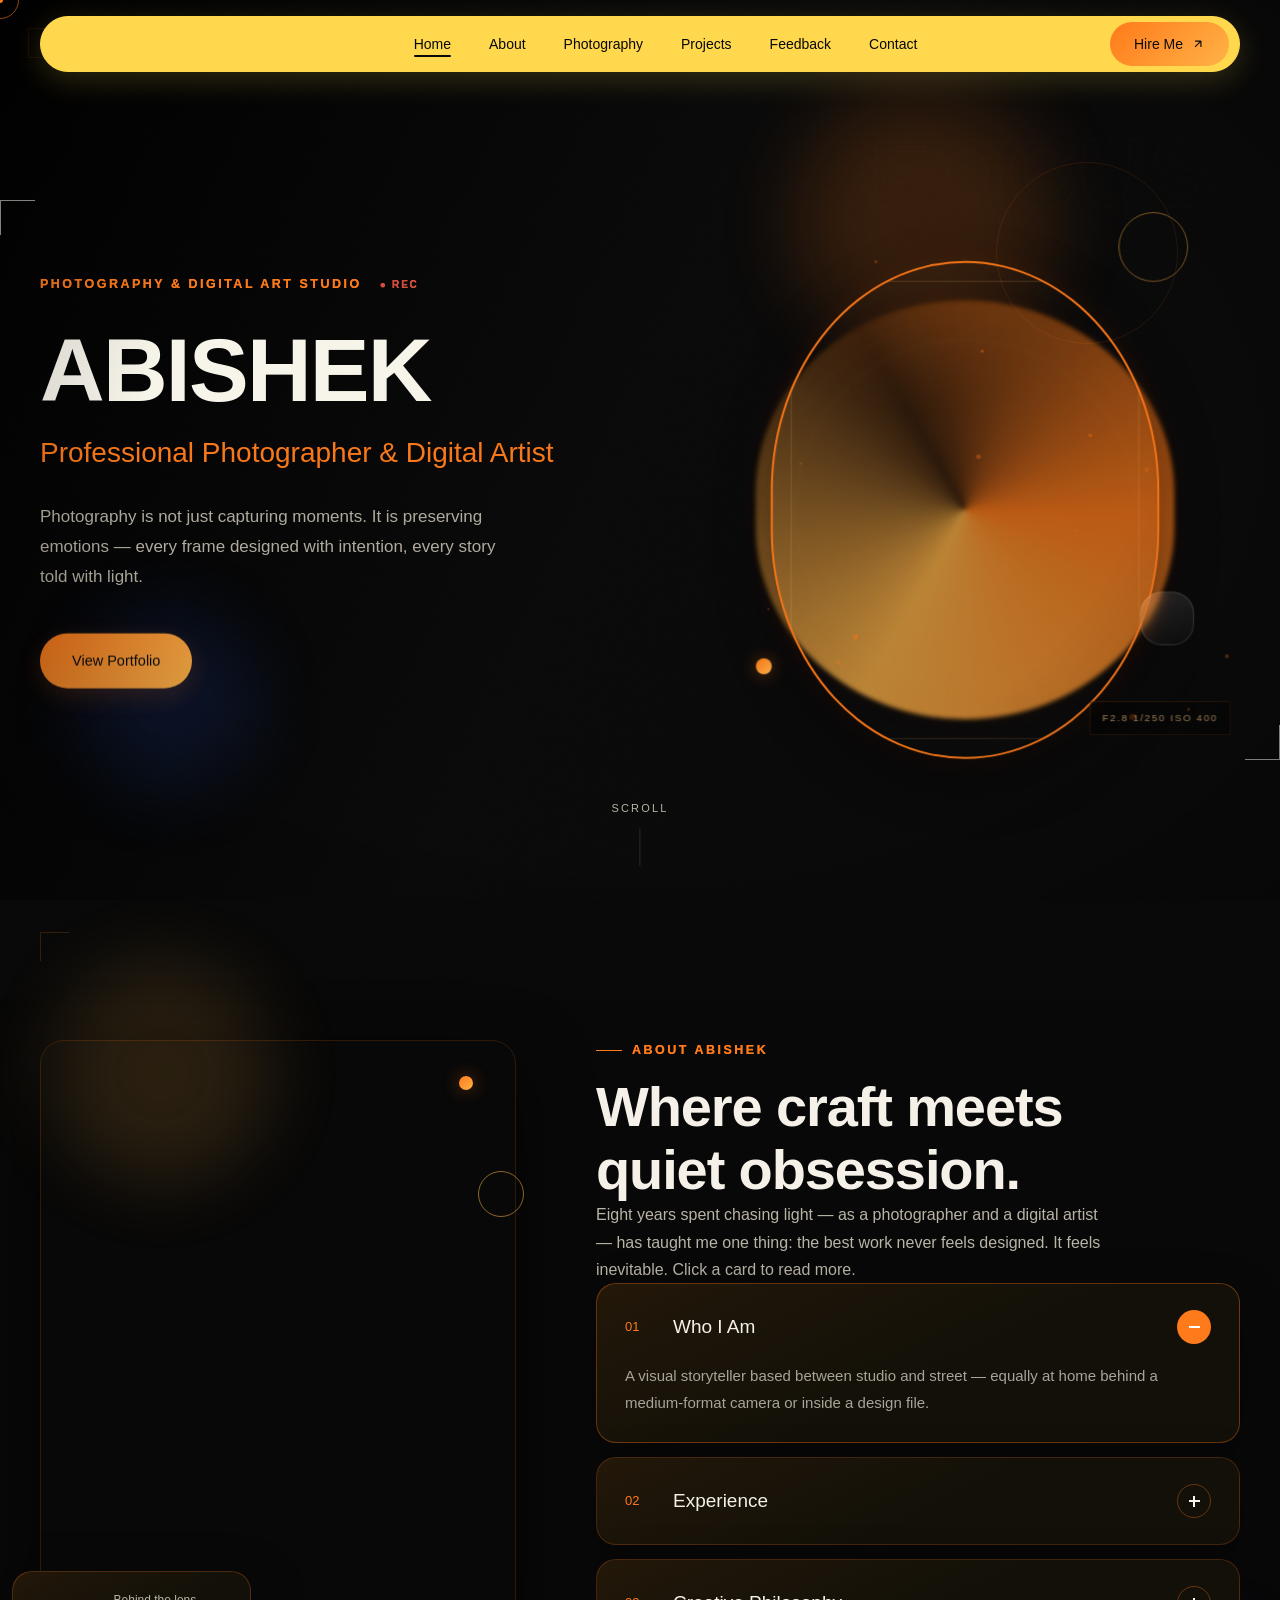
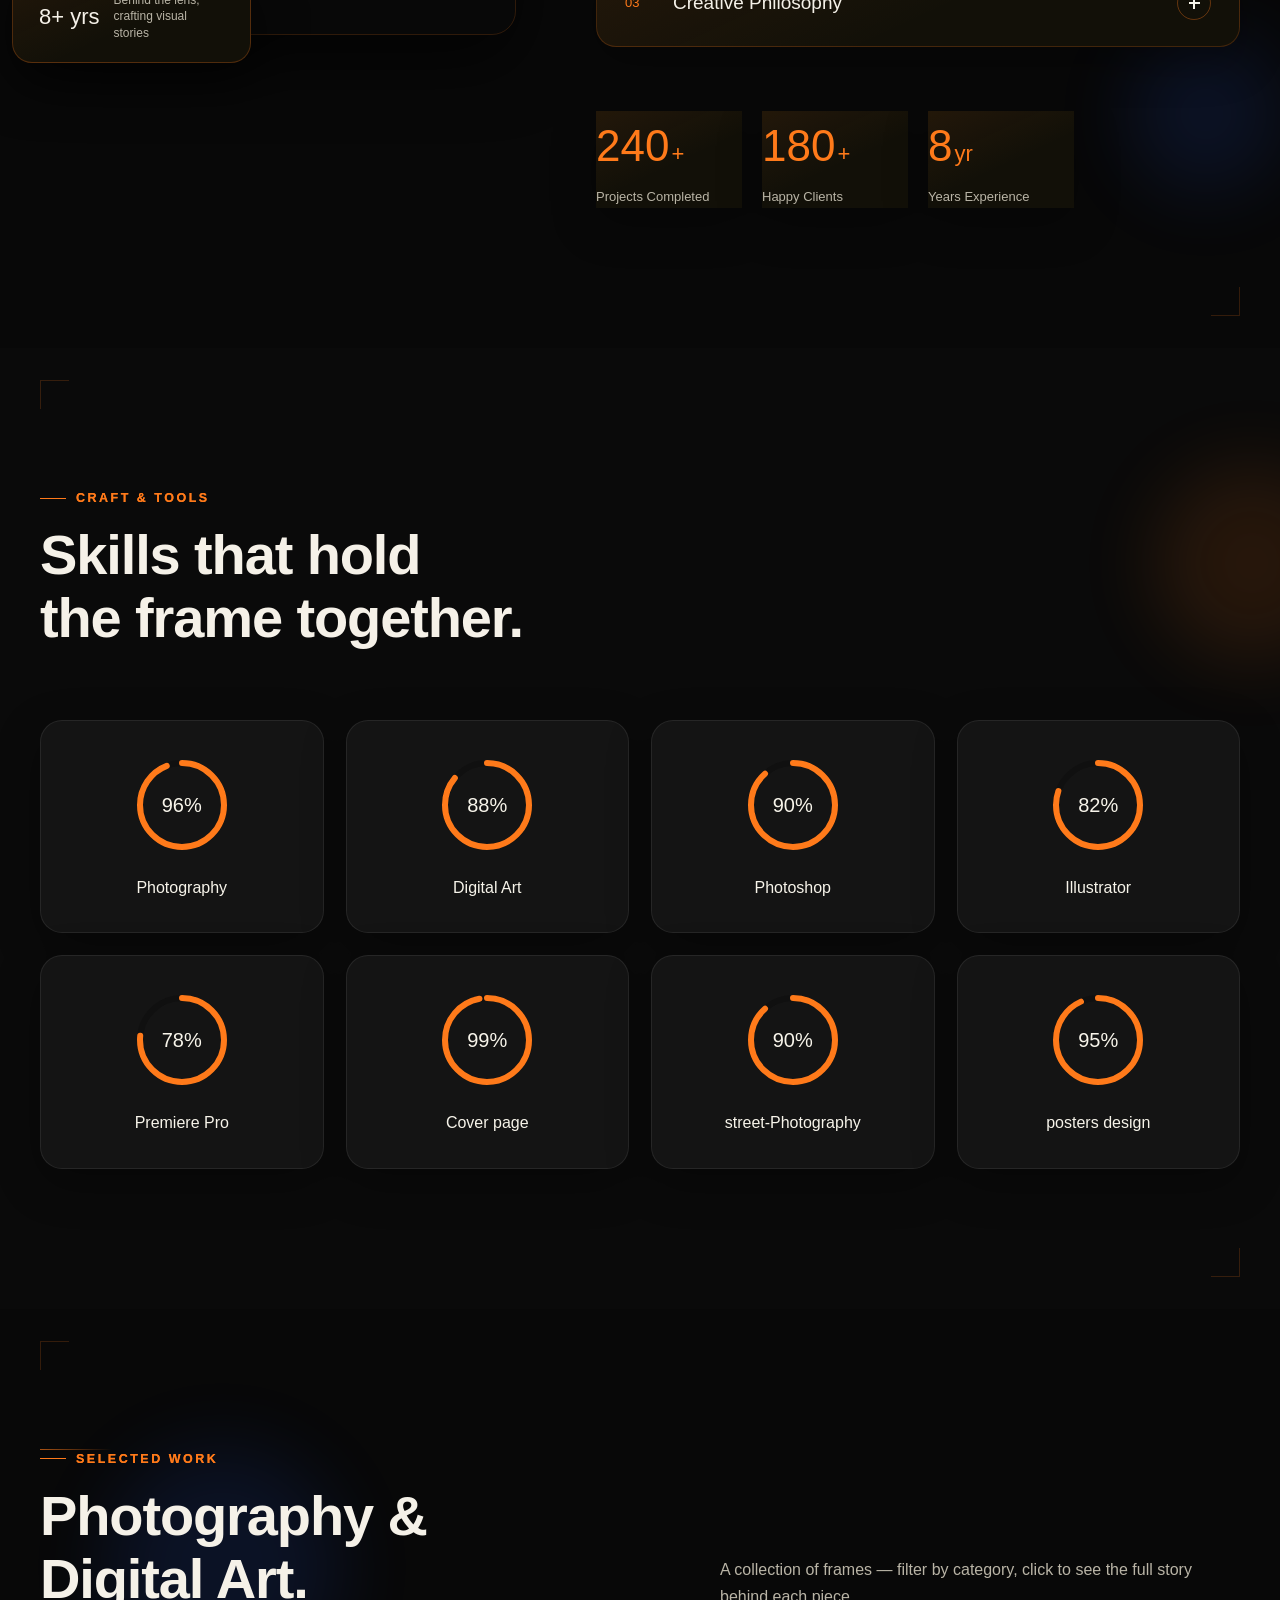
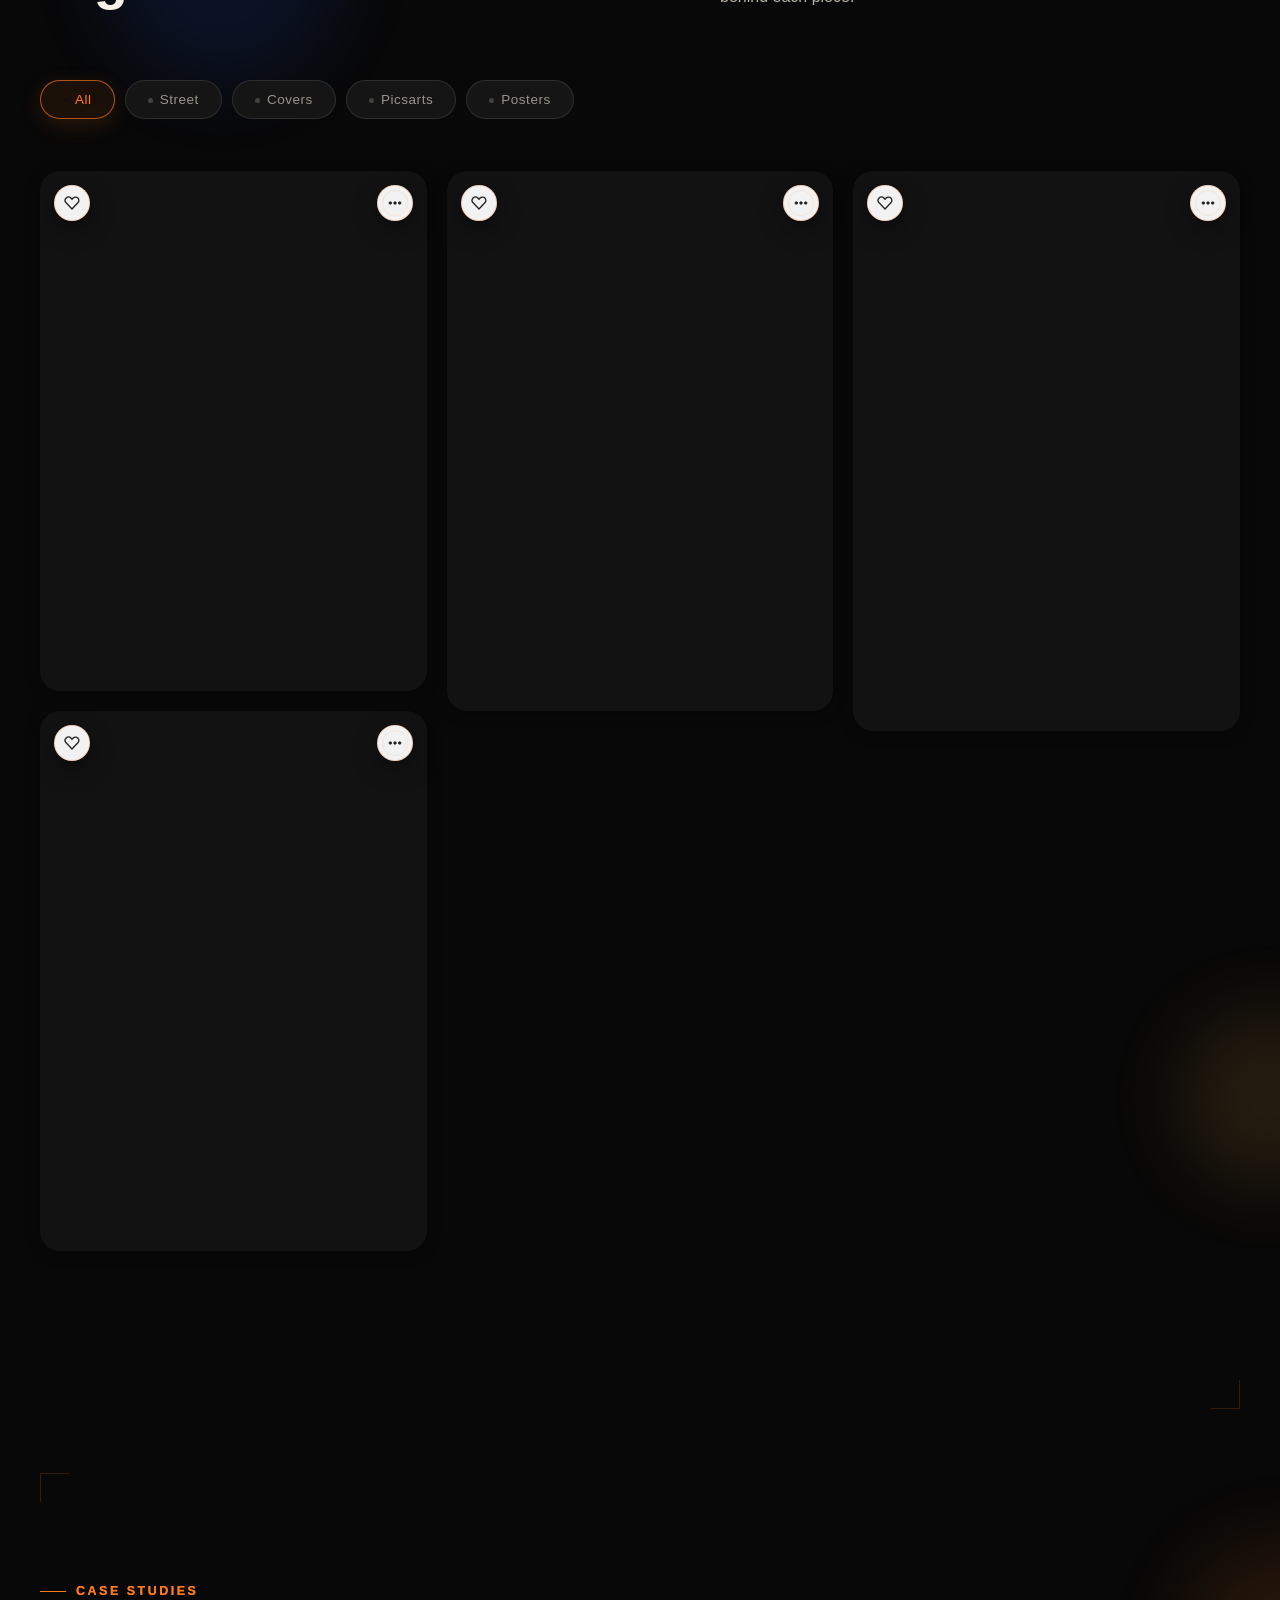
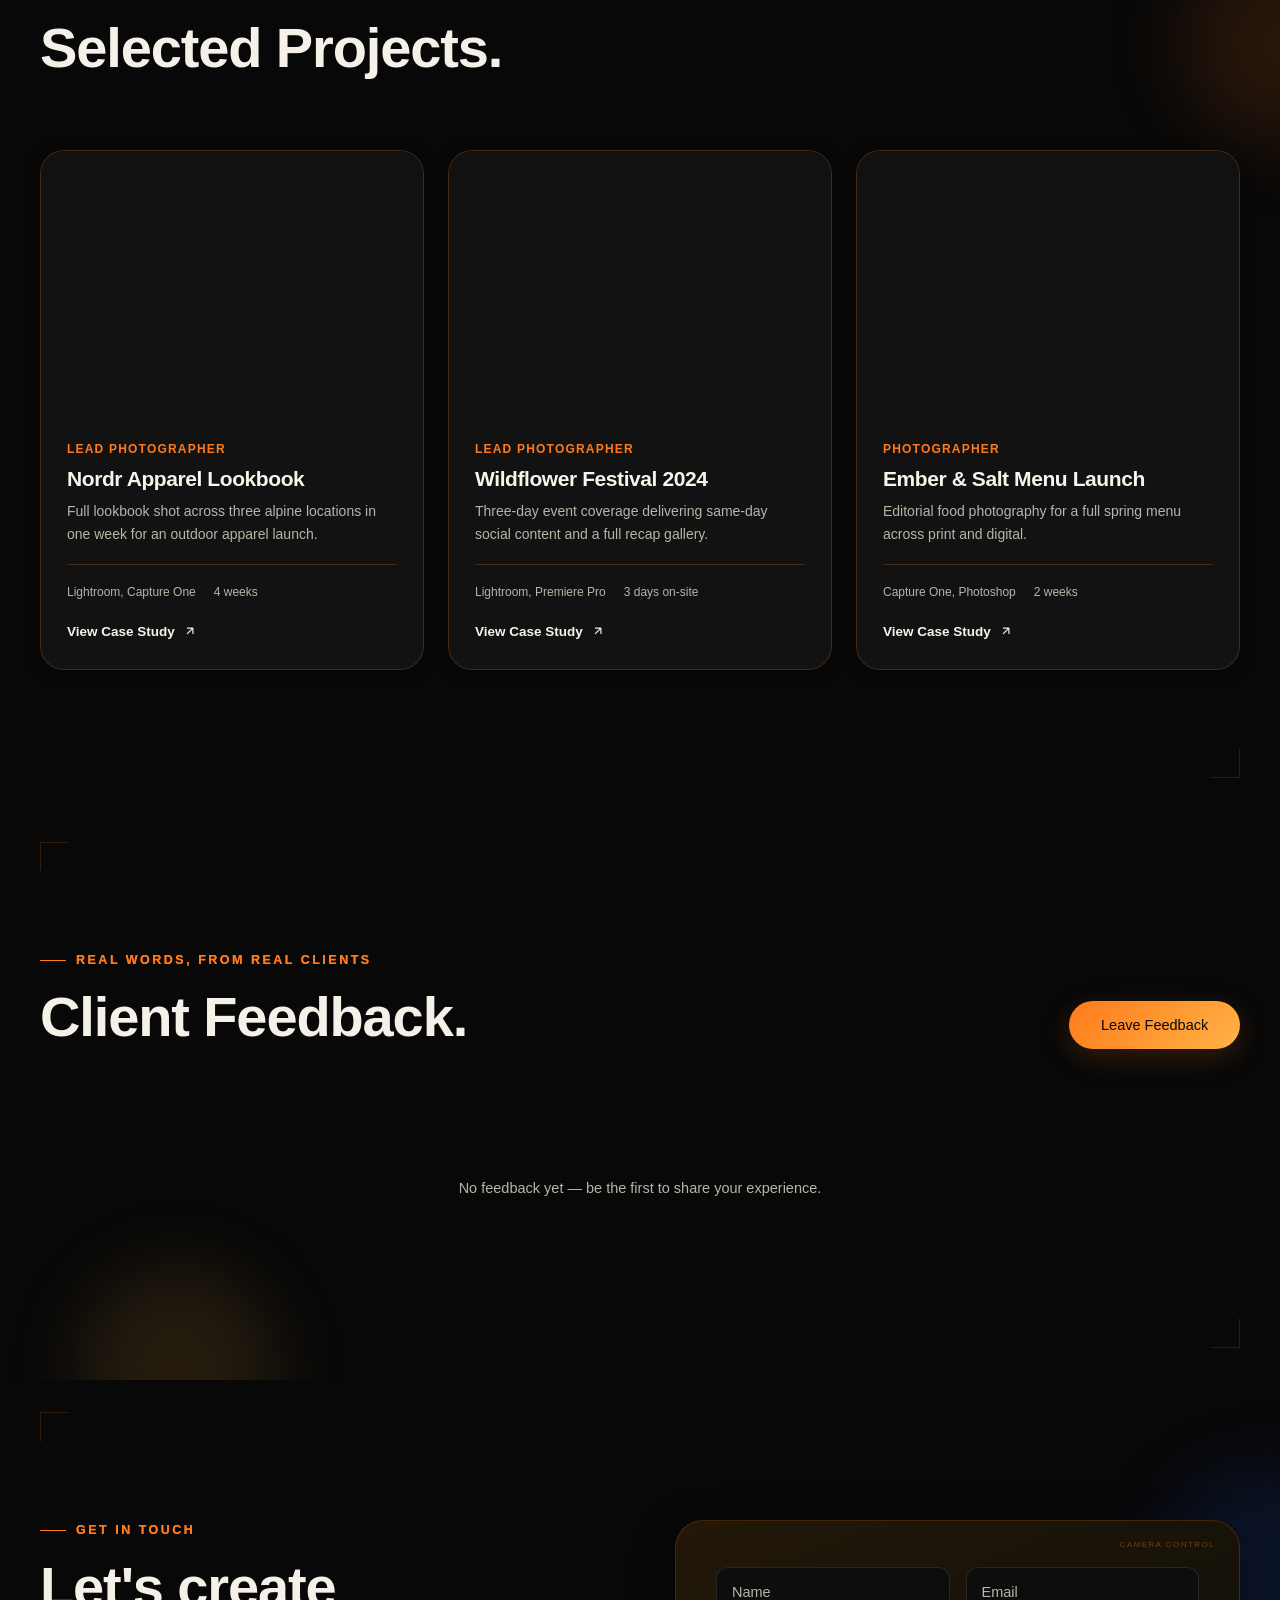
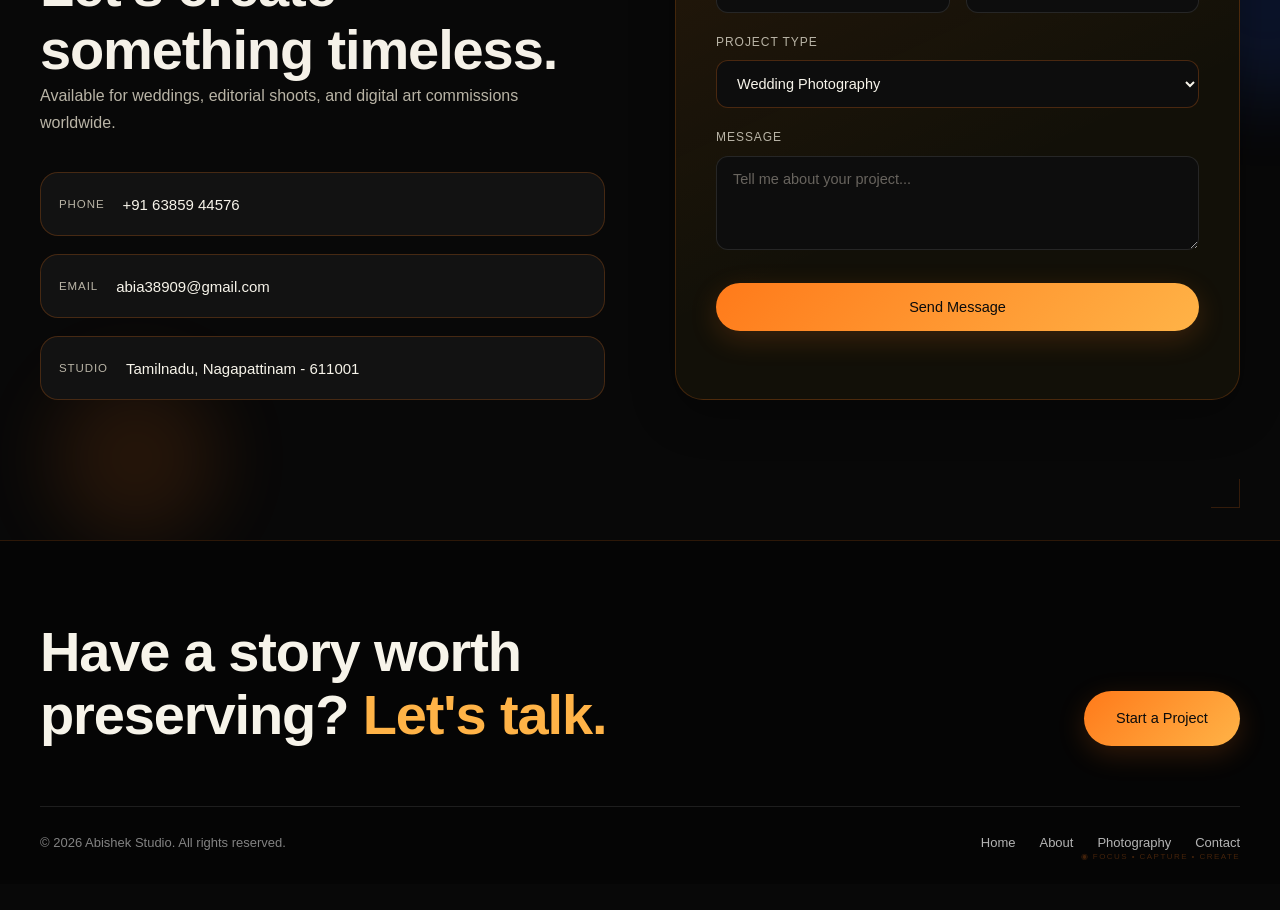
==== commit a9e2c346: "finich day 1" ====
--- a/index.html
+++ b/index.html
@@ -4,7 +4,7 @@
   <meta charset="UTF-8"><meta name="viewport" content="width=device-width, initial-scale=1.0"><title>ABISHEK</title>
   <meta name="description" content="ABISHEK — Professional Photographer & Digital Artist. Photography is not just capturing moments, it is preserving emotions.">
   <link rel="icon" type="image/png" href="images/icon.png"><link rel="apple-touch-icon" href="images/icon.png">
-  <link rel="stylesheet" href="style.css"><link rel="stylesheet" href="photography-animations.css"><link rel="stylesheet" href="black-gold-theme.css"><link rel="stylesheet" href="orange-enhance.css">
+  <link rel="stylesheet" href="style.css"><link rel="stylesheet" href="photography-animations.css"><link rel="stylesheet" href="black-gold-theme.css"><link rel="stylesheet" href="orange-enhance.css"><link rel="stylesheet" href="cinematic-fx.css">
   <script src="vendor/gsap.min.js"></script><script src="vendor/ScrollTrigger.min.js"></script><script src="vendor/lenis.min.js"></script><script src="vendor/supabase.min.js"></script>
 </head>
 <body>
@@ -23,5 +23,5 @@
 <div id="modal-backdrop"><div id="modal"><button class="modal-close" id="modal-close" type="button">×</button><button class="modal-nav modal-prev" id="modal-prev" type="button">‹</button><button class="modal-nav modal-next" id="modal-next" type="button">›</button><div class="modal-img"><img id="modal-img" src="" alt=""></div><div class="modal-info"><div class="modal-cat" id="modal-cat"></div><h3 class="modal-title" id="modal-title"></h3><p class="modal-desc" id="modal-desc"></p><div class="modal-story"><b>Story Behind The Photo</b><span id="modal-story"></span></div><div class="modal-specs" id="modal-specs"></div><div class="modal-tags" id="modal-tags"></div><div class="modal-related"><b class="modal-related-label">Related Photos</b><div class="modal-related-row" id="modal-related-row"></div></div></div></div></div></div>
 <div id="fb-modal-backdrop"><div id="fb-modal"><button class="modal-close" id="fb-modal-close" type="button">×</button><div class="fb-modal-head"><div class="eyebrow">Client Feedback</div><h3>Share your experience</h3><p>Your feedback helps other clients trust the work — and helps me improve it.</p></div><form id="fb-form"><div class="f-row"><div class="f-group floating"><input type="text" id="fb-name" placeholder=" " required><label for="fb-name">Full Name</label></div><div class="f-group floating"><input type="tel" id="fb-phone" placeholder=" " required><label for="fb-phone">Phone Number</label></div></div><div class="f-group floating"><input type="email" id="fb-email" placeholder=" "><label for="fb-email">Email (optional)</label></div><div class="f-group"><label class="static-label">Rating</label><div class="star-input" id="fb-star-input"><button type="button" class="star" data-val="1">★</button><button type="button" class="star" data-val="2">★</button><button type="button" class="star" data-val="3">★</button><button type="button" class="star" data-val="4">★</button><button type="button" class="star" data-val="5">★</button></div><input type="hidden" id="fb-rating" value="0"></div><div class="f-group"><label class="static-label" for="fb-message">Feedback Message</label><textarea id="fb-message" rows="4" required></textarea></div><div class="f-group"><label class="static-label" for="fb-pin">Set a 4-Digit PIN</label><input type="password" inputmode="numeric" pattern="[0-9]{4}" maxlength="4" id="fb-pin" required></div><div class="fb-error" id="fb-error"></div><button type="submit" class="btn btn-primary send-btn magnetic" id="fb-submit-btn">Submit Feedback</button></form><div class="form-success" id="fb-success"><h3>Thank you!</h3></div></div></div>
 <div id="fb-view-backdrop"><div id="fb-view-modal"><button class="modal-close" id="fb-view-close" type="button">×</button><div class="fb-view-stars" id="fb-view-stars"></div><p class="fb-view-quote" id="fb-view-quote"></p><div class="fb-person"><div class="fb-avatar" id="fb-view-avatar"></div><div><div class="fb-name" id="fb-view-name"></div><div class="fb-date" id="fb-view-date"></div></div></div><div class="fb-delete-zone"><button class="fb-delete-trigger" id="fb-delete-trigger" type="button">Delete this feedback</button><div class="fb-delete-panel" id="fb-delete-panel"><label class="static-label">Enter the 4-digit PIN</label><div class="fb-delete-row"><input type="password" inputmode="numeric" pattern="[0-9]{4}" maxlength="4" id="fb-delete-pin"><button class="btn btn-primary" id="fb-delete-confirm" type="button">Confirm Delete</button></div><div class="fb-delete-error" id="fb-delete-error"></div></div></div></div></div>
-<script>const y=document.getElementById('year');if(y)y.textContent=new Date().getFullYear();</script><script src="script.js"></script><script src="photography-animations.js"></script>
+<script>const y=document.getElementById('year');if(y)y.textContent=new Date().getFullYear();</script><script src="script.js"></script><script src="photography-animations.js"></script><script src="cinematic-fx.js"></script>
 </body></html>
--- a/orange-enhance.css
+++ b/orange-enhance.css
@@ -57,15 +57,17 @@
 .nav-link{ position:relative; }
 .nav-link::after{
   content:'';
-  position:absolute; left:50%; bottom:-6px;
-  width:0; height:2px;
+  position:absolute; left:18px; right:18px; bottom:5px;
+  height:2px;
   background:linear-gradient(90deg,var(--brand-1),var(--brand-2));
-  transition:width .35s cubic-bezier(.16,.84,.44,1), left .35s cubic-bezier(.16,.84,.44,1);
+  transform:scaleX(0);
+  transform-origin:left;
+  transition:transform .35s cubic-bezier(.16,.84,.44,1);
   border-radius:2px;
 }
 .nav-link:hover::after,
 .nav-link.active::after{
-  width:100%; left:0;
+  transform:scaleX(1);
 }
 
 /* ---------- Cards: lift + glow ring on hover ---------- */
@@ -221,9 +223,9 @@
 }
 
 /* =========================================================
-   NAV BAR — back to light yellow, shorter bar height.
-   Logo size is untouched (it already overflows the bar on
-   purpose), only the pill height/padding shrinks.
+   NAV BAR — light yellow, shorter bar height.
+   Logo is scaled back down so it sits fully inside the pill
+   with a clean margin above/below instead of overflowing it.
    ========================================================= */
 header .nav-inner,
 header.scrolled .nav-inner{
@@ -234,9 +236,29 @@
 header{ padding:16px 0 !important; }
 header.scrolled{ padding:10px 0 !important; }
 .nav-inner{
-  height:46px !important;
+  height:56px !important;
   padding:8px 10px 8px 24px !important;
 }
 @media (max-width:900px){
-  .nav-inner{ height:44px !important; }
-}
+  .nav-inner{ height:52px !important; }
+}
+
+.logo{
+  height:56px !important;
+  display:flex !important;
+  align-items:center !important;
+  margin:0 !important;
+}
+.logo-img{
+  height:56px !important;
+  max-height:56px !important;
+  width:auto !important;
+  max-width:220px !important;
+  transform:none !important;
+  margin:0 !important;
+  object-fit:contain !important;
+}
+@media (max-width:900px){
+  .logo{ height:52px !important; }
+  .logo-img{ height:52px !important; max-height:52px !important; }
+}
--- a/cinematic-fx.css
+++ b/cinematic-fx.css
@@ -0,0 +1,191 @@
+/* =========================================================
+   CINEMATIC FX — additive animation & atmosphere layer.
+   Pure add-on: floating background orbs, drifting background
+   type, film grain/vignette, scroll progress, cinematic image
+   wipes and interactive tilt. Nothing here overrides existing
+   layout, color or content — only adds motion on top of it.
+   Load this AFTER every other stylesheet.
+   ========================================================= */
+
+:root{
+  --fx-1:#FF7A1A;
+  --fx-2:#FFB347;
+  --fx-3:#2962FF;
+}
+
+/* ---------- keep decorative layers behind real content ---------- */
+.wrap{ position:relative; z-index:1; }
+#site-header .navbar{ position:relative; z-index:1; }
+
+/* ---------- floating gradient orbs (per-section atmosphere) ---------- */
+.fx-orb{
+  position:absolute;
+  border-radius:50%;
+  pointer-events:none;
+  z-index:0;
+  filter:blur(2px);
+  opacity:.55;
+  will-change:transform;
+}
+.fx-orb-blur{ filter:blur(40px); }
+.fx-orb-blur-lg{ filter:blur(70px); }
+
+@keyframes fxDriftA{
+  0%,100%{ transform:translate(0,0) scale(1); }
+  33%{ transform:translate(24px,-32px) scale(1.08); }
+  66%{ transform:translate(-18px,18px) scale(.94); }
+}
+@keyframes fxDriftB{
+  0%,100%{ transform:translate(0,0) scale(1); }
+  50%{ transform:translate(-30px,26px) scale(1.1); }
+}
+@keyframes fxSpinSlow{
+  from{ transform:rotate(0deg); }
+  to{ transform:rotate(360deg); }
+}
+.fx-orb-a{ animation:fxDriftA 14s ease-in-out infinite; }
+.fx-orb-b{ animation:fxDriftB 11s ease-in-out infinite; }
+
+/* ---------- large drifting background typography ---------- */
+.fx-word{
+  position:absolute;
+  z-index:0;
+  pointer-events:none;
+  font-family:var(--f-head,'General Sans',sans-serif);
+  font-weight:700;
+  letter-spacing:.02em;
+  text-transform:uppercase;
+  color:transparent;
+  -webkit-text-stroke:1px rgba(255,179,71,.16);
+  white-space:nowrap;
+  opacity:0;
+  line-height:1;
+  will-change:transform,opacity;
+  user-select:none;
+}
+@media (max-width:900px){
+  .fx-word{ -webkit-text-stroke:1px rgba(255,179,71,.12); }
+}
+
+/* ---------- extra floating shapes in front of images ---------- */
+.fx-float-shape{
+  position:absolute;
+  z-index:3;
+  pointer-events:none;
+  will-change:transform;
+}
+.fx-shape-ring{
+  border-radius:50%;
+  border:1.5px solid rgba(255,179,71,.55);
+}
+.fx-shape-dot{
+  border-radius:50%;
+  background:linear-gradient(135deg,var(--fx-1),var(--fx-2));
+  box-shadow:0 0 18px rgba(255,122,26,.45);
+}
+.fx-shape-glass{
+  border-radius:22px;
+  background:linear-gradient(155deg,rgba(255,255,255,.14),rgba(255,255,255,.02));
+  border:1px solid rgba(255,255,255,.18);
+  backdrop-filter:blur(6px);
+  -webkit-backdrop-filter:blur(6px);
+}
+@keyframes fxFloatY{
+  0%,100%{ transform:translateY(0) rotate(0deg); }
+  50%{ transform:translateY(-16px) rotate(6deg); }
+}
+@keyframes fxFloatY2{
+  0%,100%{ transform:translateY(0) rotate(0deg); }
+  50%{ transform:translateY(14px) rotate(-8deg); }
+}
+.fx-float-a{ animation:fxFloatY 5.5s ease-in-out infinite; }
+.fx-float-b{ animation:fxFloatY2 6.5s ease-in-out infinite; }
+.fx-shape-ring.fx-float-a{ animation-name:fxFloatY, fxSpinSlow; animation-duration:5.5s, 18s; animation-timing-function:ease-in-out, linear; animation-iteration-count:infinite, infinite; }
+
+/* ---------- cinematic scroll progress bar ---------- */
+#fx-progress{
+  position:fixed;
+  top:0; left:0;
+  width:100%;
+  height:3px;
+  z-index:9999;
+  background:transparent;
+  pointer-events:none;
+}
+#fx-progress-bar{
+  height:100%;
+  width:0%;
+  background:linear-gradient(90deg,var(--fx-1),var(--fx-2));
+  box-shadow:0 0 10px rgba(255,122,26,.6);
+  transform-origin:left;
+}
+
+/* ---------- film grain + vignette (subtle cinematic atmosphere) ---------- */
+#fx-vignette{
+  position:fixed;
+  inset:0;
+  z-index:1;
+  pointer-events:none;
+  background:radial-gradient(ellipse at center, transparent 55%, rgba(0,0,0,.35) 100%);
+  mix-blend-mode:multiply;
+}
+#fx-grain{
+  position:fixed;
+  inset:-100px;
+  z-index:2;
+  pointer-events:none;
+  opacity:.035;
+  mix-blend-mode:overlay;
+  background-image:url("data:image/svg+xml;utf8,<svg xmlns='http://www.w3.org/2000/svg' width='120' height='120'><filter id='n'><feTurbulence type='fractalNoise' baseFrequency='0.9' numOctaves='2' stitchTiles='stitch'/></filter><rect width='100%25' height='100%25' filter='url(%23n)'/></svg>");
+  background-repeat:repeat;
+  animation:fxGrainShift 1s steps(2) infinite;
+}
+@keyframes fxGrainShift{
+  0%{ transform:translate(0,0); }
+  50%{ transform:translate(-2%,1%); }
+  100%{ transform:translate(1%,-1%); }
+}
+
+/* ---------- cinematic image wipe-reveal ---------- */
+.fx-reveal-host{ position:relative; }
+.fx-reveal-panel{
+  position:absolute;
+  inset:0;
+  z-index:5;
+  background:linear-gradient(120deg,#0c0c0c,#1a1a1a);
+  transform-origin:right;
+  pointer-events:none;
+}
+
+/* ---------- interactive tilt for cards ---------- */
+.fx-tilt{
+  transform-style:preserve-3d;
+  will-change:transform;
+}
+
+/* ---------- eyebrow shimmer sweep ---------- */
+.eyebrow, .hero-eyebrow{
+  position:relative;
+  background-image:linear-gradient(100deg, currentColor 40%, var(--fx-2) 50%, currentColor 60%);
+  background-size:250% 100%;
+  -webkit-background-clip:text;
+  background-clip:text;
+  animation:fxShimmer 7s linear infinite;
+}
+@keyframes fxShimmer{
+  0%{ background-position:200% 0; }
+  100%{ background-position:-200% 0; }
+}
+
+/* ---------- reduced motion: keep it calm ---------- */
+@media (prefers-reduced-motion:reduce){
+  .fx-orb, .fx-float-shape, #fx-grain, .eyebrow, .hero-eyebrow{
+    animation:none !important;
+  }
+  .fx-word{ transition:none !important; }
+}
+
+@media (max-width:640px){
+  .fx-orb{ display:none; }
+  .fx-word{ font-size:52px !important; }
+}
